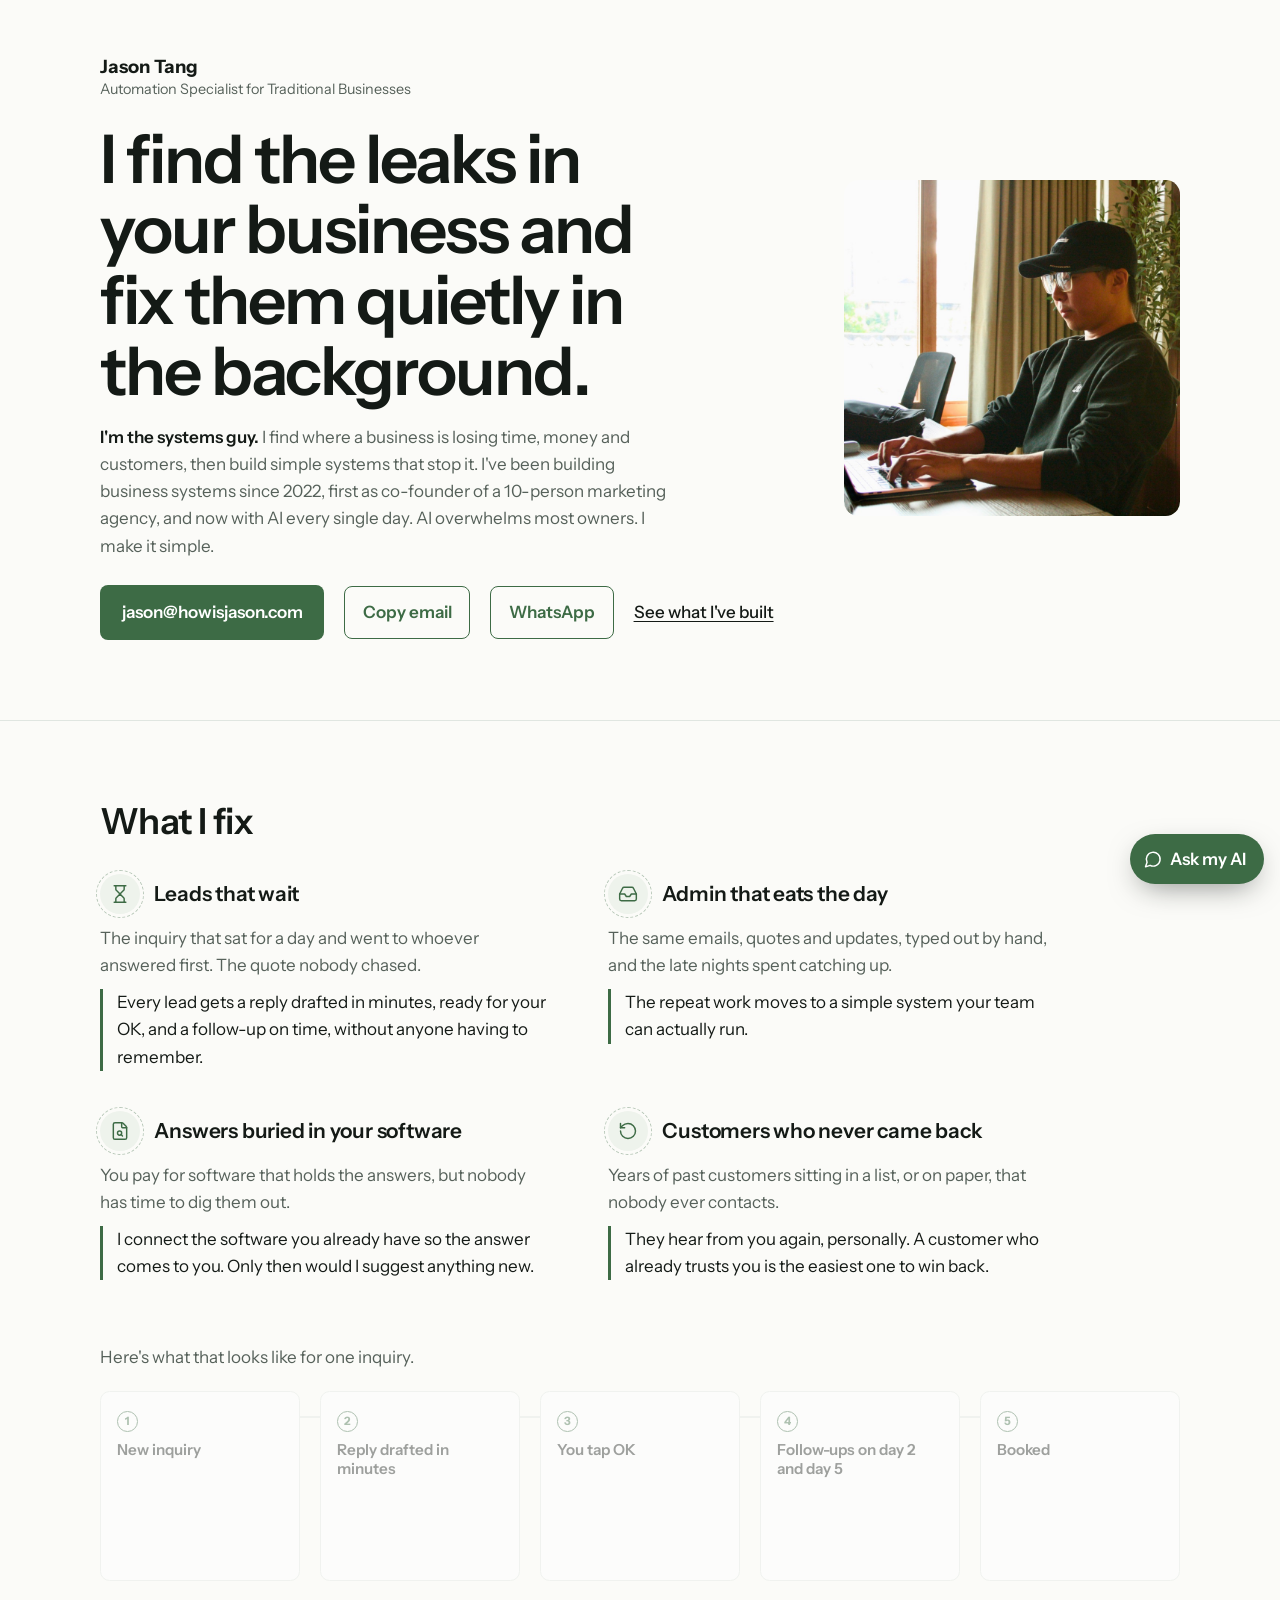
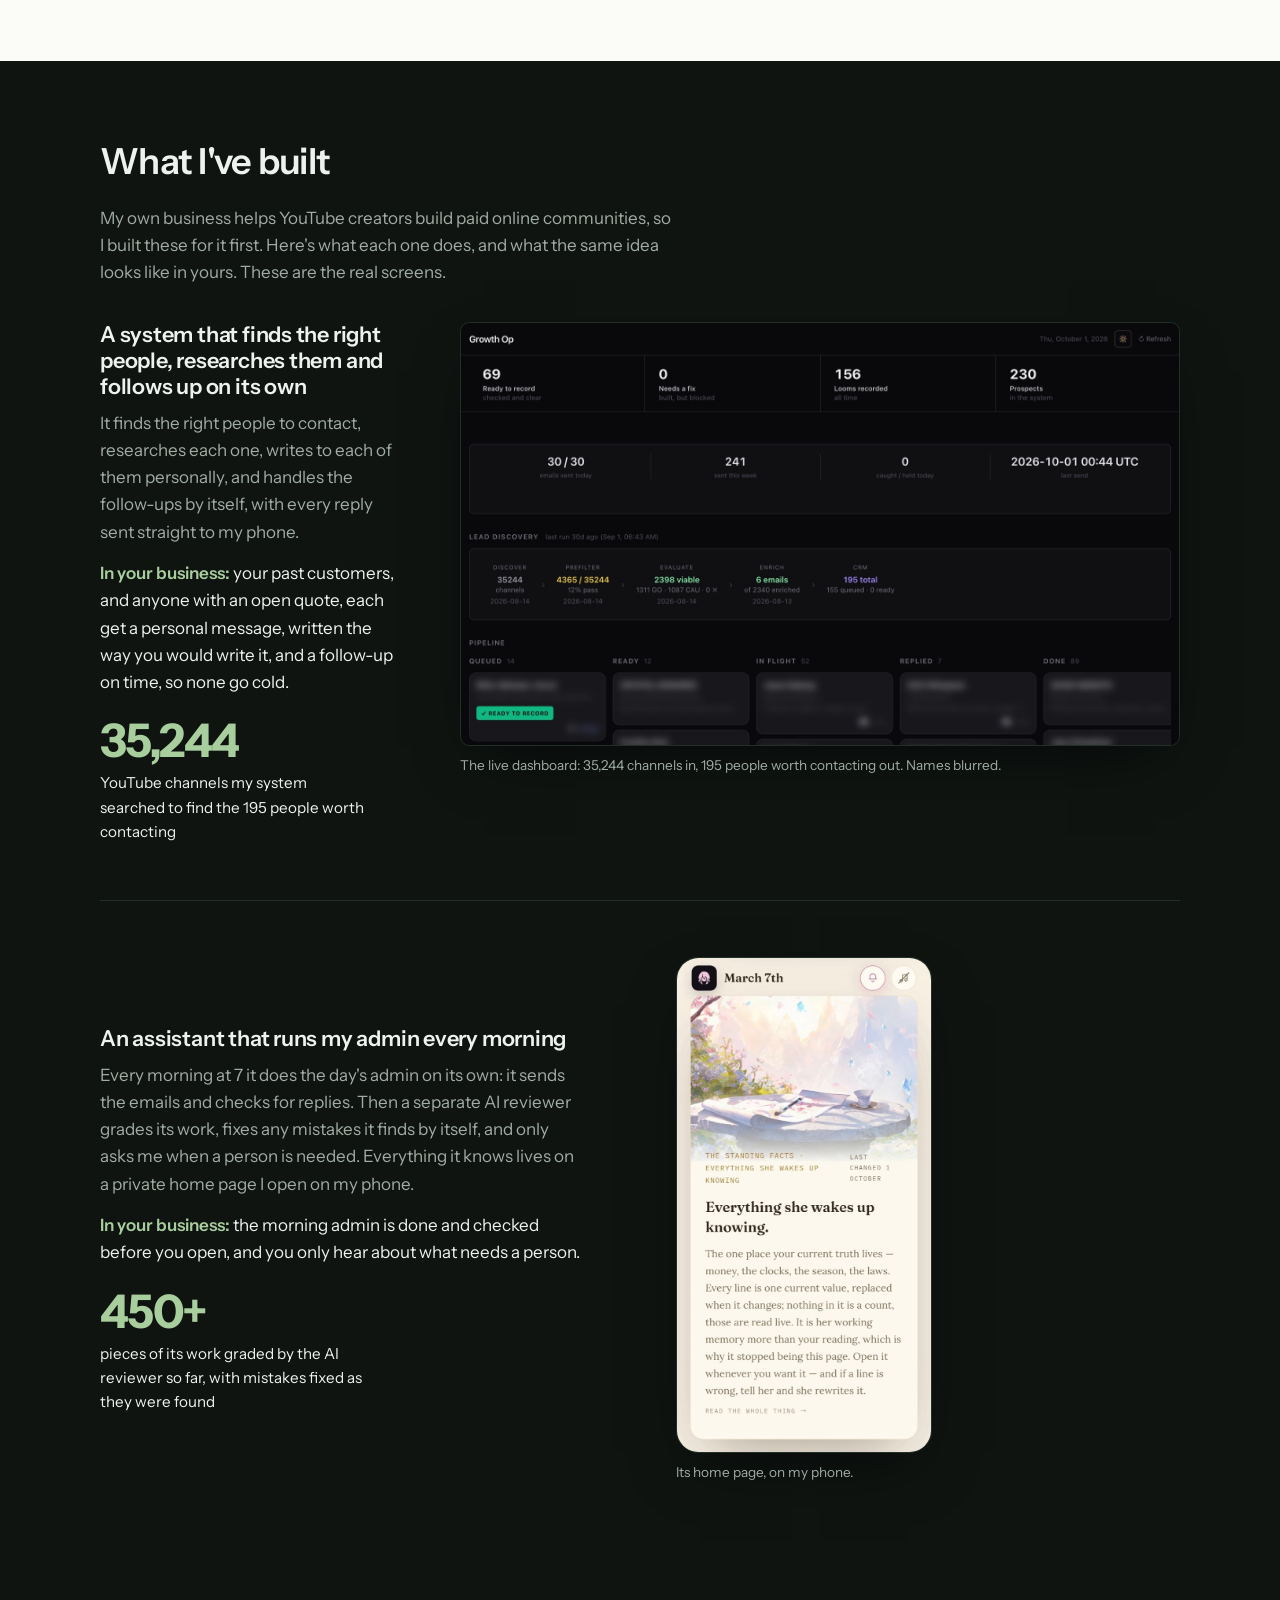
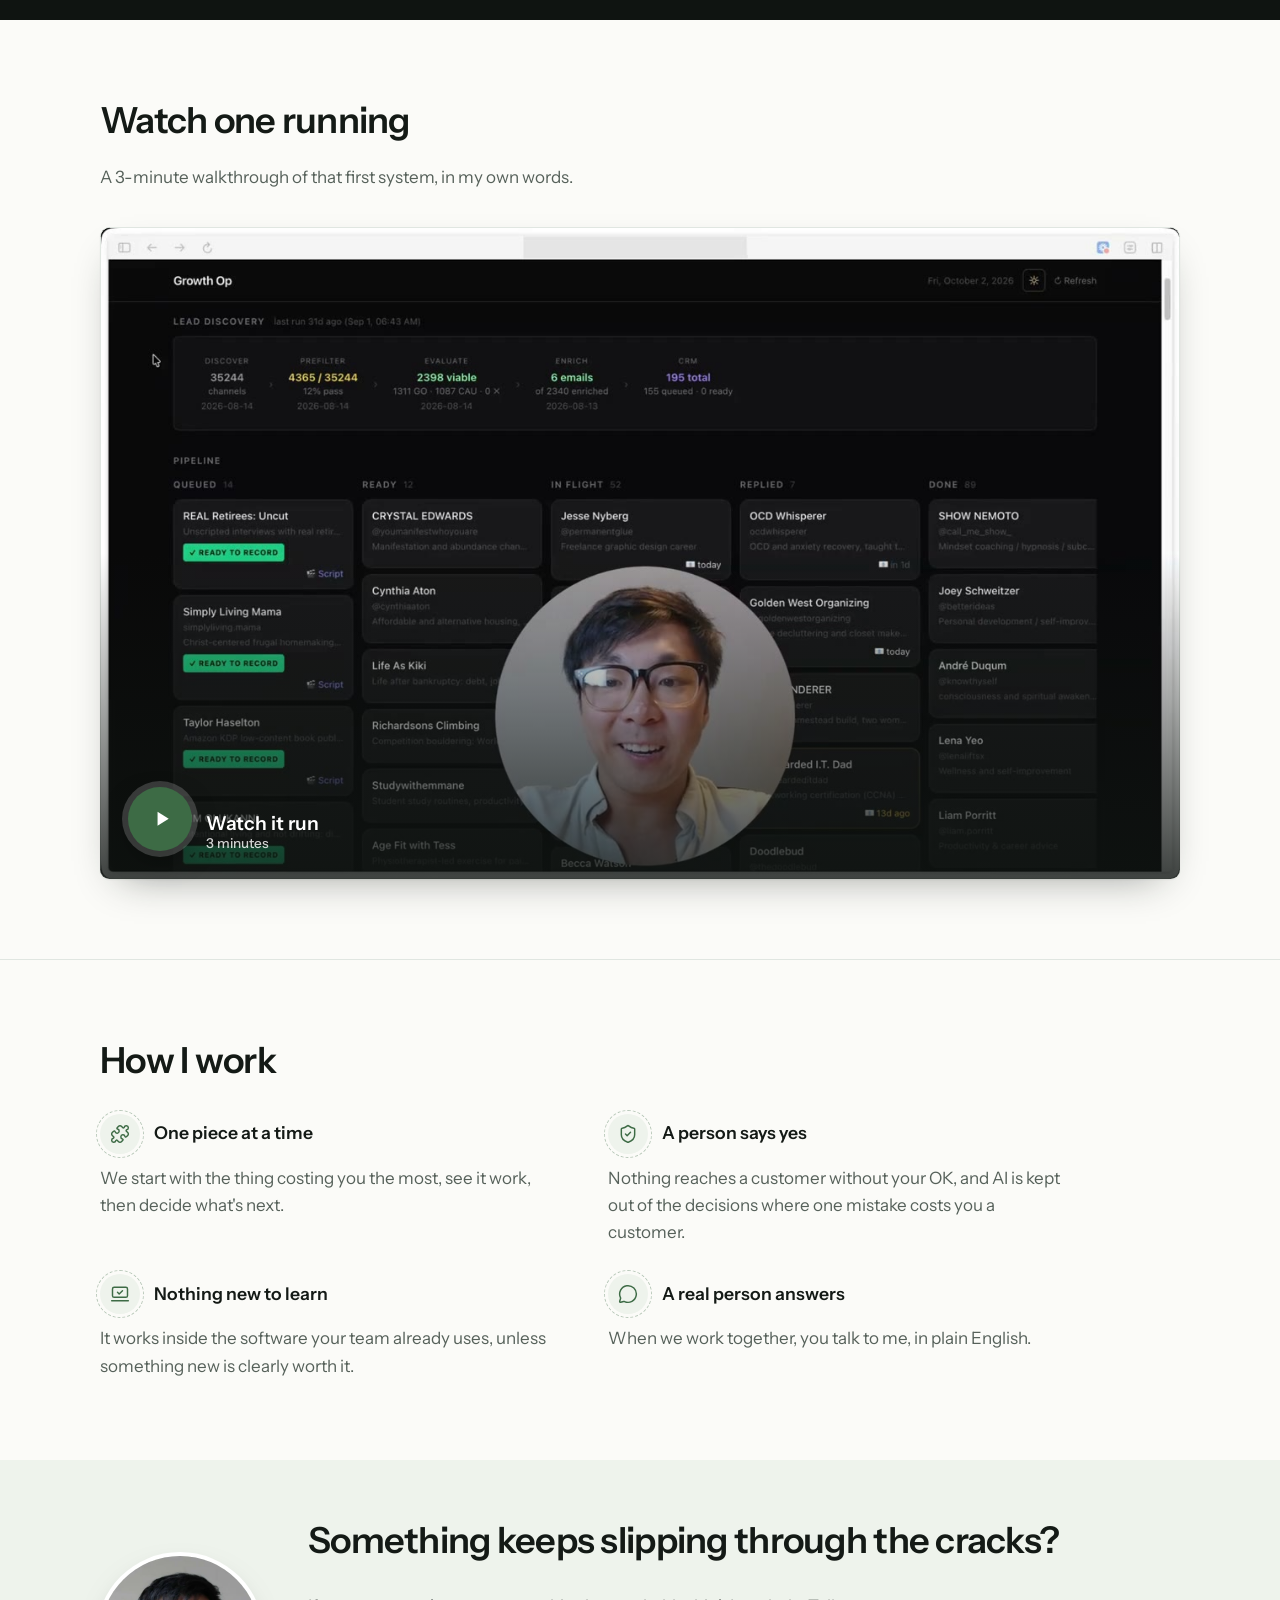
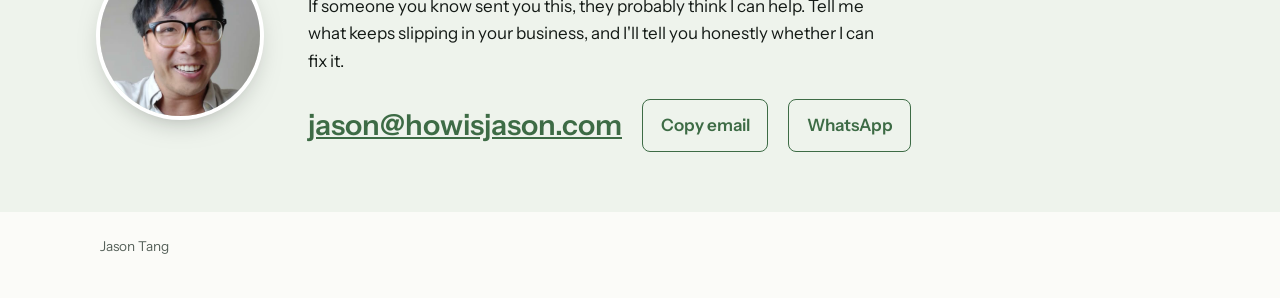
==== index.html @ 70d276b3 "jason-bot: J's review notes (12 Oct 2026): no LinkedIn, he can work North American hours, the How I " ====
<!doctype html>
<html lang="en">
<head>
<meta charset="utf-8">
<meta name="viewport" content="width=device-width, initial-scale=1">
<title>Jason Tang, systems for traditional businesses</title>
<meta name="description" content="I find where a business is leaking time, money and customers, then build simple systems that fix it quietly in the background.">
<!-- The preview a friend's forwarded link shows in WhatsApp, iMessage and the rest.
     og:image needs a full address, so it assumes the page lives at howisjason.com. -->
<meta property="og:title" content="Jason Tang, systems for traditional businesses">
<meta property="og:description" content="I find where a business is leaking time, money and customers, then build simple systems that fix it quietly in the background.">
<meta property="og:image" content="https://howisjason.com/img/jason.jpg">
<meta property="og:type" content="website">
<link rel="preconnect" href="https://fonts.googleapis.com">
<link rel="preconnect" href="https://fonts.gstatic.com" crossorigin>
<link href="https://fonts.googleapis.com/css2?family=Instrument+Sans:ital,wght@0,400;0,500;0,600;0,700;1,400&display=swap" rel="stylesheet">
<style>
  /* One accent, the green of the plant in his photo, so the page and the picture belong together.
     Instrument Sans is the face of Jason's own design bible (content-creation),
     so the page looks like his. The research behind the plan: looks are judged in
     50 ms and drive trust, low clutter and a normal-looking layout win, and real
     pictures beat decoration. So the striking part is the real screens on a dark
     band, never painted art or moving particles (those read as AI-made and load slow). */
  :root {
    --paper: #FBFBF8;
    --ink: #141A16;
    --muted: #56615A;
    --line: #E0E6E1;
    --green: #3D6B45;
    --wash: #EEF3EC;
    --night: #0F1411;
    --night-ink: #EEF2EE;
    --night-muted: #A0ACA4;
    --night-line: #233029;
    --leaf: #A9CE9E;
    --measure: 36rem;
  }
  * { box-sizing: border-box; }
  html { -webkit-text-size-adjust: 100%; }
  body {
    margin: 0;
    background: var(--paper);
    color: var(--ink);
    font: 400 1.0625rem/1.6 "Instrument Sans", system-ui, -apple-system, "Segoe UI", sans-serif;
  }
  a { color: var(--green); }
  a:focus-visible, .btn:focus-visible, video:focus-visible { outline: 3px solid var(--green); outline-offset: 3px; border-radius: 4px; }
  .night a:focus-visible { outline-color: var(--leaf); }
  img { display: block; max-width: 100%; height: auto; }
  .wrap { max-width: 70rem; margin: 0 auto; padding: 0 1.25rem; }

  /* ---------- first screen: face, name, pitch, a way to reach him ---------- */
  .hero { padding: 1.5rem 0 3rem; }
  .who { display: flex; align-items: center; gap: 0.9rem; }
  .avatar { width: 4.5rem; height: 4.5rem; border-radius: 50%; object-fit: cover; flex: none; }
  .name { font-size: 1.15rem; font-weight: 700; margin: 0; line-height: 1.2; }
  .title { margin: 0.15rem 0 0; color: var(--muted); font-size: 0.9rem; line-height: 1.35; }
  h1 {
    font-weight: 600;
    font-size: clamp(2.1rem, 7vw, 4.2rem);
    line-height: 1.05;
    letter-spacing: -0.03em;
    margin: 1.5rem 0 1.1rem;
    max-width: 17em;
    text-wrap: balance;
  }
  .intro { max-width: var(--measure); color: var(--muted); margin: 0 0 1.6rem; }
  .intro strong { color: var(--ink); font-weight: 600; }
  .actions { display: flex; flex-wrap: wrap; gap: 0.6rem 1.25rem; align-items: center; }
  .btn {
    display: inline-block; text-decoration: none;
    background: var(--green); color: #fff;
    font-weight: 600; padding: 0.85rem 1.35rem; border-radius: 0.5rem;
  }
  .btn:hover { background: #31573A; }
  .quiet { color: var(--ink); font-weight: 500; text-underline-offset: 0.2em; }
  .copy {
    font: inherit; font-weight: 600; color: var(--green); background: transparent; cursor: pointer;
    border: 1.5px solid var(--green); border-radius: 0.5rem; padding: 0.75rem 1.1rem;
  }
  .copy:hover { background: var(--wash); }
  a.copy { display: inline-block; text-decoration: none; }
  .copy:focus-visible { outline: 3px solid var(--green); outline-offset: 3px; }
  .portrait { display: none; }

  /* ---------- sections ---------- */
  section { padding: 3.25rem 0; }
  h2 { font-size: 1.75rem; font-weight: 600; letter-spacing: -0.02em; line-height: 1.15; margin: 0 0 1.5rem; }
  .lede { color: var(--muted); max-width: var(--measure); margin: -0.6rem 0 2.25rem; }

  .fixes { display: grid; gap: 1.75rem; }
  .fix h3 { font-size: 1.3rem; font-weight: 600; margin: 0 0 0.35rem; letter-spacing: -0.01em; }
  .fix .pain { margin: 0 0 0.6rem; color: var(--muted); }
  .fix .cure { margin: 0; padding-left: 0.9rem; border-left: 3px solid var(--green); }

  /* ---------- one inquiry, step by step ----------
     The motion IS the explanation (the research Jason approved): the five steps light
     up one after another, slowly, using only fades and a highlight that moves along.
     No sliding, bouncing, glow or 3D. One 14 s loop: the steps arrive over ~9.5 s,
     everything holds for ~3 s (the pause), then it all dims and starts again.
     The base styles below ARE the finished picture, so with no animation (reduced
     motion, or a browser that skips it) the reader sees all five steps, still.
     The script at the bottom pauses it while it is off-screen. */
  .flow-lead { color: var(--muted); max-width: var(--measure); margin: 3rem 0 1.25rem; }
  .flow { display: grid; gap: 1.5rem; max-width: 60rem; }
  .flow-step {
    position: relative; background: #fff; border: 1px solid var(--line); border-radius: 0.6rem;
    padding: 0.85rem 1rem 1rem;
    animation: 14s ease-in-out infinite both;
  }
  .flow-step:last-child { border-color: var(--green); background: var(--wash); }
  /* the thin line joining each step to the one before it (vertical on phones) */
  .flow-step + .flow-step::before {
    content: ""; position: absolute; background: var(--line);
    left: 1.6rem; top: calc(-1.5rem - 1px); width: 2px; height: 1.5rem;
  }
  .flow-num {
    display: inline-flex; align-items: center; justify-content: center;
    width: 1.3rem; height: 1.3rem; border-radius: 50%; border: 1.5px solid var(--green);
    color: var(--green); font-size: 0.72rem; font-weight: 700; line-height: 1;
  }
  .flow-name { font-weight: 600; font-size: 0.95rem; line-height: 1.25; margin: 0.45rem 0 0.65rem; }
  .flow-say { font-size: 0.85rem; line-height: 1.4; animation: 14s ease-in-out infinite both; }
  .flow-say span { animation: 14s ease-in-out infinite both; }
  .bubble { margin: 0; background: #fff; border: 1px solid var(--line); border-radius: 0.5rem; padding: 0.5rem 0.6rem; }
  .bubble small { display: block; color: var(--muted); font-size: 0.75rem; margin-bottom: 0.15rem; }
  .bubble.reply { border-left: 3px solid var(--green); }
  .ok {
    display: inline-flex; align-items: center; gap: 0.35rem;
    border: 1.5px solid var(--green); border-radius: 999px; padding: 0.3rem 0.85rem;
    font-weight: 600; background: var(--green); color: #fff;
    animation: 14s ease-in-out infinite both;
  }
  .ok svg { width: 0.85rem; height: 0.85rem; }
  .chips { display: flex; flex-wrap: wrap; gap: 0.4rem; }
  .chip { background: #fff; border: 1px solid var(--line); border-radius: 999px; padding: 0.2rem 0.65rem; white-space: nowrap; }
  .slot { margin: 0; background: #fff; border: 1px solid var(--line); border-radius: 0.5rem; overflow: hidden; max-width: 11rem; }
  .slot b { display: block; background: var(--green); color: #fff; font-size: 0.75rem; font-weight: 600; padding: 0.2rem 0.6rem; }
  .slot span { display: block; padding: 0.4rem 0.6rem 0.5rem; }

  /* Who arrives when, as a share of the 14 s loop. Step 1 at 2%, 2 at 16%, 3 at 30%,
     4 at 44% (its second chip at 55%), 5 at 66%; all hold to 88%, dim by 95%.
     A step is dim before it arrives, highlighted while it is the current one,
     and plain once the next one takes over. */
  .flow-step:nth-child(1) { animation-name: flow-c1; }
  .flow-step:nth-child(2) { animation-name: flow-c2; }
  .flow-step:nth-child(3) { animation-name: flow-c3; }
  .flow-step:nth-child(4) { animation-name: flow-c4; }
  .flow-step:nth-child(5) { animation-name: flow-c5; }
  .flow-step:nth-child(1) .flow-say { animation-name: flow-t1; }
  .flow-step:nth-child(2) .flow-say { animation-name: flow-t2; }
  .flow-step:nth-child(2) .flow-say span:nth-of-type(1) { animation-name: flow-w1; }
  .flow-step:nth-child(2) .flow-say span:nth-of-type(2) { animation-name: flow-w2; }
  .flow-step:nth-child(2) .flow-say span:nth-of-type(3) { animation-name: flow-w3; }
  .flow-step:nth-child(2) .flow-say span:nth-of-type(4) { animation-name: flow-w4; }
  .flow-step:nth-child(3) .flow-say { animation-name: flow-t3; }
  .flow-step:nth-child(3) .ok { animation-name: flow-ok; }
  .flow-step:nth-child(4) .chip:nth-child(1) { animation-name: flow-t4; }
  .flow-step:nth-child(4) .chip:nth-child(2) { animation-name: flow-t4b; }
  .flow-step:nth-child(5) .flow-say { animation-name: flow-t5; }
  .flow .chip { animation: 14s ease-in-out infinite both; }

  @keyframes flow-c1 { 0%, 2% { opacity: .4; border-color: var(--line); background: #fff; } 6%, 16% { opacity: 1; border-color: var(--green); background: var(--wash); } 20%, 88% { opacity: 1; border-color: var(--line); background: #fff; } 95%, 100% { opacity: .4; border-color: var(--line); background: #fff; } }
  @keyframes flow-c2 { 0%, 16% { opacity: .4; border-color: var(--line); background: #fff; } 20%, 30% { opacity: 1; border-color: var(--green); background: var(--wash); } 34%, 88% { opacity: 1; border-color: var(--line); background: #fff; } 95%, 100% { opacity: .4; border-color: var(--line); background: #fff; } }
  @keyframes flow-c3 { 0%, 30% { opacity: .4; border-color: var(--line); background: #fff; } 34%, 44% { opacity: 1; border-color: var(--green); background: var(--wash); } 48%, 88% { opacity: 1; border-color: var(--line); background: #fff; } 95%, 100% { opacity: .4; border-color: var(--line); background: #fff; } }
  @keyframes flow-c4 { 0%, 44% { opacity: .4; border-color: var(--line); background: #fff; } 48%, 66% { opacity: 1; border-color: var(--green); background: var(--wash); } 70%, 88% { opacity: 1; border-color: var(--line); background: #fff; } 95%, 100% { opacity: .4; border-color: var(--line); background: #fff; } }
  @keyframes flow-c5 { 0%, 66% { opacity: .4; border-color: var(--line); background: #fff; } 70%, 88% { opacity: 1; border-color: var(--green); background: var(--wash); } 95%, 100% { opacity: .4; border-color: var(--line); background: #fff; } }
  @keyframes flow-t1 { 0%, 2% { opacity: 0; } 6%, 88% { opacity: 1; } 95%, 100% { opacity: 0; } }
  @keyframes flow-t2 { 0%, 16% { opacity: 0; } 18%, 88% { opacity: 1; } 95%, 100% { opacity: 0; } }
  @keyframes flow-w1 { 0%, 17% { opacity: 0; } 19.5%, 88% { opacity: 1; } 95%, 100% { opacity: 0; } }
  @keyframes flow-w2 { 0%, 19.5% { opacity: 0; } 22%, 88% { opacity: 1; } 95%, 100% { opacity: 0; } }
  @keyframes flow-w3 { 0%, 22% { opacity: 0; } 24.5%, 88% { opacity: 1; } 95%, 100% { opacity: 0; } }
  @keyframes flow-w4 { 0%, 24.5% { opacity: 0; } 27%, 88% { opacity: 1; } 95%, 100% { opacity: 0; } }
  @keyframes flow-t3 { 0%, 30% { opacity: 0; } 34%, 88% { opacity: 1; } 95%, 100% { opacity: 0; } }
  @keyframes flow-ok { 0%, 37% { background: #fff; color: var(--green); } 40%, 100% { background: var(--green); color: #fff; } }
  @keyframes flow-t4 { 0%, 44% { opacity: 0; } 48%, 88% { opacity: 1; } 95%, 100% { opacity: 0; } }
  @keyframes flow-t4b { 0%, 55% { opacity: 0; } 59%, 88% { opacity: 1; } 95%, 100% { opacity: 0; } }
  @keyframes flow-t5 { 0%, 66% { opacity: 0; } 70%, 88% { opacity: 1; } 95%, 100% { opacity: 0; } }

  .flow.is-paused .flow-step, .flow.is-paused .flow-step * { animation-play-state: paused; }
  /* PHONES ONLY (measured 4 Oct: the page ran 9.3 phone screens and the first picture sat
     4 screens down). Three changes, all undone at the 52rem breakpoint:
     the diagram shows one step at a time in one card-sized space instead of a 5-card tower,
     the "fix" lines under each problem give way to the diagram that shows the fix,
     and each system leads with its picture so a screen never passes without one. */
  @media (max-width: 51.99rem) {
    /* the hero's one picture: his photo, full width, straight under the headline, so the
       first phone screen holds a real face instead of only text (the small circle goes) */
    .hero-grid { display: flex; flex-direction: column; }
    .hero-grid > div { display: contents; }
    .who { order: 1; } .who .avatar { display: none; }
    .hero h1 { order: 2; }
    .portrait { order: 3; display: block; width: 100%; aspect-ratio: 4 / 3; object-fit: cover; object-position: 50% 45%; border-radius: 0.75rem; margin: 0 0 1.4rem; }
    .intro { order: 4; } .actions { order: 5; }
    .fix .cure { display: none; }
    .fix .pain { margin-bottom: 0; }
    .system > .shot { order: -1; }
    .play-text { display: none; } /* on a phone the words would sit on his face; the button alone is enough */
  }
  @media (max-width: 51.99rem) and (prefers-reduced-motion: no-preference) {
    .flow { grid-template-columns: 1fr; gap: 0; }
    .flow-step { grid-area: 1 / 1; border-color: var(--green); background: var(--wash); }
    .flow-step + .flow-step::before { display: none; }
    .flow-step:nth-child(1) { animation-name: flow-m1; }
    .flow-step:nth-child(2) { animation-name: flow-m2; }
    .flow-step:nth-child(3) { animation-name: flow-m3; }
    .flow-step:nth-child(4) { animation-name: flow-m4; }
    .flow-step:nth-child(5) { animation-name: flow-m5; }
  }
  @keyframes flow-m1 { 0% { opacity: 0; } 2%, 17% { opacity: 1; } 19%, 100% { opacity: 0; } }
  @keyframes flow-m2 { 0%, 17% { opacity: 0; } 19%, 31% { opacity: 1; } 33%, 100% { opacity: 0; } }
  @keyframes flow-m3 { 0%, 31% { opacity: 0; } 33%, 45% { opacity: 1; } 47%, 100% { opacity: 0; } }
  @keyframes flow-m4 { 0%, 45% { opacity: 0; } 47%, 67% { opacity: 1; } 69%, 100% { opacity: 0; } }
  @keyframes flow-m5 { 0%, 67% { opacity: 0; } 69%, 96% { opacity: 1; } 99%, 100% { opacity: 0; } }

  @media (prefers-reduced-motion: reduce) {
    .flow-step, .flow-step * { animation: none !important; }
  }

  /* The dark band: the system screens sit in their own light here. */
  .night { background: var(--night); color: var(--night-ink); }
  .night .lede { color: var(--night-muted); }
  .system { display: grid; gap: 1.25rem; padding: 2.5rem 0; border-top: 1px solid var(--night-line); }
  .system:first-of-type { border-top: 0; padding-top: 0; }
  .system h3 { font-size: 1.35rem; font-weight: 600; line-height: 1.2; margin: 0 0 0.6rem; letter-spacing: -0.01em; }
  .system p { margin: 0; color: var(--night-muted); max-width: var(--measure); }
  .system .yours { color: var(--night-ink); margin-top: 0.9rem; }
  .system .yours b { color: var(--leaf); font-weight: 600; }
  .figure { font-size: 2.9rem; font-weight: 700; color: var(--leaf); letter-spacing: -0.035em; line-height: 1; margin-top: 1.4rem; }
  .figure-note { color: var(--night-ink); font-size: 0.95rem; margin-top: 0.4rem; max-width: 17rem; }
  .shot { margin: 0; }
  .shot img { border-radius: 0.6rem; border: 1px solid var(--night-line); box-shadow: 0 24px 60px -24px rgba(0, 0, 0, 0.7); }
  .shot figcaption { color: var(--night-muted); font-size: 0.85rem; margin-top: 0.6rem; }
  .phone { max-width: 16rem; }
  .phone img { border-radius: 1.4rem; }

  .video { display: block; width: 100%; height: auto; background: var(--night); border-radius: 0.6rem; border: 1px solid var(--line);
    box-shadow: 0 1px 2px rgba(20, 26, 22, 0.06), 0 16px 40px -20px rgba(20, 26, 22, 0.45); }

  /* Small round icon badges (Lucide icons, drawn inline so the page loads nothing extra),
     the disc idea from the content design bible, redrawn for this light page. */
  .badge { display: grid; place-items: center; width: 2.5rem; height: 2.5rem; flex: none;
    border-radius: 50%; background: var(--wash); color: var(--green);
    outline: 1px dashed rgba(61, 107, 69, 0.35); outline-offset: 3px; }
  /* the badge sits on the heading's line: icon, then heading, then the text below spans the full width */
  .fix, .ways > div { display: grid; grid-template-columns: auto 1fr; column-gap: 0.9rem; align-items: center; align-content: start; }
  .fix > :not(.badge):not(h3), .ways > div > :not(.badge):not(h3) { grid-column: 1 / -1; }
  .fix > h3, .ways > div > h3 { margin-bottom: 0; }
  .fix > .pain, .ways > div > p { margin-top: 0.7rem; }
  .badge svg { width: 1.25rem; height: 1.25rem; fill: none; stroke: currentColor; stroke-width: 1.75; stroke-linecap: round; stroke-linejoin: round; }

  /* The video's cover: a big play button over a smiling frame. It hides once the video starts. */
  .video-wrap { position: relative; }
  .play { position: absolute; inset: 0; display: flex; align-items: flex-end; gap: 0.9rem; padding: clamp(1rem, 3vw, 1.75rem);
    border: 0; border-radius: 0.6rem; cursor: pointer; font: inherit; color: #fff; text-align: left;
    background: linear-gradient(to top, rgba(15, 20, 17, 0.8), rgba(15, 20, 17, 0) 50%); }
  .play-disc { display: grid; place-items: center; width: 4rem; height: 4rem; border-radius: 50%; flex: none;
    background: var(--green); box-shadow: 0 0 0 6px rgba(255, 255, 255, 0.18), 0 10px 30px -8px rgba(0, 0, 0, 0.6); transition: transform 0.15s; }
  .play:hover .play-disc { transform: scale(1.06); }
  .play-disc svg { width: 1.6rem; height: 1.6rem; fill: #fff; margin-left: 0.2rem; }
  .play-text { font-size: 1.2rem; font-weight: 600; line-height: 1.2; }
  .play-text small { display: block; font-size: 0.85rem; font-weight: 500; opacity: 0.8; }
  .play:focus-visible { outline: 3px solid var(--green); outline-offset: 3px; }
  .video-wrap.is-playing .play { display: none; }

  .ways { display: grid; gap: 1.75rem 3.5rem; }
  .ways h3 { font-size: 1.1rem; font-weight: 600; margin: 0 0 0.25rem; }
  .ways p { margin: 0; color: var(--muted); }
  .rule { border-top: 1px solid var(--line); }

  .closing { background: var(--wash); padding: 3.75rem 0; }
  .closing p { max-width: var(--measure); margin: 0 0 1.5rem; }
  .hello { display: block; width: 5.5rem; height: 5.5rem; border-radius: 50%; object-fit: cover; margin-bottom: 1.25rem;
    box-shadow: 0 0 0 4px #fff, 0 10px 30px -12px rgba(20, 26, 22, 0.5); }
  .email { font-size: clamp(1.25rem, 4.6vw, 1.8rem); font-weight: 600; word-break: break-word; }
  footer { padding: 1.5rem 0 2.5rem; color: var(--muted); font-size: 0.85rem; }
  footer a { color: var(--muted); }

  @media (min-width: 52rem) {
    .hero { padding: 3.5rem 0 5rem; }
    .hero-grid { display: grid; grid-template-columns: 1fr 21rem; gap: 3.5rem; align-items: center; }
    .who .avatar { display: none; }
    .portrait { display: block; width: 21rem; aspect-ratio: 1 / 1; object-fit: cover; border-radius: 0.9rem; }
    section { padding: 5rem 0; }
    h2 { font-size: 2.25rem; margin-bottom: 2rem; }
    .fixes { grid-template-columns: 1fr 1fr; gap: 2.5rem 3.5rem; max-width: 60rem; }
    .flow-lead { margin-top: 4rem; }
    .flow { grid-template-columns: repeat(5, 1fr); gap: 1.25rem; max-width: none; }
    .flow-step + .flow-step::before { left: calc(-1.25rem - 1px); top: 1.45rem; width: 1.25rem; height: 2px; }
    .system { grid-template-columns: 19rem 1fr; gap: 3.5rem; align-items: start; padding: 3.5rem 0; }
    .ways { grid-template-columns: 1fr 1fr; max-width: 60rem; }
    .system.has-phone { grid-template-columns: minmax(0, 30rem) 16rem; column-gap: 6rem; align-items: center; }
    .talk { display: grid; grid-template-columns: auto 1fr; gap: 3rem; align-items: center; }
    .hello { width: 10rem; height: 10rem; margin: 0; }
  }

  /* ---------- "Ask my AI": the chat box (jason-bot branch, 12 Oct 2026) ----------
     A small pill in the corner opens a panel; on phones the panel is a bottom sheet.
     It talks to the jason-bot worker (bot/worker/), which holds the API key and the caps.
     The answers come from an AI, and the panel says so in its header. */
  .ask-pill { position: fixed; right: 1rem; bottom: 1rem; z-index: 40; display: inline-flex; align-items: center; gap: 0.5rem;
    font: inherit; font-weight: 600; color: #fff; background: var(--green); border: 0; border-radius: 999px; cursor: pointer;
    padding: 0.7rem 1.1rem 0.7rem 0.9rem; box-shadow: 0 10px 30px -10px rgba(20, 26, 22, 0.55); }
  .ask-pill:hover { background: #31573A; }
  .ask-pill svg { width: 1.15rem; height: 1.15rem; fill: none; stroke: currentColor; stroke-width: 1.9; stroke-linecap: round; stroke-linejoin: round; }
  .ask-pill:focus-visible, .ask button:focus-visible, .ask textarea:focus-visible { outline: 3px solid var(--green); outline-offset: 3px; }
  .ask-open .ask-pill { display: none; }
  .ask { position: fixed; z-index: 50; right: 1rem; bottom: 1rem; width: min(23rem, calc(100vw - 2rem)); height: min(36rem, calc(100dvh - 2rem));
    display: none; flex-direction: column; background: var(--paper); border: 1px solid var(--line); border-radius: 0.9rem; overflow: hidden;
    box-shadow: 0 1px 2px rgba(20, 26, 22, 0.06), 0 24px 60px -20px rgba(20, 26, 22, 0.5); }
  .ask-open .ask { display: flex; }
  .ask-head { display: flex; align-items: center; gap: 0.7rem; padding: 0.8rem 0.8rem 0.8rem 1rem; border-bottom: 1px solid var(--line); background: #fff; }
  .ask-head img { width: 2.4rem; height: 2.4rem; border-radius: 50%; object-fit: cover; flex: none; }
  .ask-head p { margin: 0; line-height: 1.3; }
  .ask-head b { font-weight: 600; }
  .ask-head small { display: block; color: var(--muted); font-size: 0.8rem; }
  .ask-close { margin-left: auto; flex: none; width: 2.25rem; height: 2.25rem; border: 0; border-radius: 50%; background: transparent; color: var(--muted); cursor: pointer; font-size: 1.4rem; line-height: 1; }
  .ask-close:hover { background: var(--wash); color: var(--ink); }
  .ask-log { flex: 1; overflow-y: auto; padding: 1rem; display: flex; flex-direction: column; gap: 0.6rem; }
  .ask-msg { margin: 0; max-width: 88%; padding: 0.55rem 0.75rem; border-radius: 0.75rem; font-size: 0.95rem; line-height: 1.45; white-space: pre-wrap; overflow-wrap: anywhere; }
  .ask-msg.bot { align-self: flex-start; background: #fff; border: 1px solid var(--line); border-left: 3px solid var(--green); }
  .ask-msg.you { align-self: flex-end; background: var(--green); color: #fff; }
  .ask-msg.note { align-self: center; max-width: 100%; color: var(--muted); font-size: 0.85rem; text-align: center; padding: 0.2rem 0.5rem; }
  .ask-msg.wait { color: var(--muted); }
  .ask-chips { display: flex; flex-wrap: wrap; gap: 0.4rem; }
  .ask-chips button { font: inherit; font-size: 0.85rem; color: var(--green); background: #fff; border: 1px solid var(--line); border-radius: 999px; padding: 0.35rem 0.75rem; cursor: pointer; text-align: left; }
  .ask-chips button:hover { border-color: var(--green); background: var(--wash); }
  .ask-form { display: flex; gap: 0.5rem; align-items: flex-end; padding: 0.75rem; border-top: 1px solid var(--line); background: #fff; }
  .ask-form textarea { flex: 1; resize: none; font: inherit; font-size: 1rem; line-height: 1.4; color: var(--ink); background: var(--paper);
    border: 1px solid var(--line); border-radius: 0.6rem; padding: 0.55rem 0.7rem; max-height: 7.5rem; }
  .ask-form button { flex: none; font: inherit; font-weight: 600; color: #fff; background: var(--green); border: 0; border-radius: 0.6rem; padding: 0.6rem 0.95rem; cursor: pointer; }
  .ask-form button:disabled { opacity: 0.5; cursor: default; }
  @media (max-width: 40rem) {
    .ask { right: 0; bottom: 0; width: 100%; height: 88dvh; border-radius: 0.9rem 0.9rem 0 0; border-bottom: 0; }
    footer { padding-bottom: 5rem; } /* room so the pill never sits on the last line */
    .ask-hide .ask-pill { display: none; } /* on the first phone screen it would sit on the hero's email buttons */
  }
</style>
</head>
<body>

<header class="hero">
  <div class="wrap hero-grid">
    <div>
      <div class="who">
        <img class="avatar" src="img/jason-face.jpg" width="320" height="320" alt="Jason Tang">
        <div>
          <p class="name">Jason Tang</p>
          <p class="title">Automation Specialist for Traditional Businesses</p>
        </div>
      </div>
      <h1>I find the leaks in your business and fix them quietly in the background.</h1>
      <p class="intro"><strong>I'm the systems guy.</strong> I find where a business is losing time, money and customers, then build simple systems that stop it. I've been building business systems since 2022, first as co-founder of a 10-person marketing agency, and now with AI every single day. AI overwhelms most owners. I make it simple.</p>
      <div class="actions">
        <a class="btn" href="mailto:jason@howisjason.com">jason@howisjason.com</a>
        <button class="copy" type="button" data-copy="jason@howisjason.com">Copy email</button>
        <a class="copy" href="https://wa.me/17789911388" target="_blank" rel="noopener">WhatsApp</a>
        <a class="quiet" href="#built">See what I've built</a>
      </div>
    </div>
    <img class="portrait" src="img/jason.jpg" width="900" height="900" alt="Jason Tang at work on his laptop">
  </div>
</header>

<main>
  <section class="rule" aria-labelledby="fix">
    <div class="wrap">
      <h2 id="fix">What I fix</h2>
      <div class="fixes">
        <div class="fix">
          <span class="badge" aria-hidden="true"><svg viewBox="0 0 24 24"><path d="M5 22h14"/><path d="M5 2h14"/><path d="M17 22v-4.172a2 2 0 0 0-.586-1.414L12 12l-4.414 4.414A2 2 0 0 0 7 17.828V22"/><path d="M7 2v4.172a2 2 0 0 0 .586 1.414L12 12l4.414-4.414A2 2 0 0 0 17 6.172V2"/></svg></span>
          <h3>Leads that wait</h3>
          <p class="pain">The inquiry that sat for a day and went to whoever answered first. The quote nobody chased.</p>
          <p class="cure">Every lead gets a reply drafted in minutes, ready for your OK, and a follow-up on time, without anyone having to remember.</p>
        </div>
        <div class="fix">
          <span class="badge" aria-hidden="true"><svg viewBox="0 0 24 24"><polyline points="22 12 16 12 14 15 10 15 8 12 2 12"/><path d="M5.45 5.11 2 12v6a2 2 0 0 0 2 2h16a2 2 0 0 0 2-2v-6l-3.45-6.89A2 2 0 0 0 16.76 4H7.24a2 2 0 0 0-1.79 1.11z"/></svg></span>
          <h3>Admin that eats the day</h3>
          <p class="pain">The same emails, quotes and updates, typed out by hand, and the late nights spent catching up.</p>
          <p class="cure">The repeat work moves to a simple system your team can actually run.</p>
        </div>
        <div class="fix">
          <span class="badge" aria-hidden="true"><svg viewBox="0 0 24 24"><path d="M6 22a2 2 0 0 1-2-2V4a2 2 0 0 1 2-2h8a2.4 2.4 0 0 1 1.704.706l3.588 3.588A2.4 2.4 0 0 1 20 8v12a2 2 0 0 1-2 2z"/><path d="M14 2v5a1 1 0 0 0 1 1h5"/><circle cx="11.5" cy="14.5" r="2.5"/><path d="M13.3 16.3 15 18"/></svg></span>
          <h3>Answers buried in your software</h3>
          <p class="pain">You pay for software that holds the answers, but nobody has time to dig them out.</p>
          <p class="cure">I connect the software you already have so the answer comes to you. Only then would I suggest anything new.</p>
        </div>
        <div class="fix">
          <span class="badge" aria-hidden="true"><svg viewBox="0 0 24 24"><path d="M3 12a9 9 0 1 0 9-9 9.75 9.75 0 0 0-6.74 2.74L3 8"/><path d="M3 3v5h5"/></svg></span>
          <h3>Customers who never came back</h3>
          <p class="pain">Years of past customers sitting in a list, or on paper, that nobody ever contacts.</p>
          <p class="cure">They hear from you again, personally. A customer who already trusts you is the easiest one to win back.</p>
        </div>
      </div>

      <p class="flow-lead">Here's what that looks like for one inquiry.</p>
      <div class="flow" role="img" aria-label="One customer inquiry, step by step: a new inquiry comes in, a reply is drafted in minutes, you tap OK, follow-ups go out on day 2 and day 5, and the job is booked.">
        <div class="flow-step">
          <span class="flow-num">1</span>
          <p class="flow-name">New inquiry</p>
          <p class="flow-say bubble"><small>Sam</small>Hi, can you quote a kitchen tap replacement?</p>
        </div>
        <div class="flow-step">
          <span class="flow-num">2</span>
          <p class="flow-name">Reply drafted in minutes</p>
          <p class="flow-say bubble reply"><span>Hi Sam, </span><span>yes, happy to. </span><span>Could you send </span><span>a photo of the tap?</span></p>
        </div>
        <div class="flow-step">
          <span class="flow-num">3</span>
          <p class="flow-name">You tap OK</p>
          <div class="flow-say"><span class="ok"><svg viewBox="0 0 16 16" aria-hidden="true"><path d="M3 8.5l3 3 7-7" fill="none" stroke="currentColor" stroke-width="2.2" stroke-linecap="round" stroke-linejoin="round"/></svg>OK</span></div>
        </div>
        <div class="flow-step">
          <span class="flow-num">4</span>
          <p class="flow-name">Follow-ups on day 2 and day 5</p>
          <div class="flow-say chips"><span class="chip">Day 2 follow-up</span><span class="chip">Day 5 follow-up</span></div>
        </div>
        <div class="flow-step">
          <span class="flow-num">5</span>
          <p class="flow-name">Booked</p>
          <p class="flow-say slot"><b>Thursday, 9:00</b><span>Kitchen tap, Sam</span></p>
        </div>
      </div>
    </div>
  </section>

  <!-- A "Right now" section (a current client project) goes here, between "What I fix"
       and "What I've built", only once the work is real and the client agrees to be shown. -->

  <section id="built" class="night" aria-labelledby="built-h">
    <div class="wrap">
      <h2 id="built-h">What I've built</h2>
      <p class="lede">My own business helps YouTube creators build paid online communities, so I built these for it first. Here's what each one does, and what the same idea looks like in yours. These are the real screens.</p>

      <article class="system">
        <div>
          <h3>A system that finds the right people, researches them and follows up on its own</h3>
          <p>It finds the right people to contact, researches each one, writes to each of them personally, and handles the follow-ups by itself, with every reply sent straight to my phone.</p>
          <p class="yours"><b>In your business:</b> your past customers, and anyone with an open quote, each get a personal message, written the way you would write it, and a follow-up on time, so none go cold.</p>
          <div class="figure">35,244</div>
          <div class="figure-note">YouTube channels my system searched to find the 195 people worth contacting</div>
        </div>
        <figure class="shot">
          <img src="img/lead-engine.jpg" width="1600" height="939" alt="The system's dashboard: 195 people worth contacting, found by searching 35,244 YouTube channels." loading="lazy">
          <figcaption>The live dashboard: 35,244 channels in, 195 people worth contacting out. Names blurred.</figcaption>
        </figure>
      </article>

      <article class="system has-phone">
        <div>
          <h3>An assistant that runs my admin every morning</h3>
          <p>Every morning at 7 it does the day's admin on its own: it sends the emails and checks for replies. Then a separate AI reviewer grades its work, fixes any mistakes it finds by itself, and only asks me when a person is needed. Everything it knows lives on a private home page I open on my phone.</p>
          <p class="yours"><b>In your business:</b> the morning admin is done and checked before you open, and you only hear about what needs a person.</p>
          <div class="figure">450+</div>
          <div class="figure-note">pieces of its work graded by the AI reviewer so far, with mistakes fixed as they were found</div>
        </div>
        <figure class="shot phone">
          <img src="img/assistant-phone.jpg" width="646" height="1255" alt="The assistant's private home page on my phone." loading="lazy">
          <figcaption>Its home page, on my phone.</figcaption>
        </figure>
      </article>
    </div>
  </section>

  <!-- The video plays here, but preload="none" means nothing downloads until someone
       presses play, so the page stays fast. The browser's address bar is covered in it. -->
  <section aria-labelledby="watch">
    <div class="wrap">
      <h2 id="watch">Watch one running</h2>
      <p class="lede">A 3-minute walkthrough of that first system, in my own words.</p>
      <div class="video-wrap">
      <video class="video" aria-label="Jason's 3-minute walkthrough of the system" controls preload="none" playsinline poster="img/video-poster.jpg" width="1280" height="772">
        <source src="video/walkthrough.mp4" type="video/mp4">
      </video>
      <button class="play" type="button" aria-label="Play the 3-minute walkthrough"><span class="play-disc" aria-hidden="true"><svg viewBox="0 0 24 24"><path d="M8 5.5v13l10.5-6.5z"/></svg></span><span class="play-text">Watch it run<small>3 minutes</small></span></button>
      </div>
    </div>
  </section>

  <section class="rule" aria-labelledby="how">
    <div class="wrap">
      <h2 id="how">How I work</h2>
      <div class="ways">
        <div>
          <span class="badge" aria-hidden="true"><svg viewBox="0 0 24 24"><path d="M15.39 4.39a1 1 0 0 0 1.68-.474 2.5 2.5 0 1 1 3.014 3.015 1 1 0 0 0-.474 1.68l1.683 1.682a2.414 2.414 0 0 1 0 3.414L19.61 15.39a1 1 0 0 1-1.68-.474 2.5 2.5 0 1 0-3.014 3.015 1 1 0 0 1 .474 1.68l-1.683 1.682a2.414 2.414 0 0 1-3.414 0L8.61 19.61a1 1 0 0 0-1.68.474 2.5 2.5 0 1 1-3.014-3.015 1 1 0 0 0 .474-1.68l-1.683-1.682a2.414 2.414 0 0 1 0-3.414L4.39 8.61a1 1 0 0 1 1.68.474 2.5 2.5 0 1 0 3.014-3.015 1 1 0 0 1-.474-1.68l1.683-1.682a2.414 2.414 0 0 1 3.414 0z"/></svg></span>
          <h3>One piece at a time</h3>
          <p>We start with the thing costing you the most, see it work, then decide what's next.</p>
        </div>
        <div>
          <span class="badge" aria-hidden="true"><svg viewBox="0 0 24 24"><path d="M20 13c0 5-3.5 7.5-7.66 8.95a1 1 0 0 1-.67-.01C7.5 20.5 4 18 4 13V6a1 1 0 0 1 1-1c2 0 4.5-1.2 6.24-2.72a1.17 1.17 0 0 1 1.52 0C14.51 3.81 17 5 19 5a1 1 0 0 1 1 1z"/><path d="m9 12 2 2 4-4"/></svg></span>
          <h3>A person says yes</h3>
          <p>Nothing reaches a customer without your OK, and AI is kept out of the decisions where one mistake costs you a customer.</p>
        </div>
        <div>
          <span class="badge" aria-hidden="true"><svg viewBox="0 0 24 24"><path d="M2 20h20"/><path d="m9 10 2 2 4-4"/><rect x="3" y="4" width="18" height="12" rx="2"/></svg></span>
          <h3>Nothing new to learn</h3>
          <p>It works inside the software your team already uses, unless something new is clearly worth it.</p>
        </div>
        <div>
          <span class="badge" aria-hidden="true"><svg viewBox="0 0 24 24"><path d="M2.992 16.342a2 2 0 0 1 .094 1.167l-1.065 3.29a1 1 0 0 0 1.236 1.168l3.413-.998a2 2 0 0 1 1.099.092 10 10 0 1 0-4.777-4.719"/></svg></span>
          <h3>A real person answers</h3>
          <p>When we work together, you talk to me, in plain English.</p>
        </div>
      </div>
    </div>
  </section>

  <section class="closing" aria-labelledby="talk">
    <div class="wrap talk">
      <img class="hello" src="img/jason-hello.jpg" width="320" height="320" alt="Jason, smiling" loading="lazy">
      <div>
      <h2 id="talk">Something keeps slipping through the cracks?</h2>
      <p>If someone you know sent you this, they probably think I can help. Tell me what keeps slipping in your business, and I'll tell you honestly whether I can fix it.</p>
      <div class="actions">
        <a class="email" href="mailto:jason@howisjason.com">jason@howisjason.com</a>
        <button class="copy" type="button" data-copy="jason@howisjason.com">Copy email</button>
        <a class="copy" href="https://wa.me/17789911388" target="_blank" rel="noopener">WhatsApp</a>
      </div>
      </div>
    </div>
  </section>
</main>

<footer>
  <div class="wrap">Jason Tang</div>
</footer>

<!-- "Ask my AI" (jason-bot branch). The panel's words make clear it is an AI. -->
<button class="ask-pill" type="button" aria-controls="ask" aria-expanded="false"><svg viewBox="0 0 24 24" aria-hidden="true"><path d="M7.9 20A9 9 0 1 0 4 16.1L2 22Z"/></svg>Ask my AI</button>
<div class="ask" id="ask" role="dialog" aria-label="Ask my AI">
  <div class="ask-head">
    <img src="img/jason-face.jpg" width="320" height="320" alt="">
    <p><b>Ask my AI</b><small>An AI that knows my work. For anything important, email me.</small></p>
    <button class="ask-close" type="button" aria-label="Close">&times;</button>
  </div>
  <div class="ask-log" aria-live="polite">
    <p class="ask-msg bot">Hi, I'm Jason's AI. Ask me about my work, what I've built, or what might be slipping in your business.</p>
    <div class="ask-chips">
      <button type="button">What could you automate for my business?</button>
      <button type="button">What have you built?</button>
      <button type="button">How would we work together?</button>
    </div>
  </div>
  <form class="ask-form">
    <textarea rows="1" maxlength="600" placeholder="Type a question" aria-label="Your question"></textarea>
    <button type="submit">Send</button>
  </form>
</div>

<script>
  /* Click anywhere on the video to play or pause. Chrome only does this from the small
     play button; Firefox and Safari already do it themselves, so we check a moment later
     and only act if the browser didn't, which avoids pausing it straight back. */
  document.querySelectorAll('.video-wrap').forEach(function (w) {
    var v = w.querySelector('video');
    /* the browser's own control bar would show through the cover, so it waits until playback starts
       (it stays in the HTML so the video still works if this script never runs) */
    v.controls = false;
    w.querySelector('.play').addEventListener('click', function () { v.play().catch(function () {}); });
    v.addEventListener('play', function () { w.classList.add('is-playing'); v.controls = true; });
  });
  document.querySelectorAll('video').forEach(function (v) {
    v.addEventListener('click', function (e) {
      var r = v.getBoundingClientRect();
      if (e.clientY > r.bottom - 64) return; /* a click on the control bar stays the bar's */
      var wasPaused = v.paused;
      setTimeout(function () {
        if (v.paused === wasPaused) { if (wasPaused) { v.play().catch(function () {}); } else { v.pause(); } }
      }, 0);
    });
  });
  /* The one-inquiry diagram only moves while it is on screen; off screen it pauses
     (a class that sets animation-play-state), so on a first visit it starts at step 1 when scrolled to. */
  var flow = document.querySelector('.flow');
  if (flow && 'IntersectionObserver' in window) {
    new IntersectionObserver(function (es) { flow.classList.toggle('is-paused', !es[0].isIntersecting); }).observe(flow);
  }
  /* "Copy email" buttons: many owners use Gmail in the browser, not a mail app, so a
     mailto link alone sends them to an app they never open. */
  document.querySelectorAll('[data-copy]').forEach(function (b) {
    var label = b.textContent; /* saved once, so a double click can't save "Copied" as the label */
    b.addEventListener('click', function () {
      var done = function () { b.textContent = 'Copied'; clearTimeout(b._t); b._t = setTimeout(function () { b.textContent = label; }, 1800); };
      if (navigator.clipboard) { navigator.clipboard.writeText(b.dataset.copy).then(done, function () {}); }
    });
  });
  /* "Ask my AI": the conversation lives only in this page (nothing is saved in the
     browser), and each question sends the whole chat to the jason-bot worker, which
     checks the daily caps and answers. The worker's error messages are written to be
     shown as they are. */
  (function () {
    var BOT = 'https://jason-bot.jaceebo.workers.dev/chat';
    var pill = document.querySelector('.ask-pill'), panel = document.getElementById('ask');
    if (!pill || !panel) return;
    var log = panel.querySelector('.ask-log'), form = panel.querySelector('.ask-form');
    var box = form.querySelector('textarea'), send = form.querySelector('button');
    var chips = panel.querySelector('.ask-chips'), chat = [], busy = false;
    function open(on) {
      document.body.classList.toggle('ask-open', on);
      pill.setAttribute('aria-expanded', on ? 'true' : 'false');
      /* a phone's keyboard would cover the suggested questions, so only a mouse-and-keyboard screen gets the cursor */
      if (on) { if (matchMedia('(hover: hover)').matches) box.focus(); } else { pill.focus(); }
    }
    function say(text, who) {
      var p = document.createElement('p');
      p.className = 'ask-msg ' + who; p.textContent = text;
      log.appendChild(p); log.scrollTop = log.scrollHeight;
      return p;
    }
    function grow() { box.style.height = 'auto'; box.style.height = box.scrollHeight + 'px'; }
    function ask(text) {
      text = text.trim();
      if (!text || busy) return;
      if (chips) { chips.remove(); chips = null; }
      busy = true; send.disabled = true;
      say(text, 'you'); box.value = ''; grow();
      chat.push({ role: 'user', content: text });
      var wait = say('Thinking…', 'bot wait');
      fetch(BOT, { method: 'POST', headers: { 'content-type': 'application/json' }, body: JSON.stringify({ messages: chat }) })
        .then(function (r) { return r.json(); })
        .then(function (d) {
          wait.remove();
          if (d.reply) { chat.push({ role: 'assistant', content: d.reply }); say(d.reply, 'bot'); }
          else { chat.pop(); say(d.error || 'Something went wrong. You can email me at jason@howisjason.com.', 'note'); }
        })
        .catch(function () { wait.remove(); chat.pop(); say("Couldn't reach my AI just now. You can email me at jason@howisjason.com.", 'note'); })
        .then(function () { busy = false; send.disabled = false; });
    }
    /* while the hero's own buttons are on screen, the pill waits (the CSS applies this on phones only) */
    var heroBtns = document.querySelector('.hero .actions');
    if (heroBtns && 'IntersectionObserver' in window) {
      new IntersectionObserver(function (es) { document.body.classList.toggle('ask-hide', es[0].isIntersecting); }).observe(heroBtns);
    }
    pill.addEventListener('click', function () { open(true); });
    panel.querySelector('.ask-close').addEventListener('click', function () { open(false); });
    document.addEventListener('keydown', function (e) { if (e.key === 'Escape' && document.body.classList.contains('ask-open')) open(false); });
    if (chips) chips.addEventListener('click', function (e) { if (e.target.tagName === 'BUTTON') ask(e.target.textContent); });
    form.addEventListener('submit', function (e) { e.preventDefault(); ask(box.value); });
    box.addEventListener('input', grow);
    /* Enter sends, Shift+Enter makes a new line */
    box.addEventListener('keydown', function (e) { if (e.key === 'Enter' && !e.shiftKey && !e.isComposing) { e.preventDefault(); ask(box.value); } });
  })();
</script>
<!-- Visit counter (GoatCounter, no cookies). A link sent as howisjason.com/?ref=name
     shows that name as the visit's source in the dashboard (not as a separate page). -->
<script data-goatcounter="https://howisjason.goatcounter.com/count" async src="//gc.zgo.at/count.js"></script>
</body>
</html>
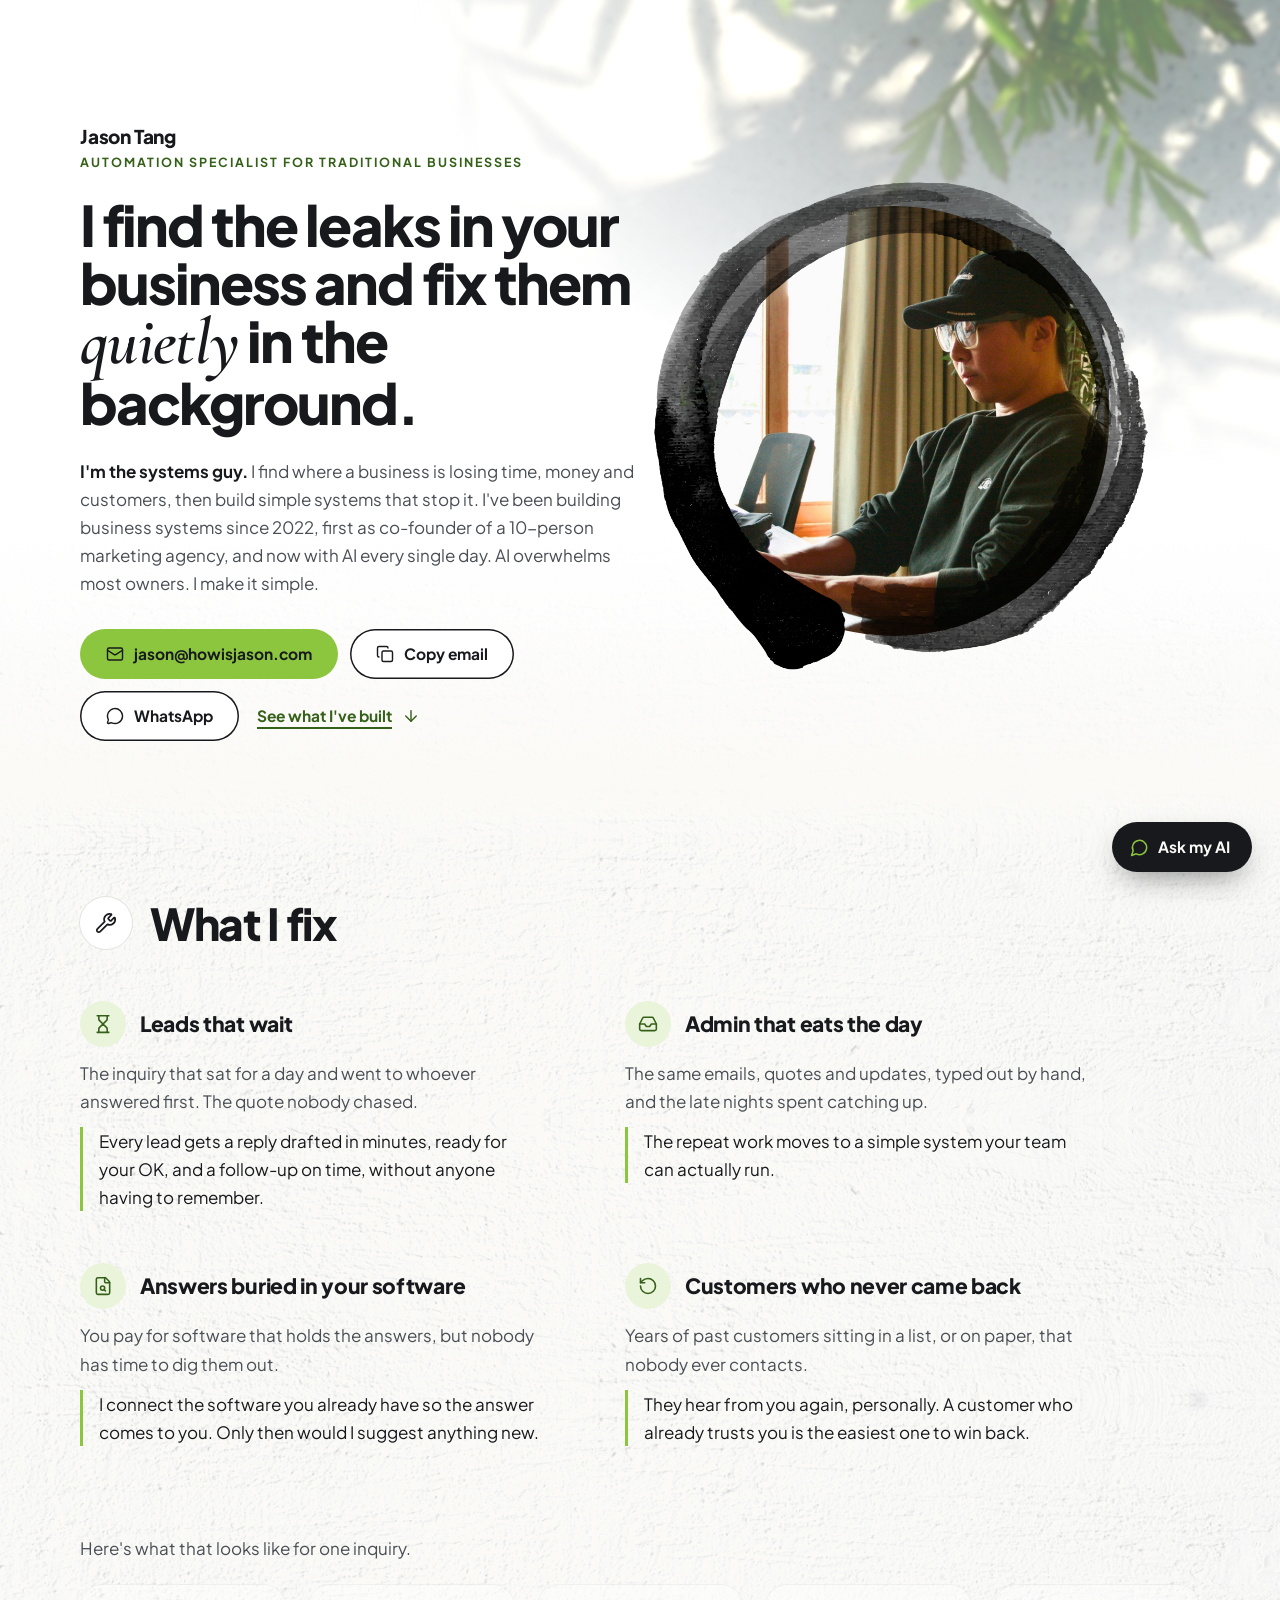
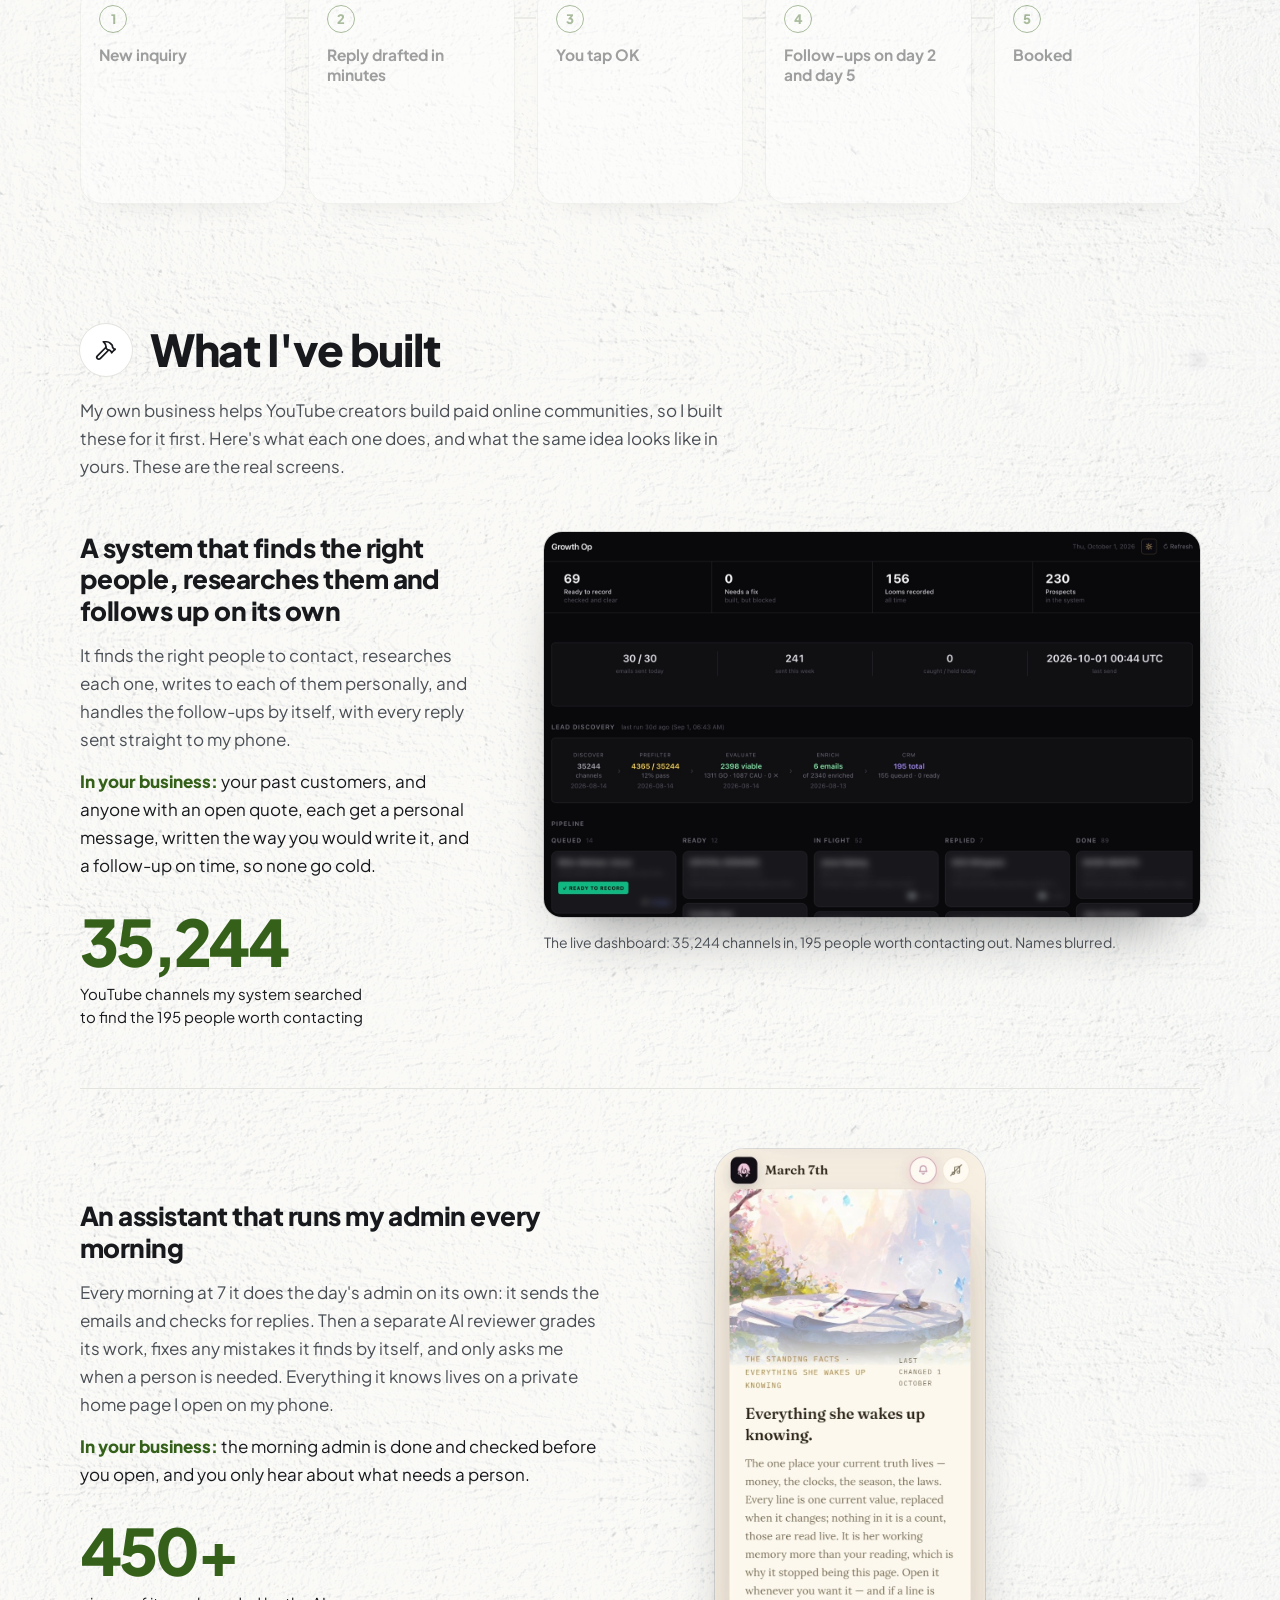
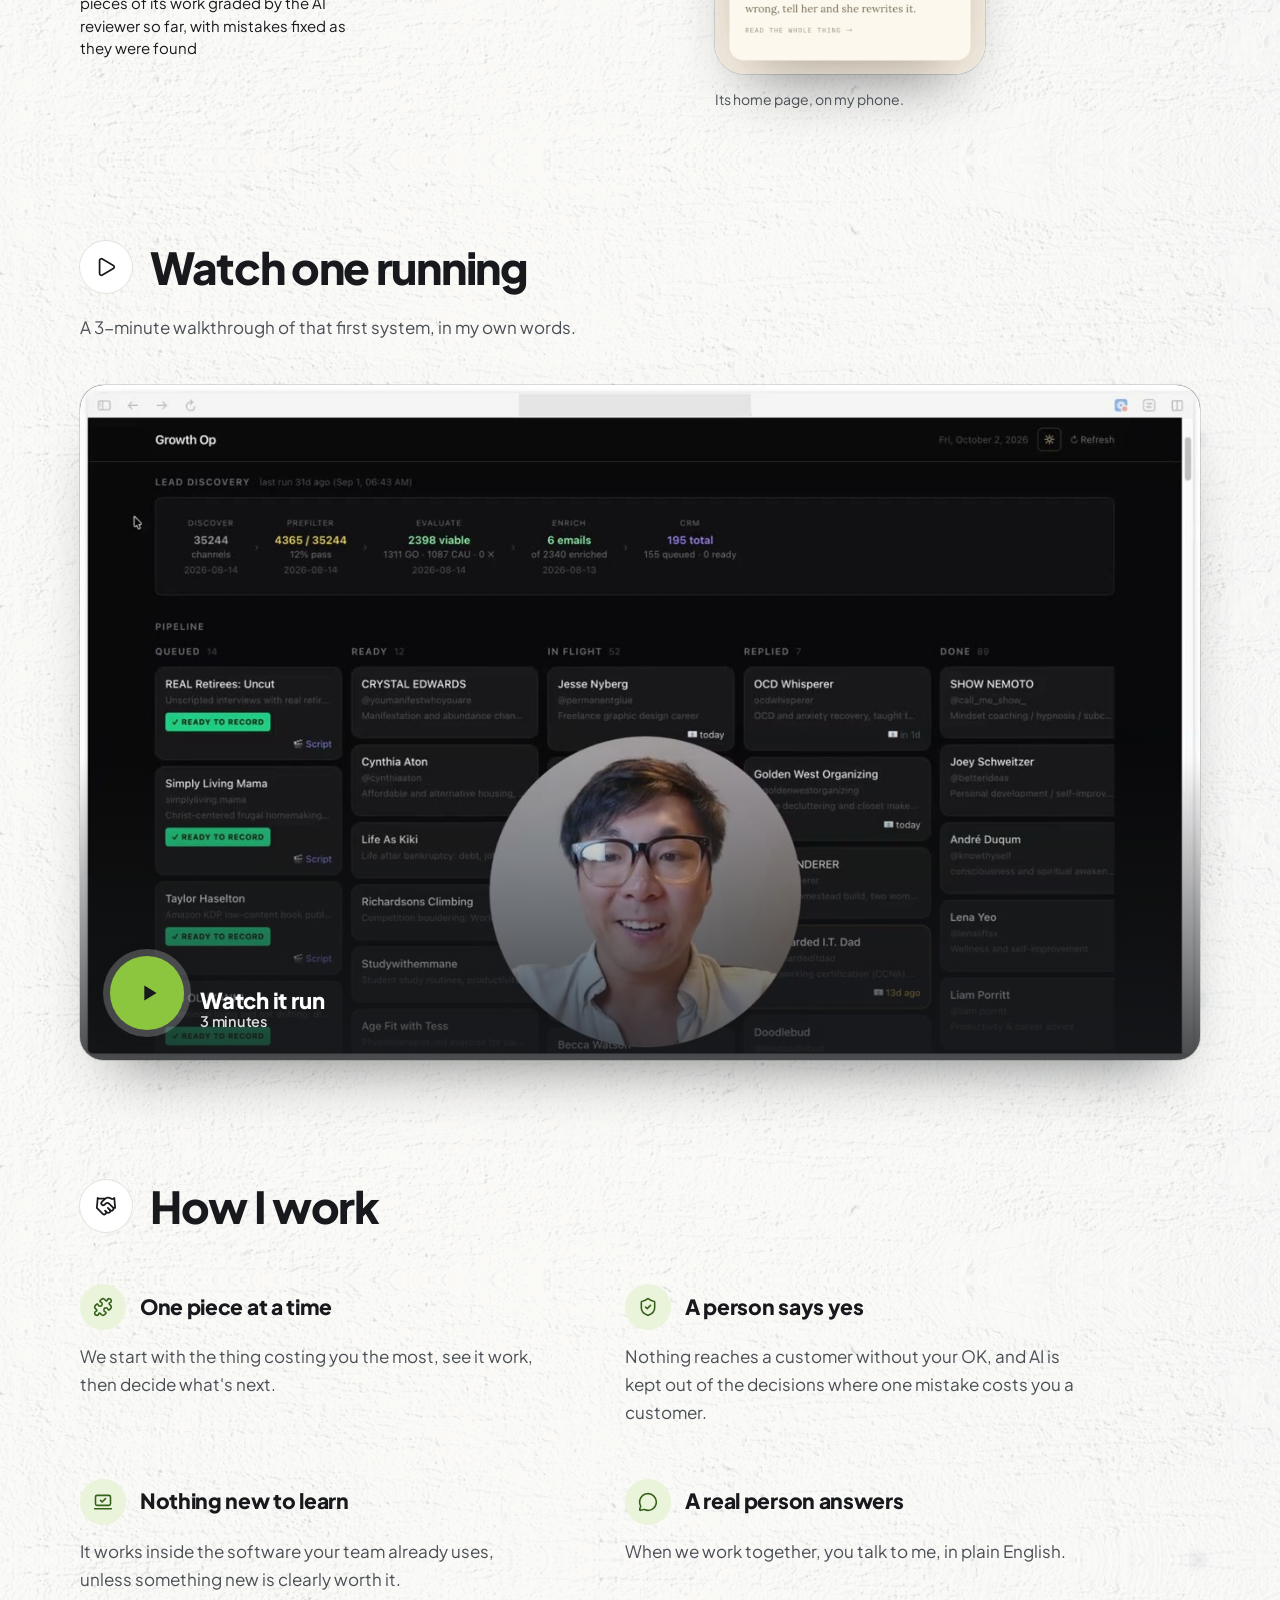
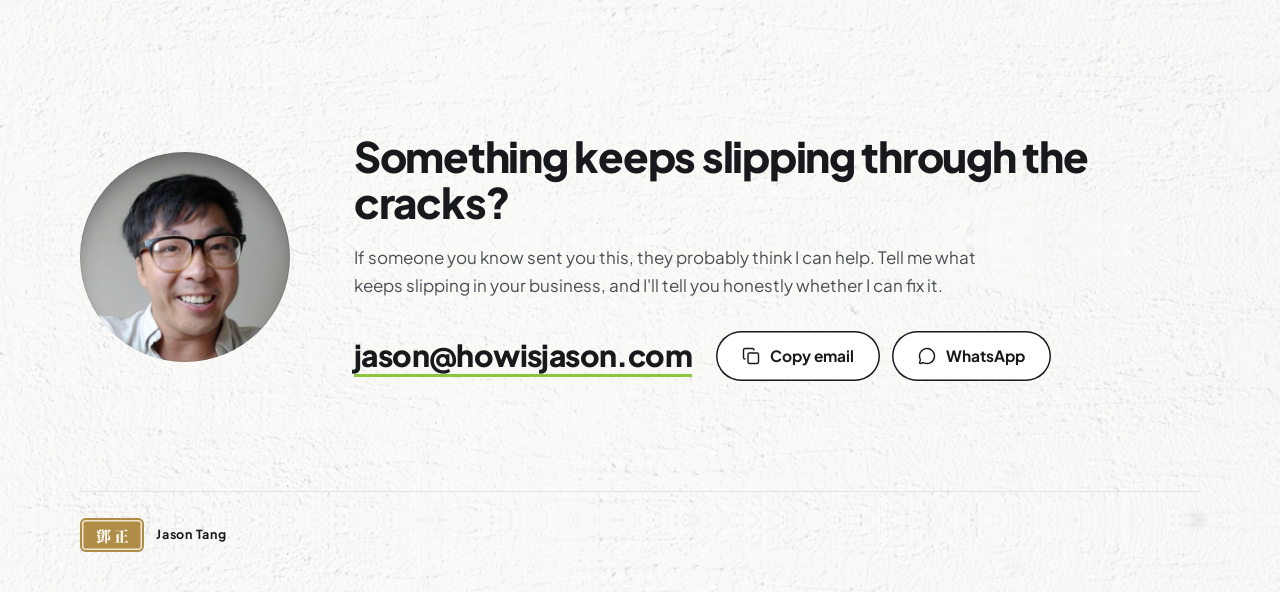
==== commit c5e35007: "The page wears Moon Gate, the portfolio dose (J's ask, 18 Oct 2026) kit/ is copied whole from the de" ====
--- a/index.html
+++ b/index.html
@@ -11,87 +11,67 @@
 <meta property="og:description" content="I find where a business is leaking time, money and customers, then build simple systems that fix it quietly in the background.">
 <meta property="og:image" content="https://howisjason.com/img/jason.jpg">
 <meta property="og:type" content="website">
+<!-- The look is Jason's design kit, Moon Gate (kit/, copied whole from his design-kit repo;
+     kit/assets/SOURCES.md says where every picture came from). This page is the kit's
+     "business dose": the style lives at the top (the ensō door with his photo through it,
+     one leaf shadow kept to the corner); below it, his real screens are the brightest thing.
+     Every colour comes from kit/tokens.css. -->
 <link rel="preconnect" href="https://fonts.googleapis.com">
 <link rel="preconnect" href="https://fonts.gstatic.com" crossorigin>
-<link href="https://fonts.googleapis.com/css2?family=Instrument+Sans:ital,wght@0,400;0,500;0,600;0,700;1,400&display=swap" rel="stylesheet">
+<link href="https://fonts.googleapis.com/css2?family=Plus+Jakarta+Sans:wght@400;500;600;700;800&family=Cormorant+Garamond:ital,wght@1,500;1,600&family=Noto+Serif+TC:wght@500;900&display=block" rel="stylesheet">
+<link rel="stylesheet" href="kit/tokens.css">
+<link rel="stylesheet" href="kit/kit.css">
 <style>
-  /* One accent, the green of the plant in his photo, so the page and the picture belong together.
-     Instrument Sans is the face of Jason's own design bible (content-creation),
-     so the page looks like his. The research behind the plan: looks are judged in
-     50 ms and drive trust, low clutter and a normal-looking layout win, and real
-     pictures beat decoration. So the striking part is the real screens on a dark
-     band, never painted art or moving particles (those read as AI-made and load slow). */
-  :root {
-    --paper: #FBFBF8;
-    --ink: #141A16;
-    --muted: #56615A;
-    --line: #E0E6E1;
-    --green: #3D6B45;
-    --wash: #EEF3EC;
-    --night: #0F1411;
-    --night-ink: #EEF2EE;
-    --night-muted: #A0ACA4;
-    --night-line: #233029;
-    --leaf: #A9CE9E;
-    --measure: 36rem;
-  }
-  * { box-sizing: border-box; }
-  html { -webkit-text-size-adjust: 100%; }
-  body {
-    margin: 0;
-    background: var(--paper);
-    color: var(--ink);
-    font: 400 1.0625rem/1.6 "Instrument Sans", system-ui, -apple-system, "Segoe UI", sans-serif;
-  }
-  a { color: var(--green); }
-  a:focus-visible, .btn:focus-visible, video:focus-visible { outline: 3px solid var(--green); outline-offset: 3px; border-radius: 4px; }
-  .night a:focus-visible { outline-color: var(--leaf); }
+  /* The page's own layout, on top of the kit. Phones first; the 52rem breakpoint is the
+     desktop layout, which matches the approved still (design-kit/mockups/moon-gate-portfolio/quiet). */
   img { display: block; max-width: 100%; height: auto; }
-  .wrap { max-width: 70rem; margin: 0 auto; padding: 0 1.25rem; }
-
-  /* ---------- first screen: face, name, pitch, a way to reach him ---------- */
-  .hero { padding: 1.5rem 0 3rem; }
-  .who { display: flex; align-items: center; gap: 0.9rem; }
-  .avatar { width: 4.5rem; height: 4.5rem; border-radius: 50%; object-fit: cover; flex: none; }
-  .name { font-size: 1.15rem; font-weight: 700; margin: 0; line-height: 1.2; }
-  .title { margin: 0.15rem 0 0; color: var(--muted); font-size: 0.9rem; line-height: 1.35; }
-  h1 {
-    font-weight: 600;
-    font-size: clamp(2.1rem, 7vw, 4.2rem);
-    line-height: 1.05;
-    letter-spacing: -0.03em;
-    margin: 1.5rem 0 1.1rem;
-    max-width: 17em;
-    text-wrap: balance;
-  }
-  .intro { max-width: var(--measure); color: var(--muted); margin: 0 0 1.6rem; }
-  .intro strong { color: var(--ink); font-weight: 600; }
-  .actions { display: flex; flex-wrap: wrap; gap: 0.6rem 1.25rem; align-items: center; }
-  .btn {
-    display: inline-block; text-decoration: none;
-    background: var(--green); color: #fff;
-    font-weight: 600; padding: 0.85rem 1.35rem; border-radius: 0.5rem;
-  }
-  .btn:hover { background: #31573A; }
-  .quiet { color: var(--ink); font-weight: 500; text-underline-offset: 0.2em; }
-  .copy {
-    font: inherit; font-weight: 600; color: var(--green); background: transparent; cursor: pointer;
-    border: 1.5px solid var(--green); border-radius: 0.5rem; padding: 0.75rem 1.1rem;
-  }
-  .copy:hover { background: var(--wash); }
-  a.copy { display: inline-block; text-decoration: none; }
-  .copy:focus-visible { outline: 3px solid var(--green); outline-offset: 3px; }
-  .portrait { display: none; }
+  a:focus-visible, button:focus-visible, video:focus-visible, textarea:focus-visible { outline: 3px solid var(--leaf); outline-offset: 3px; }
+
+  /* ---------- first screen: name, pitch, the door with his photo, a way to reach him ---------- */
+  .hero {
+    position: relative; overflow: hidden; padding: 40px 0 48px; --s: .6;
+    background: linear-gradient(to bottom, var(--paper) 62%, var(--wall-clear));
+  }
+  /* the one soft leaf shadow, anchored to the top right corner whatever the screen width;
+     on phones it is drawn smaller and fainter, so it stays off the headline */
+  .hero .gate-shadow.corner { left: auto; right: -198px; width: 900px; height: 600px; opacity: .45; }
+  .hero .gate-fade { height: 240px; background: linear-gradient(to bottom, var(--wall-clear), color-mix(in srgb, var(--wall) 90%, transparent) 70%, var(--wall-clear)); }
+  /* phones: one column in reading order, the door between the headline and the intro */
+  .hero-grid { position: relative; display: flex; flex-direction: column; }
+  .hero-text { display: contents; }
+  .who { order: 1; } .hero h1 { order: 2; } .hero .door { order: 3; } .intro { order: 4; } .hero .actions { order: 5; }
+  .avatar { display: none; }
+  .name { font-weight: 800; font-size: var(--t-lead); letter-spacing: -.01em; line-height: 1.3; }
+  .hero .title { margin-top: 4px; line-height: 1.45; }
+  h1 { font-size: clamp(34px, 4.4vw, 56px); line-height: 1.04; font-weight: 800; letter-spacing: -.035em; margin-top: 24px; }
+  .intro { color: var(--ink-2); max-width: 560px; }
+  .intro strong { color: var(--ink); font-weight: 700; }
+  .actions { display: flex; flex-wrap: wrap; gap: 12px; align-items: center; margin-top: 28px; }
+  /* the door: the kit's ensō at a scale --s of its 560px drawing, never transformed,
+     so the ink still multiplies onto the photo and the wall */
+  .hero .door { position: relative; left: auto; top: auto; margin: 30px auto 34px; flex: none; width: calc(560px * var(--s)); height: calc(560px * var(--s)); }
+  .hero .door-through { left: calc(31px * var(--s)); top: calc(16px * var(--s)); width: calc(500px * var(--s)); height: calc(500px * var(--s)); overflow: hidden; }
+  .hero .door-through > img.photo { transform: scale(1.093); transform-origin: 50% 34%; }
+  .hero .door-enso { left: calc(-108px * var(--s)); top: calc(-268px * var(--s)); width: calc(772px * var(--s)); height: calc(1092px * var(--s)); }
 
   /* ---------- sections ---------- */
-  section { padding: 3.25rem 0; }
-  h2 { font-size: 1.75rem; font-weight: 600; letter-spacing: -0.02em; line-height: 1.15; margin: 0 0 1.5rem; }
-  .lede { color: var(--muted); max-width: var(--measure); margin: -0.6rem 0 2.25rem; }
-
-  .fixes { display: grid; gap: 1.75rem; }
-  .fix h3 { font-size: 1.3rem; font-weight: 600; margin: 0 0 0.35rem; letter-spacing: -0.01em; }
-  .fix .pain { margin: 0 0 0.6rem; color: var(--muted); }
-  .fix .cure { margin: 0; padding-left: 0.9rem; border-left: 3px solid var(--green); }
+  main section { padding-top: 72px; }
+  main section.first { padding-top: 24px; }
+  .head { margin-bottom: 0; gap: 14px; }
+  .head h2 { font-size: 30px; }
+  .head .disc.plain { width: 44px; height: 44px; }
+  .head .disc.plain svg { width: 20px; height: 20px; }
+  .lede { margin-top: 18px; color: var(--ink-2); max-width: 660px; }
+
+  /* what I fix and how I work: on the wall, no boxes; the icon sits on the heading's line */
+  .fixes, .ways { display: grid; gap: 36px; margin-top: 36px; }
+  .fix, .ways > div { display: grid; grid-template-columns: auto 1fr; column-gap: 14px; align-items: center; align-content: start; }
+  .fix > :not(.badge):not(h3), .ways > div > :not(.badge):not(h3) { grid-column: 1 / -1; }
+  .badge { display: grid; place-items: center; width: 46px; height: 46px; flex: none; border-radius: 50%; background: var(--spring-wash); color: var(--leaf); }
+  .badge svg { width: 20px; height: 20px; fill: none; stroke: currentColor; stroke-width: 1.9; stroke-linecap: round; stroke-linejoin: round; }
+  .fix h3, .ways h3 { font-size: 19px; line-height: 1.25; font-weight: 800; letter-spacing: -.015em; }
+  .fix p, .ways p { margin-top: 12px; color: var(--ink-2); }
+  .fix .cure { color: var(--ink); padding-left: 16px; border-left: 3px solid var(--spring); }
 
   /* ---------- one inquiry, step by step ----------
      The motion IS the explanation (the research Jason approved): the five steps light
@@ -101,42 +81,41 @@
      The base styles below ARE the finished picture, so with no animation (reduced
      motion, or a browser that skips it) the reader sees all five steps, still.
      The script at the bottom pauses it while it is off-screen. */
-  .flow-lead { color: var(--muted); max-width: var(--measure); margin: 3rem 0 1.25rem; }
-  .flow { display: grid; gap: 1.5rem; max-width: 60rem; }
+  .flow-lead { color: var(--ink-2); margin-top: 56px; }
+  .flow { display: grid; gap: 24px; max-width: 60rem; margin-top: 20px; }
   .flow-step {
-    position: relative; background: #fff; border: 1px solid var(--line); border-radius: 0.6rem;
-    padding: 0.85rem 1rem 1rem;
+    position: relative; background: var(--paper); border: 1.5px solid var(--line); border-radius: 22px;
+    padding: 18px 18px 20px; box-shadow: 0 18px 30px -26px var(--shade);
     animation: 14s ease-in-out infinite both;
   }
-  .flow-step:last-child { border-color: var(--green); background: var(--wash); }
+  .flow-step:last-child { border-color: var(--spring); background: var(--spring-wash); }
   /* the thin line joining each step to the one before it (vertical on phones) */
   .flow-step + .flow-step::before {
-    content: ""; position: absolute; background: var(--line);
-    left: 1.6rem; top: calc(-1.5rem - 1px); width: 2px; height: 1.5rem;
+    content: ""; position: absolute; background: var(--line-2);
+    left: 26px; top: calc(-24px - 1.5px); width: 2px; height: 24px;
   }
   .flow-num {
-    display: inline-flex; align-items: center; justify-content: center;
-    width: 1.3rem; height: 1.3rem; border-radius: 50%; border: 1.5px solid var(--green);
-    color: var(--green); font-size: 0.72rem; font-weight: 700; line-height: 1;
-  }
-  .flow-name { font-weight: 600; font-size: 0.95rem; line-height: 1.25; margin: 0.45rem 0 0.65rem; }
-  .flow-say { font-size: 0.85rem; line-height: 1.4; animation: 14s ease-in-out infinite both; }
+    display: inline-grid; place-items: center; width: 28px; height: 28px; border-radius: 50%;
+    border: 1.5px solid var(--leaf); color: var(--leaf); font-size: 13px; font-weight: 800; line-height: 1;
+  }
+  .flow-name { font-weight: 700; font-size: var(--t-ui); line-height: 1.3; margin: 12px 0; }
+  .flow-say { font-size: 14.5px; line-height: 1.45; animation: 14s ease-in-out infinite both; }
   .flow-say span { animation: 14s ease-in-out infinite both; }
-  .bubble { margin: 0; background: #fff; border: 1px solid var(--line); border-radius: 0.5rem; padding: 0.5rem 0.6rem; }
-  .bubble small { display: block; color: var(--muted); font-size: 0.75rem; margin-bottom: 0.15rem; }
-  .bubble.reply { border-left: 3px solid var(--green); }
+  .bubble { background: var(--wall); border: 1px solid var(--line); border-radius: 14px; padding: 10px 12px; }
+  .bubble small { display: block; color: var(--ink-2); font-size: var(--t-label); font-weight: 700; margin-bottom: 2px; }
+  .bubble.reply { border-left: 3px solid var(--spring); }
   .ok {
-    display: inline-flex; align-items: center; gap: 0.35rem;
-    border: 1.5px solid var(--green); border-radius: 999px; padding: 0.3rem 0.85rem;
-    font-weight: 600; background: var(--green); color: #fff;
+    display: inline-flex; align-items: center; gap: 6px; height: 34px; padding: 0 16px;
+    border: 1.5px solid var(--spring); border-radius: var(--r-pill);
+    font-weight: 800; background: var(--spring); color: var(--ink);
     animation: 14s ease-in-out infinite both;
   }
-  .ok svg { width: 0.85rem; height: 0.85rem; }
-  .chips { display: flex; flex-wrap: wrap; gap: 0.4rem; }
-  .chip { background: #fff; border: 1px solid var(--line); border-radius: 999px; padding: 0.2rem 0.65rem; white-space: nowrap; }
-  .slot { margin: 0; background: #fff; border: 1px solid var(--line); border-radius: 0.5rem; overflow: hidden; max-width: 11rem; }
-  .slot b { display: block; background: var(--green); color: #fff; font-size: 0.75rem; font-weight: 600; padding: 0.2rem 0.6rem; }
-  .slot span { display: block; padding: 0.4rem 0.6rem 0.5rem; }
+  .ok svg { width: 15px; height: 15px; }
+  .chips { display: flex; flex-wrap: wrap; gap: 6px; }
+  .chip { display: inline-flex; align-items: center; height: 30px; padding: 0 12px; border-radius: var(--r-pill); font-size: 13px; font-weight: 600; background: var(--paper); border: 1px solid var(--line); white-space: nowrap; }
+  .slot { background: var(--paper); border: 1px solid var(--line); border-radius: 14px; overflow: hidden; max-width: 11rem; font-size: var(--t-small); }
+  .slot b { display: block; background: var(--leaf); color: var(--paper); font-size: var(--t-label); font-weight: 700; padding: 5px 12px; }
+  .slot span { display: block; padding: 8px 12px 10px; }
 
   /* Who arrives when, as a share of the 14 s loop. Step 1 at 2%, 2 at 16%, 3 at 30%,
      4 at 44% (its second chip at 55%), 5 at 66%; all hold to 88%, dim by 95%.
@@ -160,11 +139,11 @@
   .flow-step:nth-child(5) .flow-say { animation-name: flow-t5; }
   .flow .chip { animation: 14s ease-in-out infinite both; }
 
-  @keyframes flow-c1 { 0%, 2% { opacity: .4; border-color: var(--line); background: #fff; } 6%, 16% { opacity: 1; border-color: var(--green); background: var(--wash); } 20%, 88% { opacity: 1; border-color: var(--line); background: #fff; } 95%, 100% { opacity: .4; border-color: var(--line); background: #fff; } }
-  @keyframes flow-c2 { 0%, 16% { opacity: .4; border-color: var(--line); background: #fff; } 20%, 30% { opacity: 1; border-color: var(--green); background: var(--wash); } 34%, 88% { opacity: 1; border-color: var(--line); background: #fff; } 95%, 100% { opacity: .4; border-color: var(--line); background: #fff; } }
-  @keyframes flow-c3 { 0%, 30% { opacity: .4; border-color: var(--line); background: #fff; } 34%, 44% { opacity: 1; border-color: var(--green); background: var(--wash); } 48%, 88% { opacity: 1; border-color: var(--line); background: #fff; } 95%, 100% { opacity: .4; border-color: var(--line); background: #fff; } }
-  @keyframes flow-c4 { 0%, 44% { opacity: .4; border-color: var(--line); background: #fff; } 48%, 66% { opacity: 1; border-color: var(--green); background: var(--wash); } 70%, 88% { opacity: 1; border-color: var(--line); background: #fff; } 95%, 100% { opacity: .4; border-color: var(--line); background: #fff; } }
-  @keyframes flow-c5 { 0%, 66% { opacity: .4; border-color: var(--line); background: #fff; } 70%, 88% { opacity: 1; border-color: var(--green); background: var(--wash); } 95%, 100% { opacity: .4; border-color: var(--line); background: #fff; } }
+  @keyframes flow-c1 { 0%, 2% { opacity: .4; border-color: var(--line); background: var(--paper); } 6%, 16% { opacity: 1; border-color: var(--spring); background: var(--spring-wash); } 20%, 88% { opacity: 1; border-color: var(--line); background: var(--paper); } 95%, 100% { opacity: .4; border-color: var(--line); background: var(--paper); } }
+  @keyframes flow-c2 { 0%, 16% { opacity: .4; border-color: var(--line); background: var(--paper); } 20%, 30% { opacity: 1; border-color: var(--spring); background: var(--spring-wash); } 34%, 88% { opacity: 1; border-color: var(--line); background: var(--paper); } 95%, 100% { opacity: .4; border-color: var(--line); background: var(--paper); } }
+  @keyframes flow-c3 { 0%, 30% { opacity: .4; border-color: var(--line); background: var(--paper); } 34%, 44% { opacity: 1; border-color: var(--spring); background: var(--spring-wash); } 48%, 88% { opacity: 1; border-color: var(--line); background: var(--paper); } 95%, 100% { opacity: .4; border-color: var(--line); background: var(--paper); } }
+  @keyframes flow-c4 { 0%, 44% { opacity: .4; border-color: var(--line); background: var(--paper); } 48%, 66% { opacity: 1; border-color: var(--spring); background: var(--spring-wash); } 70%, 88% { opacity: 1; border-color: var(--line); background: var(--paper); } 95%, 100% { opacity: .4; border-color: var(--line); background: var(--paper); } }
+  @keyframes flow-c5 { 0%, 66% { opacity: .4; border-color: var(--line); background: var(--paper); } 70%, 88% { opacity: 1; border-color: var(--spring); background: var(--spring-wash); } 95%, 100% { opacity: .4; border-color: var(--line); background: var(--paper); } }
   @keyframes flow-t1 { 0%, 2% { opacity: 0; } 6%, 88% { opacity: 1; } 95%, 100% { opacity: 0; } }
   @keyframes flow-t2 { 0%, 16% { opacity: 0; } 18%, 88% { opacity: 1; } 95%, 100% { opacity: 0; } }
   @keyframes flow-w1 { 0%, 17% { opacity: 0; } 19.5%, 88% { opacity: 1; } 95%, 100% { opacity: 0; } }
@@ -172,7 +151,7 @@
   @keyframes flow-w3 { 0%, 22% { opacity: 0; } 24.5%, 88% { opacity: 1; } 95%, 100% { opacity: 0; } }
   @keyframes flow-w4 { 0%, 24.5% { opacity: 0; } 27%, 88% { opacity: 1; } 95%, 100% { opacity: 0; } }
   @keyframes flow-t3 { 0%, 30% { opacity: 0; } 34%, 88% { opacity: 1; } 95%, 100% { opacity: 0; } }
-  @keyframes flow-ok { 0%, 37% { background: #fff; color: var(--green); } 40%, 100% { background: var(--green); color: #fff; } }
+  @keyframes flow-ok { 0%, 37% { background: var(--paper); color: var(--leaf); } 40%, 100% { background: var(--spring); color: var(--ink); } }
   @keyframes flow-t4 { 0%, 44% { opacity: 0; } 48%, 88% { opacity: 1; } 95%, 100% { opacity: 0; } }
   @keyframes flow-t4b { 0%, 55% { opacity: 0; } 59%, 88% { opacity: 1; } 95%, 100% { opacity: 0; } }
   @keyframes flow-t5 { 0%, 66% { opacity: 0; } 70%, 88% { opacity: 1; } 95%, 100% { opacity: 0; } }
@@ -184,22 +163,13 @@
      the "fix" lines under each problem give way to the diagram that shows the fix,
      and each system leads with its picture so a screen never passes without one. */
   @media (max-width: 51.99rem) {
-    /* the hero's one picture: his photo, full width, straight under the headline, so the
-       first phone screen holds a real face instead of only text (the small circle goes) */
-    .hero-grid { display: flex; flex-direction: column; }
-    .hero-grid > div { display: contents; }
-    .who { order: 1; } .who .avatar { display: none; }
-    .hero h1 { order: 2; }
-    .portrait { order: 3; display: block; width: 100%; aspect-ratio: 4 / 3; object-fit: cover; object-position: 50% 45%; border-radius: 0.75rem; margin: 0 0 1.4rem; }
-    .intro { order: 4; } .actions { order: 5; }
     .fix .cure { display: none; }
-    .fix .pain { margin-bottom: 0; }
     .system > .shot { order: -1; }
     .play-text { display: none; } /* on a phone the words would sit on his face; the button alone is enough */
   }
   @media (max-width: 51.99rem) and (prefers-reduced-motion: no-preference) {
     .flow { grid-template-columns: 1fr; gap: 0; }
-    .flow-step { grid-area: 1 / 1; border-color: var(--green); background: var(--wash); }
+    .flow-step { grid-area: 1 / 1; border-color: var(--spring); background: var(--spring-wash); }
     .flow-step + .flow-step::before { display: none; }
     .flow-step:nth-child(1) { animation-name: flow-m1; }
     .flow-step:nth-child(2) { animation-name: flow-m2; }
@@ -217,155 +187,169 @@
     .flow-step, .flow-step * { animation: none !important; }
   }
 
-  /* The dark band: the system screens sit in their own light here. */
-  .night { background: var(--night); color: var(--night-ink); }
-  .night .lede { color: var(--night-muted); }
-  .system { display: grid; gap: 1.25rem; padding: 2.5rem 0; border-top: 1px solid var(--night-line); }
-  .system:first-of-type { border-top: 0; padding-top: 0; }
-  .system h3 { font-size: 1.35rem; font-weight: 600; line-height: 1.2; margin: 0 0 0.6rem; letter-spacing: -0.01em; }
-  .system p { margin: 0; color: var(--night-muted); max-width: var(--measure); }
-  .system .yours { color: var(--night-ink); margin-top: 0.9rem; }
-  .system .yours b { color: var(--leaf); font-weight: 600; }
-  .figure { font-size: 2.9rem; font-weight: 700; color: var(--leaf); letter-spacing: -0.035em; line-height: 1; margin-top: 1.4rem; }
-  .figure-note { color: var(--night-ink); font-size: 0.95rem; margin-top: 0.4rem; max-width: 17rem; }
-  .shot { margin: 0; }
-  .shot img { border-radius: 0.6rem; border: 1px solid var(--night-line); box-shadow: 0 24px 60px -24px rgba(0, 0, 0, 0.7); }
-  .shot figcaption { color: var(--night-muted); font-size: 0.85rem; margin-top: 0.6rem; }
+  /* ---------- what I've built: daylight; his real screens are the brightest thing ---------- */
+  .system { display: grid; gap: 22px; padding: 40px 0; border-top: 1px solid var(--line); }
+  .system:first-of-type { border-top: 0; padding-top: 36px; }
+  .system h3 { font-size: 22px; line-height: 1.22; font-weight: 800; letter-spacing: -.02em; }
+  .system p { margin-top: 14px; color: var(--ink-2); max-width: 36rem; }
+  .system .yours { color: var(--ink); }
+  .system .yours b { color: var(--leaf); font-weight: 800; }
+  .figure { font-size: 50px; font-weight: 800; letter-spacing: -.045em; line-height: 1; margin-top: 28px; color: var(--leaf); }
+  .figure-note { font-size: 15px; line-height: 1.5; margin-top: 10px; max-width: 300px; color: var(--ink); }
   .phone { max-width: 16rem; }
-  .phone img { border-radius: 1.4rem; }
-
-  .video { display: block; width: 100%; height: auto; background: var(--night); border-radius: 0.6rem; border: 1px solid var(--line);
-    box-shadow: 0 1px 2px rgba(20, 26, 22, 0.06), 0 16px 40px -20px rgba(20, 26, 22, 0.45); }
-
-  /* Small round icon badges (Lucide icons, drawn inline so the page loads nothing extra),
-     the disc idea from the content design bible, redrawn for this light page. */
-  .badge { display: grid; place-items: center; width: 2.5rem; height: 2.5rem; flex: none;
-    border-radius: 50%; background: var(--wash); color: var(--green);
-    outline: 1px dashed rgba(61, 107, 69, 0.35); outline-offset: 3px; }
-  /* the badge sits on the heading's line: icon, then heading, then the text below spans the full width */
-  .fix, .ways > div { display: grid; grid-template-columns: auto 1fr; column-gap: 0.9rem; align-items: center; align-content: start; }
-  .fix > :not(.badge):not(h3), .ways > div > :not(.badge):not(h3) { grid-column: 1 / -1; }
-  .fix > h3, .ways > div > h3 { margin-bottom: 0; }
-  .fix > .pain, .ways > div > p { margin-top: 0.7rem; }
-  .badge svg { width: 1.25rem; height: 1.25rem; fill: none; stroke: currentColor; stroke-width: 1.75; stroke-linecap: round; stroke-linejoin: round; }
-
-  /* The video's cover: a big play button over a smiling frame. It hides once the video starts. */
-  .video-wrap { position: relative; }
-  .play { position: absolute; inset: 0; display: flex; align-items: flex-end; gap: 0.9rem; padding: clamp(1rem, 3vw, 1.75rem);
-    border: 0; border-radius: 0.6rem; cursor: pointer; font: inherit; color: #fff; text-align: left;
-    background: linear-gradient(to top, rgba(15, 20, 17, 0.8), rgba(15, 20, 17, 0) 50%); }
-  .play-disc { display: grid; place-items: center; width: 4rem; height: 4rem; border-radius: 50%; flex: none;
-    background: var(--green); box-shadow: 0 0 0 6px rgba(255, 255, 255, 0.18), 0 10px 30px -8px rgba(0, 0, 0, 0.6); transition: transform 0.15s; }
+  .phone img { border-radius: 30px; }
+
+  /* the video, and its cover: a big play button over a smiling frame. It hides once the video starts. */
+  .video-wrap { position: relative; margin-top: 32px; }
+  .video { display: block; width: 100%; height: auto; background: var(--ink); border-radius: 24px; box-shadow: var(--sh-shot); }
+  .play { position: absolute; inset: 0; display: flex; align-items: flex-end; gap: 16px; padding: clamp(16px, 3vw, 30px);
+    border: 0; border-radius: 24px; cursor: pointer; font: inherit; color: var(--paper); text-align: left;
+    background: linear-gradient(to top, color-mix(in srgb, var(--ink) 78%, transparent), color-mix(in srgb, var(--ink) 0%, transparent) 45%); }
+  .play-disc { display: grid; place-items: center; width: 62px; height: 62px; border-radius: 50%; flex: none;
+    background: var(--spring); color: var(--ink); transition: transform .15s;
+    box-shadow: 0 0 0 7px color-mix(in srgb, var(--paper) 22%, transparent), 0 10px 30px -8px var(--shade-deep); }
   .play:hover .play-disc { transform: scale(1.06); }
-  .play-disc svg { width: 1.6rem; height: 1.6rem; fill: #fff; margin-left: 0.2rem; }
-  .play-text { font-size: 1.2rem; font-weight: 600; line-height: 1.2; }
-  .play-text small { display: block; font-size: 0.85rem; font-weight: 500; opacity: 0.8; }
-  .play:focus-visible { outline: 3px solid var(--green); outline-offset: 3px; }
+  .play-disc svg { width: 26px; height: 26px; fill: currentColor; margin-left: 4px; }
+  .play-text { font-size: 22px; font-weight: 800; line-height: 1.2; letter-spacing: -.01em; }
+  .play-text small { display: block; font-size: 14.5px; font-weight: 600; opacity: .85; }
   .video-wrap.is-playing .play { display: none; }
 
-  .ways { display: grid; gap: 1.75rem 3.5rem; }
-  .ways h3 { font-size: 1.1rem; font-weight: 600; margin: 0 0 0.25rem; }
-  .ways p { margin: 0; color: var(--muted); }
-  .rule { border-top: 1px solid var(--line); }
-
-  .closing { background: var(--wash); padding: 3.75rem 0; }
-  .closing p { max-width: var(--measure); margin: 0 0 1.5rem; }
-  .hello { display: block; width: 5.5rem; height: 5.5rem; border-radius: 50%; object-fit: cover; margin-bottom: 1.25rem;
-    box-shadow: 0 0 0 4px #fff, 0 10px 30px -12px rgba(20, 26, 22, 0.5); }
-  .email { font-size: clamp(1.25rem, 4.6vw, 1.8rem); font-weight: 600; word-break: break-word; }
-  footer { padding: 1.5rem 0 2.5rem; color: var(--muted); font-size: 0.85rem; }
-  footer a { color: var(--muted); }
+  /* ---------- the close ---------- */
+  .talk { display: grid; gap: 28px; }
+  .window.hello { width: 150px; height: 150px; }
+  .talk h2 { font-size: 30px; line-height: 1.1; font-weight: 800; letter-spacing: -.03em; }
+  .talk p { margin-top: 18px; color: var(--ink-2); max-width: 640px; }
+  .email { font-size: clamp(22px, 4.6vw, 30px); font-weight: 800; letter-spacing: -.02em; word-break: break-word; margin-right: 12px;
+    text-decoration: underline; text-decoration-color: var(--spring); text-decoration-thickness: 3px; text-underline-offset: 7px; }
+
+  /* the footer: the small gold seal signs the page once, beside his name, small and neat.
+     It sits on the left, so the Ask my AI pill in the bottom right corner never covers it. */
+  footer { margin-top: 88px; }
+  footer .wrap { display: flex; justify-content: flex-start; padding: 22px 0 32px; border-top: 1px solid var(--line); }
 
   @media (min-width: 52rem) {
-    .hero { padding: 3.5rem 0 5rem; }
-    .hero-grid { display: grid; grid-template-columns: 1fr 21rem; gap: 3.5rem; align-items: center; }
-    .who .avatar { display: none; }
-    .portrait { display: block; width: 21rem; aspect-ratio: 1 / 1; object-fit: cover; border-radius: 0.9rem; }
-    section { padding: 5rem 0; }
-    h2 { font-size: 2.25rem; margin-bottom: 2rem; }
-    .fixes { grid-template-columns: 1fr 1fr; gap: 2.5rem 3.5rem; max-width: 60rem; }
-    .flow-lead { margin-top: 4rem; }
-    .flow { grid-template-columns: repeat(5, 1fr); gap: 1.25rem; max-width: none; }
-    .flow-step + .flow-step::before { left: calc(-1.25rem - 1px); top: 1.45rem; width: 1.25rem; height: 2px; }
-    .system { grid-template-columns: 19rem 1fr; gap: 3.5rem; align-items: start; padding: 3.5rem 0; }
-    .ways { grid-template-columns: 1fr 1fr; max-width: 60rem; }
-    .system.has-phone { grid-template-columns: minmax(0, 30rem) 16rem; column-gap: 6rem; align-items: center; }
-    .talk { display: grid; grid-template-columns: auto 1fr; gap: 3rem; align-items: center; }
-    .hello { width: 10rem; height: 10rem; margin: 0; }
+    .hero { padding: 124px 0 116px; --s: .66; }
+    .hero .gate-shadow.corner { right: -360px; width: 1760px; height: 1173px; opacity: .6; }
+    .hero-grid { display: grid; grid-template-columns: minmax(0, 560px) calc(560px * var(--s)); column-gap: 12px; align-items: center; justify-content: space-between; }
+    .hero-text { display: block; }
+    .hero .door { margin: 0; }
+    .intro { margin-top: 26px; }
+    .actions { margin-top: 32px; }
+    main section { padding-top: 120px; }
+    main section.first { padding-top: 40px; }
+    main section.watch { padding-top: 70px; }
+    .head { gap: 18px; }
+    .head h2 { font-size: var(--t-title); }
+    .head .disc.plain { width: 52px; height: 52px; }
+    .head .disc.plain svg { width: var(--i-lg); height: var(--i-lg); }
+    .lede { margin-top: 20px; }
+    .fixes, .ways { grid-template-columns: 1fr 1fr; gap: 52px 80px; max-width: 1010px; margin-top: 52px; }
+    .fix h3, .ways h3 { font-size: 21px; }
+    .flow-lead { margin-top: 88px; }
+    .flow { grid-template-columns: repeat(5, 1fr); gap: 22px; max-width: none; margin-top: 22px; }
+    .flow-step + .flow-step::before { left: calc(-22px - 1.5px); top: 32px; width: 22px; height: 2px; }
+    .system { grid-template-columns: minmax(0, 400px) 1fr; gap: 64px; align-items: start; padding: 60px 0; }
+    .system:first-of-type { padding-top: 52px; }
+    .system h3 { font-size: 26px; }
+    .figure { font-size: 64px; margin-top: 30px; }
+    .system.has-phone { grid-template-columns: minmax(0, 520px) 270px; column-gap: clamp(48px, 9vw, 130px); align-items: center; }
+    .phone { max-width: none; }
+    .video-wrap { margin-top: 44px; }
+    .play-disc { width: 74px; height: 74px; }
+    .play-disc svg { width: 28px; height: 28px; }
+    .talk { grid-template-columns: auto 1fr; gap: 64px; align-items: center; padding-top: 20px; }
+    .window.hello { width: 210px; height: 210px; }
+    .talk h2 { font-size: 42px; }
+    footer { margin-top: 110px; }
+    footer .wrap { padding: 26px 0 40px; }
+  }
+  @media (min-width: 75rem) {
+    .hero { --s: .86; }
+    .hero-grid { justify-content: start; }
   }
 
   /* ---------- "Ask my AI": the chat box (jason-bot branch, 12 Oct 2026) ----------
      A small pill in the corner opens a panel; on phones the panel is a bottom sheet.
      It talks to the jason-bot worker (bot/worker/), which holds the API key and the caps.
      The answers come from an AI, and the panel says so in its header. */
-  .ask-pill { position: fixed; right: 1rem; bottom: 1rem; z-index: 40; display: inline-flex; align-items: center; gap: 0.5rem;
-    font: inherit; font-weight: 600; color: #fff; background: var(--green); border: 0; border-radius: 999px; cursor: pointer;
-    padding: 0.7rem 1.1rem 0.7rem 0.9rem; box-shadow: 0 10px 30px -10px rgba(20, 26, 22, 0.55); }
-  .ask-pill:hover { background: #31573A; }
-  .ask-pill svg { width: 1.15rem; height: 1.15rem; fill: none; stroke: currentColor; stroke-width: 1.9; stroke-linecap: round; stroke-linejoin: round; }
-  .ask-pill:focus-visible, .ask button:focus-visible, .ask textarea:focus-visible { outline: 3px solid var(--green); outline-offset: 3px; }
+  .ask-pill { position: fixed; right: 16px; bottom: 16px; z-index: 40; display: inline-flex; align-items: center; gap: 9px;
+    height: 50px; padding: 0 22px 0 18px; border: 0; border-radius: var(--r-pill); cursor: pointer;
+    font: 700 var(--t-ui)/1 var(--sans); color: var(--wall); background: var(--ink);
+    box-shadow: 0 12px 30px -10px color-mix(in srgb, var(--ink) 55%, transparent); }
+  .ask-pill:hover { background: color-mix(in srgb, var(--ink) 86%, var(--paper)); }
+  .ask-pill svg { width: 19px; height: 19px; color: var(--spring); fill: none; stroke: currentColor; stroke-width: 1.9; stroke-linecap: round; stroke-linejoin: round; }
   .ask-open .ask-pill { display: none; }
-  .ask { position: fixed; z-index: 50; right: 1rem; bottom: 1rem; width: min(23rem, calc(100vw - 2rem)); height: min(36rem, calc(100dvh - 2rem));
-    display: none; flex-direction: column; background: var(--paper); border: 1px solid var(--line); border-radius: 0.9rem; overflow: hidden;
-    box-shadow: 0 1px 2px rgba(20, 26, 22, 0.06), 0 24px 60px -20px rgba(20, 26, 22, 0.5); }
+  .ask { position: fixed; z-index: 50; right: 16px; bottom: 16px; width: min(23rem, calc(100vw - 2rem)); height: min(36rem, calc(100dvh - 2rem));
+    display: none; flex-direction: column; background: var(--wall); border-radius: 24px; overflow: hidden;
+    box-shadow: 0 0 0 1px var(--line), 0 30px 60px -24px color-mix(in srgb, var(--ink) 45%, transparent); }
   .ask-open .ask { display: flex; }
-  .ask-head { display: flex; align-items: center; gap: 0.7rem; padding: 0.8rem 0.8rem 0.8rem 1rem; border-bottom: 1px solid var(--line); background: #fff; }
-  .ask-head img { width: 2.4rem; height: 2.4rem; border-radius: 50%; object-fit: cover; flex: none; }
-  .ask-head p { margin: 0; line-height: 1.3; }
-  .ask-head b { font-weight: 600; }
-  .ask-head small { display: block; color: var(--muted); font-size: 0.8rem; }
-  .ask-close { margin-left: auto; flex: none; width: 2.25rem; height: 2.25rem; border: 0; border-radius: 50%; background: transparent; color: var(--muted); cursor: pointer; font-size: 1.4rem; line-height: 1; }
-  .ask-close:hover { background: var(--wash); color: var(--ink); }
-  .ask-log { flex: 1; overflow-y: auto; padding: 1rem; display: flex; flex-direction: column; gap: 0.6rem; }
-  .ask-msg { margin: 0; max-width: 88%; padding: 0.55rem 0.75rem; border-radius: 0.75rem; font-size: 0.95rem; line-height: 1.45; white-space: pre-wrap; overflow-wrap: anywhere; }
-  .ask-msg.bot { align-self: flex-start; background: #fff; border: 1px solid var(--line); border-left: 3px solid var(--green); }
-  .ask-msg.you { align-self: flex-end; background: var(--green); color: #fff; }
-  .ask-msg.note { align-self: center; max-width: 100%; color: var(--muted); font-size: 0.85rem; text-align: center; padding: 0.2rem 0.5rem; }
-  .ask-msg.wait { color: var(--muted); }
-  .ask-chips { display: flex; flex-wrap: wrap; gap: 0.4rem; }
-  .ask-chips button { font: inherit; font-size: 0.85rem; color: var(--green); background: #fff; border: 1px solid var(--line); border-radius: 999px; padding: 0.35rem 0.75rem; cursor: pointer; text-align: left; }
-  .ask-chips button:hover { border-color: var(--green); background: var(--wash); }
-  .ask-form { display: flex; gap: 0.5rem; align-items: flex-end; padding: 0.75rem; border-top: 1px solid var(--line); background: #fff; }
-  .ask-form textarea { flex: 1; resize: none; font: inherit; font-size: 1rem; line-height: 1.4; color: var(--ink); background: var(--paper);
-    border: 1px solid var(--line); border-radius: 0.6rem; padding: 0.55rem 0.7rem; max-height: 7.5rem; }
-  .ask-form button { flex: none; font: inherit; font-weight: 600; color: #fff; background: var(--green); border: 0; border-radius: 0.6rem; padding: 0.6rem 0.95rem; cursor: pointer; }
-  .ask-form button:disabled { opacity: 0.5; cursor: default; }
+  .ask-head { display: flex; align-items: center; gap: 12px; padding: 12px 12px 12px 16px; border-bottom: 1px solid var(--line); background: var(--paper); }
+  .ask-head img { width: 40px; height: 40px; border-radius: 50%; object-fit: cover; flex: none; }
+  .ask-head p { line-height: 1.3; }
+  .ask-head b { font-weight: 800; }
+  .ask-head small { display: block; color: var(--ink-2); font-size: 13px; }
+  .ask-close { margin-left: auto; flex: none; width: 36px; height: 36px; border: 0; border-radius: 50%; background: transparent; color: var(--ink-2); cursor: pointer; font-size: 22px; line-height: 1; }
+  .ask-close:hover { background: var(--spring-wash); color: var(--ink); }
+  .ask-log { flex: 1; overflow-y: auto; padding: 16px; display: flex; flex-direction: column; gap: 10px; }
+  .ask-msg { max-width: 88%; padding: 9px 13px; border-radius: 16px; font-size: 15px; line-height: 1.45; white-space: pre-wrap; overflow-wrap: anywhere; }
+  .ask-msg.bot { align-self: flex-start; background: var(--paper); border: 1px solid var(--line); border-left: 3px solid var(--spring); }
+  .ask-msg.you { align-self: flex-end; background: var(--ink); color: var(--wall); }
+  .ask-msg.note { align-self: center; max-width: 100%; color: var(--ink-2); font-size: 13.5px; text-align: center; padding: 3px 8px; }
+  .ask-msg.wait { color: var(--ink-2); }
+  .ask-chips { display: flex; flex-wrap: wrap; gap: 6px; }
+  .ask-chips button { font: 600 13.5px/1.35 var(--sans); color: var(--leaf); background: var(--paper); border: 1px solid var(--line); border-radius: var(--r-pill); padding: 7px 13px; cursor: pointer; text-align: left; }
+  .ask-chips button:hover { border-color: var(--spring); background: var(--spring-wash); }
+  .ask-form { display: flex; gap: 8px; align-items: flex-end; padding: 12px; border-top: 1px solid var(--line); background: var(--paper); }
+  .ask-form textarea { flex: 1; resize: none; font: 400 16px/1.4 var(--sans); color: var(--ink); background: var(--wall);
+    border: 1px solid var(--line-2); border-radius: 20px; padding: 9px 14px; max-height: 7.5rem; }
+  .ask-form textarea::placeholder { color: var(--ink-3); }
+  .ask-form button { flex: none; font: 700 var(--t-ui)/1 var(--sans); color: var(--wall); background: var(--ink); border: 0; border-radius: var(--r-pill); height: 42px; padding: 0 18px; cursor: pointer; }
+  .ask-form button:disabled { opacity: .5; cursor: default; }
+  @media (min-width: 52rem) {
+    .ask-pill { right: 28px; bottom: 28px; }
+  }
   @media (max-width: 40rem) {
-    .ask { right: 0; bottom: 0; width: 100%; height: 88dvh; border-radius: 0.9rem 0.9rem 0 0; border-bottom: 0; }
+    .ask { right: 0; bottom: 0; width: 100%; height: 88dvh; border-radius: 24px 24px 0 0; }
     footer { padding-bottom: 5rem; } /* room so the pill never sits on the last line */
-    .ask-hide .ask-pill { display: none; } /* on the first phone screen it would sit on the hero's email buttons */
   }
 </style>
 </head>
 <body>
+<div class="wall" aria-hidden="true"></div>
 
 <header class="hero">
+  <div class="gate-shadow corner" aria-hidden="true"></div>
+  <div class="gate-fade" aria-hidden="true"></div>
   <div class="wrap hero-grid">
-    <div>
+    <div class="hero-text">
       <div class="who">
         <img class="avatar" src="img/jason-face.jpg" width="320" height="320" alt="Jason Tang">
         <div>
           <p class="name">Jason Tang</p>
-          <p class="title">Automation Specialist for Traditional Businesses</p>
-        </div>
-      </div>
-      <h1>I find the leaks in your business and fix them quietly in the background.</h1>
+          <p class="title eyebrow">Automation Specialist for Traditional Businesses</p>
+        </div>
+      </div>
+      <h1>I find the leaks in your business and fix them <span class="old">quietly</span> in the background.</h1>
       <p class="intro"><strong>I'm the systems guy.</strong> I find where a business is losing time, money and customers, then build simple systems that stop it. I've been building business systems since 2022, first as co-founder of a 10-person marketing agency, and now with AI every single day. AI overwhelms most owners. I make it simple.</p>
       <div class="actions">
-        <a class="btn" href="mailto:jason@howisjason.com">jason@howisjason.com</a>
-        <button class="copy" type="button" data-copy="jason@howisjason.com">Copy email</button>
-        <a class="copy" href="https://wa.me/17789911388" target="_blank" rel="noopener">WhatsApp</a>
-        <a class="quiet" href="#built">See what I've built</a>
-      </div>
-    </div>
-    <img class="portrait" src="img/jason.jpg" width="900" height="900" alt="Jason Tang at work on his laptop">
+        <a class="btn go" href="mailto:jason@howisjason.com"><svg class="i" aria-hidden="true" viewBox="0 0 24 24" fill="none" stroke="currentColor" stroke-width="2" stroke-linecap="round" stroke-linejoin="round"><path d="m22 7-8.991 5.727a2 2 0 0 1-2.009 0L2 7"/><rect x="2" y="4" width="20" height="16" rx="2"/></svg>jason@howisjason.com</a>
+        <button class="btn soft" type="button" data-copy="jason@howisjason.com"><svg class="i" aria-hidden="true" viewBox="0 0 24 24" fill="none" stroke="currentColor" stroke-width="2" stroke-linecap="round" stroke-linejoin="round"><rect width="14" height="14" x="8" y="8" rx="2" ry="2"/><path d="M4 16c-1.1 0-2-.9-2-2V4c0-1.1.9-2 2-2h10c1.1 0 2 .9 2 2"/></svg><span>Copy email</span></button>
+        <a class="btn soft" href="https://wa.me/17789911388" target="_blank" rel="noopener"><svg class="i" aria-hidden="true" viewBox="0 0 24 24" fill="none" stroke="currentColor" stroke-width="2" stroke-linecap="round" stroke-linejoin="round"><path d="M2.992 16.342a2 2 0 0 1 .094 1.167l-1.065 3.29a1 1 0 0 0 1.236 1.168l3.413-.998a2 2 0 0 1 1.099.092 10 10 0 1 0-4.777-4.719"/></svg>WhatsApp</a>
+        <a class="btn quiet" href="#built">See what I've built <svg class="i" aria-hidden="true" viewBox="0 0 24 24" fill="none" stroke="currentColor" stroke-width="2" stroke-linecap="round" stroke-linejoin="round"><path d="M12 5v14"/><path d="m19 12-7 7-7-7"/></svg></a>
+      </div>
+    </div>
+    <!-- his photo, seen through the ensō door -->
+    <div class="door">
+      <div class="door-through"><img class="photo" src="img/jason.jpg" width="900" height="900" alt="Jason Tang at work on his laptop"></div>
+      <div class="door-enso" aria-hidden="true"></div>
+    </div>
   </div>
 </header>
 
 <main>
-  <section class="rule" aria-labelledby="fix">
+  <section class="first" aria-labelledby="fix">
     <div class="wrap">
-      <h2 id="fix">What I fix</h2>
+      <div class="head"><span class="disc plain" aria-hidden="true"><svg class="i" viewBox="0 0 24 24" fill="none" stroke="currentColor" stroke-width="2" stroke-linecap="round" stroke-linejoin="round"><path d="M14.7 6.3a1 1 0 0 0 0 1.4l1.6 1.6a1 1 0 0 0 1.4 0l3.106-3.105c.32-.322.863-.22.983.218a6 6 0 0 1-8.259 7.057l-7.91 7.91a1 1 0 0 1-2.999-3l7.91-7.91a6 6 0 0 1 7.057-8.259c.438.12.54.662.219.984z"/></svg></span><h2 id="fix">What I fix</h2></div>
       <div class="fixes">
         <div class="fix">
           <span class="badge" aria-hidden="true"><svg viewBox="0 0 24 24"><path d="M5 22h14"/><path d="M5 2h14"/><path d="M17 22v-4.172a2 2 0 0 0-.586-1.414L12 12l-4.414 4.414A2 2 0 0 0 7 17.828V22"/><path d="M7 2v4.172a2 2 0 0 0 .586 1.414L12 12l4.414-4.414A2 2 0 0 0 17 6.172V2"/></svg></span>
@@ -427,9 +411,9 @@
   <!-- A "Right now" section (a current client project) goes here, between "What I fix"
        and "What I've built", only once the work is real and the client agrees to be shown. -->
 
-  <section id="built" class="night" aria-labelledby="built-h">
+  <section id="built" aria-labelledby="built-h">
     <div class="wrap">
-      <h2 id="built-h">What I've built</h2>
+      <div class="head"><span class="disc plain" aria-hidden="true"><svg class="i" viewBox="0 0 24 24" fill="none" stroke="currentColor" stroke-width="2" stroke-linecap="round" stroke-linejoin="round"><path d="m15 12-9.373 9.373a1 1 0 0 1-3.001-3L12 9"/><path d="m18 15 4-4"/><path d="m21.5 11.5-1.914-1.914A2 2 0 0 1 19 8.172v-.344a2 2 0 0 0-.586-1.414l-1.657-1.657A6 6 0 0 0 12.516 3H9l1.243 1.243A6 6 0 0 1 12 8.485V10l2 2h1.172a2 2 0 0 1 1.414.586L18.5 14.5"/></svg></span><h2 id="built-h">What I've built</h2></div>
       <p class="lede">My own business helps YouTube creators build paid online communities, so I built these for it first. Here's what each one does, and what the same idea looks like in yours. These are the real screens.</p>
 
       <article class="system">
@@ -464,9 +448,9 @@
 
   <!-- The video plays here, but preload="none" means nothing downloads until someone
        presses play, so the page stays fast. The browser's address bar is covered in it. -->
-  <section aria-labelledby="watch">
+  <section class="watch" aria-labelledby="watch">
     <div class="wrap">
-      <h2 id="watch">Watch one running</h2>
+      <div class="head"><span class="disc plain" aria-hidden="true"><svg class="i" viewBox="0 0 24 24" fill="none" stroke="currentColor" stroke-width="2" stroke-linecap="round" stroke-linejoin="round"><path d="M5 5a2 2 0 0 1 3.008-1.728l11.997 6.998a2 2 0 0 1 .003 3.458l-12 7A2 2 0 0 1 5 19z"/></svg></span><h2 id="watch">Watch one running</h2></div>
       <p class="lede">A 3-minute walkthrough of that first system, in my own words.</p>
       <div class="video-wrap">
       <video class="video" aria-label="Jason's 3-minute walkthrough of the system" controls preload="none" playsinline poster="img/video-poster.jpg" width="1280" height="772">
@@ -477,9 +461,9 @@
     </div>
   </section>
 
-  <section class="rule" aria-labelledby="how">
+  <section aria-labelledby="how">
     <div class="wrap">
-      <h2 id="how">How I work</h2>
+      <div class="head"><span class="disc plain" aria-hidden="true"><svg class="i" viewBox="0 0 24 24" fill="none" stroke="currentColor" stroke-width="2" stroke-linecap="round" stroke-linejoin="round"><path d="m11 17 2 2a1 1 0 1 0 3-3"/><path d="m14 14 2.5 2.5a1 1 0 1 0 3-3l-3.88-3.88a3 3 0 0 0-4.24 0l-.88.88a1 1 0 1 1-3-3l2.81-2.81a5.79 5.79 0 0 1 7.06-.87l.47.28a2 2 0 0 0 1.42.25L21 4"/><path d="m21 3 1 11h-2"/><path d="M3 3 2 14l6.5 6.5a1 1 0 1 0 3-3"/><path d="M3 4h8"/></svg></span><h2 id="how">How I work</h2></div>
       <div class="ways">
         <div>
           <span class="badge" aria-hidden="true"><svg viewBox="0 0 24 24"><path d="M15.39 4.39a1 1 0 0 0 1.68-.474 2.5 2.5 0 1 1 3.014 3.015 1 1 0 0 0-.474 1.68l1.683 1.682a2.414 2.414 0 0 1 0 3.414L19.61 15.39a1 1 0 0 1-1.68-.474 2.5 2.5 0 1 0-3.014 3.015 1 1 0 0 1 .474 1.68l-1.683 1.682a2.414 2.414 0 0 1-3.414 0L8.61 19.61a1 1 0 0 0-1.68.474 2.5 2.5 0 1 1-3.014-3.015 1 1 0 0 0 .474-1.68l-1.683-1.682a2.414 2.414 0 0 1 0-3.414L4.39 8.61a1 1 0 0 1 1.68.474 2.5 2.5 0 1 0 3.014-3.015 1 1 0 0 1-.474-1.68l1.683-1.682a2.414 2.414 0 0 1 3.414 0z"/></svg></span>
@@ -505,16 +489,16 @@
     </div>
   </section>
 
-  <section class="closing" aria-labelledby="talk">
+  <section aria-labelledby="talk">
     <div class="wrap talk">
-      <img class="hello" src="img/jason-hello.jpg" width="320" height="320" alt="Jason, smiling" loading="lazy">
+      <span class="window hello"><img src="img/jason-hello.jpg" width="320" height="320" alt="Jason, smiling" loading="lazy"></span>
       <div>
       <h2 id="talk">Something keeps slipping through the cracks?</h2>
       <p>If someone you know sent you this, they probably think I can help. Tell me what keeps slipping in your business, and I'll tell you honestly whether I can fix it.</p>
       <div class="actions">
         <a class="email" href="mailto:jason@howisjason.com">jason@howisjason.com</a>
-        <button class="copy" type="button" data-copy="jason@howisjason.com">Copy email</button>
-        <a class="copy" href="https://wa.me/17789911388" target="_blank" rel="noopener">WhatsApp</a>
+        <button class="btn soft" type="button" data-copy="jason@howisjason.com"><svg class="i" aria-hidden="true" viewBox="0 0 24 24" fill="none" stroke="currentColor" stroke-width="2" stroke-linecap="round" stroke-linejoin="round"><rect width="14" height="14" x="8" y="8" rx="2" ry="2"/><path d="M4 16c-1.1 0-2-.9-2-2V4c0-1.1.9-2 2-2h10c1.1 0 2 .9 2 2"/></svg><span>Copy email</span></button>
+        <a class="btn soft" href="https://wa.me/17789911388" target="_blank" rel="noopener"><svg class="i" aria-hidden="true" viewBox="0 0 24 24" fill="none" stroke="currentColor" stroke-width="2" stroke-linecap="round" stroke-linejoin="round"><path d="M2.992 16.342a2 2 0 0 1 .094 1.167l-1.065 3.29a1 1 0 0 0 1.236 1.168l3.413-.998a2 2 0 0 1 1.099.092 10 10 0 1 0-4.777-4.719"/></svg>WhatsApp</a>
       </div>
       </div>
     </div>
@@ -522,7 +506,7 @@
 </main>
 
 <footer>
-  <div class="wrap">Jason Tang</div>
+  <div class="wrap"><span class="sign"><span class="seal sm" aria-hidden="true"><span>鄧</span><span>正</span></span><span class="who">Jason Tang</span></span></div>
 </footer>
 
 <!-- "Ask my AI" (jason-bot branch). The panel's words make clear it is an AI. -->
@@ -576,11 +560,13 @@
     new IntersectionObserver(function (es) { flow.classList.toggle('is-paused', !es[0].isIntersecting); }).observe(flow);
   }
   /* "Copy email" buttons: many owners use Gmail in the browser, not a mail app, so a
-     mailto link alone sends them to an app they never open. */
+     mailto link alone sends them to an app they never open. Only the words change to
+     "Copied" (they sit in their own span, so the button's icon stays). */
   document.querySelectorAll('[data-copy]').forEach(function (b) {
-    var label = b.textContent; /* saved once, so a double click can't save "Copied" as the label */
+    var t = b.querySelector('span') || b;
+    var label = t.textContent; /* saved once, so a double click can't save "Copied" as the label */
     b.addEventListener('click', function () {
-      var done = function () { b.textContent = 'Copied'; clearTimeout(b._t); b._t = setTimeout(function () { b.textContent = label; }, 1800); };
+      var done = function () { t.textContent = 'Copied'; clearTimeout(b._t); b._t = setTimeout(function () { t.textContent = label; }, 1800); };
       if (navigator.clipboard) { navigator.clipboard.writeText(b.dataset.copy).then(done, function () {}); }
     });
   });
@@ -626,11 +612,6 @@
         .catch(function () { wait.remove(); chat.pop(); say("Couldn't reach my AI just now. You can email me at jason@howisjason.com.", 'note'); })
         .then(function () { busy = false; send.disabled = false; });
     }
-    /* while the hero's own buttons are on screen, the pill waits (the CSS applies this on phones only) */
-    var heroBtns = document.querySelector('.hero .actions');
-    if (heroBtns && 'IntersectionObserver' in window) {
-      new IntersectionObserver(function (es) { document.body.classList.toggle('ask-hide', es[0].isIntersecting); }).observe(heroBtns);
-    }
     pill.addEventListener('click', function () { open(true); });
     panel.querySelector('.ask-close').addEventListener('click', function () { open(false); });
     document.addEventListener('keydown', function (e) { if (e.key === 'Escape' && document.body.classList.contains('ask-open')) open(false); });
--- a/kit/tokens.css
+++ b/kit/tokens.css
@@ -0,0 +1,82 @@
+/* =====================================================================
+   MOON GATE · tokens
+   Every colour, size, font, corner and shadow the kit uses lives here,
+   and only here. kit.css never writes a colour of its own.
+   Daylight only: there is no night mode (J, 18 Oct 2026).
+   Link this file first, then kit.css.
+   ===================================================================== */
+
+:root {
+  /* ---- colours: a white wall in sun, black ink, the green of new leaves, flat gold ink ---- */
+  --wall: #FBFAF7;         /* the page: a white wall in sun */
+  --paper: #FFFFFF;        /* the one or two boxes that sit on the wall (card, panel, input) */
+  --ink: #17191C;          /* titles, reading text, outlines, the door's ring */
+  --ink-2: #4A4F55;        /* softer reading text: descriptions, captions, meta */
+  --ink-3: #5F656B;        /* placeholders only */
+  --spring: #8CC63F;       /* the one alive thing per screen: the main button, the spark */
+  --spring-wash: #EAF4DA;  /* soft green behind icons, filled tags, the focus glow */
+  --band: #E2EFCD;         /* the pale green band behind the door */
+  --leaf: #356019;         /* green for small words: labels, links, icons on the wash */
+  --line: #E3E4DF;         /* hairlines and box edges */
+  --line-2: #D5D8D2;       /* the input's resting edge, the step connector */
+  --gold: #B08D46;         /* flat matte gold ink: the seal and the calligraphy title, nothing else */
+  --seal-paper: #FBF6EE;   /* the characters cut out of the gold seal */
+
+  /* the light inside the door: three steps of spring air */
+  --door-1: #F7FBEF;
+  --door-2: #E7F3D3;
+  --door-3: #D3E9B1;
+
+  /* see-through versions, for fades and shadows */
+  --wall-clear: rgba(251, 250, 247, 0);  /* the wall at zero, so the hero fades into it */
+  --seal-ring: rgba(251, 246, 238, .85); /* the thin pale ring inside the seal's edge */
+  --shade: rgba(23, 25, 28, .35);        /* ink at a third: soft shadows */
+  --shade-deep: rgba(23, 25, 28, .45);   /* the inner shadow of a round window */
+  --shade-leaf: rgba(53, 96, 25, .55);   /* the green shadow under the spark */
+
+  /* ---- fonts ---- */
+  --sans: "Plus Jakarta Sans", system-ui, sans-serif;   /* everything you read */
+  --old: "Cormorant Garamond", Georgia, serif;          /* the ONE slanted old word per headline */
+  --cjk: "Noto Serif TC", serif;                        /* 鄧正 on the seal, the vertical text */
+
+  /* ---- sizes: seven for pages, one poster size for creative places ---- */
+  --t-hero: 76px;      /* the one hero headline */
+  --t-title: 44px;     /* section titles, the big headline inside a panel */
+  --t-lead: 19px;      /* the line under the hero, small headings, the brand, prices */
+  --t-body: 17px;      /* reading text */
+  --t-ui: 15.5px;      /* buttons, inputs */
+  --t-note: 16px;      /* the short line beside a section title, swatch names */
+  --t-small: 14px;     /* captions, card text, tags, nav, footer */
+  --t-label: 12.5px;   /* tracked capitals, credits, the signature date */
+  --t-display: 104px;  /* one huge word, on a creative page only */
+
+  /* icon sizes (Lucide, inline SVG) */
+  --i-sm: 14px;
+  --i-md: 18px;
+  --i-lg: 22px;
+
+  /* ---- layout ---- */
+  --wrap: 1120px;      /* the content column */
+  --section: 96px;     /* space above every section */
+  --gap: 18px;
+
+  /* ---- corners: every edge is soft ---- */
+  --r-pill: 999px;     /* buttons, tags, inputs, the nav */
+  --r-card: 28px;      /* the card */
+  --r-tile: 24px;      /* offer tiles inside a panel */
+  --r-panel: 36px;     /* the big panel */
+  --r-shot: 18px;      /* a screenshot of real work */
+  --r-seal: 6px;
+
+  /* ---- shadows ---- */
+  --sh-float: 0 0 0 1px var(--line), 0 10px 30px -18px rgba(23, 25, 28, .3);      /* the nav pill */
+  --sh-card: 0 0 0 1px var(--line), 0 24px 40px -30px var(--shade);               /* the card */
+  --sh-panel: 0 0 0 1px var(--line), 0 30px 60px -40px rgba(23, 25, 28, .3);      /* the panel */
+  --sh-shot: 0 0 0 1px rgba(23, 25, 28, .14), 0 34px 60px -34px rgba(23, 25, 28, .6); /* real work */
+  --sh-spark: 0 8px 20px -8px var(--shade-leaf);
+  --sh-window: inset 0 12px 22px -6px var(--shade-deep), inset 0 0 0 1px rgba(23, 25, 28, .08);
+  --sh-hole: inset 0 16px 14px -10px rgba(10, 12, 14, .55), inset 0 3px 2px -1px rgba(10, 12, 14, .35),
+             0 -2px 0 rgba(23, 25, 28, .10), 0 3px 0 #fff, 0 4px 6px -2px rgba(255, 255, 255, .9);
+  --sh-seal: inset 0 0 0 3px var(--gold), inset 0 0 0 5px var(--seal-ring);
+  --sh-seal-sm: inset 0 0 0 2px var(--gold), inset 0 0 0 3.5px var(--seal-ring);
+}
--- a/kit/kit.css
+++ b/kit/kit.css
@@ -0,0 +1,301 @@
+/* =====================================================================
+   MOON GATE · parts
+   Link tokens.css first, then this file. Every colour and size here is
+   var(...). Pictures come only from kit/assets/ (see SOURCES.md), and the
+   paths below are relative to this file, so copy kit/ whole.
+   Built from the approved page, drafts/round8/a3-moon-gate (18 Oct 2026).
+   ("black" in a mask is only a stencil: it marks what shows, it is never painted.)
+   ===================================================================== */
+
+/* ---------- 1. base ---------- */
+* { box-sizing: border-box; margin: 0; padding: 0; }
+html { background: var(--wall); }
+/* The page must scroll in any panel: never overflow:hidden on html or body.
+   overflow-x:clip trims sideways spill (a leaf over an edge) without making a scroll box. */
+body {
+  position: relative; overflow-x: clip;
+  color: var(--ink); font: 400 var(--t-body)/1.65 var(--sans);
+  -webkit-font-smoothing: antialiased;
+}
+header, main, footer { position: relative; }
+a { color: inherit; text-decoration: none; }
+.wrap { width: min(var(--wrap), 100% - 48px); margin: 0 auto; position: relative; }
+
+/* the ONE slanted old word in a headline: <span class="old">fresh</span> */
+.old { font-family: var(--old); font-style: italic; font-weight: 600; letter-spacing: -.01em; font-size: 1.18em; line-height: .9; }
+/* tracked green capitals over a title */
+.eyebrow { font-size: var(--t-label); font-weight: 700; letter-spacing: .16em; text-transform: uppercase; color: var(--leaf); }
+.lead { font-size: var(--t-lead); color: var(--ink-2); }
+.muted { color: var(--ink-2); }
+
+/* Lucide icons, pasted inline: <svg class="i" ...>. They take the text colour around them. */
+svg.i { width: 1em; height: 1em; flex: none; stroke-width: 1.9; vertical-align: -.14em; }
+
+/* ---------- 2. the wall: one long sunlit plaster wall under the whole page ----------
+   Put <div class="wall" aria-hidden="true"></div> as the first thing in <body>.
+   The tile is a strip of real plaster over its own mirror, so it repeats with no seam. */
+.wall {
+  position: absolute; inset: 0; z-index: -1; pointer-events: none;
+  background: url("assets/plaster-tile.jpg") 50% 0 / max(1280px, 100%) auto repeat-y;
+  filter: brightness(1.12); mix-blend-mode: multiply; opacity: .4;
+}
+
+/* ---------- 3. the gate: the hero, with the band, the leaf shadow and the ensō door ----------
+   Drawn for a 1280px-wide page; everything is placed from the centre line. */
+.gate { position: relative; height: 900px; overflow: hidden; background: var(--paper); }
+/* the pale green band, centred under the ensō (J, 18 Oct 2026, 8d) */
+.gate-band { position: absolute; top: 0; bottom: 0; left: calc(50% - 88px); width: 196px; background: var(--band); }
+/* the leaf shadow falling across the wall: real photo, multiplied, soft-edged */
+.gate-shadow {
+  position: absolute; left: -120px; top: -70px; width: 1760px; height: 1173px; pointer-events: none;
+  background: url("assets/leaf-shadow.jpg") 0 0 / 100% 100% no-repeat; mix-blend-mode: multiply;
+}
+.gate-shadow.soft {
+  filter: blur(2.2px) brightness(1.3) contrast(1.02) saturate(1.2); opacity: .72;
+  -webkit-mask-image: radial-gradient(ellipse 75% 70% at 60% 20%, black 45%, transparent 100%);
+          mask-image: radial-gradient(ellipse 75% 70% at 60% 20%, black 45%, transparent 100%);
+}
+/* the live green leaves at the very top of the same photo */
+.gate-shadow.leaves {
+  filter: brightness(1.32) contrast(1.06) saturate(1.75) hue-rotate(-10deg);
+  -webkit-mask-image: radial-gradient(ellipse 34% 26% at 63% 6%, black 55%, transparent 100%);
+          mask-image: radial-gradient(ellipse 34% 26% at 63% 6%, black 55%, transparent 100%);
+}
+/* the business dose: the soft shadow only, kept to the top right corner, off the words */
+.gate-shadow.corner {
+  filter: blur(2.2px) brightness(1.3) contrast(1.02) saturate(1.2); opacity: .6;
+  -webkit-mask-image: radial-gradient(ellipse 48% 42% at 78% 4%, black 30%, transparent 100%);
+          mask-image: radial-gradient(ellipse 48% 42% at 78% 4%, black 30%, transparent 100%);
+}
+.gate-fade { position: absolute; left: 0; right: 0; bottom: 0; height: 260px; background: linear-gradient(to bottom, var(--wall-clear), var(--wall) 92%); }
+
+/* the door: a real ensō (brush circle) with spring light inside, at the true centre */
+.door { position: absolute; left: 50%; margin-left: -280px; top: 118px; width: 560px; height: 560px; }
+.door-light, .door-through { position: absolute; left: 31px; top: 16px; width: 500px; height: 500px; border-radius: 50%; }
+.door-light { background: radial-gradient(circle at 42% 38%, var(--door-1) 0%, var(--door-2) 55%, var(--door-3) 100%); }
+/* the green reaches the ink: the ring is drawn over the light (J, 8d) */
+.door-enso {
+  position: absolute; left: -108px; top: -268px; width: 772px; height: 1092px; pointer-events: none;
+  background: url("assets/enso.png") 0 0 / 100% 100% no-repeat;
+  mix-blend-mode: multiply; filter: grayscale(1) brightness(.86) contrast(2);
+}
+.door-through { display: flex; flex-direction: column; align-items: center; justify-content: center; text-align: center; }
+.door-through h1 { font-size: var(--t-hero); line-height: 1; font-weight: 800; letter-spacing: -.035em; margin-top: 18px; }
+.door-through .note { margin-top: 22px; font-size: var(--t-small); font-weight: 600; color: var(--ink-2); }
+/* a photo seen through the door instead of the light (the portfolio dose) */
+.door-through > img.photo { position: absolute; inset: 0; width: 100%; height: 100%; object-fit: cover; border-radius: 50%; }
+.door .spark { position: absolute; right: 20px; bottom: 78px; }
+
+/* the words under the door */
+.gate-say { position: absolute; left: 50%; margin-left: -300px; width: 600px; top: 716px; text-align: center; }
+/* full ink here: the band and the leaf shadow sit behind this line, and ink-2 fell under 7:1 at their darkest */
+.gate-say .lead { color: var(--ink); }
+.gate-say .row { justify-content: center; margin-top: 24px; }
+
+/* the gold calligraphy title, to the side; it never moves the door off centre (J, 8c) */
+.gate-title { position: absolute; left: calc(50% + 350px); top: 122px; width: 222px; height: 590px; }
+/* the crop for calligraphy-profound-sincerity.jpg; another ink needs its own crop */
+.gate-title img { width: 402px; left: -92px; top: -40px; }
+/* small vertical Chinese text beside the title, like a book cover */
+.vtext { position: absolute; left: calc(50% + 582px); top: 228px; writing-mode: vertical-rl; font: 500 var(--t-body)/1.65 var(--cjk); letter-spacing: .3em; color: var(--ink); }
+.vtext small { display: block; font: 600 var(--t-label)/1.65 var(--sans); letter-spacing: .2em; color: var(--ink-2); margin-right: 7px; }
+
+/* the nav: a white pill floating on the wall */
+.topnav { position: absolute; top: 0; left: 0; right: 0; z-index: 6; }
+.topnav .wrap { display: flex; align-items: center; height: 84px; gap: 10px; }
+.brand { font-weight: 800; font-size: var(--t-lead); letter-spacing: -.01em; display: flex; align-items: center; gap: 9px; }
+.brand svg { width: 20px; height: 20px; color: var(--leaf); }
+.topnav ul { list-style: none; display: flex; gap: 2px; margin-left: auto; background: var(--paper); padding: 5px; border-radius: var(--r-pill); box-shadow: var(--sh-float); }
+.topnav li { font-size: var(--t-small); font-weight: 600; color: var(--ink-2); padding: 8px 16px; border-radius: var(--r-pill); }
+.topnav li.on { background: var(--ink); color: var(--wall); }
+
+/* ---------- 4. the ink moves ---------- */
+/* Lifted ink: a museum scan's yellowed paper turns white, so only the ink sits on the wall.
+   Bold ink lifts cleanly. Crop the scroll's mounting off with a wrapper (overflow hidden). */
+img.ink { filter: grayscale(1) brightness(1.35) contrast(2.2); mix-blend-mode: multiply; }
+/* soft grey washes fade under the full lift; start here and judge by eye */
+img.ink.wash { filter: grayscale(1) brightness(1.15) contrast(1.5); }
+
+/* Gold ink: real ink turned flat matte gold, no mask needed.
+   <div class="gold-ink"><img src="..."></div>. The ink is lifted, then a flat gold layer
+   with "lighten" turns black to gold and leaves white white; the box multiplies onto the wall. */
+.gold-ink { position: relative; overflow: hidden; isolation: isolate; mix-blend-mode: multiply; }
+.gold-ink img { position: absolute; filter: grayscale(1) brightness(1.35) contrast(2.4); }
+.gold-ink::after { content: ""; position: absolute; inset: 0; background: var(--gold); mix-blend-mode: lighten; }
+
+/* the leaf over the edge: a real banana leaf crossing a box's corner (breaking the frame).
+   Place it inside a box that has position:relative. */
+.leaf-over {
+  position: absolute; right: -70px; top: -92px; width: 300px; height: 250px; z-index: 3; pointer-events: none;
+  background: url("assets/banana-leaf.jpg") -150px -60px / 520px auto no-repeat;
+  filter: brightness(1.42) contrast(1.12) saturate(1.3); mix-blend-mode: multiply;
+  -webkit-mask-image: radial-gradient(ellipse 50% 44% at 52% 38%, black 60%, transparent 100%);
+          mask-image: radial-gradient(ellipse 50% 44% at 52% 38%, black 60%, transparent 100%);
+}
+
+/* the spark: the one alive thing, a tilted spring pill */
+.spark {
+  display: inline-flex; align-items: center; gap: 7px; transform: rotate(var(--tilt, -9deg));
+  background: var(--spring); color: var(--ink); font-weight: 800; font-size: var(--t-small); letter-spacing: .02em;
+  padding: 9px 18px; border-radius: var(--r-pill); box-shadow: var(--sh-spark); white-space: nowrap;
+}
+.spark svg { width: var(--i-sm); height: var(--i-sm); }
+/* a spark pinned across a box's top right edge */
+.spark.edge { position: absolute; top: -16px; right: -20px; --tilt: 8deg; font-size: var(--t-label); padding: 7px 15px; }
+
+/* ---------- 5. the seal: 鄧正, wide, both characters on one line, flat gold ink. Never red. ---------- */
+.seal {
+  display: inline-flex; align-items: center; justify-content: center; flex: none;
+  width: 116px; height: 62px; gap: 6px; border-radius: var(--r-seal);
+  background: var(--gold); color: var(--seal-paper); box-shadow: var(--sh-seal);
+  font: 900 28px/1 var(--cjk);
+}
+.seal.sm { width: 64px; height: 34px; gap: 3px; font-size: 15px; box-shadow: var(--sh-seal-sm); }
+/* the signature: the small seal beside a small date and a name, the way the artist signs */
+.sign { display: inline-flex; align-items: center; gap: 12px; }
+.sign .date { display: block; white-space: nowrap; font: 500 var(--t-label)/1.4 var(--cjk); letter-spacing: .18em; color: var(--ink); }
+.sign .who { display: block; font-size: var(--t-label); line-height: 1.4; font-weight: 700; letter-spacing: .06em; color: var(--ink); }
+
+/* ---------- 6. buttons, inputs, tags ---------- */
+.row { display: flex; flex-wrap: wrap; gap: 12px; align-items: center; }
+.stack { display: flex; flex-direction: column; align-items: flex-start; gap: 14px; }
+.btn {
+  display: inline-flex; align-items: center; gap: 10px; height: 50px; padding: 0 26px; border: 0; border-radius: var(--r-pill);
+  font: 700 var(--t-ui)/1 var(--sans); white-space: nowrap; cursor: pointer;
+}
+.btn svg { width: var(--i-md); height: var(--i-md); }
+.btn.go { background: var(--spring); color: var(--ink); }       /* the main action: alive */
+.btn.ink { background: var(--ink); color: var(--wall); }
+.btn.soft { background: var(--paper); color: var(--ink); box-shadow: inset 0 0 0 1.5px var(--ink); }
+.btn.quiet { background: transparent; color: var(--leaf); padding: 0 6px; text-decoration: underline; text-underline-offset: 5px; text-decoration-thickness: 1.5px; }
+.btn.sm { height: 40px; padding: 0 20px; font-size: var(--t-small); }
+
+.field label { display: flex; align-items: center; gap: 7px; font-size: var(--t-small); font-weight: 700; margin-bottom: 8px; }
+.field label svg { width: 16px; height: 16px; }
+.field .box {
+  height: 52px; border-radius: var(--r-pill); background: var(--paper); box-shadow: inset 0 0 0 1.5px var(--line-2);
+  display: flex; align-items: center; gap: 10px; padding: 0 22px; font-size: var(--t-ui); color: var(--ink);
+}
+.field .box svg { width: var(--i-md); height: var(--i-md); color: var(--ink-2); }
+.field .box.empty { color: var(--ink-3); }
+.field .box.focus { box-shadow: inset 0 0 0 2px var(--ink), 0 0 0 5px var(--spring-wash); }
+.field .caret { width: 1.5px; height: 22px; background: var(--ink); margin-left: -8px; }
+.field small { display: block; font-size: var(--t-small); color: var(--ink-2); margin-top: 8px; padding-left: 22px; }
+.field + .field { margin-top: 20px; }
+
+.tag {
+  display: inline-flex; align-items: center; gap: 7px; height: 32px; padding: 0 14px; border-radius: var(--r-pill);
+  font-size: var(--t-small); font-weight: 600; background: var(--paper); box-shadow: inset 0 0 0 1px var(--line); color: var(--ink); white-space: nowrap;
+}
+.tag i { width: 8px; height: 8px; border-radius: 50%; background: var(--spring); }   /* the live dot */
+.tag svg { width: var(--i-sm); height: var(--i-sm); }
+.tag.fill { background: var(--spring-wash); box-shadow: none; color: var(--leaf); }
+.tag.dark { background: var(--ink); color: var(--wall); box-shadow: none; }
+
+/* ---------- 7. sections and their heads ---------- */
+.section { padding-top: var(--section); position: relative; }
+.section.tight { padding-top: 40px; }
+.section.roomy { padding-top: 120px; }
+/* the head: an icon in a white disc, the title, and a short line to the right */
+.head { display: flex; align-items: center; gap: 18px; margin-bottom: 46px; position: relative; }
+.head h2 { font-size: var(--t-title); line-height: 1.1; font-weight: 800; letter-spacing: -.03em; }
+.head p { margin-left: auto; max-width: 400px; color: var(--ink-2); font-size: var(--t-note); }
+
+/* icon discs: one Lucide icon in a circle */
+.disc { width: 46px; height: 46px; border-radius: 50%; display: grid; place-items: center; flex: none; background: var(--spring-wash); color: var(--leaf); }
+.disc svg { width: 21px; height: 21px; }
+.disc.plain { width: 52px; height: 52px; background: var(--paper); color: var(--ink); box-shadow: 0 0 0 1px var(--line); }   /* section heads */
+.disc.plain svg { width: var(--i-lg); height: var(--i-lg); }
+.disc.alive { background: var(--spring); color: var(--ink); }
+.disc.sm { width: 32px; height: 32px; }
+.disc.sm svg { width: 17px; height: 17px; }
+
+/* fewer boxes: columns that sit on the wall, split by hairlines */
+.cols { display: grid; grid-auto-flow: column; grid-auto-columns: 1fr; }
+.cols > * { padding: 4px 40px 0; border-left: 1px solid var(--line); }
+.cols > :first-child { border-left: 0; padding-left: 0; }
+.cols > :last-child { padding-right: 0; }
+.split { display: grid; grid-template-columns: 1.3fr 1fr; gap: 60px; align-items: start; }
+.grid { display: grid; gap: 40px; }
+.grid.c3 { grid-template-columns: repeat(3, 1fr); gap: var(--gap); }
+.grid.c5 { grid-template-columns: repeat(5, 1fr); }
+/* a row on the wall under a hairline */
+.ruled { margin-top: 64px; padding-top: 26px; border-top: 1px solid var(--line); display: flex; align-items: center; gap: 60px; }
+.label { font-size: var(--t-label); font-weight: 700; letter-spacing: .14em; text-transform: uppercase; color: var(--leaf); margin-bottom: 20px; }
+
+/* ---------- 8. round windows: every picture is seen through a round hole in the wall ---------- */
+.window { display: block; border-radius: 50%; overflow: hidden; position: relative; background: var(--paper); flex: none; }
+.window img { width: 100%; height: 100%; object-fit: cover; display: block; }
+.window::after { content: ""; position: absolute; inset: 0; border-radius: 50%; box-shadow: var(--sh-window); }
+.window.sm { width: 150px; height: 150px; }
+.window.md { width: 210px; height: 210px; }
+.window.lg { width: 330px; height: 330px; }
+/* a hole pressed into the wall, filled with a colour (the swatches) */
+.hole { aspect-ratio: 1; border-radius: 50%; box-shadow: var(--sh-hole); }
+
+/* ---------- 9. the card: the one box on the wall ---------- */
+.card { position: relative; border-radius: var(--r-card); background: var(--paper); box-shadow: var(--sh-card); padding: 26px 26px 24px; }
+.card h4 { font-size: var(--t-lead); font-weight: 800; letter-spacing: -.015em; margin-top: 14px; }
+.card p { font-size: var(--t-small); color: var(--ink-2); line-height: 1.55; margin-top: 6px; }
+.card .pin { position: absolute; left: 26px; top: 150px; height: 26px; font-size: var(--t-label); }
+.card .ft { display: flex; justify-content: space-between; align-items: center; margin-top: 14px; font-size: var(--t-small); font-weight: 700; }
+.card .ft svg { width: var(--i-md); height: var(--i-md); color: var(--leaf); }
+
+/* ---------- 10. the panel: a big soft box for a whole page-within-a-page ---------- */
+.panel { position: relative; background: var(--paper); border-radius: var(--r-panel); box-shadow: var(--sh-panel); }
+.panel-bar { display: flex; align-items: center; gap: 12px; padding: 22px 40px; border-bottom: 1px solid var(--line); }
+.panel-bar b { font-weight: 800; }
+.panel-bar ul { list-style: none; display: flex; gap: 26px; margin-left: auto; font-size: var(--t-small); font-weight: 600; color: var(--ink-2); align-items: center; }
+.panel-top { display: grid; grid-template-columns: 1.3fr 1fr; gap: 40px; padding: 48px 56px 40px; align-items: center; }
+.panel-top h3 { font-size: var(--t-title); line-height: 1.06; font-weight: 800; letter-spacing: -.035em; margin-top: 18px; }
+.panel-top p { color: var(--ink-2); margin-top: 16px; max-width: 470px; }
+.panel-top .window { justify-self: center; }
+.panel .grid.c3 { padding: 0 56px 56px; }
+.trust { display: flex; gap: 30px; margin-top: 22px; font-size: var(--t-small); font-weight: 600; color: var(--ink-2); }
+.trust b { color: var(--ink); font-size: var(--t-lead); font-weight: 800; display: flex; align-items: center; gap: 7px; letter-spacing: -.01em; }
+.trust b svg { width: var(--i-md); height: var(--i-md); color: var(--leaf); }
+
+/* offer tiles: soft tiles inside a panel; .pick is the one to choose */
+.offer { position: relative; border-radius: var(--r-tile); padding: 28px; background: var(--wall); box-shadow: inset 0 0 0 1px var(--line); }
+.offer.pick { background: var(--paper); box-shadow: inset 0 0 0 2px var(--ink); }
+.offer.pick .disc { background: var(--spring); color: var(--ink); }
+.offer h5 { font-size: var(--t-lead); font-weight: 800; margin-top: 18px; letter-spacing: -.015em; }
+.offer p { font-size: var(--t-small); color: var(--ink-2); line-height: 1.55; margin-top: 6px; }
+.offer .price { margin-top: 18px; font-size: var(--t-small); color: var(--ink-2); font-weight: 600; }
+.offer .price b { font-size: var(--t-lead); color: var(--ink); font-weight: 800; }
+
+/* a screenshot of real work: on a business page, the brightest thing */
+.shot img { display: block; width: 100%; height: auto; border-radius: var(--r-shot); box-shadow: var(--sh-shot); }
+.shot figcaption { font-size: var(--t-small); color: var(--ink-2); margin-top: 14px; }
+
+/* ---------- 11. the footer ---------- */
+.foot { margin-top: 110px; }
+.foot .wrap { display: flex; align-items: center; gap: 22px; padding: 36px 0 48px; border-top: 1px solid var(--line); }
+.foot .t b { display: block; font-weight: 800; }
+.foot .t span { font-size: var(--t-small); color: var(--ink-2); }
+.foot .credits { font-size: var(--t-label); color: var(--ink-2); line-height: 1.6; margin-left: 60px; max-width: 560px; }
+.foot .sign { margin-left: auto; }
+
+/* ---------- 12. specimen helpers, for kit pages that show the kit itself ---------- */
+.swatch .hole { margin-bottom: 18px; }
+.swatch b { display: block; font-size: var(--t-note); font-weight: 700; }
+.swatch code { font: 600 var(--t-small) var(--sans); color: var(--ink-2); letter-spacing: .02em; }
+.swatch span { display: block; font-size: var(--t-small); color: var(--ink-2); margin-top: 6px; line-height: 1.45; }
+.spec { border-top: 1.5px solid var(--ink); padding-top: 16px; }
+.spec + .spec { margin-top: 36px; }
+.spec .label { display: flex; justify-content: space-between; margin-bottom: 18px; }
+.spec .label em { font-style: normal; color: var(--ink-2); letter-spacing: .04em; text-transform: none; font-weight: 600; }
+.display { font-size: var(--t-display); line-height: .95; font-weight: 800; letter-spacing: -.045em; }
+.display.old { font-size: var(--t-display); line-height: .9; letter-spacing: -.01em; }
+.abc { margin-top: 20px; color: var(--ink-2); letter-spacing: .02em; }
+.weights { margin-top: 28px; display: flex; justify-content: space-between; border-top: 1px solid var(--line); padding-top: 14px; }
+.sizes { display: flex; gap: 18px; margin-top: 18px; align-items: baseline; color: var(--ink-2); font-size: var(--t-label); font-weight: 600; }
+.sizes span { color: var(--ink); font-weight: 800; }
+.field + .row { margin-top: 24px; }
+.ruled .intro { max-width: 330px; }
+.ruled .intro b { display: flex; align-items: center; gap: 8px; font-size: var(--t-body); font-weight: 700; }
+.ruled .intro b svg { width: var(--i-md); height: var(--i-md); }
+.ruled .intro span { display: block; font-size: var(--t-small); color: var(--ink-2); margin-top: 6px; line-height: 1.45; }
+.ruled figure { display: flex; flex-direction: column; align-items: center; gap: 12px; }
+.ruled figure > div { height: 78px; display: flex; align-items: center; }
+.ruled figcaption { font-size: var(--t-label); font-weight: 600; color: var(--ink-2); letter-spacing: .02em; }
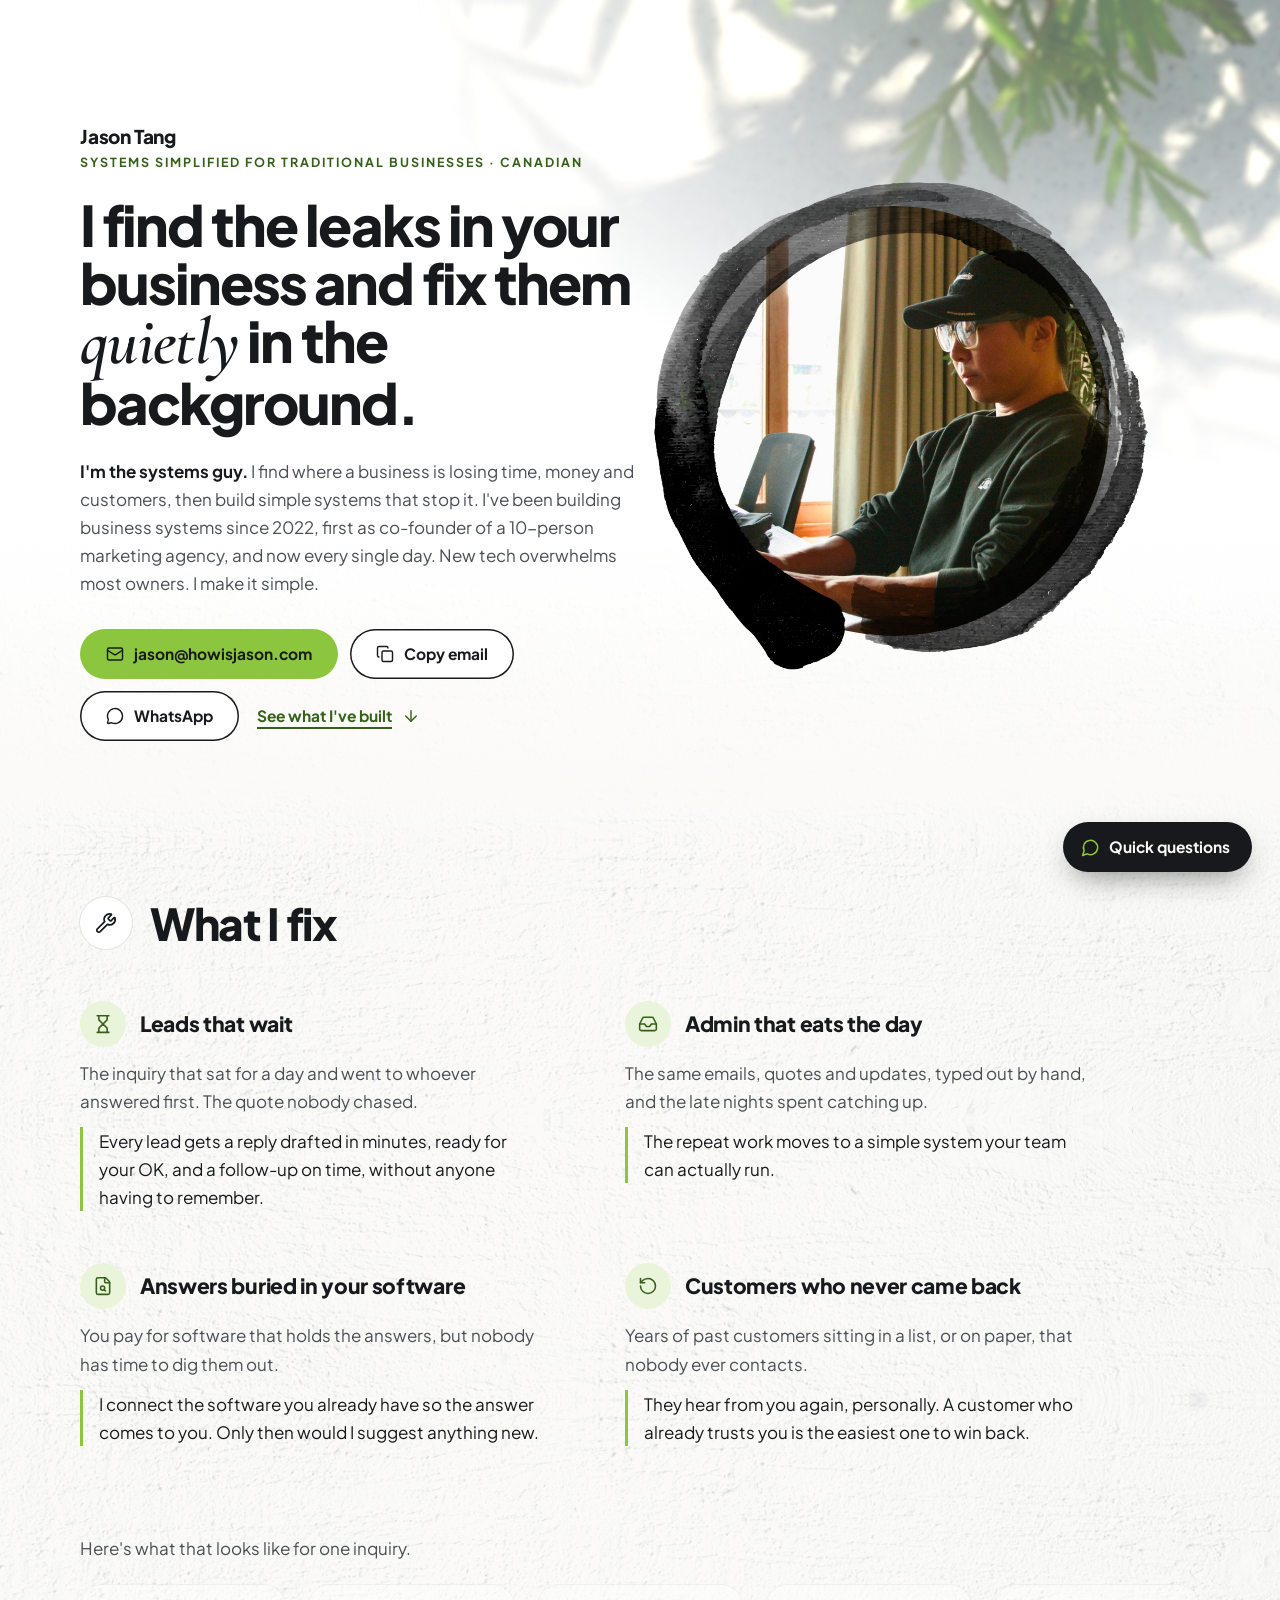
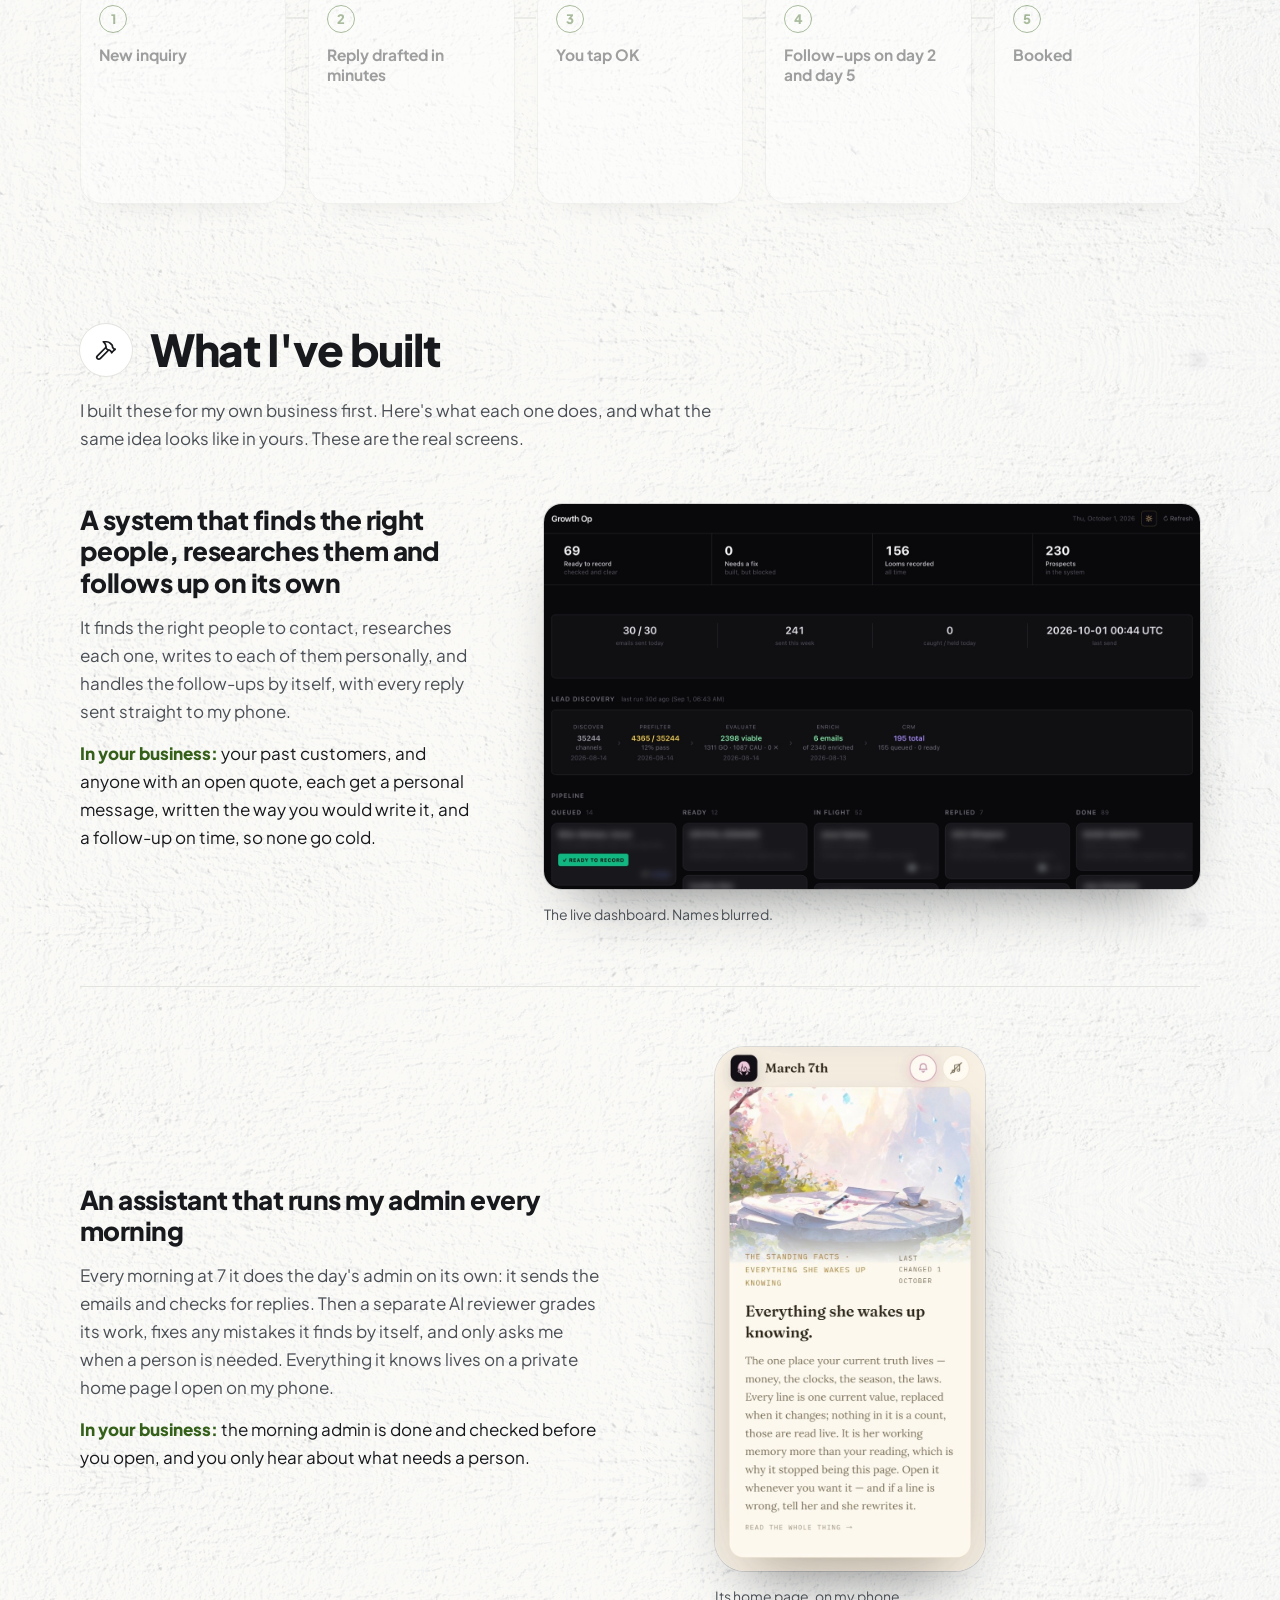
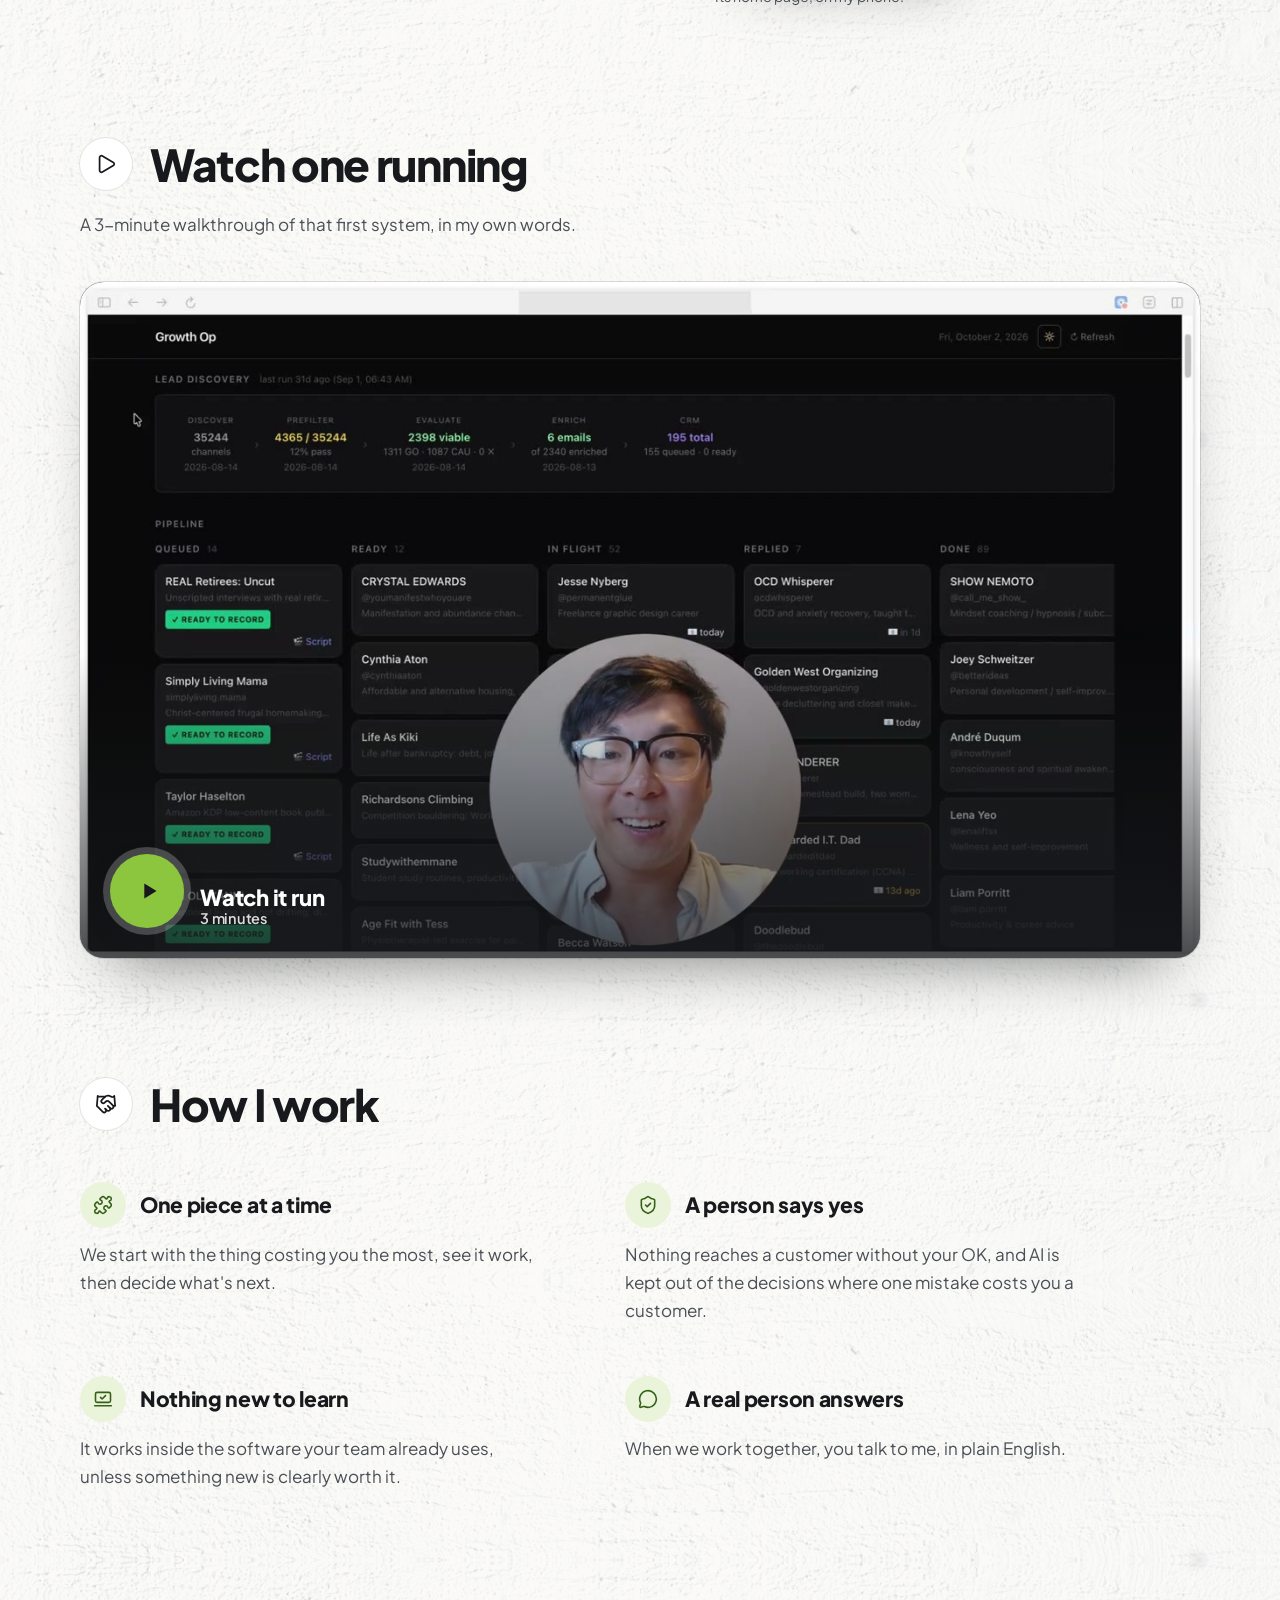
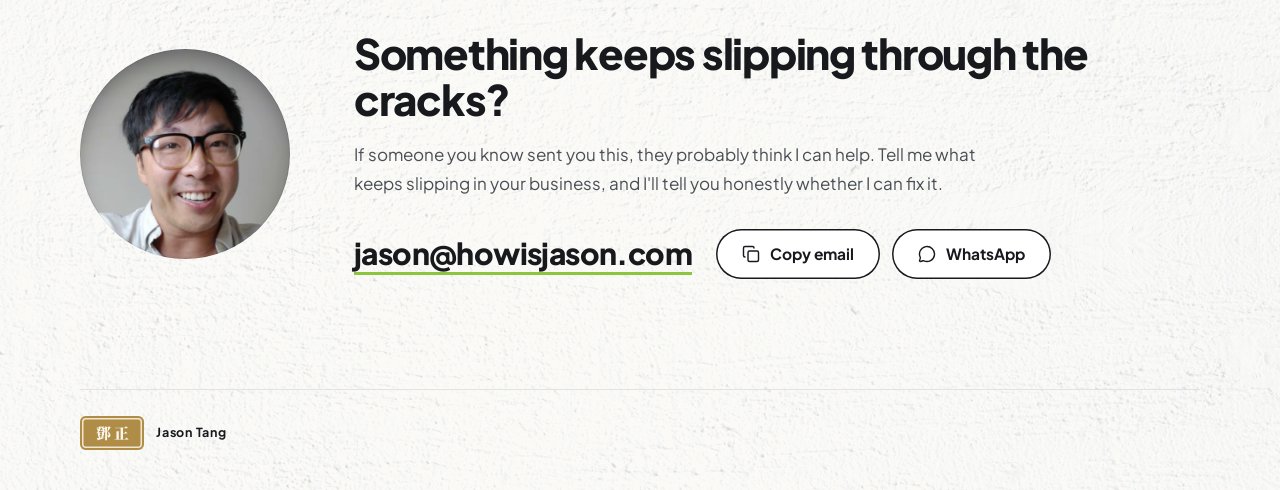
==== commit ff4b9a40: "Page: plainer title with Canadian, no AI at the top, YouTube line and two numbers cut, chat box rena" ====
--- a/index.html
+++ b/index.html
@@ -223,7 +223,7 @@
     text-decoration: underline; text-decoration-color: var(--spring); text-decoration-thickness: 3px; text-underline-offset: 7px; }
 
   /* the footer: the small gold seal signs the page once, beside his name, small and neat.
-     It sits on the left, so the Ask my AI pill in the bottom right corner never covers it. */
+     It sits on the left, so the "Quick questions" pill in the bottom right corner never covers it. */
   footer { margin-top: 88px; }
   footer .wrap { display: flex; justify-content: flex-start; padding: 22px 0 32px; border-top: 1px solid var(--line); }
 
@@ -326,11 +326,11 @@
         <img class="avatar" src="img/jason-face.jpg" width="320" height="320" alt="Jason Tang">
         <div>
           <p class="name">Jason Tang</p>
-          <p class="title eyebrow">Automation Specialist for Traditional Businesses</p>
+          <p class="title eyebrow">Systems simplified for traditional businesses · Canadian</p>
         </div>
       </div>
       <h1>I find the leaks in your business and fix them <span class="old">quietly</span> in the background.</h1>
-      <p class="intro"><strong>I'm the systems guy.</strong> I find where a business is losing time, money and customers, then build simple systems that stop it. I've been building business systems since 2022, first as co-founder of a 10-person marketing agency, and now with AI every single day. AI overwhelms most owners. I make it simple.</p>
+      <p class="intro"><strong>I'm the systems guy.</strong> I find where a business is losing time, money and customers, then build simple systems that stop it. I've been building business systems since 2022, first as co-founder of a 10-person marketing agency, and now every single day. New tech overwhelms most owners. I make it simple.</p>
       <div class="actions">
         <a class="btn go" href="mailto:jason@howisjason.com"><svg class="i" aria-hidden="true" viewBox="0 0 24 24" fill="none" stroke="currentColor" stroke-width="2" stroke-linecap="round" stroke-linejoin="round"><path d="m22 7-8.991 5.727a2 2 0 0 1-2.009 0L2 7"/><rect x="2" y="4" width="20" height="16" rx="2"/></svg>jason@howisjason.com</a>
         <button class="btn soft" type="button" data-copy="jason@howisjason.com"><svg class="i" aria-hidden="true" viewBox="0 0 24 24" fill="none" stroke="currentColor" stroke-width="2" stroke-linecap="round" stroke-linejoin="round"><rect width="14" height="14" x="8" y="8" rx="2" ry="2"/><path d="M4 16c-1.1 0-2-.9-2-2V4c0-1.1.9-2 2-2h10c1.1 0 2 .9 2 2"/></svg><span>Copy email</span></button>
@@ -414,19 +414,17 @@
   <section id="built" aria-labelledby="built-h">
     <div class="wrap">
       <div class="head"><span class="disc plain" aria-hidden="true"><svg class="i" viewBox="0 0 24 24" fill="none" stroke="currentColor" stroke-width="2" stroke-linecap="round" stroke-linejoin="round"><path d="m15 12-9.373 9.373a1 1 0 0 1-3.001-3L12 9"/><path d="m18 15 4-4"/><path d="m21.5 11.5-1.914-1.914A2 2 0 0 1 19 8.172v-.344a2 2 0 0 0-.586-1.414l-1.657-1.657A6 6 0 0 0 12.516 3H9l1.243 1.243A6 6 0 0 1 12 8.485V10l2 2h1.172a2 2 0 0 1 1.414.586L18.5 14.5"/></svg></span><h2 id="built-h">What I've built</h2></div>
-      <p class="lede">My own business helps YouTube creators build paid online communities, so I built these for it first. Here's what each one does, and what the same idea looks like in yours. These are the real screens.</p>
+      <p class="lede">I built these for my own business first. Here's what each one does, and what the same idea looks like in yours. These are the real screens.</p>
 
       <article class="system">
         <div>
           <h3>A system that finds the right people, researches them and follows up on its own</h3>
           <p>It finds the right people to contact, researches each one, writes to each of them personally, and handles the follow-ups by itself, with every reply sent straight to my phone.</p>
           <p class="yours"><b>In your business:</b> your past customers, and anyone with an open quote, each get a personal message, written the way you would write it, and a follow-up on time, so none go cold.</p>
-          <div class="figure">35,244</div>
-          <div class="figure-note">YouTube channels my system searched to find the 195 people worth contacting</div>
         </div>
         <figure class="shot">
           <img src="img/lead-engine.jpg" width="1600" height="939" alt="The system's dashboard: 195 people worth contacting, found by searching 35,244 YouTube channels." loading="lazy">
-          <figcaption>The live dashboard: 35,244 channels in, 195 people worth contacting out. Names blurred.</figcaption>
+          <figcaption>The live dashboard. Names blurred.</figcaption>
         </figure>
       </article>
 
@@ -435,8 +433,6 @@
           <h3>An assistant that runs my admin every morning</h3>
           <p>Every morning at 7 it does the day's admin on its own: it sends the emails and checks for replies. Then a separate AI reviewer grades its work, fixes any mistakes it finds by itself, and only asks me when a person is needed. Everything it knows lives on a private home page I open on my phone.</p>
           <p class="yours"><b>In your business:</b> the morning admin is done and checked before you open, and you only hear about what needs a person.</p>
-          <div class="figure">450+</div>
-          <div class="figure-note">pieces of its work graded by the AI reviewer so far, with mistakes fixed as they were found</div>
         </div>
         <figure class="shot phone">
           <img src="img/assistant-phone.jpg" width="646" height="1255" alt="The assistant's private home page on my phone." loading="lazy">
@@ -509,12 +505,14 @@
   <div class="wrap"><span class="sign"><span class="seal sm" aria-hidden="true"><span>鄧</span><span>正</span></span><span class="who">Jason Tang</span></span></div>
 </footer>
 
-<!-- "Ask my AI" (jason-bot branch). The panel's words make clear it is an AI. -->
-<button class="ask-pill" type="button" aria-controls="ask" aria-expanded="false"><svg viewBox="0 0 24 24" aria-hidden="true"><path d="M7.9 20A9 9 0 1 0 4 16.1L2 22Z"/></svg>Ask my AI</button>
-<div class="ask" id="ask" role="dialog" aria-label="Ask my AI">
+<!-- "Quick questions", the chat box (jason-bot branch; labelled "Ask my AI" until 26 Oct 2026,
+     when three cold readers playing owners all skipped it and J dropped "AI" from the label).
+     The panel's words still make clear it is an AI. -->
+<button class="ask-pill" type="button" aria-controls="ask" aria-expanded="false"><svg viewBox="0 0 24 24" aria-hidden="true"><path d="M7.9 20A9 9 0 1 0 4 16.1L2 22Z"/></svg>Quick questions</button>
+<div class="ask" id="ask" role="dialog" aria-label="Quick questions">
   <div class="ask-head">
     <img src="img/jason-face.jpg" width="320" height="320" alt="">
-    <p><b>Ask my AI</b><small>An AI that knows my work. For anything important, email me.</small></p>
+    <p><b>Quick questions</b><small>Instant answers from an AI that knows my work. For anything real, message me directly.</small></p>
     <button class="ask-close" type="button" aria-label="Close">&times;</button>
   </div>
   <div class="ask-log" aria-live="polite">
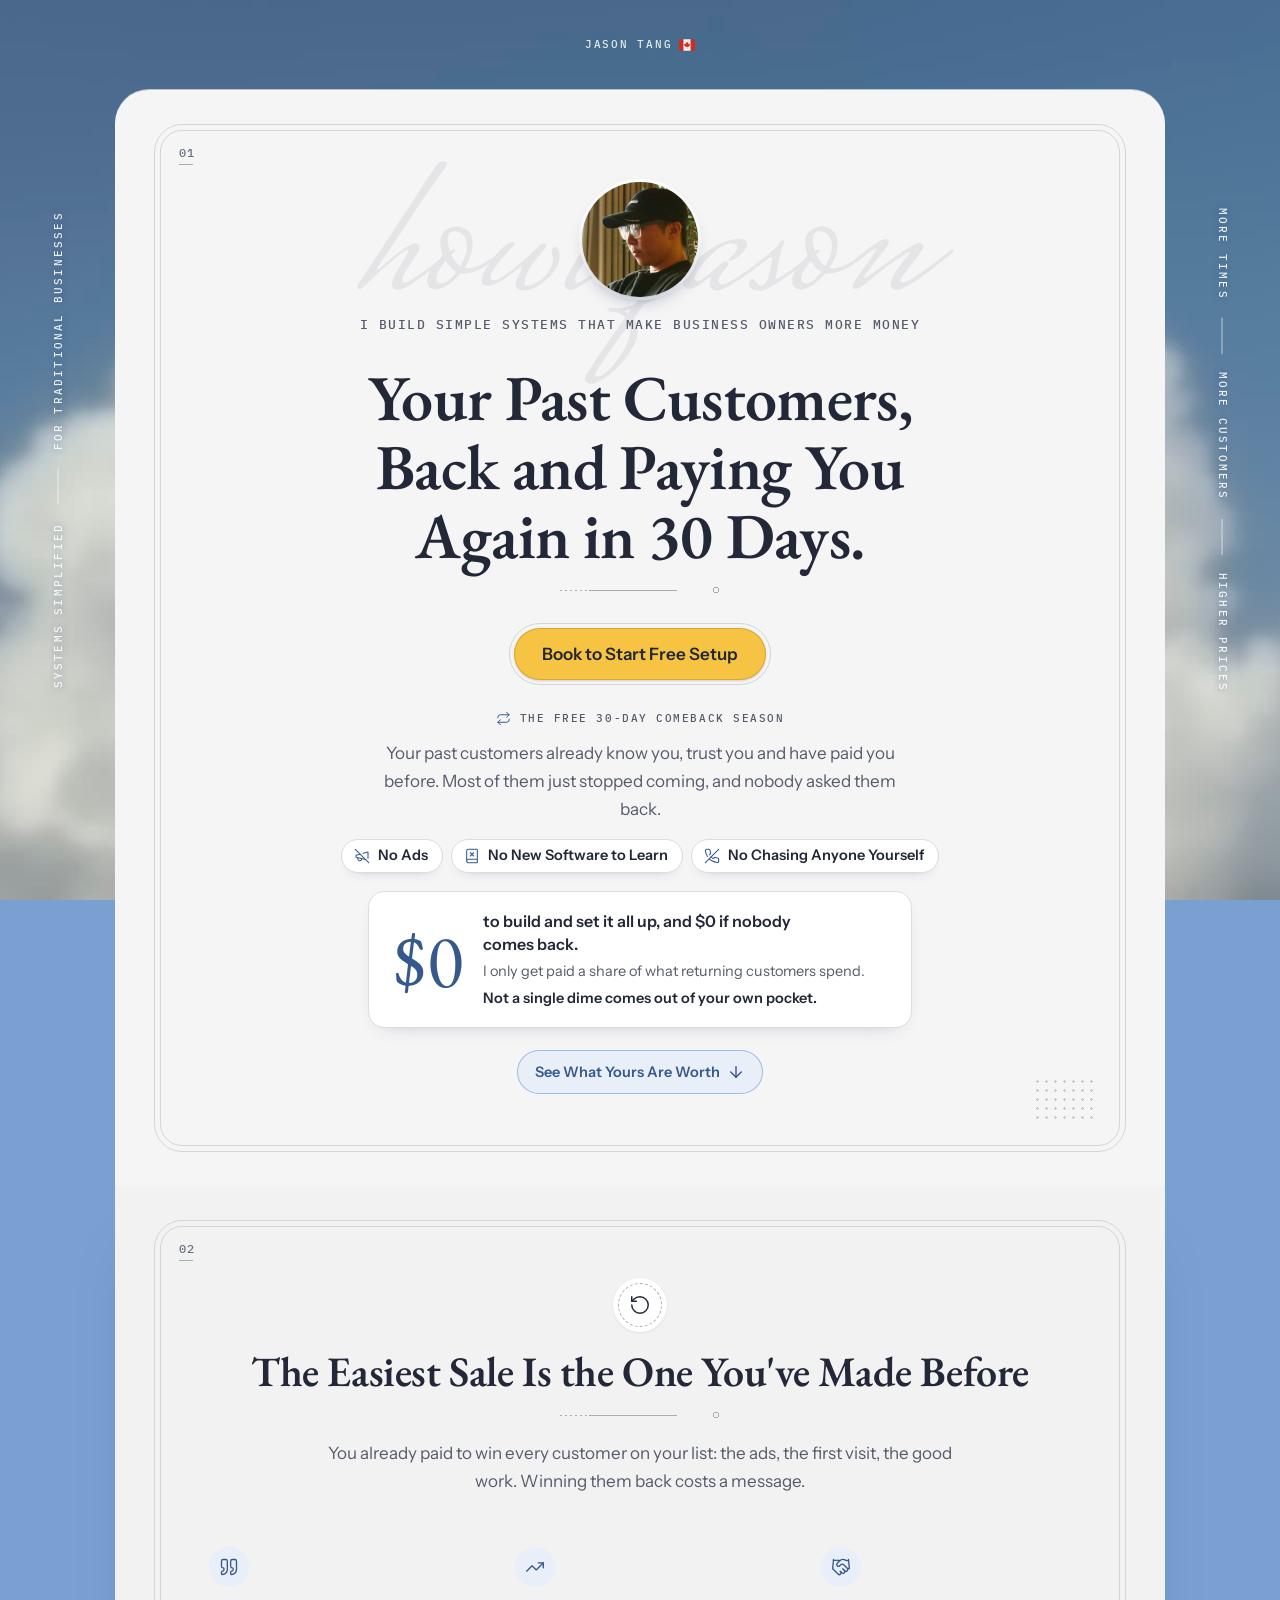
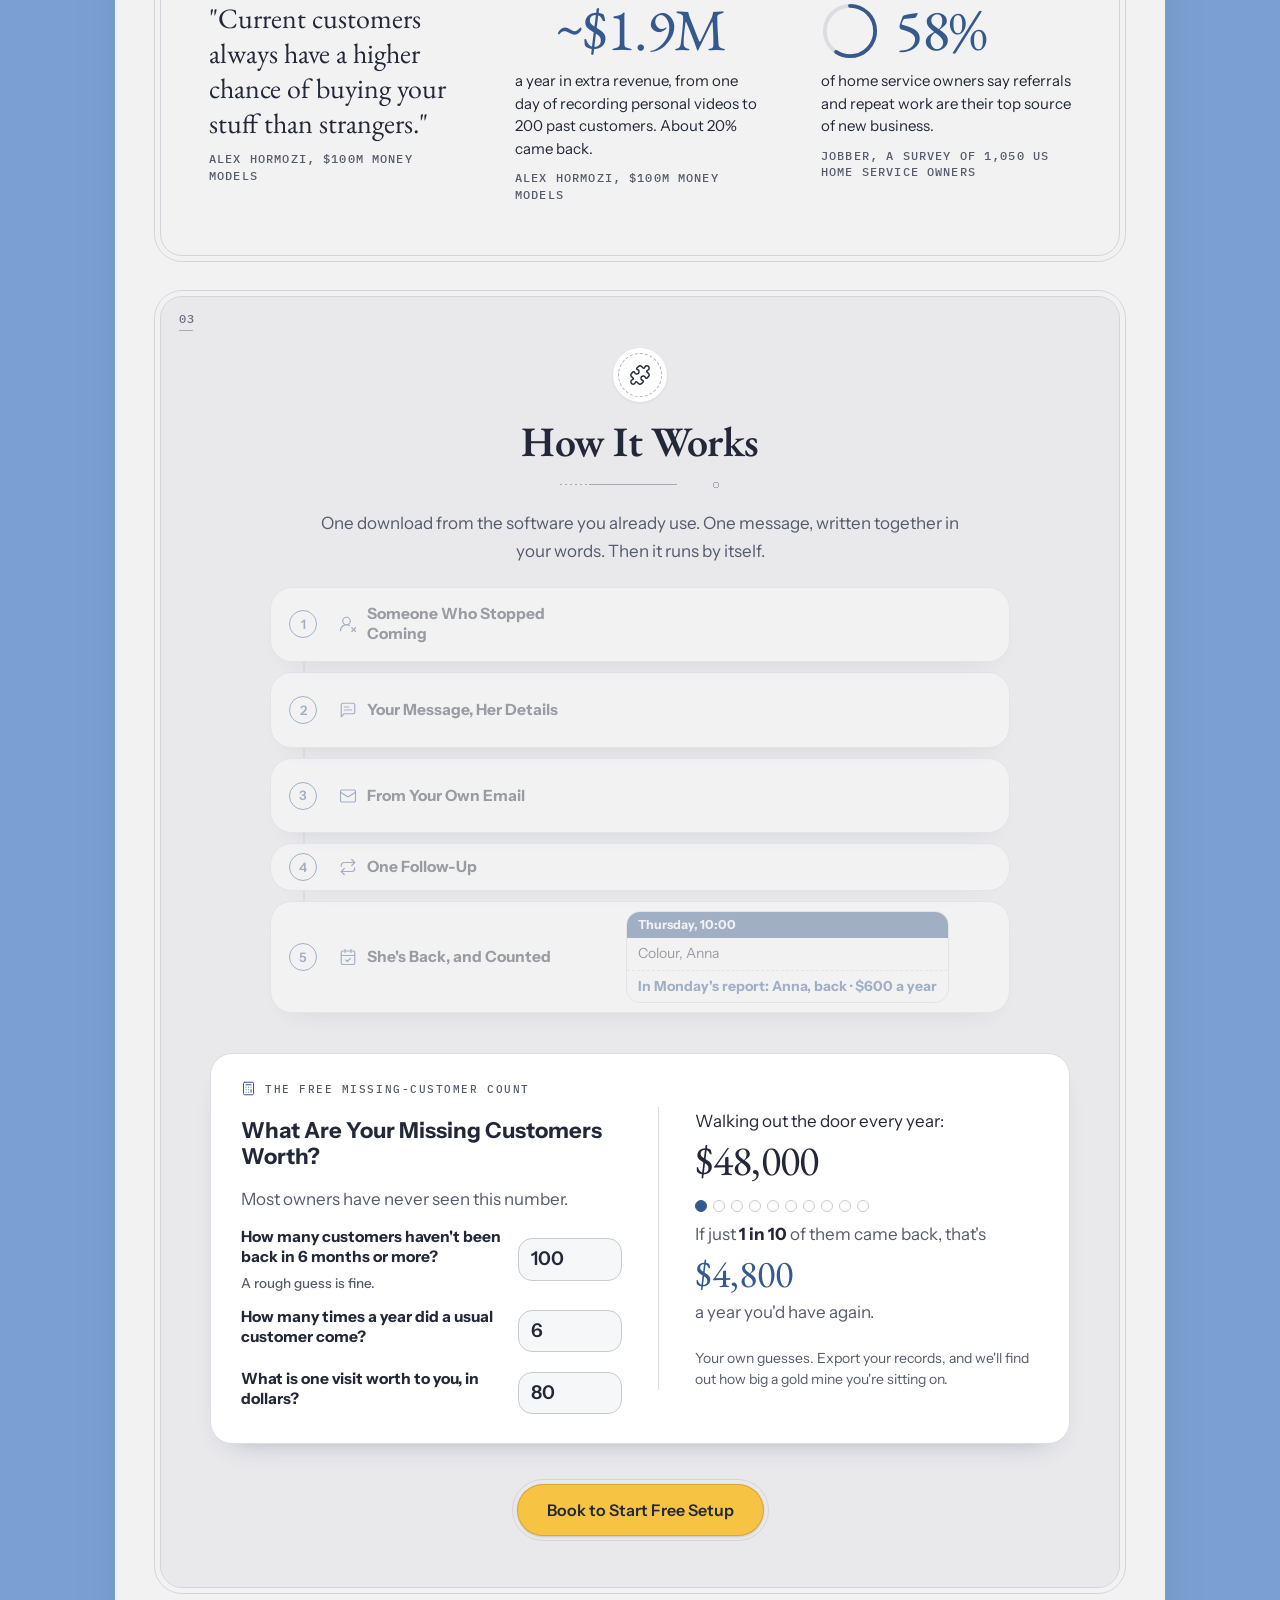
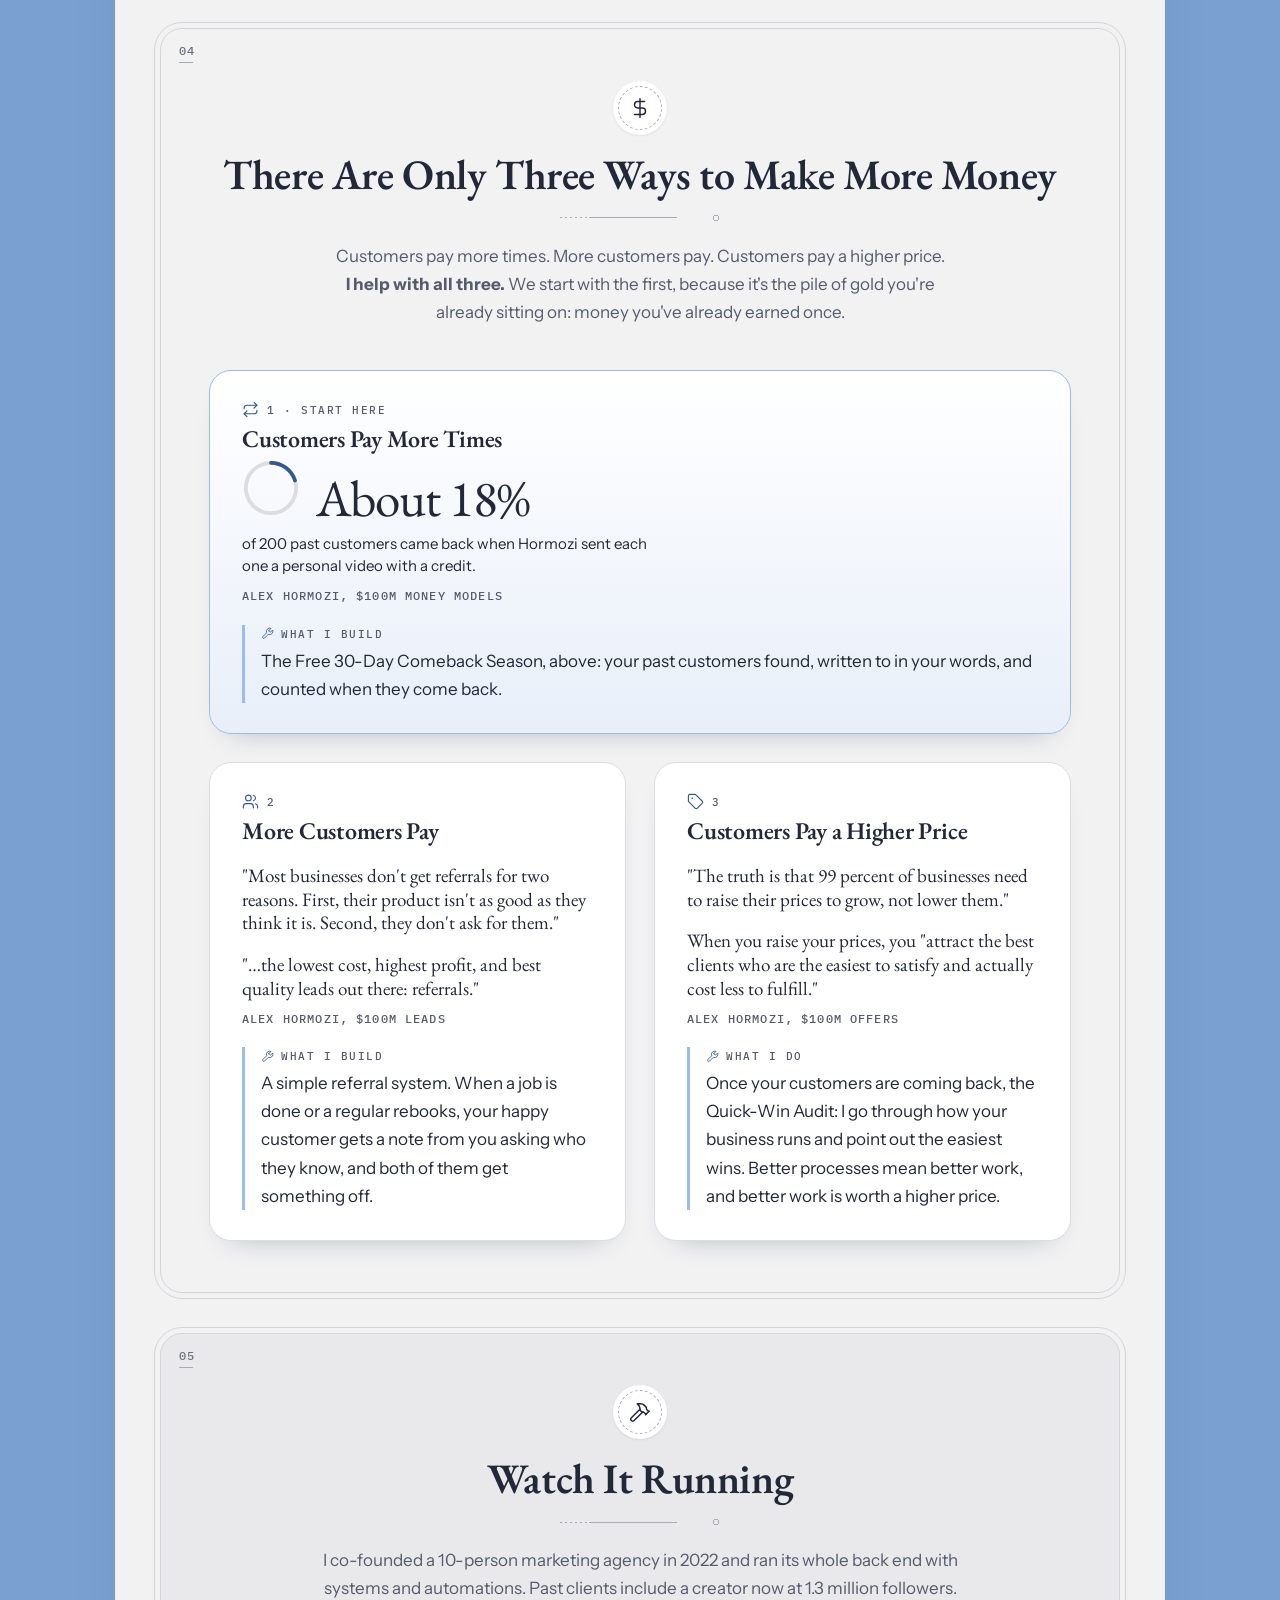
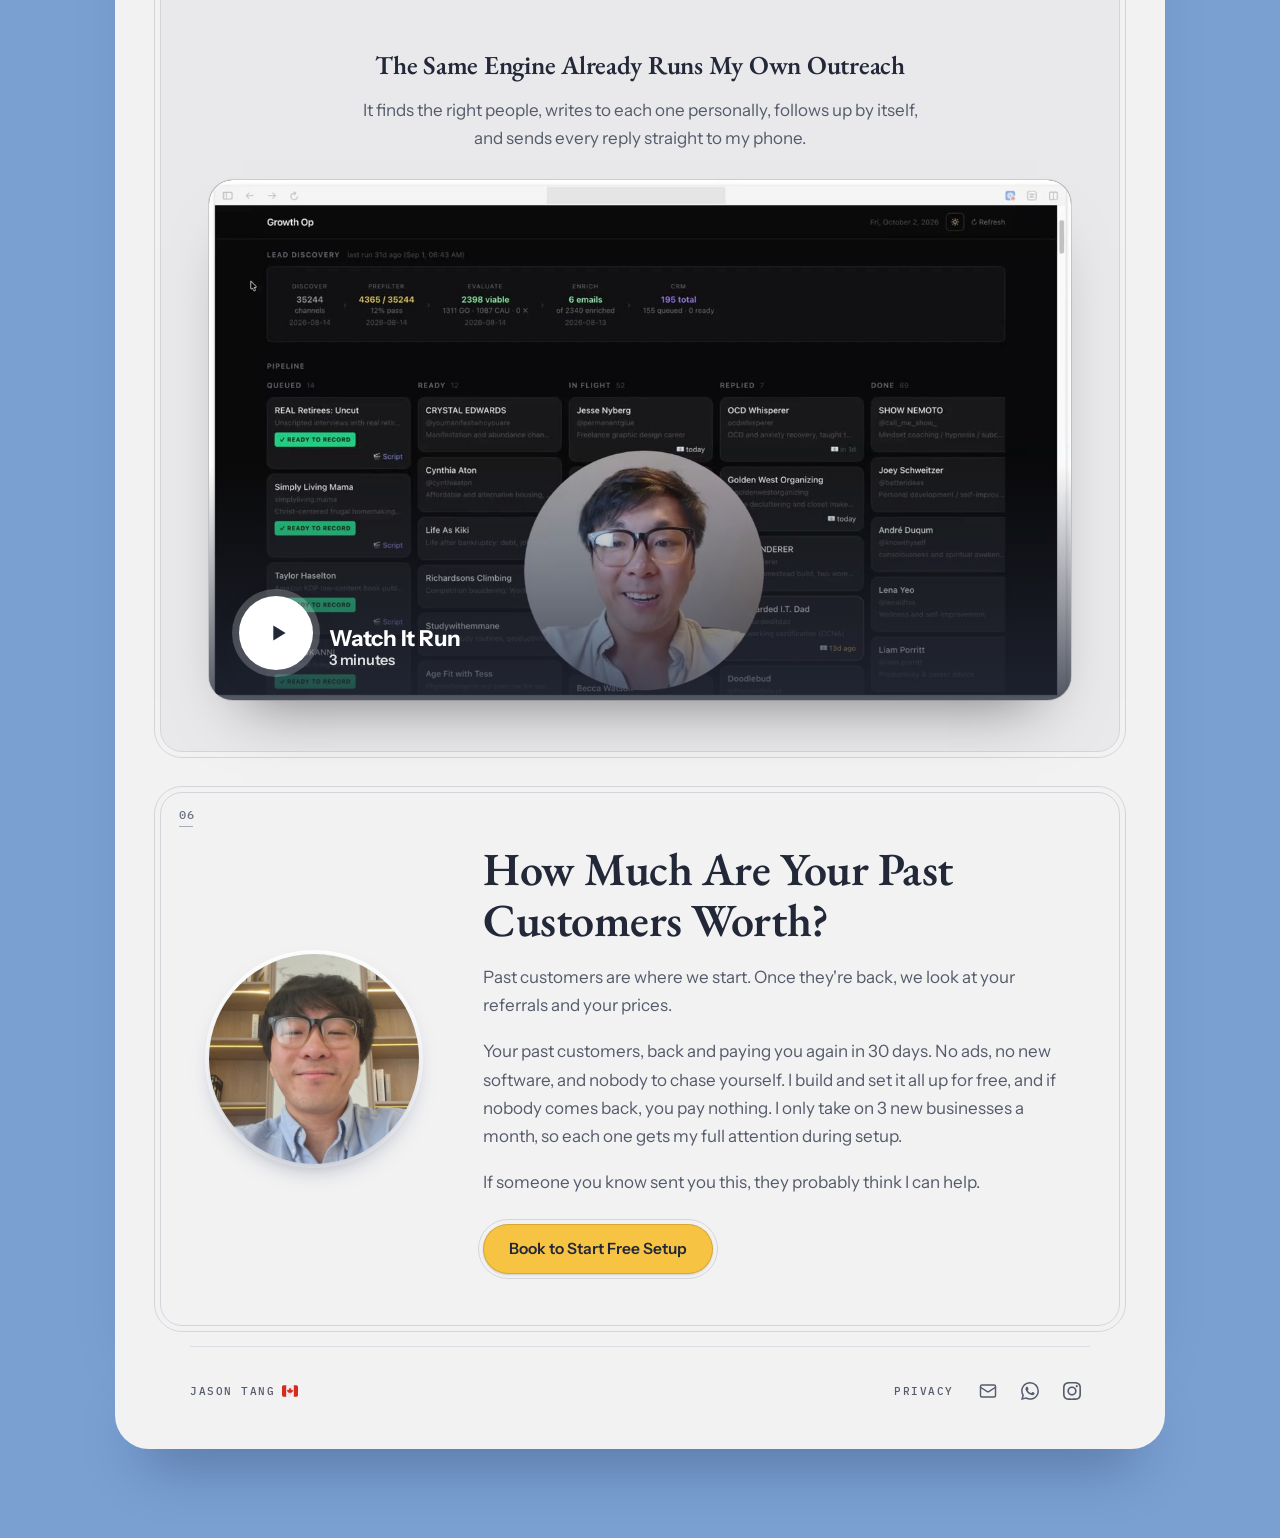
==== commit 5e8e2f92: "The new page goes live (J's word, 10 Nov 2026: "push this to live now"): the offer page, the booking" ====
--- a/index.html
+++ b/index.html
@@ -3,43 +3,29 @@
 <head>
 <meta charset="utf-8">
 <meta name="viewport" content="width=device-width, initial-scale=1">
-<title>Jason Tang, systems for traditional businesses</title>
-<meta name="description" content="I find where a business is leaking time, money and customers, then build simple systems that fix it quietly in the background.">
-<!-- The preview a friend's forwarded link shows in WhatsApp, iMessage and the rest.
-     og:image needs a full address, so it assumes the page lives at howisjason.com. -->
-<meta property="og:title" content="Jason Tang, systems for traditional businesses">
-<meta property="og:description" content="I find where a business is leaking time, money and customers, then build simple systems that fix it quietly in the background.">
+<title>Jason Tang · Get Your Past Customers Back</title>
+<meta name="description" content="I build simple systems that make business owners more money. Step 1: your past customers, back and paying you again in 30 days, with free setup.">
+<meta property="og:type" content="website">
+<meta property="og:title" content="Jason Tang · Get Your Past Customers Back">
+<meta property="og:description" content="I build simple systems that make business owners more money. Step 1: your past customers, back and paying you again in 30 days, with free setup.">
 <meta property="og:image" content="https://howisjason.com/img/jason.jpg">
-<meta property="og:type" content="website">
-<!-- The look is Jason's design kit, Moon Gate (kit/, copied whole from his design-kit repo;
-     kit/assets/SOURCES.md says where every picture came from). This page is the kit's
-     "business dose": the style lives at the top (the ensō door with his photo through it,
-     one leaf shadow kept to the corner); below it, his real screens are the brightest thing.
-     Every colour comes from kit/tokens.css. -->
 <link rel="preconnect" href="https://fonts.googleapis.com">
 <link rel="preconnect" href="https://fonts.gstatic.com" crossorigin>
-<link href="https://fonts.googleapis.com/css2?family=Plus+Jakarta+Sans:wght@400;500;600;700;800&family=Cormorant+Garamond:ital,wght@1,500;1,600&family=Noto+Serif+TC:wght@500;900&display=block" rel="stylesheet">
-<link rel="stylesheet" href="kit/tokens.css">
-<link rel="stylesheet" href="kit/kit.css">
+<link href="https://fonts.googleapis.com/css2?family=EB+Garamond:wght@400;500;600&family=IBM+Plex+Mono:wght@400;500&family=Instrument+Sans:wght@400;500;600&family=Mrs+Saint+Delafield&display=swap" rel="stylesheet">
+<link rel="stylesheet" href="css/base.css">
 <style>
-  /* The page's own layout, on top of the kit. Phones first; the 52rem breakpoint is the
-     desktop layout, which matches the approved still (design-kit/mockups/moon-gate-portfolio/quiet). */
   img { display: block; max-width: 100%; height: auto; }
   a:focus-visible, button:focus-visible, video:focus-visible, textarea:focus-visible { outline: 3px solid var(--leaf); outline-offset: 3px; }
-
-  /* ---------- first screen: name, pitch, the door with his photo, a way to reach him ---------- */
   .hero {
     position: relative; overflow: hidden; padding: 40px 0 48px; --s: .6;
     background: linear-gradient(to bottom, var(--paper) 62%, var(--wall-clear));
   }
-  /* the one soft leaf shadow, anchored to the top right corner whatever the screen width;
-     on phones it is drawn smaller and fainter, so it stays off the headline */
   .hero .gate-shadow.corner { left: auto; right: -198px; width: 900px; height: 600px; opacity: .45; }
   .hero .gate-fade { height: 240px; background: linear-gradient(to bottom, var(--wall-clear), color-mix(in srgb, var(--wall) 90%, transparent) 70%, var(--wall-clear)); }
-  /* phones: one column in reading order, the door between the headline and the intro */
   .hero-grid { position: relative; display: flex; flex-direction: column; }
   .hero-text { display: contents; }
-  .who { order: 1; } .hero h1 { order: 2; } .hero .door { order: 3; } .intro { order: 4; } .hero .actions { order: 5; }
+  .who { order: 1; } .hero h1 { order: 2; } .hero .actions { order: 3; } .hero .door { order: 4; } .intro { order: 5; }  
+  .hero .actions-calc { order: 6; }
   .avatar { display: none; }
   .name { font-weight: 800; font-size: var(--t-lead); letter-spacing: -.01em; line-height: 1.3; }
   .hero .title { margin-top: 4px; line-height: 1.45; }
@@ -47,14 +33,10 @@
   .intro { color: var(--ink-2); max-width: 560px; }
   .intro strong { color: var(--ink); font-weight: 700; }
   .actions { display: flex; flex-wrap: wrap; gap: 12px; align-items: center; margin-top: 28px; }
-  /* the door: the kit's ensō at a scale --s of its 560px drawing, never transformed,
-     so the ink still multiplies onto the photo and the wall */
   .hero .door { position: relative; left: auto; top: auto; margin: 30px auto 34px; flex: none; width: calc(560px * var(--s)); height: calc(560px * var(--s)); }
   .hero .door-through { left: calc(31px * var(--s)); top: calc(16px * var(--s)); width: calc(500px * var(--s)); height: calc(500px * var(--s)); overflow: hidden; }
   .hero .door-through > img.photo { transform: scale(1.093); transform-origin: 50% 34%; }
   .hero .door-enso { left: calc(-108px * var(--s)); top: calc(-268px * var(--s)); width: calc(772px * var(--s)); height: calc(1092px * var(--s)); }
-
-  /* ---------- sections ---------- */
   main section { padding-top: 72px; }
   main section.first { padding-top: 24px; }
   .head { margin-bottom: 0; gap: 14px; }
@@ -62,8 +44,6 @@
   .head .disc.plain { width: 44px; height: 44px; }
   .head .disc.plain svg { width: 20px; height: 20px; }
   .lede { margin-top: 18px; color: var(--ink-2); max-width: 660px; }
-
-  /* what I fix and how I work: on the wall, no boxes; the icon sits on the heading's line */
   .fixes, .ways { display: grid; gap: 36px; margin-top: 36px; }
   .fix, .ways > div { display: grid; grid-template-columns: auto 1fr; column-gap: 14px; align-items: center; align-content: start; }
   .fix > :not(.badge):not(h3), .ways > div > :not(.badge):not(h3) { grid-column: 1 / -1; }
@@ -72,24 +52,14 @@
   .fix h3, .ways h3 { font-size: 19px; line-height: 1.25; font-weight: 800; letter-spacing: -.015em; }
   .fix p, .ways p { margin-top: 12px; color: var(--ink-2); }
   .fix .cure { color: var(--ink); padding-left: 16px; border-left: 3px solid var(--spring); }
-
-  /* ---------- one inquiry, step by step ----------
-     The motion IS the explanation (the research Jason approved): the five steps light
-     up one after another, slowly, using only fades and a highlight that moves along.
-     No sliding, bouncing, glow or 3D. One 14 s loop: the steps arrive over ~9.5 s,
-     everything holds for ~3 s (the pause), then it all dims and starts again.
-     The base styles below ARE the finished picture, so with no animation (reduced
-     motion, or a browser that skips it) the reader sees all five steps, still.
-     The script at the bottom pauses it while it is off-screen. */
   .flow-lead { color: var(--ink-2); margin-top: 56px; }
   .flow { display: grid; gap: 24px; max-width: 60rem; margin-top: 20px; }
   .flow-step {
     position: relative; background: var(--paper); border: 1.5px solid var(--line); border-radius: 22px;
     padding: 18px 18px 20px; box-shadow: 0 18px 30px -26px var(--shade);
-    animation: 14s ease-in-out infinite both;
+    animation: 9.33s ease-in-out infinite both;
   }
   .flow-step:last-child { border-color: var(--spring); background: var(--spring-wash); }
-  /* the thin line joining each step to the one before it (vertical on phones) */
   .flow-step + .flow-step::before {
     content: ""; position: absolute; background: var(--line-2);
     left: 26px; top: calc(-24px - 1.5px); width: 2px; height: 24px;
@@ -99,8 +69,8 @@
     border: 1.5px solid var(--leaf); color: var(--leaf); font-size: 13px; font-weight: 800; line-height: 1;
   }
   .flow-name { font-weight: 700; font-size: var(--t-ui); line-height: 1.3; margin: 12px 0; }
-  .flow-say { font-size: 14.5px; line-height: 1.45; animation: 14s ease-in-out infinite both; }
-  .flow-say span { animation: 14s ease-in-out infinite both; }
+  .flow-say { font-size: 14.5px; line-height: 1.45; animation: 9.33s ease-in-out infinite both; }
+  .flow-say span { animation: 9.33s ease-in-out infinite both; }
   .bubble { background: var(--wall); border: 1px solid var(--line); border-radius: 14px; padding: 10px 12px; }
   .bubble small { display: block; color: var(--ink-2); font-size: var(--t-label); font-weight: 700; margin-bottom: 2px; }
   .bubble.reply { border-left: 3px solid var(--spring); }
@@ -108,7 +78,7 @@
     display: inline-flex; align-items: center; gap: 6px; height: 34px; padding: 0 16px;
     border: 1.5px solid var(--spring); border-radius: var(--r-pill);
     font-weight: 800; background: var(--spring); color: var(--ink);
-    animation: 14s ease-in-out infinite both;
+    animation: 9.33s ease-in-out infinite both;
   }
   .ok svg { width: 15px; height: 15px; }
   .chips { display: flex; flex-wrap: wrap; gap: 6px; }
@@ -116,11 +86,7 @@
   .slot { background: var(--paper); border: 1px solid var(--line); border-radius: 14px; overflow: hidden; max-width: 11rem; font-size: var(--t-small); }
   .slot b { display: block; background: var(--leaf); color: var(--paper); font-size: var(--t-label); font-weight: 700; padding: 5px 12px; }
   .slot span { display: block; padding: 8px 12px 10px; }
-
-  /* Who arrives when, as a share of the 14 s loop. Step 1 at 2%, 2 at 16%, 3 at 30%,
-     4 at 44% (its second chip at 55%), 5 at 66%; all hold to 88%, dim by 95%.
-     A step is dim before it arrives, highlighted while it is the current one,
-     and plain once the next one takes over. */
+  .slot .counted { padding-top: 0; color: var(--leaf); font-weight: 700; border-top: 1px dashed var(--line); padding-top: 8px; }
   .flow-step:nth-child(1) { animation-name: flow-c1; }
   .flow-step:nth-child(2) { animation-name: flow-c2; }
   .flow-step:nth-child(3) { animation-name: flow-c3; }
@@ -137,8 +103,7 @@
   .flow-step:nth-child(4) .chip:nth-child(1) { animation-name: flow-t4; }
   .flow-step:nth-child(4) .chip:nth-child(2) { animation-name: flow-t4b; }
   .flow-step:nth-child(5) .flow-say { animation-name: flow-t5; }
-  .flow .chip { animation: 14s ease-in-out infinite both; }
-
+  .flow .chip { animation: 9.33s ease-in-out infinite both; }
   @keyframes flow-c1 { 0%, 2% { opacity: .4; border-color: var(--line); background: var(--paper); } 6%, 16% { opacity: 1; border-color: var(--spring); background: var(--spring-wash); } 20%, 88% { opacity: 1; border-color: var(--line); background: var(--paper); } 95%, 100% { opacity: .4; border-color: var(--line); background: var(--paper); } }
   @keyframes flow-c2 { 0%, 16% { opacity: .4; border-color: var(--line); background: var(--paper); } 20%, 30% { opacity: 1; border-color: var(--spring); background: var(--spring-wash); } 34%, 88% { opacity: 1; border-color: var(--line); background: var(--paper); } 95%, 100% { opacity: .4; border-color: var(--line); background: var(--paper); } }
   @keyframes flow-c3 { 0%, 30% { opacity: .4; border-color: var(--line); background: var(--paper); } 34%, 44% { opacity: 1; border-color: var(--spring); background: var(--spring-wash); } 48%, 88% { opacity: 1; border-color: var(--line); background: var(--paper); } 95%, 100% { opacity: .4; border-color: var(--line); background: var(--paper); } }
@@ -155,17 +120,10 @@
   @keyframes flow-t4 { 0%, 44% { opacity: 0; } 48%, 88% { opacity: 1; } 95%, 100% { opacity: 0; } }
   @keyframes flow-t4b { 0%, 55% { opacity: 0; } 59%, 88% { opacity: 1; } 95%, 100% { opacity: 0; } }
   @keyframes flow-t5 { 0%, 66% { opacity: 0; } 70%, 88% { opacity: 1; } 95%, 100% { opacity: 0; } }
-
   .flow.is-paused .flow-step, .flow.is-paused .flow-step * { animation-play-state: paused; }
-  /* PHONES ONLY (measured 4 Oct: the page ran 9.3 phone screens and the first picture sat
-     4 screens down). Three changes, all undone at the 52rem breakpoint:
-     the diagram shows one step at a time in one card-sized space instead of a 5-card tower,
-     the "fix" lines under each problem give way to the diagram that shows the fix,
-     and each system leads with its picture so a screen never passes without one. */
   @media (max-width: 51.99rem) {
     .fix .cure { display: none; }
-    .system > .shot { order: -1; }
-    .play-text { display: none; } /* on a phone the words would sit on his face; the button alone is enough */
+    .play-text { display: none; } 
   }
   @media (max-width: 51.99rem) and (prefers-reduced-motion: no-preference) {
     .flow { grid-template-columns: 1fr; gap: 0; }
@@ -182,12 +140,9 @@
   @keyframes flow-m3 { 0%, 31% { opacity: 0; } 33%, 45% { opacity: 1; } 47%, 100% { opacity: 0; } }
   @keyframes flow-m4 { 0%, 45% { opacity: 0; } 47%, 67% { opacity: 1; } 69%, 100% { opacity: 0; } }
   @keyframes flow-m5 { 0%, 67% { opacity: 0; } 69%, 96% { opacity: 1; } 99%, 100% { opacity: 0; } }
-
   @media (prefers-reduced-motion: reduce) {
     .flow-step, .flow-step * { animation: none !important; }
   }
-
-  /* ---------- what I've built: daylight; his real screens are the brightest thing ---------- */
   .system { display: grid; gap: 22px; padding: 40px 0; border-top: 1px solid var(--line); }
   .system:first-of-type { border-top: 0; padding-top: 36px; }
   .system h3 { font-size: 22px; line-height: 1.22; font-weight: 800; letter-spacing: -.02em; }
@@ -198,8 +153,6 @@
   .figure-note { font-size: 15px; line-height: 1.5; margin-top: 10px; max-width: 300px; color: var(--ink); }
   .phone { max-width: 16rem; }
   .phone img { border-radius: 30px; }
-
-  /* the video, and its cover: a big play button over a smiling frame. It hides once the video starts. */
   .video-wrap { position: relative; margin-top: 32px; }
   .video { display: block; width: 100%; height: auto; background: var(--ink); border-radius: 24px; box-shadow: var(--sh-shot); }
   .play { position: absolute; inset: 0; display: flex; align-items: flex-end; gap: 16px; padding: clamp(16px, 3vw, 30px);
@@ -213,20 +166,14 @@
   .play-text { font-size: 22px; font-weight: 800; line-height: 1.2; letter-spacing: -.01em; }
   .play-text small { display: block; font-size: 14.5px; font-weight: 600; opacity: .85; }
   .video-wrap.is-playing .play { display: none; }
-
-  /* ---------- the close ---------- */
   .talk { display: grid; gap: 28px; }
   .window.hello { width: 150px; height: 150px; }
   .talk h2 { font-size: 30px; line-height: 1.1; font-weight: 800; letter-spacing: -.03em; }
   .talk p { margin-top: 18px; color: var(--ink-2); max-width: 640px; }
   .email { font-size: clamp(22px, 4.6vw, 30px); font-weight: 800; letter-spacing: -.02em; word-break: break-word; margin-right: 12px;
     text-decoration: underline; text-decoration-color: var(--spring); text-decoration-thickness: 3px; text-underline-offset: 7px; }
-
-  /* the footer: the small gold seal signs the page once, beside his name, small and neat.
-     It sits on the left, so the "Quick questions" pill in the bottom right corner never covers it. */
   footer { margin-top: 88px; }
   footer .wrap { display: flex; justify-content: flex-start; padding: 22px 0 32px; border-top: 1px solid var(--line); }
-
   @media (min-width: 52rem) {
     .hero { padding: 124px 0 116px; --s: .66; }
     .hero .gate-shadow.corner { right: -360px; width: 1760px; height: 1173px; opacity: .6; }
@@ -248,7 +195,7 @@
     .flow-lead { margin-top: 88px; }
     .flow { grid-template-columns: repeat(5, 1fr); gap: 22px; max-width: none; margin-top: 22px; }
     .flow-step + .flow-step::before { left: calc(-22px - 1.5px); top: 32px; width: 22px; height: 2px; }
-    .system { grid-template-columns: minmax(0, 400px) 1fr; gap: 64px; align-items: start; padding: 60px 0; }
+    .system { gap: 64px; align-items: start; padding: 60px 0; }
     .system:first-of-type { padding-top: 52px; }
     .system h3 { font-size: 26px; }
     .figure { font-size: 64px; margin-top: 30px; }
@@ -267,56 +214,107 @@
     .hero { --s: .86; }
     .hero-grid { justify-content: start; }
   }
-
-  /* ---------- "Ask my AI": the chat box (jason-bot branch, 12 Oct 2026) ----------
-     A small pill in the corner opens a panel; on phones the panel is a bottom sheet.
-     It talks to the jason-bot worker (bot/worker/), which holds the API key and the caps.
-     The answers come from an AI, and the panel says so in its header. */
-  .ask-pill { position: fixed; right: 16px; bottom: 16px; z-index: 40; display: inline-flex; align-items: center; gap: 9px;
-    height: 50px; padding: 0 22px 0 18px; border: 0; border-radius: var(--r-pill); cursor: pointer;
-    font: 700 var(--t-ui)/1 var(--sans); color: var(--wall); background: var(--ink);
-    box-shadow: 0 12px 30px -10px color-mix(in srgb, var(--ink) 55%, transparent); }
-  .ask-pill:hover { background: color-mix(in srgb, var(--ink) 86%, var(--paper)); }
-  .ask-pill svg { width: 19px; height: 19px; color: var(--spring); fill: none; stroke: currentColor; stroke-width: 1.9; stroke-linecap: round; stroke-linejoin: round; }
-  .ask-open .ask-pill { display: none; }
-  .ask { position: fixed; z-index: 50; right: 16px; bottom: 16px; width: min(23rem, calc(100vw - 2rem)); height: min(36rem, calc(100dvh - 2rem));
-    display: none; flex-direction: column; background: var(--wall); border-radius: 24px; overflow: hidden;
-    box-shadow: 0 0 0 1px var(--line), 0 30px 60px -24px color-mix(in srgb, var(--ink) 45%, transparent); }
-  .ask-open .ask { display: flex; }
-  .ask-head { display: flex; align-items: center; gap: 12px; padding: 12px 12px 12px 16px; border-bottom: 1px solid var(--line); background: var(--paper); }
-  .ask-head img { width: 40px; height: 40px; border-radius: 50%; object-fit: cover; flex: none; }
-  .ask-head p { line-height: 1.3; }
-  .ask-head b { font-weight: 800; }
-  .ask-head small { display: block; color: var(--ink-2); font-size: 13px; }
-  .ask-close { margin-left: auto; flex: none; width: 36px; height: 36px; border: 0; border-radius: 50%; background: transparent; color: var(--ink-2); cursor: pointer; font-size: 22px; line-height: 1; }
-  .ask-close:hover { background: var(--spring-wash); color: var(--ink); }
-  .ask-log { flex: 1; overflow-y: auto; padding: 16px; display: flex; flex-direction: column; gap: 10px; }
-  .ask-msg { max-width: 88%; padding: 9px 13px; border-radius: 16px; font-size: 15px; line-height: 1.45; white-space: pre-wrap; overflow-wrap: anywhere; }
-  .ask-msg.bot { align-self: flex-start; background: var(--paper); border: 1px solid var(--line); border-left: 3px solid var(--spring); }
-  .ask-msg.you { align-self: flex-end; background: var(--ink); color: var(--wall); }
-  .ask-msg.note { align-self: center; max-width: 100%; color: var(--ink-2); font-size: 13.5px; text-align: center; padding: 3px 8px; }
-  .ask-msg.wait { color: var(--ink-2); }
-  .ask-chips { display: flex; flex-wrap: wrap; gap: 6px; }
-  .ask-chips button { font: 600 13.5px/1.35 var(--sans); color: var(--leaf); background: var(--paper); border: 1px solid var(--line); border-radius: var(--r-pill); padding: 7px 13px; cursor: pointer; text-align: left; }
-  .ask-chips button:hover { border-color: var(--spring); background: var(--spring-wash); }
-  .ask-form { display: flex; gap: 8px; align-items: flex-end; padding: 12px; border-top: 1px solid var(--line); background: var(--paper); }
-  .ask-form textarea { flex: 1; resize: none; font: 400 16px/1.4 var(--sans); color: var(--ink); background: var(--wall);
-    border: 1px solid var(--line-2); border-radius: 20px; padding: 9px 14px; max-height: 7.5rem; }
-  .ask-form textarea::placeholder { color: var(--ink-3); }
-  .ask-form button { flex: none; font: 700 var(--t-ui)/1 var(--sans); color: var(--wall); background: var(--ink); border: 0; border-radius: var(--r-pill); height: 42px; padding: 0 18px; cursor: pointer; }
-  .ask-form button:disabled { opacity: .5; cursor: default; }
+  .callout { order: 1; margin-top: 22px; font-weight: 700; color: var(--leaf); font-size: var(--t-lead); line-height: 1.3; }
+  .hero h1 { margin-top: 10px; }
+  .offer-name { display: inline-block; margin-bottom: 6px; font-size: 13px; font-weight: 800; letter-spacing: .06em; text-transform: uppercase; color: var(--leaf); }
+  .guar { margin-top: 18px; padding: 12px 16px; border-left: 4px solid var(--spring); background: var(--spring-wash); border-radius: 0 14px 14px 0; font-weight: 700; color: var(--ink); max-width: 560px; }
+  .stats { display: grid; gap: 40px; margin-top: 40px; }
+  .stats .figure { margin-top: 0; white-space: nowrap; font-size: clamp(44px, 4.6vw, 60px); }
+  .stats .figure-note { max-width: 360px; }
+  .quote { font-size: clamp(22px, 2.6vw, 28px); line-height: 1.25; font-weight: 800; letter-spacing: -.02em; max-width: 440px; }
+  .src { margin-top: 10px; font-size: 13px; line-height: 1.45; color: var(--ink-3); max-width: 340px; }
+  .calc { display: grid; gap: 28px; margin-top: 36px; background: var(--paper); border: 1.5px solid var(--line); border-radius: 22px; padding: 22px; box-shadow: 0 18px 30px -26px var(--shade); max-width: 980px; }
+  .calc label { display: grid; gap: 8px; font-weight: 700; font-size: var(--t-ui); line-height: 1.3; }
+  .calc label small { font-weight: 500; color: var(--ink-2); font-size: 13.5px; }
+  .calc input { font: inherit; font-size: 22px; font-weight: 800; width: 100%; max-width: 12rem; padding: 10px 14px; border: 1.5px solid var(--line-2); border-radius: 14px; background: var(--wall); color: var(--ink); }
+  .calc input:focus-visible { outline: 3px solid var(--leaf); outline-offset: 2px; }
+  .calc-inputs { display: grid; gap: 20px; }
+  .calc-out { border-top: 1px solid var(--line); padding-top: 20px; }
+  .calc-out .figure { margin-top: 4px; }
+  .calc-out .if { margin-top: 14px; color: var(--ink-2); max-width: 30rem; }
+  .calc-out .if b { color: var(--ink); }
+  .calc-note { margin-top: 14px; font-size: 13px; color: var(--ink-3); max-width: 30rem; }
+  .three { display: grid; gap: 24px; margin-top: 44px; }
+  .way3 { background: var(--paper); border: 1.5px solid var(--line); border-radius: 22px; padding: 24px; box-shadow: 0 18px 30px -26px var(--shade); }
+  .way3.first { border: 2px solid var(--spring); background: var(--spring-wash); }
+  .way3 .k { font-size: 13px; font-weight: 800; letter-spacing: .06em; text-transform: uppercase; color: var(--leaf); }
+  .way3 h3 { margin-top: 6px; font-size: 24px; line-height: 1.2; font-weight: 800; letter-spacing: -.02em; }
+  .way3 .figure { margin-top: 18px; font-size: clamp(40px, 4vw, 54px); }
+  .way3 .figure-note { max-width: 420px; }
+  .way3 .quote { margin-top: 18px; font-size: 19px; max-width: 460px; }
+  .build { margin-top: 20px; padding-left: 16px; border-left: 3px solid var(--spring); }
+  .build b { display: block; font-size: 13px; font-weight: 800; letter-spacing: .06em; text-transform: uppercase; color: var(--leaf); margin-bottom: 4px; }
+  .build p { color: var(--ink); }
+  .build p + p { margin-top: 8px; color: var(--ink-2); }
+  .tbd { display: inline-block; padding: 0 8px; border: 1.5px dashed var(--leaf); border-radius: 8px; color: var(--leaf); font-weight: 800; }
+  .story { margin-top: 14px; color: var(--ink-2); max-width: 460px; }
   @media (min-width: 52rem) {
-    .ask-pill { right: 28px; bottom: 28px; }
-  }
-  @media (max-width: 40rem) {
-    .ask { right: 0; bottom: 0; width: 100%; height: 88dvh; border-radius: 24px 24px 0 0; }
-    footer { padding-bottom: 5rem; } /* room so the pill never sits on the last line */
+    .stats { grid-template-columns: repeat(3, minmax(0, 1fr)); gap: 56px; margin-top: 52px; }
+    .calc { grid-template-columns: 1fr 1fr; gap: 48px; padding: 32px; align-items: center; }
+    .calc-out { border-top: 0; padding-top: 0; border-left: 1px solid var(--line); padding-left: 48px; }
+    .three { grid-template-columns: 1fr 1fr; gap: 28px; }
+    .way3.first { grid-column: 1 / -1; padding: 30px 32px; }
+    .way3 { padding: 30px 32px; }
   }
 </style>
+<link rel="stylesheet" href="css/look.css">
 </head>
-<body>
+<body class="look-s2f3">
+<div class="skyframe" aria-hidden="true">
+  <i class="t"></i><i class="b"></i><i class="l"></i><i class="r"></i>
+  <span class="glint g1"></span><span class="glint g2"></span>
+  <span class="bracket tl"></span><span class="bracket tr"></span><span class="bracket bl"></span><span class="bracket br"></span>
+  <span class="tag top"><span class="nametag">Jason Tang <img class="flag" src="img/flag-ca.svg" width="18" height="18" alt=""></span></span><span class="tag bot">@HOWISJASON</span>
+  <span class="cap left">SYSTEMS SIMPLIFIED <i></i> FOR TRADITIONAL BUSINESSES</span>
+  <span class="cap right">MORE TIMES <i></i> MORE CUSTOMERS <i></i> HIGHER PRICES</span>
+</div>
+<script>
+document.addEventListener('DOMContentLoaded', () => {
+  const reduce = matchMedia('(prefers-reduced-motion: reduce)').matches;
+  const $ = (s, r = document) => [...r.querySelectorAll(s)];
+  const make = (tag, cls, attrs = {}) => { const e = document.createElement(tag); if (cls) e.className = cls; for (const k in attrs) e.setAttribute(k, attrs[k]); return e; };
+  const strong = document.querySelector('.hero .not-a8 strong');
+  if (strong) {
+    const parts = strong.textContent.trim().replace(/\.$/, '').split(/,\s*(?:and\s+)?/);
+    const icons = ['megaphone-off', 'book-x', 'phone-off'];
+    const row = make('div', 'nochips', { 'aria-hidden': 'true' });
+    parts.forEach((t, i) => { const c = make('span', 'nochip'); c.style.setProperty('--i', `var(--i-${icons[i] || 'sparkles'})`);
+      const small = /^(a|an|the|and|but|or|for|nor|to|of|in|on|at|by|as)$/i;
+      c.textContent = t.split(' ').map((w, k) => k && small.test(w) ? w.toLowerCase() : w.charAt(0).toUpperCase() + w.slice(1)).join(' ');
+      row.append(c); });
+    strong.parentElement.classList.add('as-chips'); strong.parentElement.after(row);
+  }
+  const C = 2 * Math.PI * 26;
+  const ringFor = fig => { if (!fig) return; const p = parseFloat((fig.textContent.match(/\d+(\.\d+)?/) || [0])[0]);
+    const row = make('span', 'ringrow'); fig.before(row);
+    row.innerHTML = `<svg class="ring" viewBox="0 0 60 60" aria-hidden="true"><circle class="track" cx="30" cy="30" r="26"/><circle class="fill" cx="30" cy="30" r="26"/></svg>`;
+    row.style.setProperty('--off', (C * (1 - p / 100)).toFixed(2) + 'px'); row.style.setProperty('--c', C.toFixed(2) + 'px'); row.append(fig); };
+  ringFor(document.querySelector('.stats > div:nth-child(3) .figure'));
+  ringFor(document.querySelector('.way3.first .figure'));
+  const ifLine = document.querySelector('.calc-out .if');
+  if (ifLine) { const d = make('div', 'dots10', { 'aria-hidden': 'true' }); for (let k = 0; k < 10; k++) { const i = make('i'); i.style.setProperty('--k', k); d.append(i); } ifLine.before(d); }
+  const counts = $('.stats .figure, .way3 .figure, .tbd, .tick').map(el => { const m = el.textContent.match(/^([^\d]*)(\d+(?:\.\d+)?)(.*)$/s);
+    return m && { el, pre: m[1], n: +m[2], dec: (m[2].split('.')[1] || '').length, post: m[3] }; }).filter(Boolean);
+  const show = (c, v) => { c.el.textContent = c.pre + v.toFixed(c.dec) + c.post; };
+  const run = c => { const t0 = performance.now(); const step = now => { const k = Math.min((now - t0) / 2000, 1); show(c, c.n * (1 - Math.pow(1 - k, 3))); if (k < 1) requestAnimationFrame(step); }; requestAnimationFrame(step); };
+  const rows = $('.nochips, .hero .actions');
+  const panel = document.querySelector('.hero .wrap');
+  const fit = () => rows.forEach(r => { r.classList.remove('stacked'); r.style.zoom = ''; const cs = getComputedStyle(panel);
+    const room = panel.clientWidth - parseFloat(cs.paddingLeft) - parseFloat(cs.paddingRight); const w = r.scrollWidth;
+    if (w <= room) return; if (innerWidth < 640) r.classList.add('stacked'); else r.style.zoom = (room / w).toFixed(3); });
+  if (rows.length && panel) { fit(); new ResizeObserver(fit).observe(panel); document.fonts && document.fonts.ready.then(fit); }
+  const targets = [...$('.ringrow'), ...$('.dots10')];
+  if (reduce || !('IntersectionObserver' in window)) { targets.forEach(t => t.classList.add('in-view')); return; }
+  const io = new IntersectionObserver(es => es.forEach(e => { if (!e.isIntersecting) return; io.unobserve(e.target);
+    const c = counts.find(c => c.el === e.target); if (c) run(c); else e.target.classList.add('in-view'); }), { threshold: 0.5 });
+  targets.forEach(t => io.observe(t));
+  (document.fonts ? document.fonts.ready : Promise.resolve()).then(() => {
+    counts.forEach(c => { const w = c.el.getBoundingClientRect().width; if (getComputedStyle(c.el).display === 'inline') c.el.style.display = 'inline-block';
+      c.el.style.minWidth = w + 'px'; c.el.style.textAlign = 'center'; c.el.style.fontVariantNumeric = 'tabular-nums'; show(c, 0); io.observe(c.el); });
+  });
+});
+</script>
 <div class="wall" aria-hidden="true"></div>
-
 <header class="hero">
   <div class="gate-shadow corner" aria-hidden="true"></div>
   <div class="gate-fade" aria-hidden="true"></div>
@@ -325,303 +323,210 @@
       <div class="who">
         <img class="avatar" src="img/jason-face.jpg" width="320" height="320" alt="Jason Tang">
         <div>
-          <p class="name">Jason Tang</p>
-          <p class="title eyebrow">Systems simplified for traditional businesses · Canadian</p>
-        </div>
-      </div>
-      <h1>I find the leaks in your business and fix them <span class="old">quietly</span> in the background.</h1>
-      <p class="intro"><strong>I'm the systems guy.</strong> I find where a business is losing time, money and customers, then build simple systems that stop it. I've been building business systems since 2022, first as co-founder of a 10-person marketing agency, and now every single day. New tech overwhelms most owners. I make it simple.</p>
+          <p class="name">Jason Tang <img class="flag" src="img/flag-ca.svg" width="18" height="18" alt="Canadian flag"></p>
+          <p class="title eyebrow">I build simple systems that make business owners more money</p>
+        </div>
+      </div>
+      <h1>Your Past Customers, Back and Paying You Again in <span class="tick">30</span> Days.</h1>
       <div class="actions">
-        <a class="btn go" href="mailto:jason@howisjason.com"><svg class="i" aria-hidden="true" viewBox="0 0 24 24" fill="none" stroke="currentColor" stroke-width="2" stroke-linecap="round" stroke-linejoin="round"><path d="m22 7-8.991 5.727a2 2 0 0 1-2.009 0L2 7"/><rect x="2" y="4" width="20" height="16" rx="2"/></svg>jason@howisjason.com</a>
-        <button class="btn soft" type="button" data-copy="jason@howisjason.com"><svg class="i" aria-hidden="true" viewBox="0 0 24 24" fill="none" stroke="currentColor" stroke-width="2" stroke-linecap="round" stroke-linejoin="round"><rect width="14" height="14" x="8" y="8" rx="2" ry="2"/><path d="M4 16c-1.1 0-2-.9-2-2V4c0-1.1.9-2 2-2h10c1.1 0 2 .9 2 2"/></svg><span>Copy email</span></button>
-        <a class="btn soft" href="https://wa.me/17789911388" target="_blank" rel="noopener"><svg class="i" aria-hidden="true" viewBox="0 0 24 24" fill="none" stroke="currentColor" stroke-width="2" stroke-linecap="round" stroke-linejoin="round"><path d="M2.992 16.342a2 2 0 0 1 .094 1.167l-1.065 3.29a1 1 0 0 0 1.236 1.168l3.413-.998a2 2 0 0 1 1.099.092 10 10 0 1 0-4.777-4.719"/></svg>WhatsApp</a>
-        <a class="btn quiet" href="#built">See what I've built <svg class="i" aria-hidden="true" viewBox="0 0 24 24" fill="none" stroke="currentColor" stroke-width="2" stroke-linecap="round" stroke-linejoin="round"><path d="M12 5v14"/><path d="m19 12-7 7-7-7"/></svg></a>
-      </div>
-    </div>
-    <!-- his photo, seen through the ensō door -->
+        <a class="btn go book" data-btn="call" href="book.html">Book to Start Free Setup</a>
+      </div>
+      <div class="intro">
+        <span class="offer-name">The Free 30-Day Comeback Season</span>
+        <p>Your past customers already know you, trust you and have paid you before. Most of them just stopped coming, and nobody asked them back.</p>
+        <p class="not-a8" style="margin-top:12px"><strong>No ads, no new software to learn, and no chasing anyone yourself.</strong></p>
+        <div class="offer-opts">
+          <div class="offer-zero">
+            <p class="zero-fig">$0</p>
+            <div><p class="zero-line">to build and set it all up, and $0 if nobody comes back.</p>
+            <p class="zero-sub">I only get paid a share of what returning customers spend.</p>
+            <p class="zero-sub zero-dime">Not a single dime comes out of your own pocket.</p></div>
+          </div>
+        </div>
+      </div>
+      <div class="actions actions-calc">
+        <a class="btn soft" data-btn="calc" href="#calc">See What Yours Are Worth <svg class="i" aria-hidden="true" viewBox="0 0 24 24" fill="none" stroke="currentColor" stroke-width="2" stroke-linecap="round" stroke-linejoin="round"><path d="M12 5v14"/><path d="m19 12-7 7-7-7"/></svg></a>
+      </div>
+    </div>
     <div class="door">
       <div class="door-through"><img class="photo" src="img/jason.jpg" width="900" height="900" alt="Jason Tang at work on his laptop"></div>
       <div class="door-enso" aria-hidden="true"></div>
     </div>
   </div>
 </header>
-
 <main>
-  <section class="first" aria-labelledby="fix">
+  <section class="first" aria-labelledby="why">
     <div class="wrap">
-      <div class="head"><span class="disc plain" aria-hidden="true"><svg class="i" viewBox="0 0 24 24" fill="none" stroke="currentColor" stroke-width="2" stroke-linecap="round" stroke-linejoin="round"><path d="M14.7 6.3a1 1 0 0 0 0 1.4l1.6 1.6a1 1 0 0 0 1.4 0l3.106-3.105c.32-.322.863-.22.983.218a6 6 0 0 1-8.259 7.057l-7.91 7.91a1 1 0 0 1-2.999-3l7.91-7.91a6 6 0 0 1 7.057-8.259c.438.12.54.662.219.984z"/></svg></span><h2 id="fix">What I fix</h2></div>
-      <div class="fixes">
-        <div class="fix">
-          <span class="badge" aria-hidden="true"><svg viewBox="0 0 24 24"><path d="M5 22h14"/><path d="M5 2h14"/><path d="M17 22v-4.172a2 2 0 0 0-.586-1.414L12 12l-4.414 4.414A2 2 0 0 0 7 17.828V22"/><path d="M7 2v4.172a2 2 0 0 0 .586 1.414L12 12l4.414-4.414A2 2 0 0 0 17 6.172V2"/></svg></span>
-          <h3>Leads that wait</h3>
-          <p class="pain">The inquiry that sat for a day and went to whoever answered first. The quote nobody chased.</p>
-          <p class="cure">Every lead gets a reply drafted in minutes, ready for your OK, and a follow-up on time, without anyone having to remember.</p>
-        </div>
-        <div class="fix">
-          <span class="badge" aria-hidden="true"><svg viewBox="0 0 24 24"><polyline points="22 12 16 12 14 15 10 15 8 12 2 12"/><path d="M5.45 5.11 2 12v6a2 2 0 0 0 2 2h16a2 2 0 0 0 2-2v-6l-3.45-6.89A2 2 0 0 0 16.76 4H7.24a2 2 0 0 0-1.79 1.11z"/></svg></span>
-          <h3>Admin that eats the day</h3>
-          <p class="pain">The same emails, quotes and updates, typed out by hand, and the late nights spent catching up.</p>
-          <p class="cure">The repeat work moves to a simple system your team can actually run.</p>
-        </div>
-        <div class="fix">
-          <span class="badge" aria-hidden="true"><svg viewBox="0 0 24 24"><path d="M6 22a2 2 0 0 1-2-2V4a2 2 0 0 1 2-2h8a2.4 2.4 0 0 1 1.704.706l3.588 3.588A2.4 2.4 0 0 1 20 8v12a2 2 0 0 1-2 2z"/><path d="M14 2v5a1 1 0 0 0 1 1h5"/><circle cx="11.5" cy="14.5" r="2.5"/><path d="M13.3 16.3 15 18"/></svg></span>
-          <h3>Answers buried in your software</h3>
-          <p class="pain">You pay for software that holds the answers, but nobody has time to dig them out.</p>
-          <p class="cure">I connect the software you already have so the answer comes to you. Only then would I suggest anything new.</p>
-        </div>
-        <div class="fix">
-          <span class="badge" aria-hidden="true"><svg viewBox="0 0 24 24"><path d="M3 12a9 9 0 1 0 9-9 9.75 9.75 0 0 0-6.74 2.74L3 8"/><path d="M3 3v5h5"/></svg></span>
-          <h3>Customers who never came back</h3>
-          <p class="pain">Years of past customers sitting in a list, or on paper, that nobody ever contacts.</p>
-          <p class="cure">They hear from you again, personally. A customer who already trusts you is the easiest one to win back.</p>
-        </div>
-      </div>
-
-      <p class="flow-lead">Here's what that looks like for one inquiry.</p>
-      <div class="flow" role="img" aria-label="One customer inquiry, step by step: a new inquiry comes in, a reply is drafted in minutes, you tap OK, follow-ups go out on day 2 and day 5, and the job is booked.">
+      <div class="head"><span class="disc plain" aria-hidden="true"><svg class="i" viewBox="0 0 24 24" fill="none" stroke="currentColor" stroke-width="2" stroke-linecap="round" stroke-linejoin="round"><path d="M3 12a9 9 0 1 0 9-9 9.75 9.75 0 0 0-6.74 2.74L3 8"/><path d="M3 3v5h5"/></svg></span><h2 id="why">The Easiest Sale Is the One You've Made Before</h2></div>
+      <p class="lede">You already paid to win every customer on your list: the ads, the first visit, the good work. Winning them back costs a message.</p>
+      <div class="stats">
+        <div>
+          <p class="quote">"Current customers always have a higher chance of buying your stuff than strangers."</p>
+          <p class="src">Alex Hormozi, <i>$100M Money Models</i></p>
+        </div>
+        <div>
+          <p class="figure">~$1.9M</p>
+          <p class="figure-note">a year in extra revenue, from one day of recording personal videos to 200 past customers. About 20% came back.</p>
+          <p class="src">Alex Hormozi, <i>$100M Money Models</i></p>
+        </div>
+        <div>
+          <p class="figure">59%</p>
+          <p class="figure-note">of home service owners say referrals and repeat work are their top source of new business.</p>
+          <p class="src">Jobber, a survey of 1,050 US home service owners</p>
+        </div>
+      </div>
+    </div>
+  </section>
+  <section aria-labelledby="how-h">
+    <div class="wrap">
+      <div class="head"><span class="disc plain" aria-hidden="true"><svg class="i" viewBox="0 0 24 24" fill="none" stroke="currentColor" stroke-width="2" stroke-linecap="round" stroke-linejoin="round"><path d="M15.39 4.39a1 1 0 0 0 1.68-.474 2.5 2.5 0 1 1 3.014 3.015 1 1 0 0 0-.474 1.68l1.683 1.682a2.414 2.414 0 0 1 0 3.414L19.61 15.39a1 1 0 0 1-1.68-.474 2.5 2.5 0 1 0-3.014 3.015 1 1 0 0 1 .474 1.68l-1.683 1.682a2.414 2.414 0 0 1-3.414 0L8.61 19.61a1 1 0 0 0-1.68.474 2.5 2.5 0 1 1-3.014-3.015 1 1 0 0 0 .474-1.68l-1.683-1.682a2.414 2.414 0 0 1 0-3.414L4.39 8.61a1 1 0 0 1 1.68.474 2.5 2.5 0 1 0 3.014-3.015 1 1 0 0 1-.474-1.68l1.683-1.682a2.414 2.414 0 0 1 3.414 0z"/></svg></span><h2 id="how-h">How It Works</h2></div>
+      <p class="lede">One download from the software you already use. One message, written together in your words. Then it runs by itself.</p>
+      <div class="flow" role="img" aria-label="One past customer, step by step: she is found among the customers who stopped coming, your message goes to her with her details filled in, it comes from your own email, one follow-up goes a week later and stops if she books, and she books, then shows up in your Monday report with what she is worth a year.">
         <div class="flow-step">
           <span class="flow-num">1</span>
-          <p class="flow-name">New inquiry</p>
-          <p class="flow-say bubble"><small>Sam</small>Hi, can you quote a kitchen tap replacement?</p>
+          <p class="flow-name">Someone Who Stopped Coming</p>
+          <p class="flow-say bubble"><small>Anna · every 6 weeks</small>Gone 7 months. Used to spend $600 a year.</p>
         </div>
         <div class="flow-step">
           <span class="flow-num">2</span>
-          <p class="flow-name">Reply drafted in minutes</p>
-          <p class="flow-say bubble reply"><span>Hi Sam, </span><span>yes, happy to. </span><span>Could you send </span><span>a photo of the tap?</span></p>
+          <p class="flow-name">Your Message, Her Details</p>
+          <p class="flow-say bubble reply"><span>Hi Anna, </span><span>it's Mia. It's been a while! </span><span>Here's $20 toward a colour and treatment </span><span>if you book this month.</span></p>
         </div>
         <div class="flow-step">
           <span class="flow-num">3</span>
-          <p class="flow-name">You tap OK</p>
-          <div class="flow-say"><span class="ok"><svg viewBox="0 0 16 16" aria-hidden="true"><path d="M3 8.5l3 3 7-7" fill="none" stroke="currentColor" stroke-width="2.2" stroke-linecap="round" stroke-linejoin="round"/></svg>OK</span></div>
+          <p class="flow-name">From Your Own Email</p>
+          <p class="flow-say bubble"><small>From</small>mia@miasalon.com</p>
         </div>
         <div class="flow-step">
           <span class="flow-num">4</span>
-          <p class="flow-name">Follow-ups on day 2 and day 5</p>
-          <div class="flow-say chips"><span class="chip">Day 2 follow-up</span><span class="chip">Day 5 follow-up</span></div>
+          <p class="flow-name">One Follow-Up</p>
+          <div class="flow-say chips"><span class="chip">A week later</span><span class="chip">Stops if she books</span></div>
         </div>
         <div class="flow-step">
           <span class="flow-num">5</span>
-          <p class="flow-name">Booked</p>
-          <p class="flow-say slot"><b>Thursday, 9:00</b><span>Kitchen tap, Sam</span></p>
-        </div>
-      </div>
+          <p class="flow-name">She's Back, and Counted</p>
+          <p class="flow-say slot"><b>Thursday, 10:00</b><span>Colour, Anna</span><span class="counted">In Monday's report: Anna, back · $600 a year</span></p>
+        </div>
+      </div>
+      <div id="calc" class="calc" style="margin-top:64px">
+        <div class="calc-inputs">
+          <p class="offer-name">The Free Missing-Customer Count</p>
+          <p style="font-weight:800;font-size:22px;line-height:1.2">What Are Your Missing Customers Worth?</p>
+          <p style="color:var(--ink-2)">Most owners have never seen this number.</p>
+          <label for="c-gone">How many customers haven't been back in 6 months or more?<small>A rough guess is fine.</small>
+            <input id="c-gone" type="number" inputmode="numeric" min="0" step="1" value="100"></label>
+          <label for="c-visits">How many times a year did a usual customer come?
+            <input id="c-visits" type="number" inputmode="decimal" min="0" step="0.5" value="6"></label>
+          <label for="c-value">What is one visit worth to you, in dollars?
+            <input id="c-value" type="number" inputmode="decimal" min="0" step="1" value="80"></label>
+        </div>
+        <div class="calc-out" aria-live="polite">
+          <p>Walking out the door every year:</p>
+          <p class="figure" id="c-total">$48,000</p>
+          <p class="if">If just <b>1 in 10</b> of them came back, that's <b id="c-tenth">$4,800</b> a year you'd have again.</p>
+          <p class="calc-note">Your own guesses. Export your records, and we'll find out how big a gold mine you're sitting on.</p>
+        </div>
+      </div>
+      <div class="mid-book"><a class="btn go book" data-btn="mid" href="book.html">Book to Start Free Setup</a></div>
     </div>
   </section>
-
-  <!-- A "Right now" section (a current client project) goes here, between "What I fix"
-       and "What I've built", only once the work is real and the client agrees to be shown. -->
-
+  <section aria-labelledby="more">
+    <div class="wrap">
+      <div class="head"><span class="disc plain" aria-hidden="true"><svg class="i" viewBox="0 0 24 24" fill="none" stroke="currentColor" stroke-width="2" stroke-linecap="round" stroke-linejoin="round"><line x1="12" x2="12" y1="2" y2="22"/><path d="M17 5H9.5a3.5 3.5 0 0 0 0 7h5a3.5 3.5 0 0 1 0 7H6"/></svg></span><h2 id="more">There Are Only Three Ways to Make More Money</h2></div>
+      <p class="lede">Customers pay more times. More customers pay. Customers pay a higher price.<br><strong style="white-space:nowrap">I help with all three.</strong> We start with the first, because it's the pile of gold you're already sitting on: money you've already earned once.</p>
+      <div class="three">
+        <article class="way3 first">
+          <p class="k">1 · Start here</p>
+          <h3>Customers Pay More Times</h3>
+          <p class="figure">About 20%</p>
+          <p class="figure-note">of 200 past customers came back when Hormozi sent each one a personal video with a credit.</p>
+          <p class="src">Alex Hormozi, <i>$100M Money Models</i></p>
+          <div class="build"><b>What I build</b><p>The Free 30-Day Comeback Season, above: your past customers found, written to in your words, and counted when they come back.</p></div>
+        </article>
+        <article class="way3">
+          <p class="k">2</p>
+          <h3>More Customers Pay</h3>
+          <p class="quote">"Most businesses don't get referrals for two reasons. First, their product isn't as good as they think it is. Second, they don't ask for them."</p>
+          <p class="quote">"…the lowest cost, highest profit, and best quality leads out there: referrals."</p>
+          <p class="src">Alex Hormozi, <i>$100M Leads</i></p>
+          <div class="build"><b>What I build</b><p>A simple referral system. When a job is done or a regular rebooks, your happy customer gets a note from you asking who they know, and both of them get something off.</p></div>
+        </article>
+        <article class="way3">
+          <p class="k">3</p>
+          <h3>Customers Pay a Higher Price</h3>
+          <p class="quote">"The truth is that 99 percent of businesses need to raise their prices to grow, not lower them."</p>
+          <p class="quote">When you raise your prices, you "attract the best clients who are the easiest to satisfy and actually cost less to fulfill."</p>
+          <p class="src">Alex Hormozi, <i>$100M Offers</i></p>
+          <div class="build"><b>What I do</b><p>Once your customers are coming back, the Quick-Win Audit: I go through how your business runs and point out the easiest wins. Better processes mean better work, and better work is worth a higher price.</p></div>
+        </article>
+      </div>
+    </div>
+  </section>
   <section id="built" aria-labelledby="built-h">
     <div class="wrap">
-      <div class="head"><span class="disc plain" aria-hidden="true"><svg class="i" viewBox="0 0 24 24" fill="none" stroke="currentColor" stroke-width="2" stroke-linecap="round" stroke-linejoin="round"><path d="m15 12-9.373 9.373a1 1 0 0 1-3.001-3L12 9"/><path d="m18 15 4-4"/><path d="m21.5 11.5-1.914-1.914A2 2 0 0 1 19 8.172v-.344a2 2 0 0 0-.586-1.414l-1.657-1.657A6 6 0 0 0 12.516 3H9l1.243 1.243A6 6 0 0 1 12 8.485V10l2 2h1.172a2 2 0 0 1 1.414.586L18.5 14.5"/></svg></span><h2 id="built-h">What I've built</h2></div>
-      <p class="lede">I built these for my own business first. Here's what each one does, and what the same idea looks like in yours. These are the real screens.</p>
-
-      <article class="system">
+      <div class="head"><span class="disc plain" aria-hidden="true"><svg class="i" viewBox="0 0 24 24" fill="none" stroke="currentColor" stroke-width="2" stroke-linecap="round" stroke-linejoin="round"><path d="m15 12-9.373 9.373a1 1 0 0 1-3.001-3L12 9"/><path d="m18 15 4-4"/><path d="m21.5 11.5-1.914-1.914A2 2 0 0 1 19 8.172v-.344a2 2 0 0 0-.586-1.414l-1.657-1.657A6 6 0 0 0 12.516 3H9l1.243 1.243A6 6 0 0 1 12 8.485V10l2 2h1.172a2 2 0 0 1 1.414.586L18.5 14.5"/></svg></span><h2 id="built-h">Watch It Running</h2></div>
+      <p class="lede">I co-founded a 10-person marketing agency in 2022 and ran its whole back end with systems and automations. Past clients include a creator now at 1.3 million followers.</p>
+      <article class="system" style="margin-top:24px">
         <div>
-          <h3>A system that finds the right people, researches them and follows up on its own</h3>
-          <p>It finds the right people to contact, researches each one, writes to each of them personally, and handles the follow-ups by itself, with every reply sent straight to my phone.</p>
-          <p class="yours"><b>In your business:</b> your past customers, and anyone with an open quote, each get a personal message, written the way you would write it, and a follow-up on time, so none go cold.</p>
-        </div>
-        <figure class="shot">
-          <img src="img/lead-engine.jpg" width="1600" height="939" alt="The system's dashboard: 195 people worth contacting, found by searching 35,244 YouTube channels." loading="lazy">
-          <figcaption>The live dashboard. Names blurred.</figcaption>
-        </figure>
+          <h3>The Same Engine Already Runs My Own Outreach</h3>
+          <p>It finds the right people, writes to each one personally, follows up by itself, and sends every reply straight to my phone.</p>
+        </div>
       </article>
-
-      <article class="system has-phone">
-        <div>
-          <h3>An assistant that runs my admin every morning</h3>
-          <p>Every morning at 7 it does the day's admin on its own: it sends the emails and checks for replies. Then a separate AI reviewer grades its work, fixes any mistakes it finds by itself, and only asks me when a person is needed. Everything it knows lives on a private home page I open on my phone.</p>
-          <p class="yours"><b>In your business:</b> the morning admin is done and checked before you open, and you only hear about what needs a person.</p>
-        </div>
-        <figure class="shot phone">
-          <img src="img/assistant-phone.jpg" width="646" height="1255" alt="The assistant's private home page on my phone." loading="lazy">
-          <figcaption>Its home page, on my phone.</figcaption>
-        </figure>
-      </article>
+      <div class="video-wrap">
+        <video class="video" aria-label="Jason's 3-minute walkthrough of the system" controls preload="none" playsinline poster="img/video-poster.jpg" width="1280" height="772">
+          <source src="video/walkthrough.mp4" type="video/mp4">
+        </video>
+        <button class="play" type="button" aria-label="Play the 3-minute walkthrough"><span class="play-disc" aria-hidden="true"><svg viewBox="0 0 24 24"><path d="M8 5.5v13l10.5-6.5z"/></svg></span><span class="play-text">Watch It Run<small>3 minutes</small></span></button>
+      </div>
     </div>
   </section>
-
-  <!-- The video plays here, but preload="none" means nothing downloads until someone
-       presses play, so the page stays fast. The browser's address bar is covered in it. -->
-  <section class="watch" aria-labelledby="watch">
-    <div class="wrap">
-      <div class="head"><span class="disc plain" aria-hidden="true"><svg class="i" viewBox="0 0 24 24" fill="none" stroke="currentColor" stroke-width="2" stroke-linecap="round" stroke-linejoin="round"><path d="M5 5a2 2 0 0 1 3.008-1.728l11.997 6.998a2 2 0 0 1 .003 3.458l-12 7A2 2 0 0 1 5 19z"/></svg></span><h2 id="watch">Watch one running</h2></div>
-      <p class="lede">A 3-minute walkthrough of that first system, in my own words.</p>
-      <div class="video-wrap">
-      <video class="video" aria-label="Jason's 3-minute walkthrough of the system" controls preload="none" playsinline poster="img/video-poster.jpg" width="1280" height="772">
-        <source src="video/walkthrough.mp4" type="video/mp4">
-      </video>
-      <button class="play" type="button" aria-label="Play the 3-minute walkthrough"><span class="play-disc" aria-hidden="true"><svg viewBox="0 0 24 24"><path d="M8 5.5v13l10.5-6.5z"/></svg></span><span class="play-text">Watch it run<small>3 minutes</small></span></button>
-      </div>
-    </div>
-  </section>
-
-  <section aria-labelledby="how">
-    <div class="wrap">
-      <div class="head"><span class="disc plain" aria-hidden="true"><svg class="i" viewBox="0 0 24 24" fill="none" stroke="currentColor" stroke-width="2" stroke-linecap="round" stroke-linejoin="round"><path d="m11 17 2 2a1 1 0 1 0 3-3"/><path d="m14 14 2.5 2.5a1 1 0 1 0 3-3l-3.88-3.88a3 3 0 0 0-4.24 0l-.88.88a1 1 0 1 1-3-3l2.81-2.81a5.79 5.79 0 0 1 7.06-.87l.47.28a2 2 0 0 0 1.42.25L21 4"/><path d="m21 3 1 11h-2"/><path d="M3 3 2 14l6.5 6.5a1 1 0 1 0 3-3"/><path d="M3 4h8"/></svg></span><h2 id="how">How I work</h2></div>
-      <div class="ways">
-        <div>
-          <span class="badge" aria-hidden="true"><svg viewBox="0 0 24 24"><path d="M15.39 4.39a1 1 0 0 0 1.68-.474 2.5 2.5 0 1 1 3.014 3.015 1 1 0 0 0-.474 1.68l1.683 1.682a2.414 2.414 0 0 1 0 3.414L19.61 15.39a1 1 0 0 1-1.68-.474 2.5 2.5 0 1 0-3.014 3.015 1 1 0 0 1 .474 1.68l-1.683 1.682a2.414 2.414 0 0 1-3.414 0L8.61 19.61a1 1 0 0 0-1.68.474 2.5 2.5 0 1 1-3.014-3.015 1 1 0 0 0 .474-1.68l-1.683-1.682a2.414 2.414 0 0 1 0-3.414L4.39 8.61a1 1 0 0 1 1.68.474 2.5 2.5 0 1 0 3.014-3.015 1 1 0 0 1-.474-1.68l1.683-1.682a2.414 2.414 0 0 1 3.414 0z"/></svg></span>
-          <h3>One piece at a time</h3>
-          <p>We start with the thing costing you the most, see it work, then decide what's next.</p>
-        </div>
-        <div>
-          <span class="badge" aria-hidden="true"><svg viewBox="0 0 24 24"><path d="M20 13c0 5-3.5 7.5-7.66 8.95a1 1 0 0 1-.67-.01C7.5 20.5 4 18 4 13V6a1 1 0 0 1 1-1c2 0 4.5-1.2 6.24-2.72a1.17 1.17 0 0 1 1.52 0C14.51 3.81 17 5 19 5a1 1 0 0 1 1 1z"/><path d="m9 12 2 2 4-4"/></svg></span>
-          <h3>A person says yes</h3>
-          <p>Nothing reaches a customer without your OK, and AI is kept out of the decisions where one mistake costs you a customer.</p>
-        </div>
-        <div>
-          <span class="badge" aria-hidden="true"><svg viewBox="0 0 24 24"><path d="M2 20h20"/><path d="m9 10 2 2 4-4"/><rect x="3" y="4" width="18" height="12" rx="2"/></svg></span>
-          <h3>Nothing new to learn</h3>
-          <p>It works inside the software your team already uses, unless something new is clearly worth it.</p>
-        </div>
-        <div>
-          <span class="badge" aria-hidden="true"><svg viewBox="0 0 24 24"><path d="M2.992 16.342a2 2 0 0 1 .094 1.167l-1.065 3.29a1 1 0 0 0 1.236 1.168l3.413-.998a2 2 0 0 1 1.099.092 10 10 0 1 0-4.777-4.719"/></svg></span>
-          <h3>A real person answers</h3>
-          <p>When we work together, you talk to me, in plain English.</p>
-        </div>
-      </div>
-    </div>
-  </section>
-
-  <section aria-labelledby="talk">
+  <section aria-labelledby="talk" id="talk">
     <div class="wrap talk">
-      <span class="window hello"><img src="img/jason-hello.jpg" width="320" height="320" alt="Jason, smiling" loading="lazy"></span>
+      <span class="window hello"><img src="img/jason-hello-2.jpg" width="320" height="320" alt="Jason, smiling" loading="lazy"></span>
       <div>
-      <h2 id="talk">Something keeps slipping through the cracks?</h2>
-      <p>If someone you know sent you this, they probably think I can help. Tell me what keeps slipping in your business, and I'll tell you honestly whether I can fix it.</p>
+      <h2>How Much Are Your Past Customers Worth?</h2>
+      <p>Past customers are where we start. Once they're back, we look at your referrals and your prices.</p>
+      <p>Your past customers, back and paying you again in 30 days. No ads, no new software, and nobody to chase yourself. I build and set it all up for free, and if nobody comes back, you pay nothing. I only take on 3 new businesses a month, so each one gets my full attention during setup.</p>
+      <p>If someone you know sent you this, they probably think I can help.</p>
       <div class="actions">
-        <a class="email" href="mailto:jason@howisjason.com">jason@howisjason.com</a>
-        <button class="btn soft" type="button" data-copy="jason@howisjason.com"><svg class="i" aria-hidden="true" viewBox="0 0 24 24" fill="none" stroke="currentColor" stroke-width="2" stroke-linecap="round" stroke-linejoin="round"><rect width="14" height="14" x="8" y="8" rx="2" ry="2"/><path d="M4 16c-1.1 0-2-.9-2-2V4c0-1.1.9-2 2-2h10c1.1 0 2 .9 2 2"/></svg><span>Copy email</span></button>
-        <a class="btn soft" href="https://wa.me/17789911388" target="_blank" rel="noopener"><svg class="i" aria-hidden="true" viewBox="0 0 24 24" fill="none" stroke="currentColor" stroke-width="2" stroke-linecap="round" stroke-linejoin="round"><path d="M2.992 16.342a2 2 0 0 1 .094 1.167l-1.065 3.29a1 1 0 0 0 1.236 1.168l3.413-.998a2 2 0 0 1 1.099.092 10 10 0 1 0-4.777-4.719"/></svg>WhatsApp</a>
+        <a class="btn go book" data-btn="calendar" href="book.html">Book to Start Free Setup</a>
       </div>
       </div>
     </div>
   </section>
 </main>
-
 <footer>
-  <div class="wrap"><span class="sign"><span class="seal sm" aria-hidden="true"><span>鄧</span><span>正</span></span><span class="who">Jason Tang</span></span></div>
+  <div class="wrap">
+  <span class="sign"><span class="who">Jason Tang <img class="flag" src="img/flag-ca.svg" width="16" height="16" alt="Canada"></span></span>
+    <nav class="foot-links" aria-label="Contact">
+      <a class="foot-text" href="privacy.html">Privacy</a>
+      <a class="social" href="mailto:jason@howisjason.com" aria-label="Email jason@howisjason.com" title="jason@howisjason.com"><svg class="i" aria-hidden="true" viewBox="0 0 24 24" fill="none" stroke="currentColor" stroke-width="2" stroke-linecap="round" stroke-linejoin="round"><rect width="20" height="16" x="2" y="4" rx="2"/><path d="m22 7-8.97 5.7a1.94 1.94 0 0 1-2.06 0L2 7"/></svg></a>
+      <a class="social" href="https://wa.me/17789911388" target="_blank" rel="noopener" aria-label="WhatsApp" title="WhatsApp"><svg class="i" aria-hidden="true" viewBox="0 0 24 24" fill="currentColor"><path d="M17.472 14.382c-.297-.149-1.758-.867-2.03-.967-.273-.099-.471-.148-.67.15-.197.297-.767.966-.94 1.164-.173.199-.347.223-.644.075-.297-.15-1.255-.463-2.39-1.475-.883-.788-1.48-1.761-1.653-2.059-.173-.297-.018-.458.13-.606.134-.133.298-.347.446-.52.149-.174.198-.298.298-.497.099-.198.05-.371-.025-.52-.075-.149-.669-1.612-.916-2.207-.242-.579-.487-.5-.669-.51-.173-.008-.371-.01-.57-.01-.198 0-.52.074-.792.372-.272.297-1.04 1.016-1.04 2.479 0 1.462 1.065 2.875 1.213 3.074.149.198 2.096 3.2 5.077 4.487.709.306 1.262.489 1.694.625.712.227 1.36.195 1.871.118.571-.085 1.758-.719 2.006-1.413.248-.694.248-1.289.173-1.413-.074-.124-.272-.198-.57-.347m-5.421 7.403h-.004a9.87 9.87 0 01-5.031-1.378l-.361-.214-3.741.982.998-3.648-.235-.374a9.86 9.86 0 01-1.51-5.26c.001-5.45 4.436-9.884 9.888-9.884 2.64 0 5.122 1.03 6.988 2.898a9.825 9.825 0 012.893 6.994c-.003 5.45-4.437 9.884-9.885 9.884m8.413-18.297A11.815 11.815 0 0012.05 0C5.495 0 .16 5.335.157 11.892c0 2.096.547 4.142 1.588 5.945L.057 24l6.305-1.654a11.882 11.882 0 005.683 1.448h.005c6.554 0 11.89-5.335 11.893-11.893a11.821 11.821 0 00-3.48-8.413Z"/></svg></a>
+      <a class="social" href="https://www.instagram.com/howisjason/" target="_blank" rel="noopener" aria-label="Instagram @howisjason" title="Instagram"><svg class="i" aria-hidden="true" viewBox="0 0 24 24" fill="currentColor"><path d="M7.0301.084c-1.2768.0602-2.1487.264-2.911.5634-.7888.3075-1.4575.72-2.1228 1.3877-.6652.6677-1.075 1.3368-1.3802 2.127-.2954.7638-.4956 1.6365-.552 2.914-.0564 1.2775-.0689 1.6882-.0626 4.947.0062 3.2586.0206 3.6671.0825 4.9473.061 1.2765.264 2.1482.5635 2.9107.308.7889.72 1.4573 1.388 2.1228.6679.6655 1.3365 1.0743 2.1285 1.38.7632.295 1.6361.4961 2.9134.552 1.2773.056 1.6884.069 4.9462.0627 3.2578-.0062 3.668-.0207 4.9478-.0814 1.28-.0607 2.147-.2652 2.9098-.5633.7889-.3086 1.4578-.72 2.1228-1.3881.665-.6682 1.0745-1.3378 1.3795-2.1284.2957-.7632.4966-1.636.552-2.9124.056-1.2809.0692-1.6898.063-4.948-.0063-3.2583-.021-3.6668-.0817-4.9465-.0607-1.2797-.264-2.1487-.5633-2.9117-.3084-.7889-.72-1.4568-1.3876-2.1228C21.2982 1.33 20.628.9208 19.8378.6165 19.074.321 18.2017.1197 16.9244.0645 15.6471.0093 15.236-.005 11.977.0014 8.718.0076 8.31.0215 7.0301.0839m.1402 21.6932c-1.17-.0509-1.8053-.2453-2.2287-.408-.5606-.216-.96-.4771-1.3819-.895-.422-.4178-.6811-.8186-.9-1.378-.1644-.4234-.3624-1.058-.4171-2.228-.0595-1.2645-.072-1.6442-.079-4.848-.007-3.2037.0053-3.583.0607-4.848.05-1.169.2456-1.805.408-2.2282.216-.5613.4762-.96.895-1.3816.4188-.4217.8184-.6814 1.3783-.9003.423-.1651 1.0575-.3614 2.227-.4171 1.2655-.06 1.6447-.072 4.848-.079 3.2033-.007 3.5835.005 4.8495.0608 1.169.0508 1.8053.2445 2.228.408.5608.216.96.4754 1.3816.895.4217.4194.6816.8176.9005 1.3787.1653.4217.3617 1.056.4169 2.2263.0602 1.2655.0739 1.645.0796 4.848.0058 3.203-.0055 3.5834-.061 4.848-.051 1.17-.245 1.8055-.408 2.2294-.216.5604-.4763.96-.8954 1.3814-.419.4215-.8181.6811-1.3783.9-.4224.1649-1.0577.3617-2.2262.4174-1.2656.0595-1.6448.072-4.8493.079-3.2045.007-3.5825-.006-4.848-.0608M16.953 5.5864A1.44 1.44 0 1 0 18.39 4.144a1.44 1.44 0 0 0-1.437 1.4424M5.8385 12.012c.0067 3.4032 2.7706 6.1557 6.173 6.1493 3.4026-.0065 6.157-2.7701 6.1506-6.1733-.0065-3.4032-2.771-6.1565-6.174-6.1498-3.403.0067-6.156 2.771-6.1496 6.1738M8 12.0077a4 4 0 1 1 4.008 3.9921A3.9996 3.9996 0 0 1 8 12.0077"/></svg></a>
+    </nav>
+  </div>
 </footer>
-
-<!-- "Quick questions", the chat box (jason-bot branch; labelled "Ask my AI" until 26 Oct 2026,
-     when three cold readers playing owners all skipped it and J dropped "AI" from the label).
-     The panel's words still make clear it is an AI. -->
-<button class="ask-pill" type="button" aria-controls="ask" aria-expanded="false"><svg viewBox="0 0 24 24" aria-hidden="true"><path d="M7.9 20A9 9 0 1 0 4 16.1L2 22Z"/></svg>Quick questions</button>
-<div class="ask" id="ask" role="dialog" aria-label="Quick questions">
-  <div class="ask-head">
-    <img src="img/jason-face.jpg" width="320" height="320" alt="">
-    <p><b>Quick questions</b><small>Instant answers from an AI that knows my work. For anything real, message me directly.</small></p>
-    <button class="ask-close" type="button" aria-label="Close">&times;</button>
-  </div>
-  <div class="ask-log" aria-live="polite">
-    <p class="ask-msg bot">Hi, I'm Jason's AI. Ask me about my work, what I've built, or what might be slipping in your business.</p>
-    <div class="ask-chips">
-      <button type="button">What could you automate for my business?</button>
-      <button type="button">What have you built?</button>
-      <button type="button">How would we work together?</button>
-    </div>
-  </div>
-  <form class="ask-form">
-    <textarea rows="1" maxlength="600" placeholder="Type a question" aria-label="Your question"></textarea>
-    <button type="submit">Send</button>
-  </form>
-</div>
-
 <script>
-  /* Click anywhere on the video to play or pause. Chrome only does this from the small
-     play button; Firefox and Safari already do it themselves, so we check a moment later
-     and only act if the browser didn't, which avoids pausing it straight back. */
   document.querySelectorAll('.video-wrap').forEach(function (w) {
-    var v = w.querySelector('video');
-    /* the browser's own control bar would show through the cover, so it waits until playback starts
-       (it stays in the HTML so the video still works if this script never runs) */
-    v.controls = false;
+    var v = w.querySelector('video'); v.controls = false;
     w.querySelector('.play').addEventListener('click', function () { v.play().catch(function () {}); });
     v.addEventListener('play', function () { w.classList.add('is-playing'); v.controls = true; });
   });
-  document.querySelectorAll('video').forEach(function (v) {
-    v.addEventListener('click', function (e) {
-      var r = v.getBoundingClientRect();
-      if (e.clientY > r.bottom - 64) return; /* a click on the control bar stays the bar's */
-      var wasPaused = v.paused;
-      setTimeout(function () {
-        if (v.paused === wasPaused) { if (wasPaused) { v.play().catch(function () {}); } else { v.pause(); } }
-      }, 0);
-    });
-  });
-  /* The one-inquiry diagram only moves while it is on screen; off screen it pauses
-     (a class that sets animation-play-state), so on a first visit it starts at step 1 when scrolled to. */
   var flow = document.querySelector('.flow');
   if (flow && 'IntersectionObserver' in window) {
     new IntersectionObserver(function (es) { flow.classList.toggle('is-paused', !es[0].isIntersecting); }).observe(flow);
   }
-  /* "Copy email" buttons: many owners use Gmail in the browser, not a mail app, so a
-     mailto link alone sends them to an app they never open. Only the words change to
-     "Copied" (they sit in their own span, so the button's icon stays). */
-  document.querySelectorAll('[data-copy]').forEach(function (b) {
-    var t = b.querySelector('span') || b;
-    var label = t.textContent; /* saved once, so a double click can't save "Copied" as the label */
-    b.addEventListener('click', function () {
-      var done = function () { t.textContent = 'Copied'; clearTimeout(b._t); b._t = setTimeout(function () { t.textContent = label; }, 1800); };
-      if (navigator.clipboard) { navigator.clipboard.writeText(b.dataset.copy).then(done, function () {}); }
-    });
-  });
-  /* "Ask my AI": the conversation lives only in this page (nothing is saved in the
-     browser), and each question sends the whole chat to the jason-bot worker, which
-     checks the daily caps and answers. The worker's error messages are written to be
-     shown as they are. */
   (function () {
-    var BOT = 'https://jason-bot.jaceebo.workers.dev/chat';
-    var pill = document.querySelector('.ask-pill'), panel = document.getElementById('ask');
-    if (!pill || !panel) return;
-    var log = panel.querySelector('.ask-log'), form = panel.querySelector('.ask-form');
-    var box = form.querySelector('textarea'), send = form.querySelector('button');
-    var chips = panel.querySelector('.ask-chips'), chat = [], busy = false;
-    function open(on) {
-      document.body.classList.toggle('ask-open', on);
-      pill.setAttribute('aria-expanded', on ? 'true' : 'false');
-      /* a phone's keyboard would cover the suggested questions, so only a mouse-and-keyboard screen gets the cursor */
-      if (on) { if (matchMedia('(hover: hover)').matches) box.focus(); } else { pill.focus(); }
-    }
-    function say(text, who) {
-      var p = document.createElement('p');
-      p.className = 'ask-msg ' + who; p.textContent = text;
-      log.appendChild(p); log.scrollTop = log.scrollHeight;
-      return p;
-    }
-    function grow() { box.style.height = 'auto'; box.style.height = box.scrollHeight + 'px'; }
-    function ask(text) {
-      text = text.trim();
-      if (!text || busy) return;
-      if (chips) { chips.remove(); chips = null; }
-      busy = true; send.disabled = true;
-      say(text, 'you'); box.value = ''; grow();
-      chat.push({ role: 'user', content: text });
-      var wait = say('Thinking…', 'bot wait');
-      fetch(BOT, { method: 'POST', headers: { 'content-type': 'application/json' }, body: JSON.stringify({ messages: chat }) })
-        .then(function (r) { return r.json(); })
-        .then(function (d) {
-          wait.remove();
-          if (d.reply) { chat.push({ role: 'assistant', content: d.reply }); say(d.reply, 'bot'); }
-          else { chat.pop(); say(d.error || 'Something went wrong. You can email me at jason@howisjason.com.', 'note'); }
-        })
-        .catch(function () { wait.remove(); chat.pop(); say("Couldn't reach my AI just now. You can email me at jason@howisjason.com.", 'note'); })
-        .then(function () { busy = false; send.disabled = false; });
-    }
-    pill.addEventListener('click', function () { open(true); });
-    panel.querySelector('.ask-close').addEventListener('click', function () { open(false); });
-    document.addEventListener('keydown', function (e) { if (e.key === 'Escape' && document.body.classList.contains('ask-open')) open(false); });
-    if (chips) chips.addEventListener('click', function (e) { if (e.target.tagName === 'BUTTON') ask(e.target.textContent); });
-    form.addEventListener('submit', function (e) { e.preventDefault(); ask(box.value); });
-    box.addEventListener('input', grow);
-    /* Enter sends, Shift+Enter makes a new line */
-    box.addEventListener('keydown', function (e) { if (e.key === 'Enter' && !e.shiftKey && !e.isComposing) { e.preventDefault(); ask(box.value); } });
+    var g = document.getElementById('c-gone'), v = document.getElementById('c-visits'), w = document.getElementById('c-value');
+    var total = document.getElementById('c-total'), tenth = document.getElementById('c-tenth');
+    if (!g) return;
+    var fmt = function (n) { return '$' + Math.round(n).toLocaleString('en-US'); };
+    var num = function (el) { var x = parseFloat(el.value); return isFinite(x) && x > 0 ? x : 0; };
+    var run = function () { var t = num(g) * num(v) * num(w); total.textContent = fmt(t); tenth.textContent = fmt(t / 10); };
+    [g, v, w].forEach(function (el) { el.addEventListener('input', run); });
+    run();
   })();
 </script>
-<!-- Visit counter (GoatCounter, no cookies). A link sent as howisjason.com/?ref=name
-     shows that name as the visit's source in the dashboard (not as a separate page). -->
 <script data-goatcounter="https://howisjason.goatcounter.com/count" async src="//gc.zgo.at/count.js"></script>
 </body>
 </html>
--- a/css/base.css
+++ b/css/base.css
@@ -0,0 +1,39 @@
+
+:root {
+  --t-hero: 64px; --t-title: 40px; --t-lead: 19px; --t-body: 17px; --t-ui: 15.5px; --t-small: 14px; --t-label: 12.5px;
+  --i-sm: 14px; --i-md: 18px; --i-lg: 22px;
+  --wrap: 1120px; --r-pill: 999px;
+  --sh-shot: 0 0 0 1px rgba(0,0,0,.12), 0 34px 60px -34px rgba(0,0,0,.5);
+  --sh-window: inset 0 0 0 1px rgba(0,0,0,.08);
+  --sh-seal-sm: none;
+  --cjk: "Noto Serif TC", serif;
+}
+*, *::before, *::after { box-sizing: border-box; }
+* { margin: 0; padding: 0; }
+html { background: var(--wall); scroll-behavior: smooth; }
+body { position: relative; overflow-x: clip; color: var(--ink); font: 400 var(--t-body)/1.65 var(--sans); -webkit-font-smoothing: antialiased; font-variant-numeric: lining-nums; }
+header, main, footer { position: relative; }
+a { color: inherit; text-decoration: none; }
+.wrap { width: min(var(--wrap), 100% - 48px); margin: 0 auto; position: relative; }
+svg.i { width: 1em; height: 1em; flex: none; stroke-width: 1.9; vertical-align: -.14em; }
+.eyebrow { font-size: var(--t-label); font-weight: 600; letter-spacing: .12em; text-transform: uppercase; color: var(--ink-2); }
+
+.btn { display: inline-flex; align-items: center; gap: 10px; height: 50px; padding: 0 26px; border: 0; border-radius: var(--r-pill);
+  font: 600 var(--t-ui)/1 var(--sans); white-space: nowrap; cursor: pointer; transition: transform .3s cubic-bezier(.16,1,.3,1), background-color .3s, box-shadow .3s; }
+.btn:hover { transform: translateY(-2px); }
+.btn svg { width: var(--i-md); height: var(--i-md); }
+
+.disc { width: 46px; height: 46px; border-radius: 50%; display: grid; place-items: center; flex: none; }
+.disc svg { width: 21px; height: 21px; }
+.head { display: flex; align-items: center; }
+
+.window { display: block; border-radius: 50%; overflow: hidden; position: relative; flex: none; }
+.window img { width: 100%; height: 100%; object-fit: cover; display: block; }
+
+.seal { display: inline-flex; align-items: center; justify-content: center; flex: none; border-radius: 4px; font: 900 15px/1 var(--cjk); }
+.seal.sm { width: 64px; height: 34px; gap: 3px; }
+.sign { display: inline-flex; align-items: center; gap: 12px; }
+.sign .who { font-size: var(--t-label); font-weight: 600; letter-spacing: .06em; }
+
+
+.wall, .gate-shadow, .gate-fade, .door-enso { display: none !important; }
--- a/css/look.css
+++ b/css/look.css
@@ -0,0 +1,370 @@
+
+:root {
+  --wall: #f2f2f3; --paper: #ffffff; --panel-2: #e9e9ec;
+  --ink: #232838; --ink-2: #555b6b; --ink-3: #6b7080;
+  --spring: #9ebde6; --spring-wash: #e8eff9; --leaf: #35598c;
+  --line: #dcdde2; --line-2: #c8cad1;
+  --shade: rgba(30,45,80,.3); --shade-deep: rgba(30,45,80,.45); --wall-clear: rgba(242,242,243,0);
+  --serif: "EB Garamond", Georgia, serif; --sans: "Instrument Sans", system-ui, sans-serif; --mono: "IBM Plex Mono", monospace;
+  --wrap: 900px; --sheet: min(1080px, 100% - 2 * var(--gut)); --gut: clamp(14px, 5vw, 76px);
+}
+::selection { background: #c6d8f1; color: var(--ink); }
+html { background: #7aa0d2 none center top / cover fixed; }
+body { padding: clamp(46px, 7vw, 92px) 0 clamp(46px, 7vw, 92px); }
+.skyframe { position: fixed; inset: clamp(18px, 3vw, 40px); pointer-events: none; z-index: 0; }
+.skyframe i { position: absolute; background: rgba(255,255,255,.75); }
+.skyframe .t, .skyframe .b { left: -24px; right: -24px; height: 1px; }
+.skyframe .t { top: 0; } .skyframe .b { bottom: 0; }
+.skyframe .l, .skyframe .r { top: -24px; bottom: -24px; width: 1px; }
+.skyframe .l { left: 0; } .skyframe .r { right: 0; }
+.glint { position: absolute; width: 28px; height: 28px; translate: -50% -50%; }
+.glint::before, .glint::after { content: ""; position: absolute; left: 50%; top: 50%; translate: -50% -50%; background: #fff; border-radius: 2px; box-shadow: 0 0 9px 1px #fff; }
+.glint::before { width: 1.5px; height: 28px; } .glint::after { width: 28px; height: 1.5px; }
+.g1 { right: 0; top: 0; translate: 50% -50%; } .g2 { left: 0; bottom: 0; translate: -50% 50%; scale: .6; }
+.tag { position: absolute; left: 0; right: 0; text-align: center; font: 500 11px/1 var(--mono); letter-spacing: .16em; color: rgba(255,255,255,.85); }
+.tag.top { top: -22px; } .tag.bot { bottom: -22px; }
+header.hero, main, footer { width: var(--sheet); margin-inline: auto; background: var(--wall); z-index: 1; }
+header.hero { border-radius: 34px 34px 0 0; box-shadow: 0 -1px 0 rgba(255,255,255,.6); }
+footer { border-radius: 0 0 34px 34px; margin-top: 0 !important; box-shadow: 0 40px 60px -30px rgba(25,40,80,.45); }
+main { padding-bottom: 20px; box-shadow: 0 40px 60px -30px rgba(25,40,80,.25); }
+.wrap { width: min(var(--wrap), 100% - 2 * clamp(20px, 5vw, 64px)); }
+h1, h2, .head h2, .talk h2, .way3 h3, .system h3 { font-family: var(--serif); font-weight: 400; letter-spacing: -.01em; color: var(--ink); }
+.figure { font-family: var(--serif); font-weight: 400; letter-spacing: -.02em; color: var(--ink); }
+.quote { font-family: var(--serif); font-weight: 400; font-style: italic; letter-spacing: 0; color: var(--ink); }
+.offer-name, .way3 .k, .build b, .eyebrow, .src, .list-top span, .calc-note, .list-card figcaption, .sign .who {
+  font-family: var(--mono); font-weight: 500; font-size: 11px; letter-spacing: .14em; text-transform: uppercase; color: var(--ink-2); }
+.src { letter-spacing: .06em; text-transform: none; font-size: 11.5px; }
+.tbd { border-color: var(--leaf); color: var(--leaf); font-weight: 500; }
+.hero { padding: clamp(40px, 6vw, 70px) 0 clamp(56px, 7vw, 84px) !important; background: #f5f5f6 !important; border-radius: 34px 34px 34px 34px; }
+.hero-grid { display: flex !important; flex-direction: column; align-items: center; text-align: center; }
+.hero-text { display: flex !important; flex-direction: column; align-items: center; }
+.hero .door { display: none; }
+.who { position: relative; display: flex; flex-direction: column; align-items: center; gap: 14px; }
+.avatar { display: block; width: 76px; height: 76px; border-radius: 50%; object-fit: cover; box-shadow: 0 8px 18px -8px rgba(30,45,80,.5), 0 0 0 3px #fff; }
+.name { position: absolute; left: calc(50% + 30px); top: 2px; white-space: nowrap; font: 500 11px/1 var(--mono); letter-spacing: .16em; text-transform: uppercase; background: #fff; padding: 6px 10px; border-radius: 4px; rotate: -4deg; box-shadow: 0 2px 6px rgba(0,0,0,.08); }
+.hero .title { font-size: 13px; letter-spacing: .04em; text-transform: none; color: var(--ink-2); font-weight: 500; }
+.hero h1 { font-size: clamp(38px, 5.4vw, 64px); line-height: 1.08; margin-top: 30px; max-width: 19ch; text-wrap: balance; }
+.intro { margin: 26px auto 0; max-width: 34rem; }
+.intro .offer-name { margin-bottom: 12px; }
+.guar { margin: 18px auto 0; border: 1px solid var(--line); border-radius: 14px; background: #fff; font-weight: 500; }
+.hero .actions { justify-content: center; margin-top: 34px; }
+.btn.go { background: #1d2232; color: #fff; box-shadow: 0 10px 22px -10px rgba(20,25,40,.7); }
+.btn.go:hover { background: #2b3348; }
+.btn.soft { background: #fff; color: var(--ink); box-shadow: 0 1px 3px rgba(0,0,0,.08), inset 0 0 0 1px var(--line); }
+a:focus-visible, button:focus-visible, input:focus-visible, video:focus-visible { outline: 2px solid #4f7fc2 !important; outline-offset: 3px; }
+main section { padding-top: clamp(64px, 8vw, 104px); }
+main section.first { padding-top: clamp(52px, 6vw, 80px); }
+.head .disc.plain { background: #fff; color: var(--ink); box-shadow: 0 1px 3px rgba(0,0,0,.07); }
+.head h2 { font-size: clamp(30px, 3.6vw, 42px) !important; line-height: 1.12; }
+main section[aria-labelledby="how-h"], main section#built { background: var(--panel-2); border-radius: 34px; margin: clamp(40px, 6vw, 72px) 8px 0; padding-bottom: clamp(48px, 6vw, 80px); }
+.stats .figure { color: var(--leaf); }
+.flow-step, .calc, .way3, .list-card, .parts4 div { background: #fff; border: 1px solid var(--line); box-shadow: 0 14px 28px -22px rgba(30,45,80,.45); }
+.flow-step:last-child { border-color: var(--spring); background: var(--spring-wash); }
+.flow-num { border-color: var(--leaf); color: var(--leaf); font-weight: 600; }
+.bubble { background: #f6f7f9; }
+.bubble.reply, .build, .nots div { border-left-color: var(--spring); }
+.slot b { background: var(--leaf); }
+.way3.first { border: 1px solid var(--spring); background: linear-gradient(#fff, var(--spring-wash)); }
+.calc input { background: #f6f7f9; border-color: var(--line-2); font-weight: 600; }
+.list-card td:last-child { color: var(--leaf); font-weight: 600; }
+.talk h2 { font-size: clamp(32px, 4vw, 46px) !important; line-height: 1.1; }
+.window.hello { box-shadow: 0 10px 24px -10px rgba(30,45,80,.5), 0 0 0 4px #fff; }
+.email { font-family: var(--serif); font-weight: 400; text-decoration-color: var(--spring); }
+.play-disc { background: #fff; color: var(--ink); }
+footer .wrap { border-top: 1px solid var(--line); justify-content: space-between !important; align-items: center; }
+footer .wrap::after { content: "JASON / TANG / 2026"; font: 500 11px var(--mono); letter-spacing: .14em; color: var(--ink-2); }
+.seal { background: #1d2232; color: #fff; font-size: 13px; }
+:root { --tick: #a7abb5; --frame-line: #d3d5db; }
+.bracket { position: absolute; width: 18px; height: 18px; border: 0 solid rgba(255,255,255,.85); }
+.bracket.tl { left: -9px; top: -9px; border-width: 1px 0 0 1px; } .bracket.tr { right: -9px; top: -9px; border-width: 1px 1px 0 0; }
+.bracket.bl { left: -9px; bottom: -9px; border-width: 0 0 1px 1px; } .bracket.br { right: -9px; bottom: -9px; border-width: 0 1px 1px 0; }
+.cap { position: absolute; top: 50%; writing-mode: vertical-rl; font: 500 11px/1 var(--mono); letter-spacing: .2em; color: rgba(255,255,255,.88);
+  white-space: nowrap; display: flex; align-items: center; gap: 18px; text-shadow: 0 1px 6px rgba(30,60,110,.35); }
+.cap i { display: block; width: 1px; height: 36px; background: rgba(255,255,255,.6); }
+.cap.left { left: clamp(10px, 1.6vw, 24px); rotate: 180deg; translate: 0 -50%; }
+.cap.right { right: clamp(10px, 1.6vw, 24px); translate: 0 -50%; }
+@media (max-width: 900px) { .cap { display: none; } }
+.hero .wrap, main > section > .wrap { border: 1px solid var(--frame-line); border-radius: 22px; outline: 1px solid var(--frame-line); outline-offset: 5px;
+  padding: clamp(28px, 4vw, 52px) clamp(20px, 4vw, 48px); width: min(960px, 100% - 2 * clamp(16px, 3vw, 40px)); }
+.hero .wrap::after, main > section > .wrap::after { content: ""; position: absolute; inset: -11px; pointer-events: none; --c: var(--tick);
+  background:
+    linear-gradient(var(--c),var(--c)) 0 0/12px 1px no-repeat, linear-gradient(var(--c),var(--c)) 0 0/1px 12px no-repeat,
+    linear-gradient(var(--c),var(--c)) 100% 0/12px 1px no-repeat, linear-gradient(var(--c),var(--c)) 100% 0/1px 12px no-repeat,
+    linear-gradient(var(--c),var(--c)) 0 100%/12px 1px no-repeat, linear-gradient(var(--c),var(--c)) 0 100%/1px 12px no-repeat,
+    linear-gradient(var(--c),var(--c)) 100% 100%/12px 1px no-repeat, linear-gradient(var(--c),var(--c)) 100% 100%/1px 12px no-repeat; }
+.hero { padding: clamp(24px, 4vw, 40px) 0 !important; overflow: visible !important; }
+main section { padding-top: clamp(26px, 4vw, 40px) !important; }
+main section[aria-labelledby="how-h"], main section#built { background: transparent; margin: 0; padding-bottom: 0; border-radius: 0; }
+main section[aria-labelledby="how-h"] > .wrap, main section#built > .wrap { background: var(--panel-2); }
+.head { flex-direction: column; justify-content: center; text-align: center; gap: 0 !important; }
+.head .disc { display: none; }
+.head::after, .hero h1::after { content: ""; display: block; width: 160px; height: 8px; margin: 16px auto 0;
+  background: radial-gradient(circle at calc(100% - 4px) 50%, transparent 2.3px, var(--tick) 2.5px 3.3px, transparent 3.5px),
+              repeating-linear-gradient(90deg, var(--tick) 0 2px, transparent 2px 5px) 0 50% / 40% 1px no-repeat,
+              linear-gradient(var(--tick), var(--tick)) 40% 50% / calc(60% - 8px) 1px no-repeat; }
+.lede { text-align: center; margin-inline: auto; max-width: 40rem; }
+.flow-step { padding-bottom: 34px; }
+.flow-step::after { content: ""; position: absolute; left: 18px; right: 18px; bottom: 14px; height: 8px;
+  background: radial-gradient(circle at calc(100% - 4px) 50%, transparent 2.3px, var(--tick) 2.5px 3.3px, transparent 3.5px),
+              repeating-linear-gradient(90deg, var(--tick) 0 2px, transparent 2px 5px) 0 50% / calc(100% - 10px) 1px no-repeat; }
+.btn.go { outline: 1px solid var(--frame-line); outline-offset: 4px; }
+:root {
+  --i-book-x: url("data:image/svg+xml,%3Csvg xmlns=%22http://www.w3.org/2000/svg%22 viewBox=%220 0 24 24%22 fill=%22none%22 stroke=%22black%22 stroke-width=%221.6%22 stroke-linecap=%22round%22 stroke-linejoin=%22round%22 %3E %3Cpath d=%22m14.5 7-5 5%22 /%3E %3Cpath d=%22M4 19.5v-15A2.5 2.5 0 0 1 6.5 2H19a1 1 0 0 1 1 1v18a1 1 0 0 1-1 1H6.5a1 1 0 0 1 0-5H20%22 /%3E %3Cpath d=%22m9.5 7 5 5%22 /%3E %3C/svg%3E");
+  --i-calculator: url("data:image/svg+xml,%3Csvg xmlns=%22http://www.w3.org/2000/svg%22 viewBox=%220 0 24 24%22 fill=%22none%22 stroke=%22black%22 stroke-width=%221.6%22 stroke-linecap=%22round%22 stroke-linejoin=%22round%22 %3E %3Crect width=%2216%22 height=%2220%22 x=%224%22 y=%222%22 rx=%222%22 /%3E %3Cline x1=%228%22 x2=%2216%22 y1=%226%22 y2=%226%22 /%3E %3Cline x1=%2216%22 x2=%2216%22 y1=%2214%22 y2=%2218%22 /%3E %3Cpath d=%22M16 10h.01%22 /%3E %3Cpath d=%22M12 10h.01%22 /%3E %3Cpath d=%22M8 10h.01%22 /%3E %3Cpath d=%22M12 14h.01%22 /%3E %3Cpath d=%22M8 14h.01%22 /%3E %3Cpath d=%22M12 18h.01%22 /%3E %3Cpath d=%22M8 18h.01%22 /%3E %3C/svg%3E");
+  --i-calendar-check: url("data:image/svg+xml,%3Csvg xmlns=%22http://www.w3.org/2000/svg%22 viewBox=%220 0 24 24%22 fill=%22none%22 stroke=%22black%22 stroke-width=%221.6%22 stroke-linecap=%22round%22 stroke-linejoin=%22round%22 %3E %3Cpath d=%22M8 2v4%22 /%3E %3Cpath d=%22M16 2v4%22 /%3E %3Crect width=%2218%22 height=%2218%22 x=%223%22 y=%224%22 rx=%222%22 /%3E %3Cpath d=%22M3 10h18%22 /%3E %3Cpath d=%22m9 16 2 2 4-4%22 /%3E %3C/svg%3E");
+  --i-chart-no-axes-column-increasing: url("data:image/svg+xml,%3Csvg xmlns=%22http://www.w3.org/2000/svg%22 viewBox=%220 0 24 24%22 fill=%22none%22 stroke=%22black%22 stroke-width=%221.6%22 stroke-linecap=%22round%22 stroke-linejoin=%22round%22 %3E %3Cline x1=%2212%22 x2=%2212%22 y1=%2220%22 y2=%2210%22 /%3E %3Cline x1=%2218%22 x2=%2218%22 y1=%2220%22 y2=%224%22 /%3E %3Cline x1=%226%22 x2=%226%22 y1=%2220%22 y2=%2216%22 /%3E %3C/svg%3E");
+  --i-circle-dollar-sign: url("data:image/svg+xml,%3Csvg xmlns=%22http://www.w3.org/2000/svg%22 viewBox=%220 0 24 24%22 fill=%22none%22 stroke=%22black%22 stroke-width=%221.6%22 stroke-linecap=%22round%22 stroke-linejoin=%22round%22 %3E %3Ccircle cx=%2212%22 cy=%2212%22 r=%2210%22 /%3E %3Cpath d=%22M16 8h-6a2 2 0 1 0 0 4h4a2 2 0 1 1 0 4H8%22 /%3E %3Cpath d=%22M12 18V6%22 /%3E %3C/svg%3E");
+  --i-file-chart-column: url("data:image/svg+xml,%3Csvg xmlns=%22http://www.w3.org/2000/svg%22 viewBox=%220 0 24 24%22 fill=%22none%22 stroke=%22black%22 stroke-width=%221.6%22 stroke-linecap=%22round%22 stroke-linejoin=%22round%22 %3E %3Cpath d=%22M15 2H6a2 2 0 0 0-2 2v16a2 2 0 0 0 2 2h12a2 2 0 0 0 2-2V7Z%22 /%3E %3Cpath d=%22M14 2v4a2 2 0 0 0 2 2h4%22 /%3E %3Cpath d=%22M8 18v-1%22 /%3E %3Cpath d=%22M12 18v-6%22 /%3E %3Cpath d=%22M16 18v-3%22 /%3E %3C/svg%3E");
+  --i-hammer: url("data:image/svg+xml,%3Csvg xmlns=%22http://www.w3.org/2000/svg%22 viewBox=%220 0 24 24%22 fill=%22none%22 stroke=%22black%22 stroke-width=%221.6%22 stroke-linecap=%22round%22 stroke-linejoin=%22round%22 %3E %3Cpath d=%22m15 12-8.373 8.373a1 1 0 1 1-3-3L12 9%22 /%3E %3Cpath d=%22m18 15 4-4%22 /%3E %3Cpath d=%22m21.5 11.5-1.914-1.914A2 2 0 0 1 19 8.172V7l-2.26-2.26a6 6 0 0 0-4.202-1.756L9 2.96l.92.82A6.18 6.18 0 0 1 12 8.4V10l2 2h1.172a2 2 0 0 1 1.414.586L18.5 14.5%22 /%3E %3C/svg%3E");
+  --i-handshake: url("data:image/svg+xml,%3Csvg xmlns=%22http://www.w3.org/2000/svg%22 viewBox=%220 0 24 24%22 fill=%22none%22 stroke=%22black%22 stroke-width=%221.6%22 stroke-linecap=%22round%22 stroke-linejoin=%22round%22 %3E %3Cpath d=%22m11 17 2 2a1 1 0 1 0 3-3%22 /%3E %3Cpath d=%22m14 14 2.5 2.5a1 1 0 1 0 3-3l-3.88-3.88a3 3 0 0 0-4.24 0l-.88.88a1 1 0 1 1-3-3l2.81-2.81a5.79 5.79 0 0 1 7.06-.87l.47.28a2 2 0 0 0 1.42.25L21 4%22 /%3E %3Cpath d=%22m21 3 1 11h-2%22 /%3E %3Cpath d=%22M3 3 2 14l6.5 6.5a1 1 0 1 0 3-3%22 /%3E %3Cpath d=%22M3 4h8%22 /%3E %3C/svg%3E");
+  --i-list-ordered: url("data:image/svg+xml,%3Csvg xmlns=%22http://www.w3.org/2000/svg%22 viewBox=%220 0 24 24%22 fill=%22none%22 stroke=%22black%22 stroke-width=%221.6%22 stroke-linecap=%22round%22 stroke-linejoin=%22round%22 %3E %3Cpath d=%22M10 12h11%22 /%3E %3Cpath d=%22M10 18h11%22 /%3E %3Cpath d=%22M10 6h11%22 /%3E %3Cpath d=%22M4 10h2%22 /%3E %3Cpath d=%22M4 6h1v4%22 /%3E %3Cpath d=%22M6 18H4c0-1 2-2 2-3s-1-1.5-2-1%22 /%3E %3C/svg%3E");
+  --i-mail: url("data:image/svg+xml,%3Csvg xmlns=%22http://www.w3.org/2000/svg%22 viewBox=%220 0 24 24%22 fill=%22none%22 stroke=%22black%22 stroke-width=%221.6%22 stroke-linecap=%22round%22 stroke-linejoin=%22round%22 %3E %3Crect width=%2220%22 height=%2216%22 x=%222%22 y=%224%22 rx=%222%22 /%3E %3Cpath d=%22m22 7-8.97 5.7a1.94 1.94 0 0 1-2.06 0L2 7%22 /%3E %3C/svg%3E");
+  --i-megaphone-off: url("data:image/svg+xml,%3Csvg xmlns=%22http://www.w3.org/2000/svg%22 viewBox=%220 0 24 24%22 fill=%22none%22 stroke=%22black%22 stroke-width=%221.6%22 stroke-linecap=%22round%22 stroke-linejoin=%22round%22 %3E %3Cpath d=%22M9.26 9.26 3 11v3l14.14 3.14%22 /%3E %3Cpath d=%22M21 15.34V6l-7.31 2.03%22 /%3E %3Cpath d=%22M11.6 16.8a3 3 0 1 1-5.8-1.6%22 /%3E %3Cline x1=%222%22 x2=%2222%22 y1=%222%22 y2=%2222%22 /%3E %3C/svg%3E");
+  --i-message-square-text: url("data:image/svg+xml,%3Csvg xmlns=%22http://www.w3.org/2000/svg%22 viewBox=%220 0 24 24%22 fill=%22none%22 stroke=%22black%22 stroke-width=%221.6%22 stroke-linecap=%22round%22 stroke-linejoin=%22round%22 %3E %3Cpath d=%22M21 15a2 2 0 0 1-2 2H7l-4 4V5a2 2 0 0 1 2-2h14a2 2 0 0 1 2 2z%22 /%3E %3Cpath d=%22M13 8H7%22 /%3E %3Cpath d=%22M17 12H7%22 /%3E %3C/svg%3E");
+  --i-pen-line: url("data:image/svg+xml,%3Csvg xmlns=%22http://www.w3.org/2000/svg%22 viewBox=%220 0 24 24%22 fill=%22none%22 stroke=%22black%22 stroke-width=%221.6%22 stroke-linecap=%22round%22 stroke-linejoin=%22round%22 %3E %3Cpath d=%22M12 20h9%22 /%3E %3Cpath d=%22M16.376 3.622a1 1 0 0 1 3.002 3.002L7.368 18.635a2 2 0 0 1-.855.506l-2.872.838a.5.5 0 0 1-.62-.62l.838-2.872a2 2 0 0 1 .506-.854z%22 /%3E %3C/svg%3E");
+  --i-pencil-off: url("data:image/svg+xml,%3Csvg xmlns=%22http://www.w3.org/2000/svg%22 viewBox=%220 0 24 24%22 fill=%22none%22 stroke=%22black%22 stroke-width=%221.6%22 stroke-linecap=%22round%22 stroke-linejoin=%22round%22 %3E %3Cpath d=%22m10 10-6.157 6.162a2 2 0 0 0-.5.833l-1.322 4.36a.5.5 0 0 0 .622.624l4.358-1.323a2 2 0 0 0 .83-.5L14 13.982%22 /%3E %3Cpath d=%22m12.829 7.172 4.359-4.346a1 1 0 1 1 3.986 3.986l-4.353 4.353%22 /%3E %3Cpath d=%22m15 5 4 4%22 /%3E %3Cpath d=%22m2 2 20 20%22 /%3E %3C/svg%3E");
+  --i-phone-off: url("data:image/svg+xml,%3Csvg xmlns=%22http://www.w3.org/2000/svg%22 viewBox=%220 0 24 24%22 fill=%22none%22 stroke=%22black%22 stroke-width=%221.6%22 stroke-linecap=%22round%22 stroke-linejoin=%22round%22 %3E %3Cpath d=%22M10.68 13.31a16 16 0 0 0 3.41 2.6l1.27-1.27a2 2 0 0 1 2.11-.45 12.84 12.84 0 0 0 2.81.7 2 2 0 0 1 1.72 2v3a2 2 0 0 1-2.18 2 19.79 19.79 0 0 1-8.63-3.07 19.42 19.42 0 0 1-3.33-2.67m-2.67-3.34a19.79 19.79 0 0 1-3.07-8.63A2 2 0 0 1 4.11 2h3a2 2 0 0 1 2 1.72 12.84 12.84 0 0 0 .7 2.81 2 2 0 0 1-.45 2.11L8.09 9.91%22 /%3E %3Cline x1=%2222%22 x2=%222%22 y1=%222%22 y2=%2222%22 /%3E %3C/svg%3E");
+  --i-play: url("data:image/svg+xml,%3Csvg xmlns=%22http://www.w3.org/2000/svg%22 viewBox=%220 0 24 24%22 fill=%22none%22 stroke=%22black%22 stroke-width=%221.6%22 stroke-linecap=%22round%22 stroke-linejoin=%22round%22 %3E %3Cpolygon points=%226 3 20 12 6 21 6 3%22 /%3E %3C/svg%3E");
+  --i-quote: url("data:image/svg+xml,%3Csvg xmlns=%22http://www.w3.org/2000/svg%22 viewBox=%220 0 24 24%22 fill=%22none%22 stroke=%22black%22 stroke-width=%221.6%22 stroke-linecap=%22round%22 stroke-linejoin=%22round%22 %3E %3Cpath d=%22M16 3a2 2 0 0 0-2 2v6a2 2 0 0 0 2 2 1 1 0 0 1 1 1v1a2 2 0 0 1-2 2 1 1 0 0 0-1 1v2a1 1 0 0 0 1 1 6 6 0 0 0 6-6V5a2 2 0 0 0-2-2z%22 /%3E %3Cpath d=%22M5 3a2 2 0 0 0-2 2v6a2 2 0 0 0 2 2 1 1 0 0 1 1 1v1a2 2 0 0 1-2 2 1 1 0 0 0-1 1v2a1 1 0 0 0 1 1 6 6 0 0 0 6-6V5a2 2 0 0 0-2-2z%22 /%3E %3C/svg%3E");
+  --i-repeat: url("data:image/svg+xml,%3Csvg xmlns=%22http://www.w3.org/2000/svg%22 viewBox=%220 0 24 24%22 fill=%22none%22 stroke=%22black%22 stroke-width=%221.6%22 stroke-linecap=%22round%22 stroke-linejoin=%22round%22 %3E %3Cpath d=%22m17 2 4 4-4 4%22 /%3E %3Cpath d=%22M3 11v-1a4 4 0 0 1 4-4h14%22 /%3E %3Cpath d=%22m7 22-4-4 4-4%22 /%3E %3Cpath d=%22M21 13v1a4 4 0 0 1-4 4H3%22 /%3E %3C/svg%3E");
+  --i-search: url("data:image/svg+xml,%3Csvg xmlns=%22http://www.w3.org/2000/svg%22 viewBox=%220 0 24 24%22 fill=%22none%22 stroke=%22black%22 stroke-width=%221.6%22 stroke-linecap=%22round%22 stroke-linejoin=%22round%22 %3E %3Ccircle cx=%2211%22 cy=%2211%22 r=%228%22 /%3E %3Cpath d=%22m21 21-4.3-4.3%22 /%3E %3C/svg%3E");
+  --i-shield-check: url("data:image/svg+xml,%3Csvg xmlns=%22http://www.w3.org/2000/svg%22 viewBox=%220 0 24 24%22 fill=%22none%22 stroke=%22black%22 stroke-width=%221.6%22 stroke-linecap=%22round%22 stroke-linejoin=%22round%22 %3E %3Cpath d=%22M20 13c0 5-3.5 7.5-7.66 8.95a1 1 0 0 1-.67-.01C7.5 20.5 4 18 4 13V6a1 1 0 0 1 1-1c2 0 4.5-1.2 6.24-2.72a1.17 1.17 0 0 1 1.52 0C14.51 3.81 17 5 19 5a1 1 0 0 1 1 1z%22 /%3E %3Cpath d=%22m9 12 2 2 4-4%22 /%3E %3C/svg%3E");
+  --i-sparkles: url("data:image/svg+xml,%3Csvg xmlns=%22http://www.w3.org/2000/svg%22 viewBox=%220 0 24 24%22 fill=%22none%22 stroke=%22black%22 stroke-width=%221.6%22 stroke-linecap=%22round%22 stroke-linejoin=%22round%22 %3E %3Cpath d=%22M9.937 15.5A2 2 0 0 0 8.5 14.063l-6.135-1.582a.5.5 0 0 1 0-.962L8.5 9.936A2 2 0 0 0 9.937 8.5l1.582-6.135a.5.5 0 0 1 .963 0L14.063 8.5A2 2 0 0 0 15.5 9.937l6.135 1.581a.5.5 0 0 1 0 .964L15.5 14.063a2 2 0 0 0-1.437 1.437l-1.582 6.135a.5.5 0 0 1-.963 0z%22 /%3E %3Cpath d=%22M20 3v4%22 /%3E %3Cpath d=%22M22 5h-4%22 /%3E %3Cpath d=%22M4 17v2%22 /%3E %3Cpath d=%22M5 18H3%22 /%3E %3C/svg%3E");
+  --i-tag: url("data:image/svg+xml,%3Csvg xmlns=%22http://www.w3.org/2000/svg%22 viewBox=%220 0 24 24%22 fill=%22none%22 stroke=%22black%22 stroke-width=%221.6%22 stroke-linecap=%22round%22 stroke-linejoin=%22round%22 %3E %3Cpath d=%22M12.586 2.586A2 2 0 0 0 11.172 2H4a2 2 0 0 0-2 2v7.172a2 2 0 0 0 .586 1.414l8.704 8.704a2.426 2.426 0 0 0 3.42 0l6.58-6.58a2.426 2.426 0 0 0 0-3.42z%22 /%3E %3Ccircle cx=%227.5%22 cy=%227.5%22 r=%22.5%22 fill=%22currentColor%22 /%3E %3C/svg%3E");
+  --i-trending-up: url("data:image/svg+xml,%3Csvg xmlns=%22http://www.w3.org/2000/svg%22 viewBox=%220 0 24 24%22 fill=%22none%22 stroke=%22black%22 stroke-width=%221.6%22 stroke-linecap=%22round%22 stroke-linejoin=%22round%22 %3E %3Cpolyline points=%2222 7 13.5 15.5 8.5 10.5 2 17%22 /%3E %3Cpolyline points=%2216 7 22 7 22 13%22 /%3E %3C/svg%3E");
+  --i-user-round-x: url("data:image/svg+xml,%3Csvg xmlns=%22http://www.w3.org/2000/svg%22 viewBox=%220 0 24 24%22 fill=%22none%22 stroke=%22black%22 stroke-width=%221.6%22 stroke-linecap=%22round%22 stroke-linejoin=%22round%22 %3E %3Cpath d=%22M2 21a8 8 0 0 1 11.873-7%22 /%3E %3Ccircle cx=%2210%22 cy=%228%22 r=%225%22 /%3E %3Cpath d=%22m17 17 5 5%22 /%3E %3Cpath d=%22m22 17-5 5%22 /%3E %3C/svg%3E");
+  --i-user-search: url("data:image/svg+xml,%3Csvg xmlns=%22http://www.w3.org/2000/svg%22 viewBox=%220 0 24 24%22 fill=%22none%22 stroke=%22black%22 stroke-width=%221.6%22 stroke-linecap=%22round%22 stroke-linejoin=%22round%22 %3E %3Ccircle cx=%2210%22 cy=%227%22 r=%224%22 /%3E %3Cpath d=%22M10.3 15H7a4 4 0 0 0-4 4v2%22 /%3E %3Ccircle cx=%2217%22 cy=%2217%22 r=%223%22 /%3E %3Cpath d=%22m21 21-1.9-1.9%22 /%3E %3C/svg%3E");
+  --i-users: url("data:image/svg+xml,%3Csvg xmlns=%22http://www.w3.org/2000/svg%22 viewBox=%220 0 24 24%22 fill=%22none%22 stroke=%22black%22 stroke-width=%221.6%22 stroke-linecap=%22round%22 stroke-linejoin=%22round%22 %3E %3Cpath d=%22M16 21v-2a4 4 0 0 0-4-4H6a4 4 0 0 0-4 4v2%22 /%3E %3Ccircle cx=%229%22 cy=%227%22 r=%224%22 /%3E %3Cpath d=%22M22 21v-2a4 4 0 0 0-3-3.87%22 /%3E %3Cpath d=%22M16 3.13a4 4 0 0 1 0 7.75%22 /%3E %3C/svg%3E");
+  --i-wrench: url("data:image/svg+xml,%3Csvg xmlns=%22http://www.w3.org/2000/svg%22 viewBox=%220 0 24 24%22 fill=%22none%22 stroke=%22black%22 stroke-width=%221.6%22 stroke-linecap=%22round%22 stroke-linejoin=%22round%22 %3E %3Cpath d=%22M14.7 6.3a1 1 0 0 0 0 1.4l1.6 1.6a1 1 0 0 0 1.4 0l3.77-3.77a6 6 0 0 1-7.94 7.94l-6.91 6.91a2.12 2.12 0 0 1-3-3l6.91-6.91a6 6 0 0 1 7.94-7.94l-3.76 3.76z%22 /%3E %3C/svg%3E");
+}
+body { counter-reset: part; }
+.hero .wrap::before, main > section > .wrap::before { counter-increment: part; content: counter(part, decimal-leading-zero);
+  position: absolute; left: 18px; top: 16px; padding-bottom: 6px; font: 500 12px/1 var(--mono); letter-spacing: .1em; color: var(--ink-3);
+  background: linear-gradient(var(--tick), var(--tick)) 0 100% / 14px 1px no-repeat; }
+main > section { position: relative; }
+main > section::before { content: ""; position: absolute; left: 50%; top: -6px; width: 9px; height: calc(clamp(26px, 4vw, 40px) + 12px); translate: -50% 0;
+  background: radial-gradient(circle at 50% 50%, transparent 2.4px, var(--tick) 2.6px 3.4px, transparent 3.6px) 50% 50% / 9px 9px no-repeat,
+              repeating-linear-gradient(to bottom, var(--tick) 0 2px, transparent 2px 5px) 50% 0 / 1px 100% no-repeat; }
+.hero h1 { position: relative; isolation: isolate; }
+.hero h1::before { content: "howisjason"; position: absolute; left: 50%; top: 46%; translate: -50% -50%; z-index: -1; white-space: nowrap;
+  font: 400 clamp(150px, 23vw, 340px)/1 "Mrs Saint Delafield", cursive;    color: var(--ink); opacity: .07; letter-spacing: 0; pointer-events: none; }
+.hero .wrap > .hero-text::after { content: ""; position: absolute; right: 22px; bottom: 22px; width: 64px; height: 46px; pointer-events: none;
+  background: radial-gradient(circle, #c3c6cd 1px, transparent 1.3px) 0 0 / 9px 9px; }
+@media (max-width: 700px) { .hero h1::before { display: none; } }
+@media (min-width: 901px) { :root { --gut: clamp(76px, 9vw, 130px); } }
+html { background: #7aa0d2; }
+body::before { content: ""; position: fixed; inset: 0; z-index: -1; pointer-events: none;
+  background: #7aa0d2 url("../img/sky.jpg") center / cover no-repeat; }
+.skyframe .cap i { position: static; }
+.ico, .intro .offer-name::before, .calc .offer-name::before, .guar::before, .flow-name::before, .list-top b::before,
+.way3 .k::before, .build b::before, .stats > div::before {
+  content: ""; display: inline-block; flex: none; width: 15px; height: 15px; background: var(--leaf);
+  -webkit-mask: var(--i) center / contain no-repeat; mask: var(--i) center / contain no-repeat; }
+.head .disc { display: grid !important; place-items: center; position: relative; width: 54px !important; height: 54px !important;
+  margin: 0 auto 16px; border-radius: 50%; background: #fff; color: var(--leaf);
+  box-shadow: 0 0 0 1px var(--frame-line), 0 10px 22px -14px rgba(30,45,80,.55); }
+.head .disc::before { content: ""; position: absolute; inset: 5px; border-radius: 50%; border: 1px dashed var(--line-2); }
+.head .disc svg { width: 22px !important; height: 22px !important; stroke-width: 1.6; }
+.intro .offer-name, .calc .offer-name { display: inline-flex; align-items: center; gap: 9px; }
+.intro .offer-name::before { --i: var(--i-repeat); }
+.calc .offer-name::before { --i: var(--i-calculator); }
+.guar::before { --i: var(--i-shield-check); width: 17px; height: 17px; margin-right: 8px; vertical-align: -3px; }
+.list-top b { display: inline-flex; align-items: center; gap: 9px; }
+.list-top b::before { --i: var(--i-user-search); width: 17px; height: 17px; }
+.way3 .k { display: flex; align-items: center; gap: 8px; }
+.way3:nth-child(1) .k::before { --i: var(--i-repeat); width: 17px; height: 17px; }
+.way3:nth-child(2) .k::before { --i: var(--i-users); width: 17px; height: 17px; }
+.way3:nth-child(3) .k::before { --i: var(--i-tag); width: 17px; height: 17px; }
+.build b { display: flex; align-items: center; gap: 7px; }
+.build b::before { --i: var(--i-wrench); width: 13px; height: 13px; }
+.flow-step { position: relative; }
+.flow-name::before { position: absolute; right: 18px; top: 22px; width: 18px; height: 18px; }
+.flow-say { overflow-wrap: anywhere; }
+.flow-step:nth-child(1) .flow-name::before { --i: var(--i-user-round-x); }
+.flow-step:nth-child(2) .flow-name::before { --i: var(--i-message-square-text); }
+.flow-step:nth-child(3) .flow-name::before { --i: var(--i-mail); }
+.flow-step:nth-child(4) .flow-name::before { --i: var(--i-repeat); }
+.flow-step:nth-child(5) .flow-name::before { --i: var(--i-calendar-check); }
+@media (min-width: 52rem) {
+  .flow { grid-template-columns: 1fr !important; gap: 14px !important; max-width: 820px !important; margin-inline: auto; }
+  .flow-step { display: grid; grid-template-columns: 30px minmax(0, 15rem) minmax(0, 1fr); align-items: center; column-gap: 20px;
+    padding: 18px 24px !important; }
+  .flow-step::after { display: none; }
+  .flow-name { display: flex; align-items: center; gap: 10px; margin: 0; }
+  .flow-name::before { position: static; }
+  .flow-say { justify-self: start; max-width: 30rem; }
+  .flow-step + .flow-step::before { left: calc(24px + 15px - 1px); top: calc(-14px - 1.5px); width: 2px; height: 14px; }
+}
+.stats > div::before { display: block; width: 40px; height: 40px; margin-bottom: 14px; border-radius: 50%;
+  background: var(--spring-wash); -webkit-mask: none; mask: none; }
+.stats > div { position: relative; }
+.stats > div::after { content: ""; position: absolute; left: 10px; top: 10px; width: 20px; height: 20px; background: var(--leaf);
+  -webkit-mask: var(--i) center / contain no-repeat; mask: var(--i) center / contain no-repeat; pointer-events: none; }
+.stats > div:nth-child(1)::after { --i: var(--i-quote); }
+.stats > div:nth-child(2)::after { --i: var(--i-trending-up); }
+.stats > div:nth-child(3)::after { --i: var(--i-handshake); }
+.as-chips { position: absolute !important; width: 1px; height: 1px; overflow: hidden; clip-path: inset(50%); white-space: nowrap; }
+.nochips { display: flex; flex-wrap: wrap; justify-content: center; gap: 8px; margin-top: 16px; }   
+.nochip { display: inline-flex; align-items: center; gap: 8px; height: 34px; padding: 0 14px 0 12px; border-radius: 999px; background: #fff;
+  border: 1px solid var(--line); box-shadow: 0 6px 14px -12px rgba(30,45,80,.5); font-weight: 600; font-size: 14.5px; color: var(--ink); }
+.nochip::before { content: ""; width: 16px; height: 16px; background: var(--leaf); -webkit-mask: var(--i) center / contain no-repeat; mask: var(--i) center / contain no-repeat; }
+.ringrow { display: flex; align-items: center; gap: 16px; }
+.ring { flex: none; width: 58px; height: 58px; rotate: -90deg; }
+.ring circle { fill: none; stroke-width: 4; }
+.ring .track { stroke: var(--line); }
+.ring .fill { stroke: var(--leaf); stroke-linecap: round; stroke-dasharray: var(--c); stroke-dashoffset: var(--c); transition: stroke-dashoffset 2s cubic-bezier(.16,1,.3,1); }
+.ringrow.in-view .fill { stroke-dashoffset: var(--off); }
+.dots10 { display: flex; gap: 6px; margin-top: 4px; }
+.dots10 i { width: 12px; height: 12px; border-radius: 50%; border: 1.5px solid var(--line-2); opacity: 0; transition: opacity .3s calc(var(--k) * 70ms), background-color .5s, border-color .5s; }
+.dots10.in-view i { opacity: 1; }
+.dots10.in-view i:first-child { background: var(--leaf); border-color: var(--leaf); transition-delay: 0s, 1s, 1s;
+  animation: halo-dot 3.2s ease-out 1.5s infinite; }
+@keyframes halo-dot { 0% { box-shadow: 0 0 0 0 color-mix(in srgb, var(--leaf) 45%, transparent); }
+  70%, 100% { box-shadow: 0 0 0 7px color-mix(in srgb, var(--leaf) 0%, transparent); } }
+@media (min-width: 52rem) {
+  .calc { grid-template-columns: 1fr 1.25fr; }
+  .calc-out { display: grid; grid-template-columns: minmax(0, 1fr) 1px minmax(0, 1fr); column-gap: 26px; align-items: start; }
+  .calc-out::before { content: ""; grid-column: 2; grid-row: 1 / 3; background: var(--line); }
+  .calc-out > p:first-child { grid-column: 1; grid-row: 1; }
+  .calc-out #c-total { grid-column: 1; grid-row: 2; font-size: clamp(34px, 3.3vw, 46px); }
+  .calc-out .dots10 { grid-column: 3; grid-row: 1; align-self: center; }
+  .calc-out .if { grid-column: 3; grid-row: 2; margin-top: 8px; }
+  .calc-out .calc-note { grid-column: 1 / -1; grid-row: 3; margin-top: 22px; }
+}
+#c-tenth { display: block; font-family: var(--serif); font-weight: 400; font-size: clamp(30px, 3vw, 40px); line-height: 1.1; color: var(--leaf); margin: 4px 0; }
+@media (min-width: 52rem) {
+  .flow { gap: 22px !important; }
+  .flow-step + .flow-step::before { top: calc(-22px - 1.5px); height: 22px; background: var(--leaf); transform-origin: top; animation: 9.33s ease-in-out infinite both; }
+  .flow-step + .flow-step::after { display: block; content: ""; position: absolute; left: calc(24px + 15px - 1px); top: calc(-22px - 1.5px); width: 2px; height: 22px; right: auto; bottom: auto; background: var(--line-2); z-index: -1; }
+  .flow-step:nth-child(2)::before { animation-name: spine2; } .flow-step:nth-child(3)::before { animation-name: spine3; }
+  .flow-step:nth-child(4)::before { animation-name: spine4; } .flow-step:nth-child(5)::before { animation-name: spine5; }
+  .flow.is-paused .flow-step::before { animation-play-state: paused; }
+}
+@keyframes spine2 { 0%, 12% { transform: scaleY(0); } 16%, 88% { transform: scaleY(1); } 95%, 100% { transform: scaleY(0); } }
+@keyframes spine3 { 0%, 26% { transform: scaleY(0); } 30%, 88% { transform: scaleY(1); } 95%, 100% { transform: scaleY(0); } }
+@keyframes spine4 { 0%, 40% { transform: scaleY(0); } 44%, 88% { transform: scaleY(1); } 95%, 100% { transform: scaleY(0); } }
+@keyframes spine5 { 0%, 62% { transform: scaleY(0); } 66%, 88% { transform: scaleY(1); } 95%, 100% { transform: scaleY(0); } }
+.head .disc::before { border: 1.2px dashed var(--tick); animation: turn 60s linear infinite; }
+@keyframes turn { to { rotate: 360deg; } }
+.hero .btn[data-btn="call"] { animation: halo-btn 3.2s ease-out infinite; }
+@keyframes halo-btn { 0% { box-shadow: 0 1px 3px rgba(0,0,0,.08), inset 0 0 0 1px var(--line), 0 0 0 0 rgba(53,89,140,.38); }
+  70%, 100% { box-shadow: 0 1px 3px rgba(0,0,0,.08), inset 0 0 0 1px var(--line), 0 0 0 14px rgba(53,89,140,0); } }
+.flow-step:last-child .slot { animation: halo-slot 3.2s ease-out infinite; }
+@keyframes halo-slot { 0% { box-shadow: 0 0 0 0 rgba(53,89,140,.4); } 70%, 100% { box-shadow: 0 0 0 12px rgba(53,89,140,0); } }
+@media (prefers-reduced-motion: reduce) {
+  .head .disc::before, .hero .btn[data-btn="call"], .flow-step:last-child .slot, .dots10 i { animation: none; }
+  .flow-step + .flow-step::before { animation: none !important; transform: none; }
+}
+.nochips, .hero .actions { flex-wrap: nowrap !important; width: max-content; max-width: none; position: relative; left: 50%; translate: -50% 0; }
+.hero .actions .btn { height: clamp(40px, 3.4vw, 44px); padding: 0 clamp(13px, 1.4vw, 18px); gap: 7px; font-size: clamp(13px, 1.25vw, 14.5px); white-space: nowrap; }
+.hero .actions .btn[data-btn="call"] { height: clamp(48px, 4vw, 54px); padding: 0 clamp(20px, 2.2vw, 30px); font-size: clamp(15px, 1.45vw, 17px); }
+.hero .actions { gap: clamp(7px, .8vw, 10px) !important; }
+.nochip { white-space: nowrap; }
+.nochips.stacked, .hero .actions.stacked { flex-direction: column; align-items: center; width: auto; left: auto; translate: none; }
+.hero .actions.stacked .btn { width: min(100%, 20rem); justify-content: center; }
+@media (max-width: 1279px) { .hero .wrap > .hero-text::after { display: none; } }
+.btn.go .tbd { color: #fff; border-color: rgba(255,255,255,.65); font-weight: 600; }
+.hero .actions { left: auto; translate: none; }
+.quote { font-style: normal; }
+.talk > div { min-width: 0; }
+@media (max-width: 640px) { .talk .btn.go { white-space: normal; height: auto; min-height: 48px; padding-block: 10px; text-align: center; justify-content: center; flex-wrap: wrap; } }
+#built .system { padding: 24px 0 0 !important; text-align: center; }
+#built .system > div { margin-inline: auto; }
+#built .system p { margin-inline: auto; }
+#built .video-wrap { margin-top: 28px; }
+.name .flag { display: inline-block; width: 1.5em; height: 1.5em; margin-left: .45em; vertical-align: -.45em; }
+.offer-opts { display: grid; gap: 10px; margin-top: 18px; width: min(100%, 36rem); margin-inline: auto; text-align: left; }
+.opt-tag { justify-self: center; margin-top: 14px; padding: 2px 10px; border: 1px dashed var(--line-2); border-radius: 6px; font: 500 11px/1.6 var(--mono); letter-spacing: .14em; text-transform: uppercase; color: var(--ink-3); }
+.offer3, .offer-steps, .offer-zero { background: #fff; border: 1px solid var(--line); border-radius: 16px; box-shadow: 0 8px 20px -16px rgba(30,45,80,.45); }
+.offer3 { list-style: none; margin: 0; padding: 14px 22px; display: grid; gap: 0; }
+.offer3 li { display: flex; align-items: center; gap: 12px; padding: 10px 0; font-weight: 500; color: var(--ink); }
+.offer3 li + li { border-top: 1px solid var(--line); }
+.offer3 li::before { content: ""; flex: none; width: 18px; height: 18px; background: var(--leaf); -webkit-mask: var(--i) center / contain no-repeat; mask: var(--i) center / contain no-repeat; }
+.offer3 .o-build::before { --i: var(--i-hammer); } .offer3 .o-share::before { --i: var(--i-circle-dollar-sign); } .offer3 .o-zero::before { --i: var(--i-shield-check); }
+.offer-steps { padding: 18px 20px 16px; text-align: center; }
+.steps-row { display: grid; grid-template-columns: 1fr 18px 1fr 18px 1fr; align-items: center; gap: 8px; }
+.steps-row span { display: grid; place-items: center; min-height: 58px; padding: 8px 10px; border-radius: 12px; background: var(--spring-wash); font-weight: 600; font-size: 14.5px; line-height: 1.3; color: var(--ink); }
+.steps-row i { height: 12px; background: var(--leaf); -webkit-mask: url("data:image/svg+xml,%3Csvg xmlns='http://www.w3.org/2000/svg' viewBox='0 0 24 24' fill='none' stroke='black' stroke-width='2.4' stroke-linecap='round' stroke-linejoin='round'%3E%3Cpath d='M5 12h14'/%3E%3Cpath d='m12 5 7 7-7 7'/%3E%3C/svg%3E") center / contain no-repeat; mask: url("data:image/svg+xml,%3Csvg xmlns='http://www.w3.org/2000/svg' viewBox='0 0 24 24' fill='none' stroke='black' stroke-width='2.4' stroke-linecap='round' stroke-linejoin='round'%3E%3Cpath d='M5 12h14'/%3E%3Cpath d='m12 5 7 7-7 7'/%3E%3C/svg%3E") center / contain no-repeat; }
+.steps-sub { margin-top: 12px; font-weight: 600; color: var(--ink); }
+@media (max-width: 640px) { .steps-row { grid-template-columns: 1fr; } .steps-row i { height: 14px; rotate: 90deg; } }
+.offer-zero { display: flex; align-items: center; gap: 20px; padding: 18px 24px; }
+.zero-fig { flex: none; font-family: var(--serif); font-size: clamp(56px, 6vw, 76px); line-height: 1; color: var(--leaf); }
+.zero-line { font-weight: 600; color: var(--ink); line-height: 1.4; }
+.zero-sub { margin-top: 6px; font-size: 14.5px; color: var(--ink-2); line-height: 1.45; }
+i, em, cite, .src i { font-style: normal !important; }
+.quote { font-style: normal !important; }
+.zero-dime { color: var(--ink); font-weight: 600; }
+.zero-line { font-size: 16px; text-wrap: pretty; }
+.btn:hover { transform: none !important; }
+.btn.soft { transition: background-color .15s, color .15s; }
+.btn.soft:hover { background: var(--spring-wash); color: var(--leaf); }
+h1, h2, h3, .head h2, .talk h2, .way3 h3, .system h3 { font-weight: 600 !important; }
+.hero .title { text-transform: uppercase; letter-spacing: .12em; font-size: 12.5px; }
+.src { text-transform: uppercase; letter-spacing: .1em; }
+.calc-note { font-family: var(--sans); text-transform: none; letter-spacing: 0; font-size: 14px; font-weight: 400; color: var(--ink-2); line-height: 1.5; }
+:root { --gold: #f6c343; --gold-deep: #ebb52a; }   
+.btn.go.book { background: var(--gold); color: var(--ink); box-shadow: 0 1px 2px rgba(60, 40, 0, .18), inset 0 0 0 1px rgba(120, 85, 10, .25); }
+.btn.go.book:hover { background: var(--gold-deep); color: var(--ink); }
+.btn.go.book:focus-visible { outline: 2px solid var(--ink); outline-offset: 3px; }
+@keyframes halo-btn { 0% { box-shadow: 0 1px 2px rgba(60,40,0,.18), inset 0 0 0 1px rgba(120,85,10,.25), 0 0 0 0 rgba(246,195,67,.6); }
+  70%, 100% { box-shadow: 0 1px 2px rgba(60,40,0,.18), inset 0 0 0 1px rgba(120,85,10,.25), 0 0 0 14px rgba(246,195,67,0); } }
+.hero .actions { justify-content: center; }
+.hero .actions-calc { margin-top: 22px; }
+.mid-book { display: flex; justify-content: center; padding-top: 40px; }
+.mid-book .btn { height: 52px; padding: 0 30px; font-size: 16px; }
+#talk .actions { margin-top: 28px; }
+footer .wrap::after { content: none; }
+.foot-links { display: flex; align-items: center; gap: 6px; }
+.foot-links .foot-text { margin-right: 10px; font: 500 11px var(--mono); letter-spacing: .14em; text-transform: uppercase; color: var(--ink-2); }
+.foot-links .foot-text:hover { color: var(--leaf); }
+.social { display: grid; place-items: center; width: 36px; height: 36px; border-radius: 50%; color: var(--ink-2); transition: background-color .15s, color .15s; }
+.social .i { width: 18px; height: 18px; }
+.social:hover { background: var(--spring-wash); color: var(--leaf); }
+.social:focus-visible { outline: 2px solid var(--leaf); outline-offset: 2px; }
+.skyframe > i, .skyframe .glint, .skyframe .bracket { display: none; }
+.hero h1::before { content: none; }
+.hero .who { isolation: isolate; }
+.hero .who::before { content: "howisjason"; position: absolute; left: 50%; top: 50%; translate: -50% -50%; z-index: -1; white-space: nowrap;
+  font: 400 clamp(120px, 17vw, 250px)/1 "Mrs Saint Delafield", cursive; color: var(--ink); opacity: .07; pointer-events: none; }
+@media (max-width: 700px) { .hero .who::before { display: none; } }
+.hero .who .name { display: none; }
+.skyframe .tag.top { top: -26px; }
+.nametag { display: inline-flex; align-items: center; gap: .6em; padding: 6px 10px; border-radius: 4px; rotate: -3deg;
+  background: #fff; color: var(--ink); font: 500 11px/1 var(--mono); letter-spacing: .16em; text-transform: uppercase; box-shadow: 0 2px 8px rgba(0,0,0,.14); }
+.nametag .flag { width: 16px; height: 16px; }
+@media (max-width: 767px) { .skyframe .tag.top { top: -10px; } }
+.hero .wrap::after, main > section > .wrap::after { content: none; }
+main > section::before { content: none; }
+.nametag { rotate: none; padding: 0; background: none; box-shadow: none; color: rgba(255, 255, 255, .85); }
+.hero .avatar { width: clamp(104px, 9vw, 132px); height: clamp(104px, 9vw, 132px); }
+.btn.soft[data-btn="calc"] { background: var(--spring-wash); color: var(--leaf); box-shadow: inset 0 0 0 1px var(--spring); }
+.btn.soft[data-btn="calc"]:hover { background: #d6e3f5; color: var(--leaf); }
+:root { --fi: clamp(18px, 3vw, 40px); --bodypad: clamp(46px, 7vw, 92px); }
+@media (min-width: 52rem) {
+  .flow { max-width: 740px !important; gap: 10px !important; }
+  .flow-step { padding: 9px 18px !important; grid-template-columns: 30px minmax(0, 14rem) minmax(0, 1fr); }
+  .flow-step + .flow-step::before { left: calc(18px + 15px - 1px); top: calc(-10px - 1.5px); height: 10px; }
+  .flow-step + .flow-step::after { left: calc(18px + 15px - 1px); top: calc(-10px - 1.5px); height: 10px; }
+  .flow .bubble { padding: 6px 11px; }
+  .flow .slot b { padding: 4px 11px; } .flow .slot span { padding: 5px 11px 6px; } .flow .slot .counted { padding-top: 5px; }
+  .flow .chip { height: 26px; }
+  #calc { margin-top: 40px !important; max-width: 860px; margin-inline: auto; grid-template-columns: 1fr 1fr; gap: 36px; padding: 26px 30px; align-items: center; }
+  .calc-out { border-left: 1px solid var(--line); padding-left: 36px; border-top: 0; padding-top: 0; }
+  .calc-out { grid-template-columns: 1fr !important; }
+  .calc-out::before { content: none; }
+  .calc-out > p:first-child, .calc-out #c-total, .calc-out .dots10, .calc-out .if, .calc-out .calc-note { grid-column: 1 !important; grid-row: auto !important; }
+  .calc-out .dots10 { margin-top: 18px; }
+}
+@media (min-width: 52rem) {   
+  .calc-inputs { gap: 14px; }
+  .calc label { grid-template-columns: minmax(0, 1fr) 6.5rem; column-gap: 16px; align-items: center; }
+  .calc label small { grid-column: 1; grid-row: 2; }
+  .calc label input { grid-column: 2; grid-row: 1 / span 2; font-size: 19px; padding: 8px 12px; }
+}
+.skyframe .cap.left { left: calc(max((100% + 2 * var(--fi) - 1080px) / 2, var(--gut)) / 2 - var(--fi)); translate: -50% -50%; }
+.skyframe .cap.right { right: calc(max((100% + 2 * var(--fi) - 1080px) / 2, var(--gut)) / 2 - var(--fi)); translate: 50% -50%; }
+.skyframe .tag.top { top: calc(var(--bodypad) / 2 - var(--fi)); translate: 0 -50%; }
+.skyframe .tag.bot { bottom: calc(var(--bodypad) / 2 - var(--fi)); translate: 0 50%; }
+footer .sign .who { display: inline-flex !important; flex-direction: row !important; align-items: center; gap: .6em; }
+footer .sign .flag { width: 16px; height: 16px; }
+@media (min-width: 52rem) { .flow-say { justify-self: center !important; } }
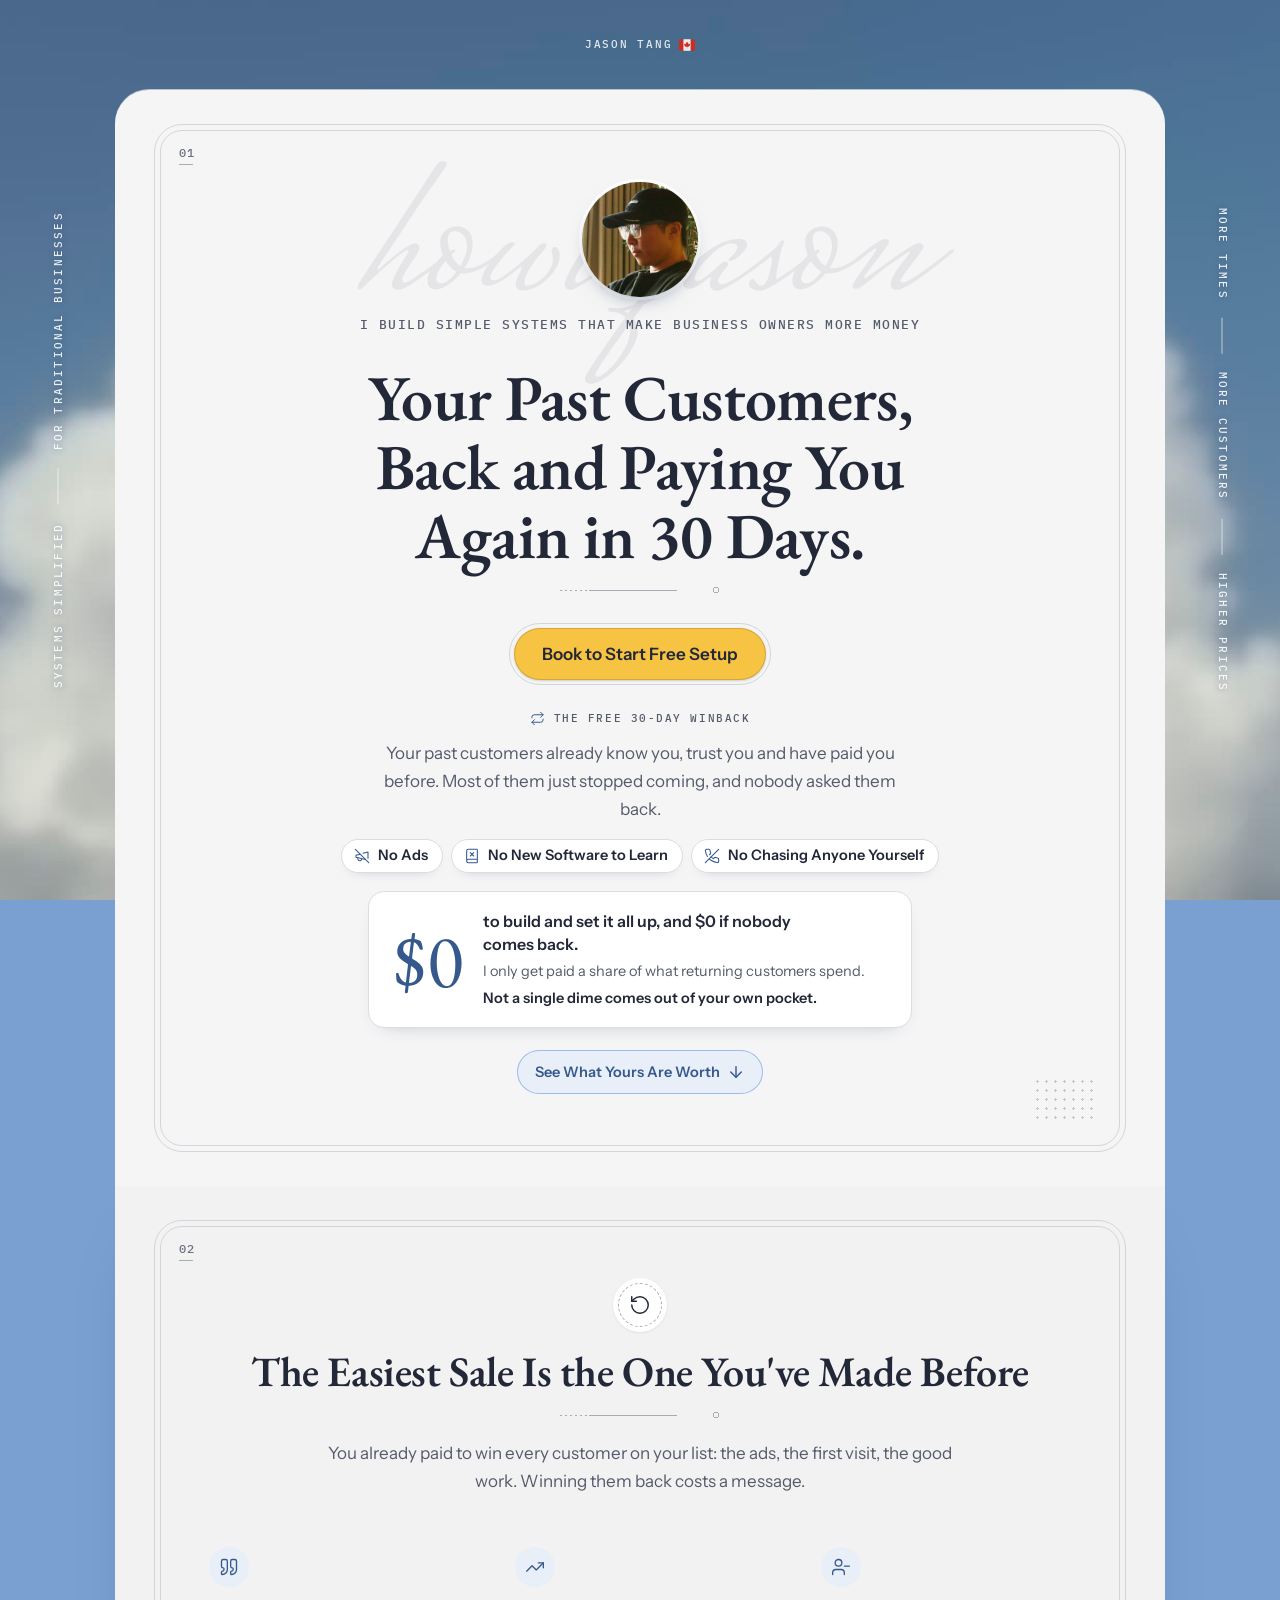
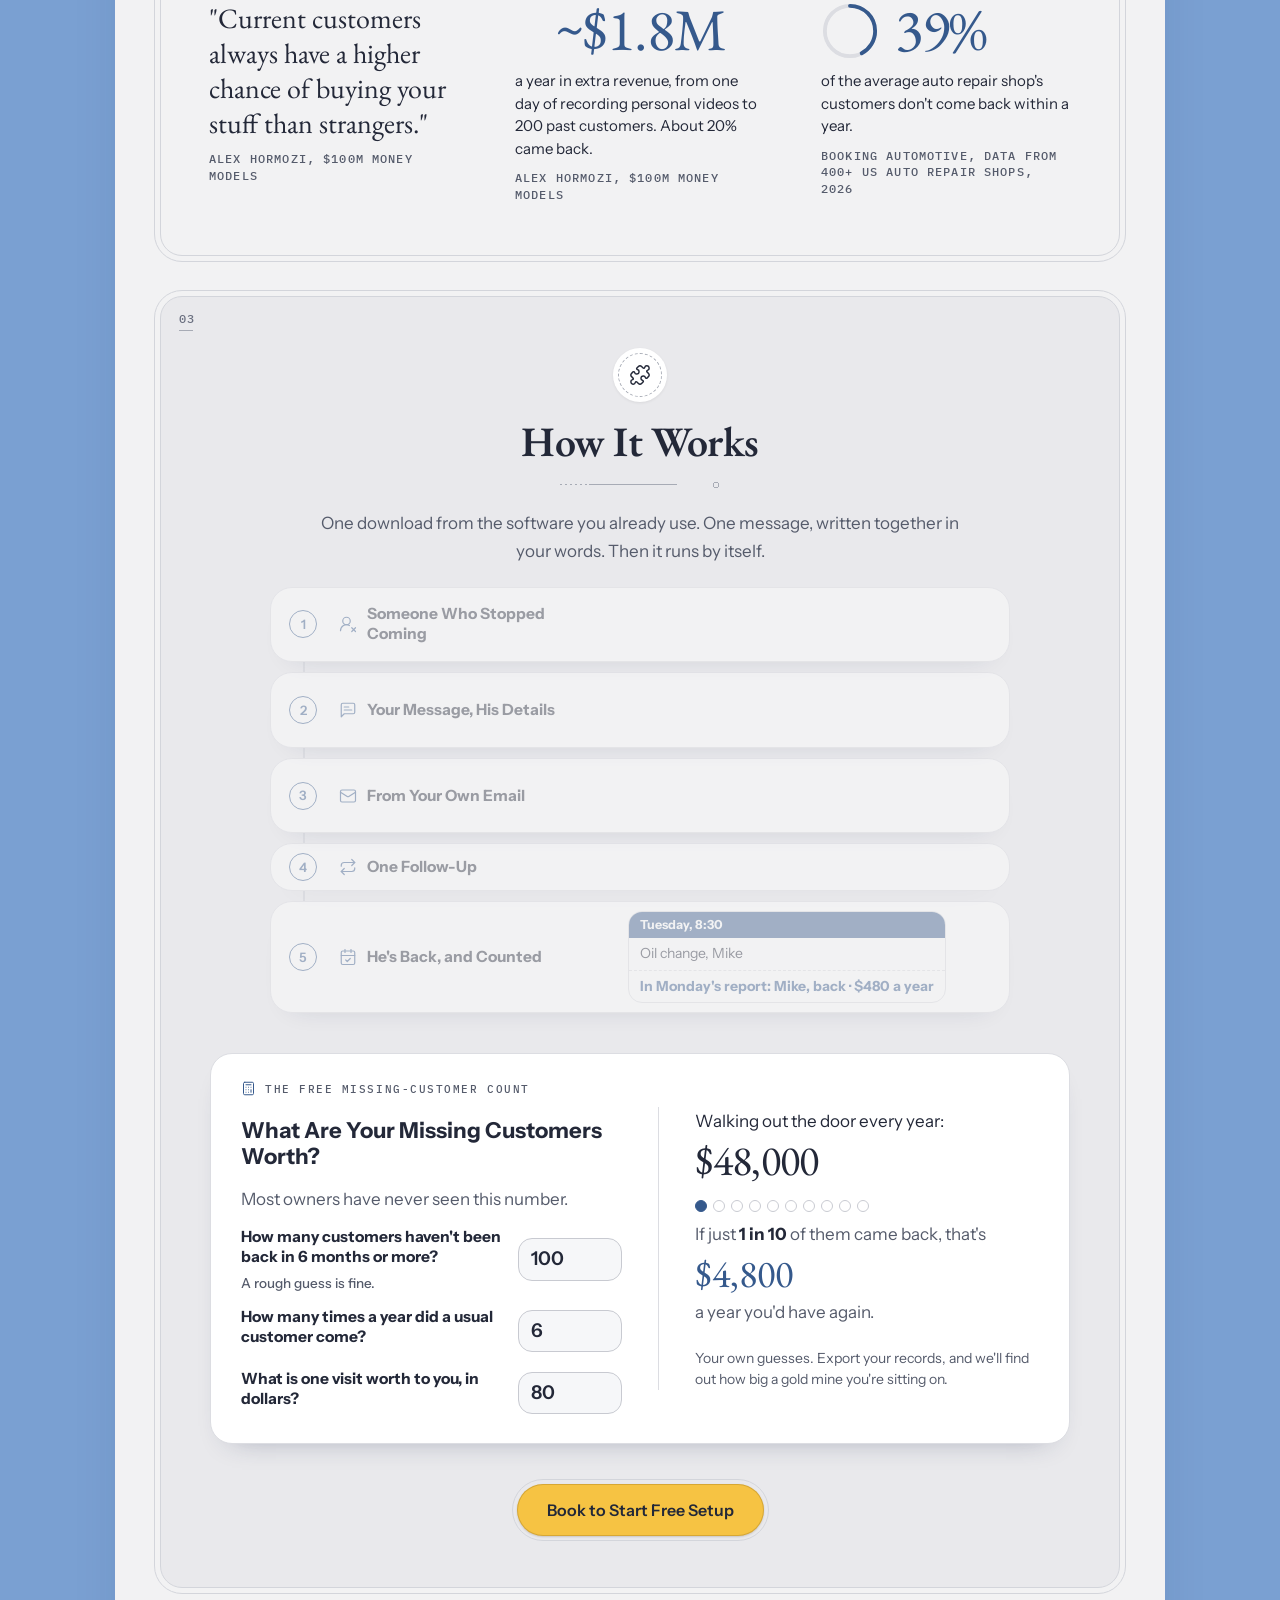
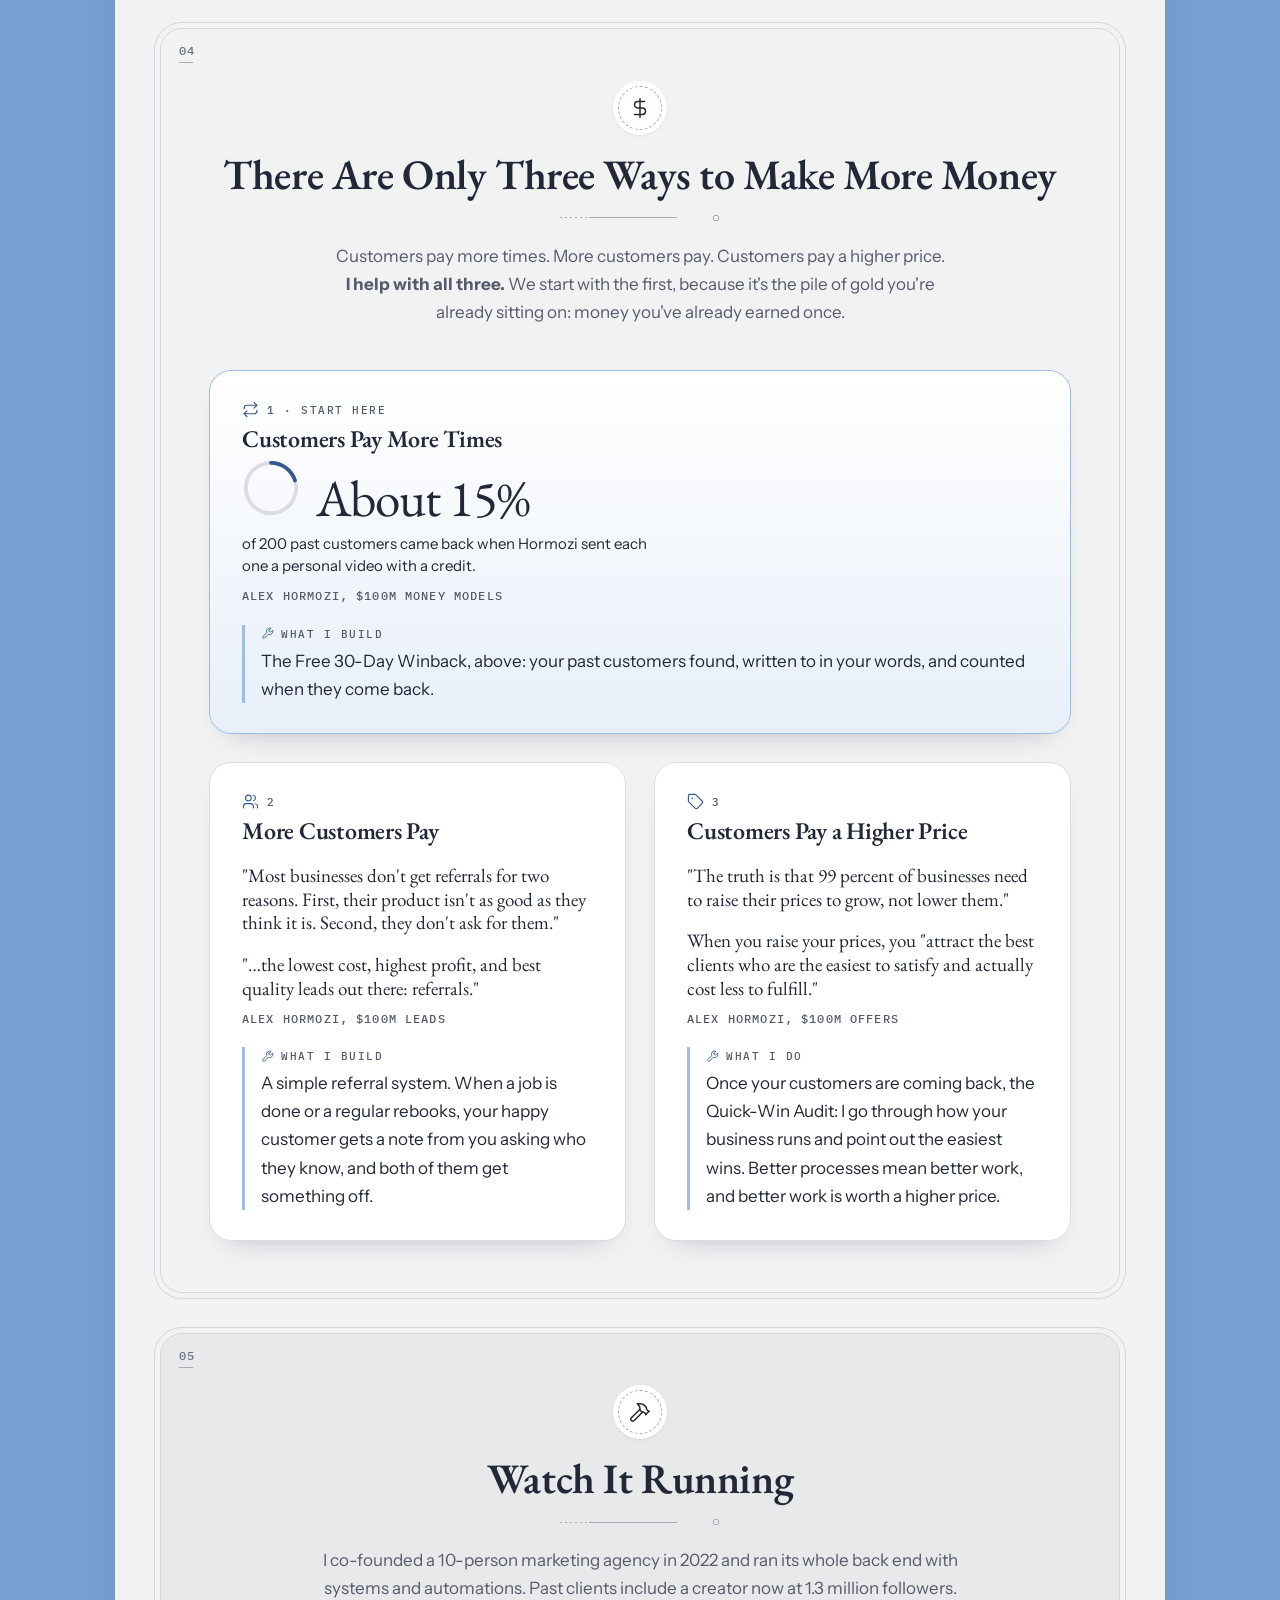
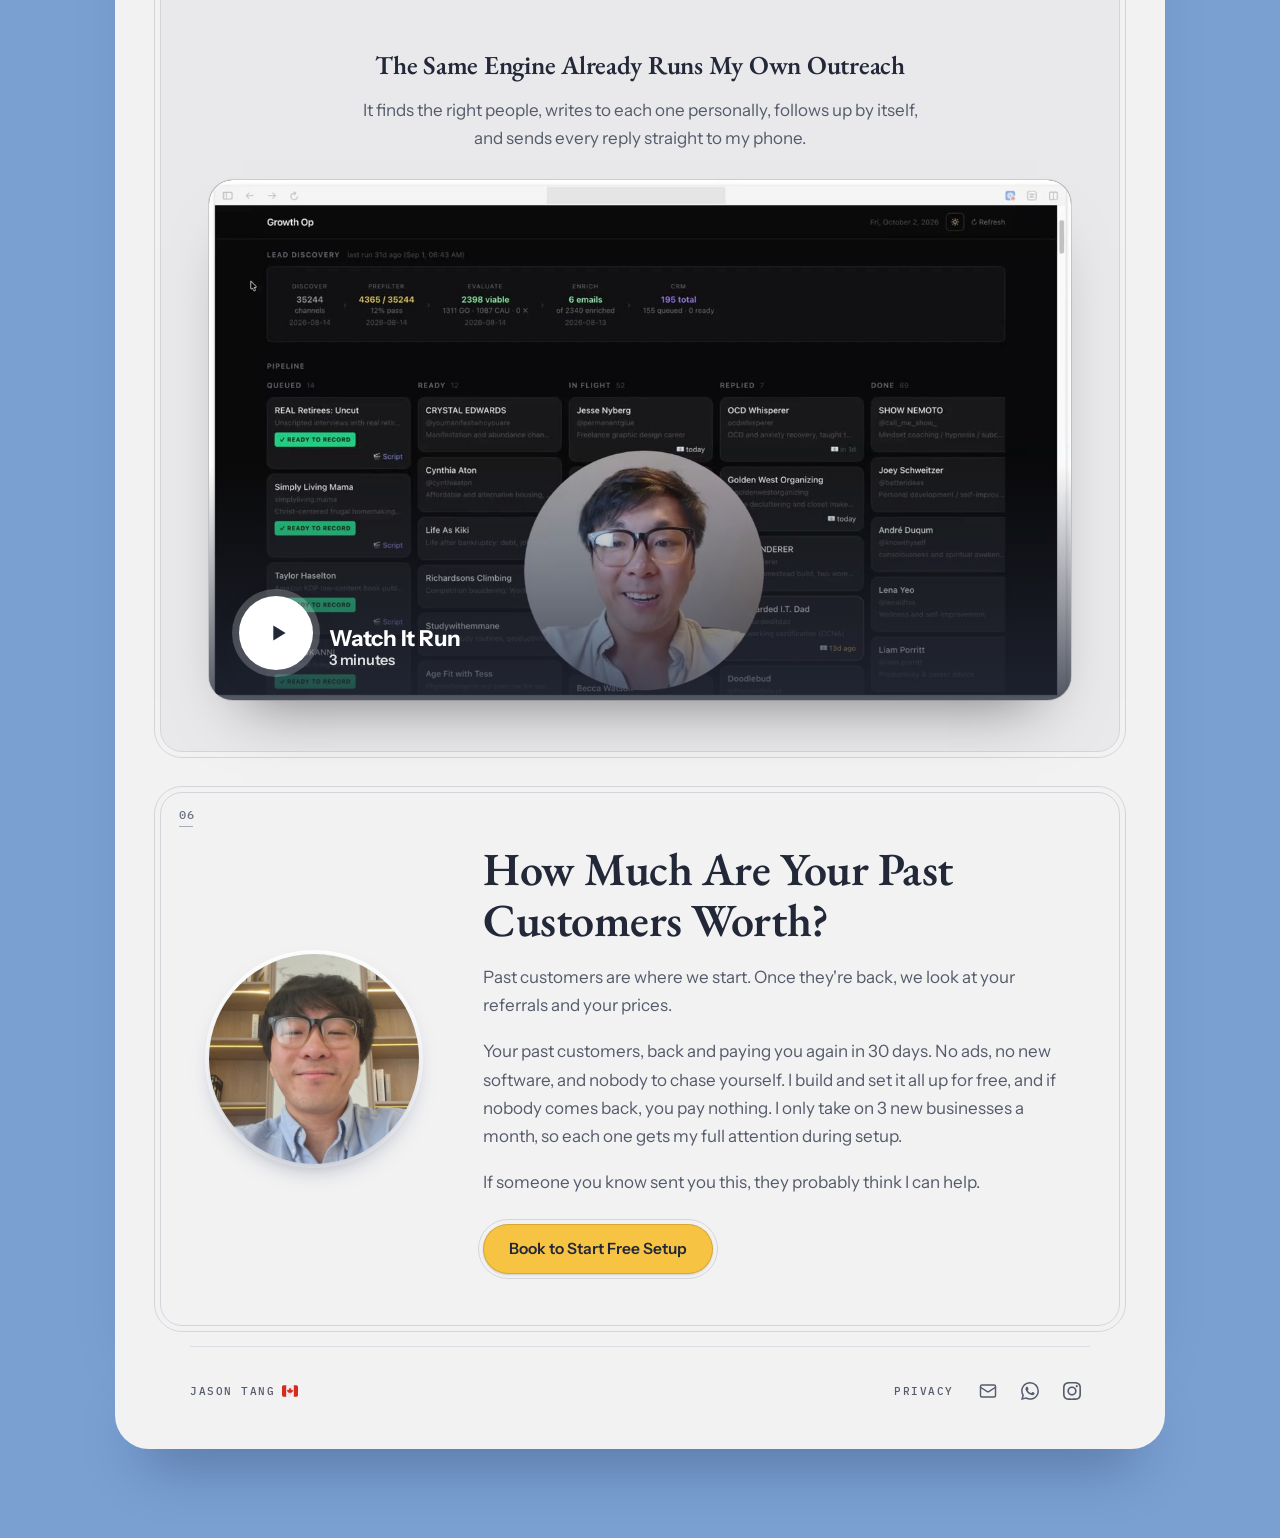
==== commit c29b4b53: "Car shops on the page (J's word, 17 Nov 2026): the five steps show a car shop, the offer is renamed " ====
--- a/index.html
+++ b/index.html
@@ -332,7 +332,7 @@
         <a class="btn go book" data-btn="call" href="book.html">Book to Start Free Setup</a>
       </div>
       <div class="intro">
-        <span class="offer-name">The Free 30-Day Comeback Season</span>
+        <span class="offer-name">The Free 30-Day Winback</span>
         <p>Your past customers already know you, trust you and have paid you before. Most of them just stopped coming, and nobody asked them back.</p>
         <p class="not-a8" style="margin-top:12px"><strong>No ads, no new software to learn, and no chasing anyone yourself.</strong></p>
         <div class="offer-opts">
@@ -370,9 +370,9 @@
           <p class="src">Alex Hormozi, <i>$100M Money Models</i></p>
         </div>
         <div>
-          <p class="figure">59%</p>
-          <p class="figure-note">of home service owners say referrals and repeat work are their top source of new business.</p>
-          <p class="src">Jobber, a survey of 1,050 US home service owners</p>
+          <p class="figure">42%</p>
+          <p class="figure-note">of the average auto repair shop's customers don't come back within a year.</p>
+          <p class="src">Booking Automotive, data from 400+ US auto repair shops, 2026</p>
         </div>
       </div>
     </div>
@@ -381,31 +381,31 @@
     <div class="wrap">
       <div class="head"><span class="disc plain" aria-hidden="true"><svg class="i" viewBox="0 0 24 24" fill="none" stroke="currentColor" stroke-width="2" stroke-linecap="round" stroke-linejoin="round"><path d="M15.39 4.39a1 1 0 0 0 1.68-.474 2.5 2.5 0 1 1 3.014 3.015 1 1 0 0 0-.474 1.68l1.683 1.682a2.414 2.414 0 0 1 0 3.414L19.61 15.39a1 1 0 0 1-1.68-.474 2.5 2.5 0 1 0-3.014 3.015 1 1 0 0 1 .474 1.68l-1.683 1.682a2.414 2.414 0 0 1-3.414 0L8.61 19.61a1 1 0 0 0-1.68.474 2.5 2.5 0 1 1-3.014-3.015 1 1 0 0 0 .474-1.68l-1.683-1.682a2.414 2.414 0 0 1 0-3.414L4.39 8.61a1 1 0 0 1 1.68.474 2.5 2.5 0 1 0 3.014-3.015 1 1 0 0 1-.474-1.68l1.683-1.682a2.414 2.414 0 0 1 3.414 0z"/></svg></span><h2 id="how-h">How It Works</h2></div>
       <p class="lede">One download from the software you already use. One message, written together in your words. Then it runs by itself.</p>
-      <div class="flow" role="img" aria-label="One past customer, step by step: she is found among the customers who stopped coming, your message goes to her with her details filled in, it comes from your own email, one follow-up goes a week later and stops if she books, and she books, then shows up in your Monday report with what she is worth a year.">
+      <div class="flow" role="img" aria-label="One past customer, step by step: he is found among the customers who stopped coming, your message goes to him with his details filled in, it comes from your own email, one follow-up goes a week later and stops if he books, and he books, then shows up in your Monday report with what he is worth a year.">
         <div class="flow-step">
           <span class="flow-num">1</span>
           <p class="flow-name">Someone Who Stopped Coming</p>
-          <p class="flow-say bubble"><small>Anna · every 6 weeks</small>Gone 7 months. Used to spend $600 a year.</p>
+          <p class="flow-say bubble"><small>Mike · every 4 months</small>Gone 9 months. Used to spend $480 a year.</p>
         </div>
         <div class="flow-step">
           <span class="flow-num">2</span>
-          <p class="flow-name">Your Message, Her Details</p>
-          <p class="flow-say bubble reply"><span>Hi Anna, </span><span>it's Mia. It's been a while! </span><span>Here's $20 toward a colour and treatment </span><span>if you book this month.</span></p>
+          <p class="flow-name">Your Message, His Details</p>
+          <p class="flow-say bubble reply"><span>Hi Mike, </span><span>it's Dave at the shop. It's been a while! </span><span>Here's $20 toward your next oil change </span><span>if you book this month.</span></p>
         </div>
         <div class="flow-step">
           <span class="flow-num">3</span>
           <p class="flow-name">From Your Own Email</p>
-          <p class="flow-say bubble"><small>From</small>mia@miasalon.com</p>
+          <p class="flow-say bubble"><small>From</small>dave@davesauto.com</p>
         </div>
         <div class="flow-step">
           <span class="flow-num">4</span>
           <p class="flow-name">One Follow-Up</p>
-          <div class="flow-say chips"><span class="chip">A week later</span><span class="chip">Stops if she books</span></div>
+          <div class="flow-say chips"><span class="chip">A week later</span><span class="chip">Stops if he books</span></div>
         </div>
         <div class="flow-step">
           <span class="flow-num">5</span>
-          <p class="flow-name">She's Back, and Counted</p>
-          <p class="flow-say slot"><b>Thursday, 10:00</b><span>Colour, Anna</span><span class="counted">In Monday's report: Anna, back · $600 a year</span></p>
+          <p class="flow-name">He's Back, and Counted</p>
+          <p class="flow-say slot"><b>Tuesday, 8:30</b><span>Oil change, Mike</span><span class="counted">In Monday's report: Mike, back · $480 a year</span></p>
         </div>
       </div>
       <div id="calc" class="calc" style="margin-top:64px">
@@ -441,7 +441,7 @@
           <p class="figure">About 20%</p>
           <p class="figure-note">of 200 past customers came back when Hormozi sent each one a personal video with a credit.</p>
           <p class="src">Alex Hormozi, <i>$100M Money Models</i></p>
-          <div class="build"><b>What I build</b><p>The Free 30-Day Comeback Season, above: your past customers found, written to in your words, and counted when they come back.</p></div>
+          <div class="build"><b>What I build</b><p>The Free 30-Day Winback, above: your past customers found, written to in your words, and counted when they come back.</p></div>
         </article>
         <article class="way3">
           <p class="k">2</p>
--- a/css/look.css
+++ b/css/look.css
@@ -116,7 +116,7 @@
   --i-circle-dollar-sign: url("data:image/svg+xml,%3Csvg xmlns=%22http://www.w3.org/2000/svg%22 viewBox=%220 0 24 24%22 fill=%22none%22 stroke=%22black%22 stroke-width=%221.6%22 stroke-linecap=%22round%22 stroke-linejoin=%22round%22 %3E %3Ccircle cx=%2212%22 cy=%2212%22 r=%2210%22 /%3E %3Cpath d=%22M16 8h-6a2 2 0 1 0 0 4h4a2 2 0 1 1 0 4H8%22 /%3E %3Cpath d=%22M12 18V6%22 /%3E %3C/svg%3E");
   --i-file-chart-column: url("data:image/svg+xml,%3Csvg xmlns=%22http://www.w3.org/2000/svg%22 viewBox=%220 0 24 24%22 fill=%22none%22 stroke=%22black%22 stroke-width=%221.6%22 stroke-linecap=%22round%22 stroke-linejoin=%22round%22 %3E %3Cpath d=%22M15 2H6a2 2 0 0 0-2 2v16a2 2 0 0 0 2 2h12a2 2 0 0 0 2-2V7Z%22 /%3E %3Cpath d=%22M14 2v4a2 2 0 0 0 2 2h4%22 /%3E %3Cpath d=%22M8 18v-1%22 /%3E %3Cpath d=%22M12 18v-6%22 /%3E %3Cpath d=%22M16 18v-3%22 /%3E %3C/svg%3E");
   --i-hammer: url("data:image/svg+xml,%3Csvg xmlns=%22http://www.w3.org/2000/svg%22 viewBox=%220 0 24 24%22 fill=%22none%22 stroke=%22black%22 stroke-width=%221.6%22 stroke-linecap=%22round%22 stroke-linejoin=%22round%22 %3E %3Cpath d=%22m15 12-8.373 8.373a1 1 0 1 1-3-3L12 9%22 /%3E %3Cpath d=%22m18 15 4-4%22 /%3E %3Cpath d=%22m21.5 11.5-1.914-1.914A2 2 0 0 1 19 8.172V7l-2.26-2.26a6 6 0 0 0-4.202-1.756L9 2.96l.92.82A6.18 6.18 0 0 1 12 8.4V10l2 2h1.172a2 2 0 0 1 1.414.586L18.5 14.5%22 /%3E %3C/svg%3E");
-  --i-handshake: url("data:image/svg+xml,%3Csvg xmlns=%22http://www.w3.org/2000/svg%22 viewBox=%220 0 24 24%22 fill=%22none%22 stroke=%22black%22 stroke-width=%221.6%22 stroke-linecap=%22round%22 stroke-linejoin=%22round%22 %3E %3Cpath d=%22m11 17 2 2a1 1 0 1 0 3-3%22 /%3E %3Cpath d=%22m14 14 2.5 2.5a1 1 0 1 0 3-3l-3.88-3.88a3 3 0 0 0-4.24 0l-.88.88a1 1 0 1 1-3-3l2.81-2.81a5.79 5.79 0 0 1 7.06-.87l.47.28a2 2 0 0 0 1.42.25L21 4%22 /%3E %3Cpath d=%22m21 3 1 11h-2%22 /%3E %3Cpath d=%22M3 3 2 14l6.5 6.5a1 1 0 1 0 3-3%22 /%3E %3Cpath d=%22M3 4h8%22 /%3E %3C/svg%3E");
+  --i-user-minus: url("data:image/svg+xml,%3Csvg xmlns=%22http://www.w3.org/2000/svg%22 viewBox=%220 0 24 24%22 fill=%22none%22 stroke=%22black%22 stroke-width=%221.6%22 stroke-linecap=%22round%22 stroke-linejoin=%22round%22 %3E %3Cpath d=%22M16 21v-2a4 4 0 0 0-4-4H6a4 4 0 0 0-4 4v2%22 /%3E %3Ccircle cx=%229%22 cy=%227%22 r=%224%22 /%3E %3Cline x1=%2222%22 x2=%2216%22 y1=%2211%22 y2=%2211%22 /%3E %3C/svg%3E");
   --i-list-ordered: url("data:image/svg+xml,%3Csvg xmlns=%22http://www.w3.org/2000/svg%22 viewBox=%220 0 24 24%22 fill=%22none%22 stroke=%22black%22 stroke-width=%221.6%22 stroke-linecap=%22round%22 stroke-linejoin=%22round%22 %3E %3Cpath d=%22M10 12h11%22 /%3E %3Cpath d=%22M10 18h11%22 /%3E %3Cpath d=%22M10 6h11%22 /%3E %3Cpath d=%22M4 10h2%22 /%3E %3Cpath d=%22M4 6h1v4%22 /%3E %3Cpath d=%22M6 18H4c0-1 2-2 2-3s-1-1.5-2-1%22 /%3E %3C/svg%3E");
   --i-mail: url("data:image/svg+xml,%3Csvg xmlns=%22http://www.w3.org/2000/svg%22 viewBox=%220 0 24 24%22 fill=%22none%22 stroke=%22black%22 stroke-width=%221.6%22 stroke-linecap=%22round%22 stroke-linejoin=%22round%22 %3E %3Crect width=%2220%22 height=%2216%22 x=%222%22 y=%224%22 rx=%222%22 /%3E %3Cpath d=%22m22 7-8.97 5.7a1.94 1.94 0 0 1-2.06 0L2 7%22 /%3E %3C/svg%3E");
   --i-megaphone-off: url("data:image/svg+xml,%3Csvg xmlns=%22http://www.w3.org/2000/svg%22 viewBox=%220 0 24 24%22 fill=%22none%22 stroke=%22black%22 stroke-width=%221.6%22 stroke-linecap=%22round%22 stroke-linejoin=%22round%22 %3E %3Cpath d=%22M9.26 9.26 3 11v3l14.14 3.14%22 /%3E %3Cpath d=%22M21 15.34V6l-7.31 2.03%22 /%3E %3Cpath d=%22M11.6 16.8a3 3 0 1 1-5.8-1.6%22 /%3E %3Cline x1=%222%22 x2=%2222%22 y1=%222%22 y2=%2222%22 /%3E %3C/svg%3E");
@@ -202,7 +202,7 @@
   -webkit-mask: var(--i) center / contain no-repeat; mask: var(--i) center / contain no-repeat; pointer-events: none; }
 .stats > div:nth-child(1)::after { --i: var(--i-quote); }
 .stats > div:nth-child(2)::after { --i: var(--i-trending-up); }
-.stats > div:nth-child(3)::after { --i: var(--i-handshake); }
+.stats > div:nth-child(3)::after { --i: var(--i-user-minus); }
 .as-chips { position: absolute !important; width: 1px; height: 1px; overflow: hidden; clip-path: inset(50%); white-space: nowrap; }
 .nochips { display: flex; flex-wrap: wrap; justify-content: center; gap: 8px; margin-top: 16px; }   
 .nochip { display: inline-flex; align-items: center; gap: 8px; height: 34px; padding: 0 14px 0 12px; border-radius: 999px; background: #fff;
@@ -368,3 +368,17 @@
 footer .sign .who { display: inline-flex !important; flex-direction: row !important; align-items: center; gap: .6em; }
 footer .sign .flag { width: 16px; height: 16px; }
 @media (min-width: 52rem) { .flow-say { justify-self: center !important; } }
+@media (max-width: 51.99rem) {
+  .flow-step { text-align: center; }
+  .flow-say.chips { justify-content: center; }
+  .flow-say.bubble, .flow-say.slot { margin-inline: auto; width: fit-content; max-width: 100%; text-align: left; }
+  .talk .window.hello { justify-self: center; }
+  .talk .actions { display: flex; justify-content: center; }
+}
+@media (max-width: 640px) {
+  footer .wrap { flex-direction: column; align-items: center !important; gap: 16px; }
+}
+@media (max-width: 640px) { .hero .title { font-size: 11px; letter-spacing: .08em; } }
+.btn.go.book { animation: halo-btn 3.2s ease-out infinite; }
+@media (prefers-reduced-motion: reduce) { .btn.go.book { animation: none; } }
+@media (max-width: 640px) { footer .wrap { flex-direction: column-reverse; } }
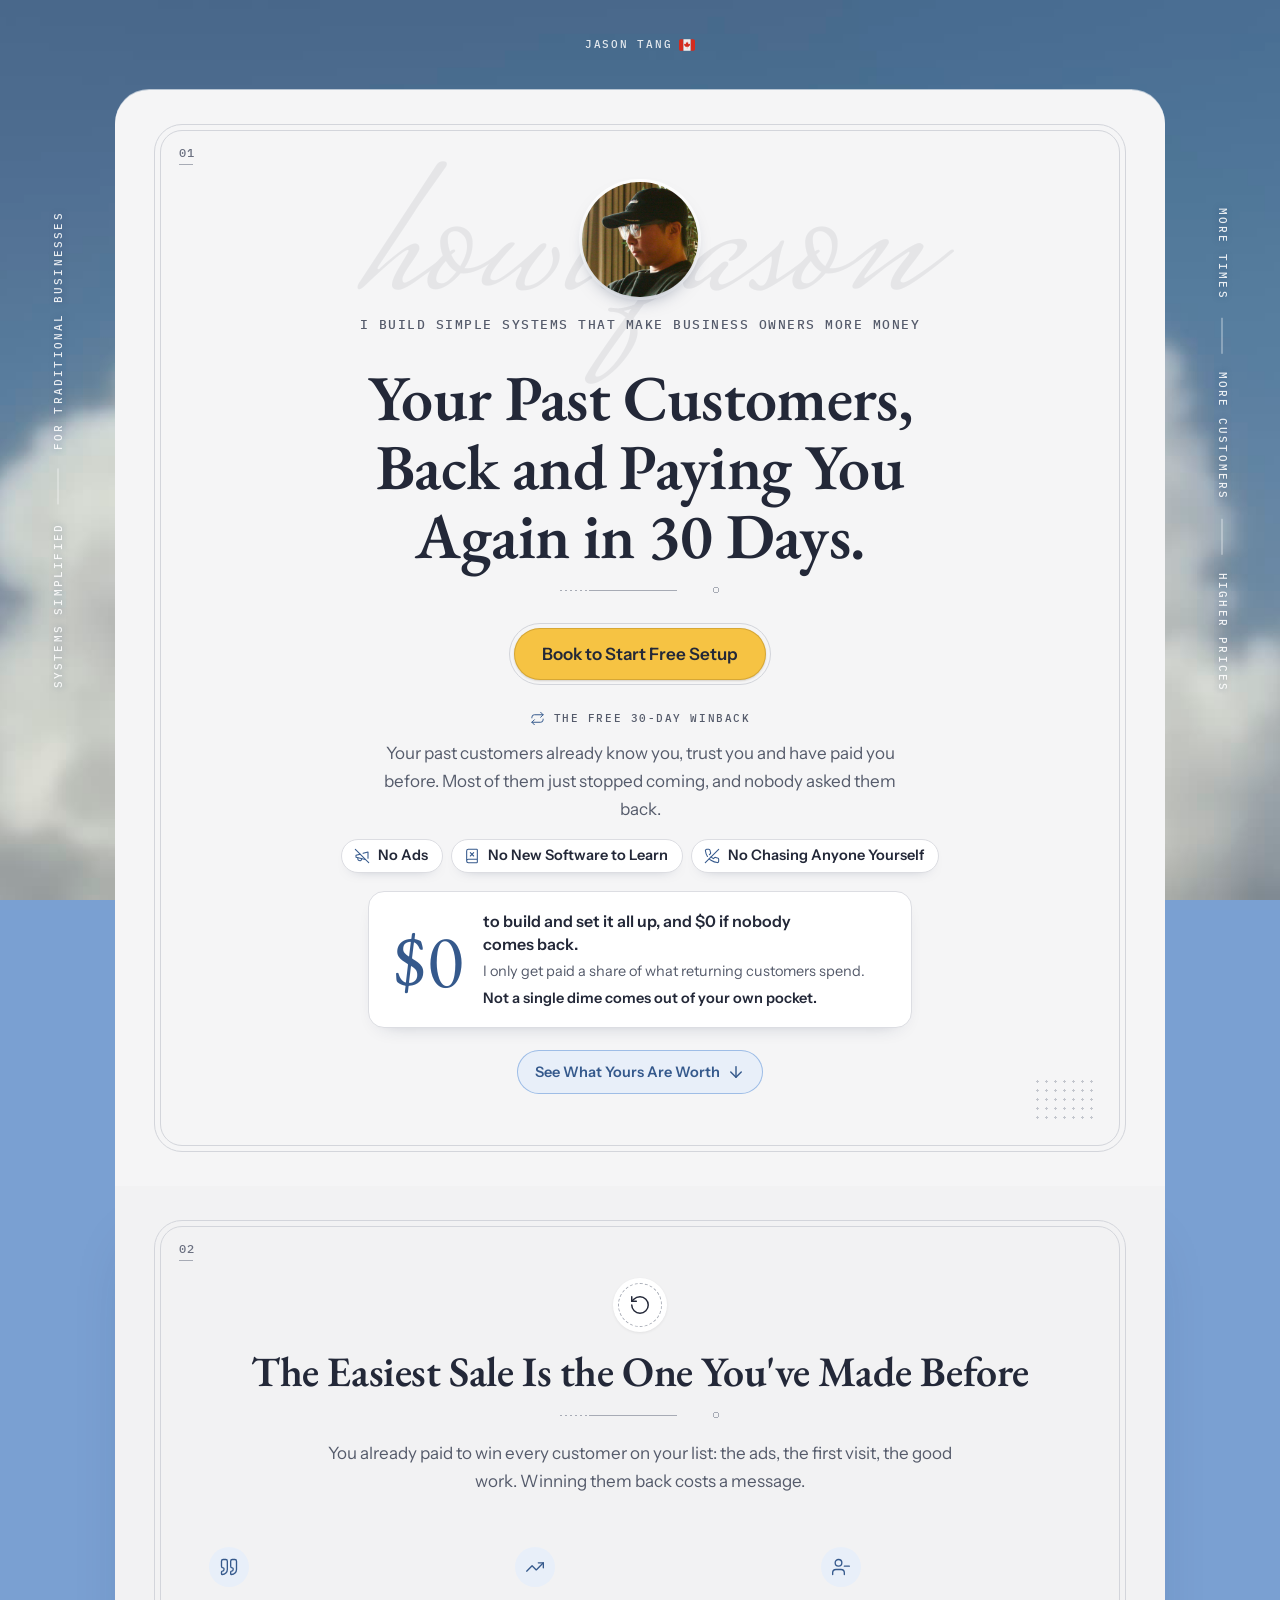
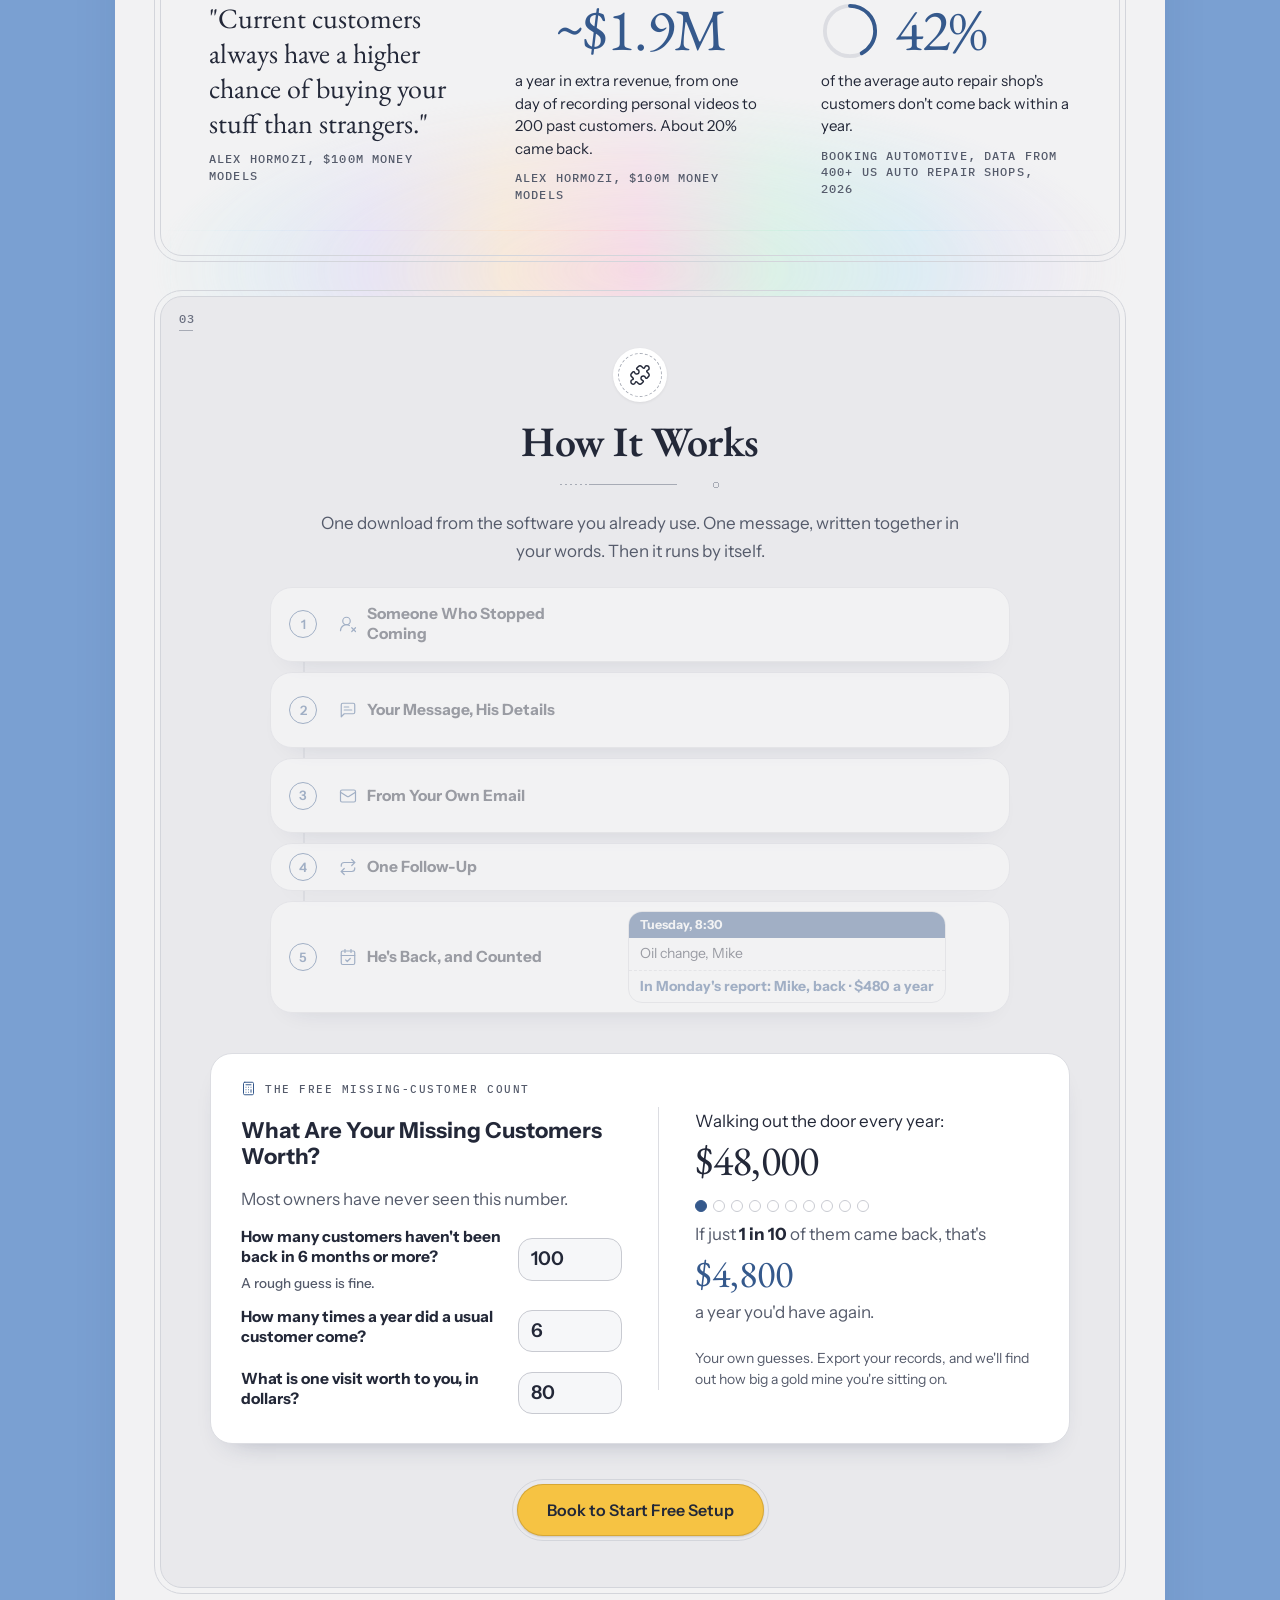
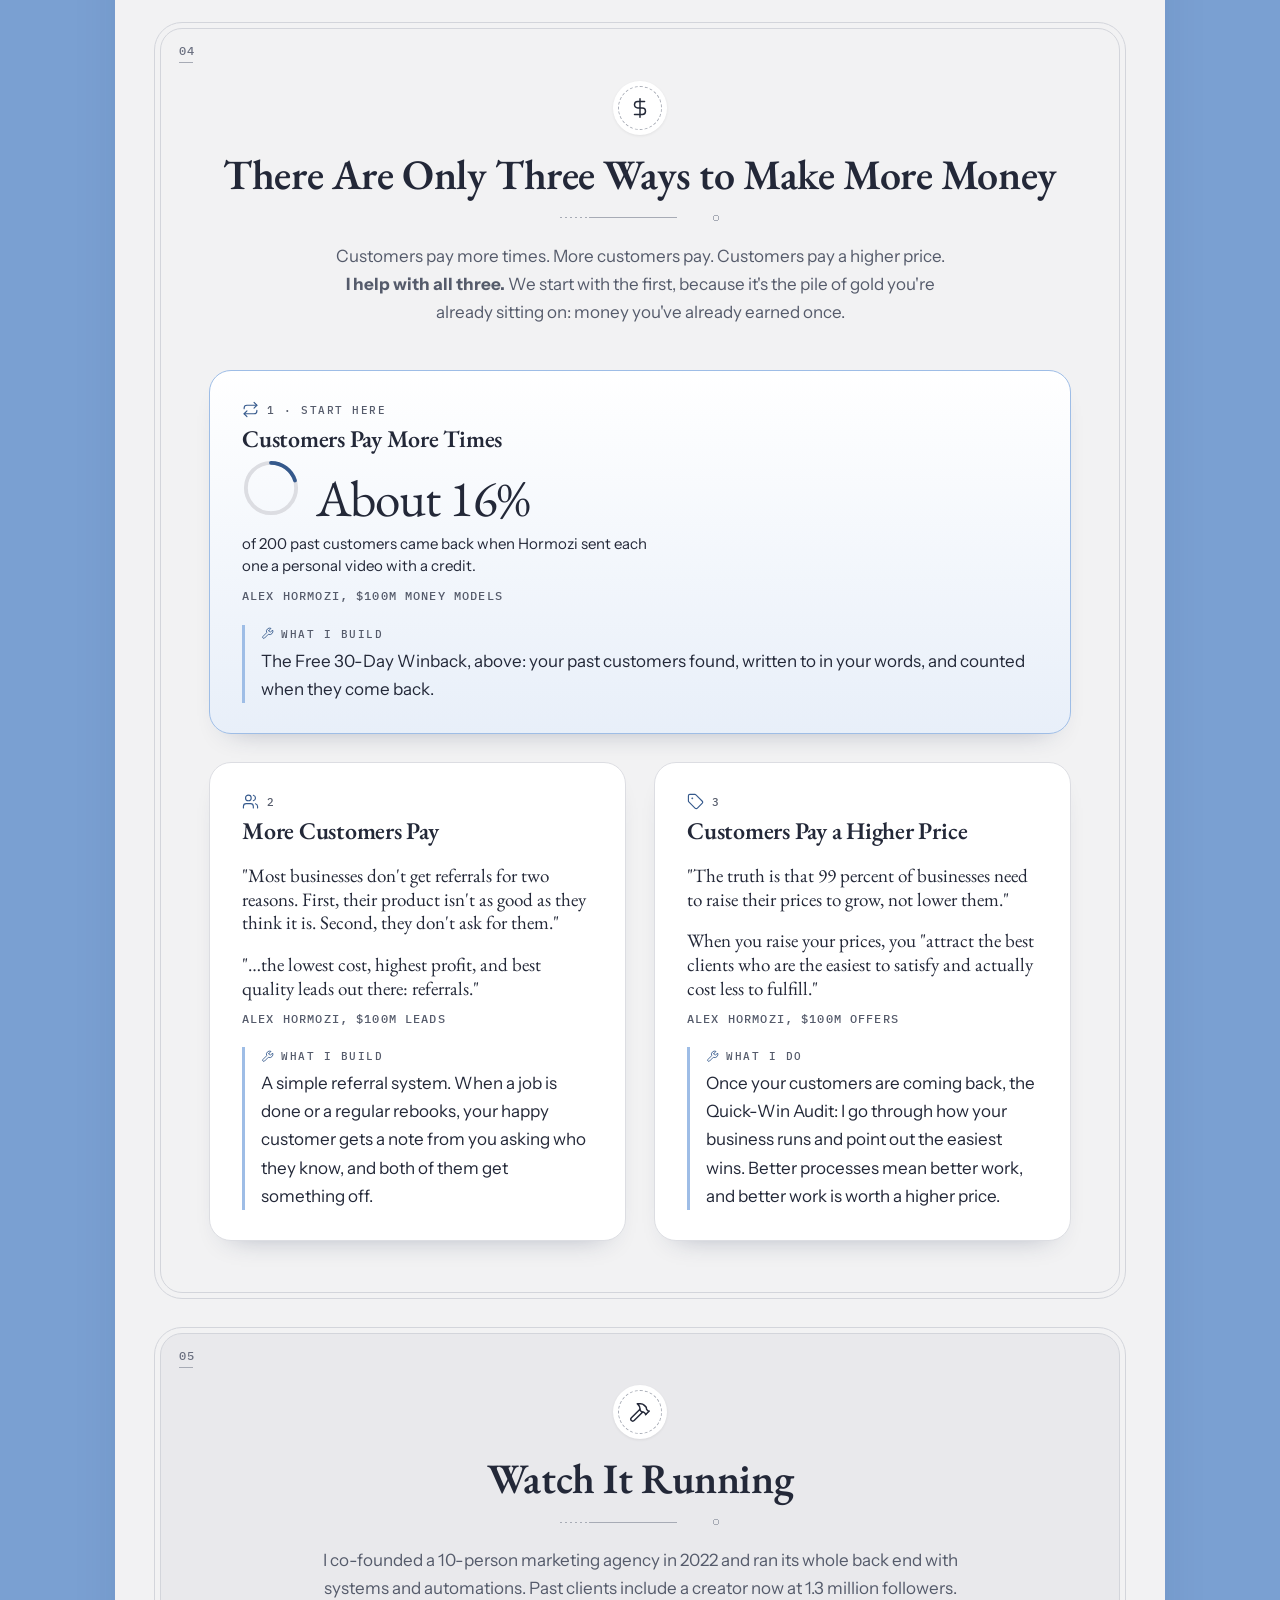
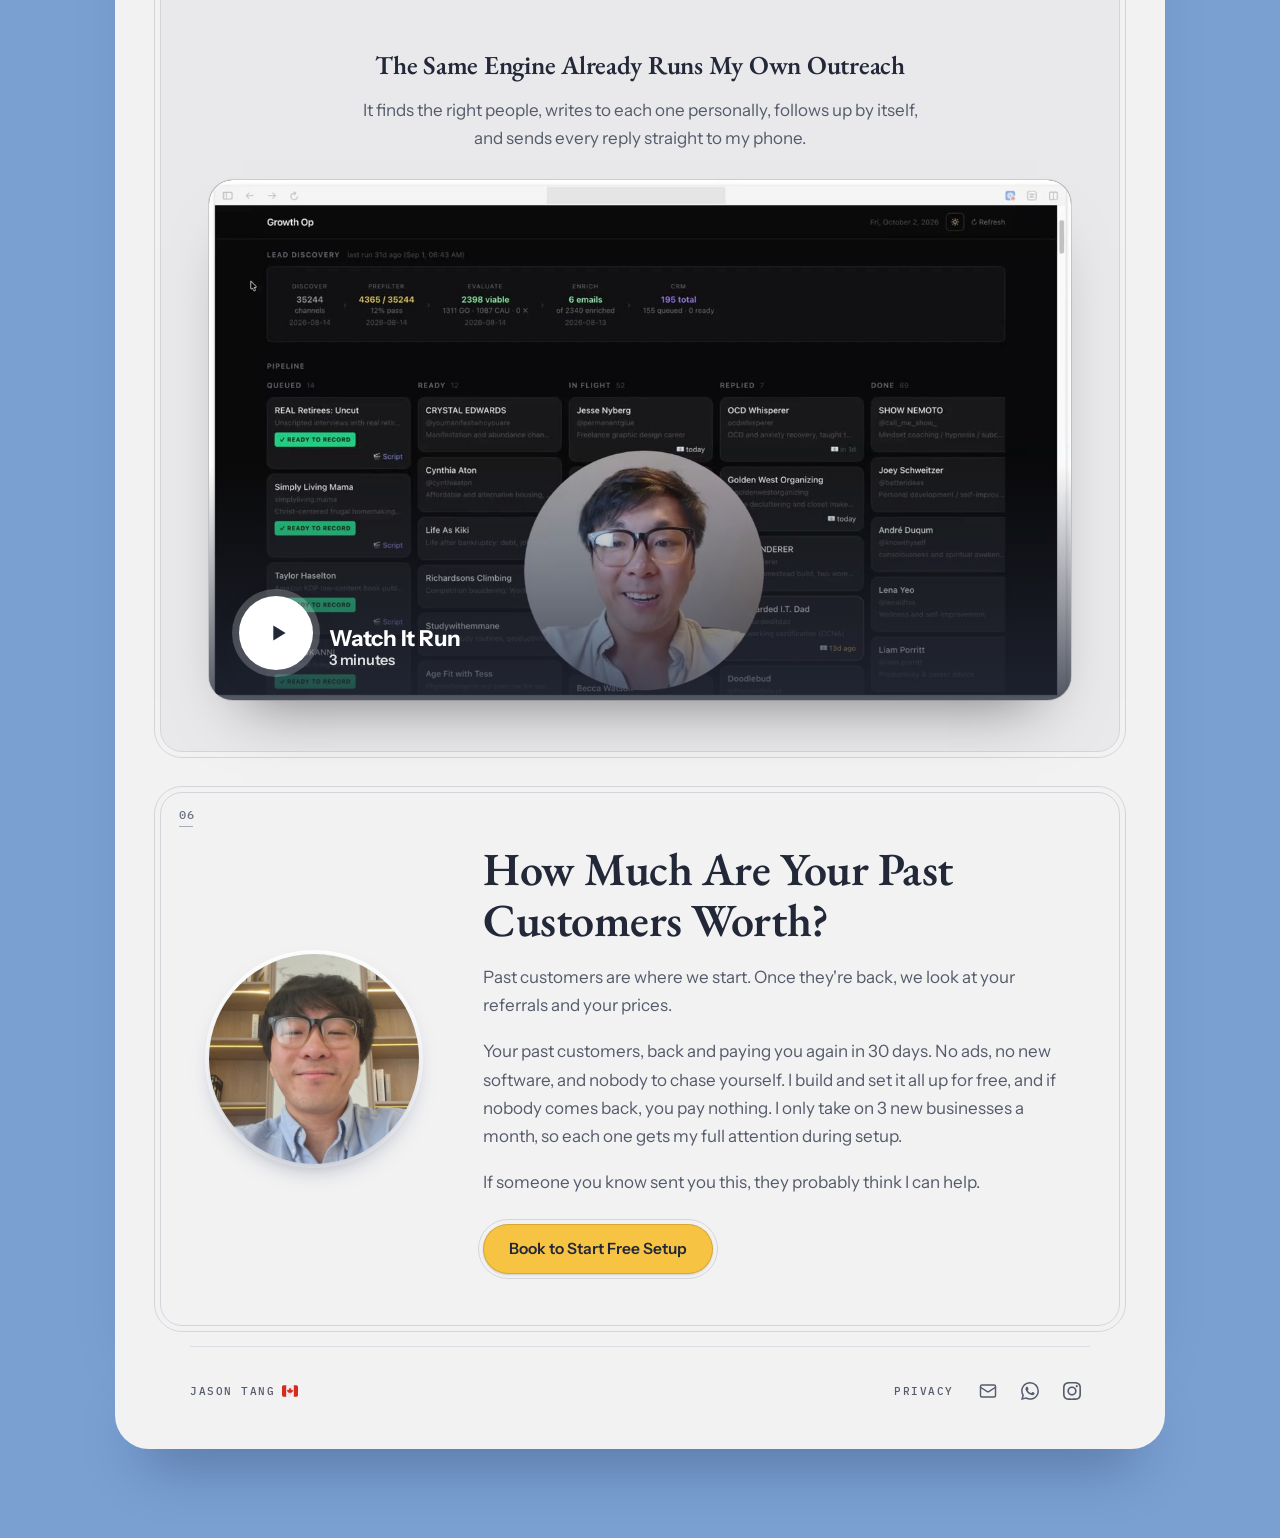
==== commit 6d62ee50: "The Ribbon: one soft band of five iridescent colours pinned to the window behind the page (J's word," ====
--- a/index.html
+++ b/index.html
@@ -355,6 +355,7 @@
   </div>
 </header>
 <main>
+  <div class="ribbon" aria-hidden="true"><i></i></div>
   <section class="first" aria-labelledby="why">
     <div class="wrap">
       <div class="head"><span class="disc plain" aria-hidden="true"><svg class="i" viewBox="0 0 24 24" fill="none" stroke="currentColor" stroke-width="2" stroke-linecap="round" stroke-linejoin="round"><path d="M3 12a9 9 0 1 0 9-9 9.75 9.75 0 0 0-6.74 2.74L3 8"/><path d="M3 3v5h5"/></svg></span><h2 id="why">The Easiest Sale Is the One You've Made Before</h2></div>
--- a/css/look.css
+++ b/css/look.css
@@ -382,3 +382,15 @@
 .btn.go.book { animation: halo-btn 3.2s ease-out infinite; }
 @media (prefers-reduced-motion: reduce) { .btn.go.book { animation: none; } }
 @media (max-width: 640px) { footer .wrap { flex-direction: column-reverse; } }
+/* the Ribbon (Sky kit, 18 Nov 2026): one soft band of five iridescent colours, pinned to the lower part of the window behind the sheet's words; the page scrolls over it */
+:root { --iri-rose: #F9C6DC; --iri-peach: #FCDDBD; --iri-mint: #BFEFD9; --iri-aqua: #B4E3F5; --iri-lilac: #D5CCF7; --iri-strength: .55; }
+:where(*):has(> .ribbon) { isolation: isolate; }
+.ribbon { position: absolute; inset: 0; z-index: -1; overflow: clip; pointer-events: none; border-radius: inherit; }
+.ribbon > i { display: block; position: sticky; top: 0; height: 100vh; overflow: clip; opacity: var(--iri-strength); }
+.ribbon > i::before { content: ""; position: absolute; left: -15%; right: -15%; top: 48%; height: 56%; will-change: transform;
+  background: linear-gradient(90deg, var(--iri-rose), var(--iri-mint), var(--iri-aqua), var(--iri-lilac), var(--iri-peach), var(--iri-rose), var(--iri-mint), var(--iri-aqua), var(--iri-lilac), var(--iri-peach), var(--iri-rose));
+  -webkit-mask: radial-gradient(ellipse 50% 50% at center, #000 0, rgba(0, 0, 0, .55) 45%, transparent 72%);
+  mask: radial-gradient(ellipse 50% 50% at center, #000 0, rgba(0, 0, 0, .55) 45%, transparent 72%);
+  animation: sky-ribbon 16s ease-in-out infinite alternate; }
+@keyframes sky-ribbon { from { transform: translateX(-7%) scaleY(.75); } to { transform: translateX(7%) scaleY(1.2); } }
+@media (prefers-reduced-motion: reduce) { .ribbon > i::before { animation: none; } }
